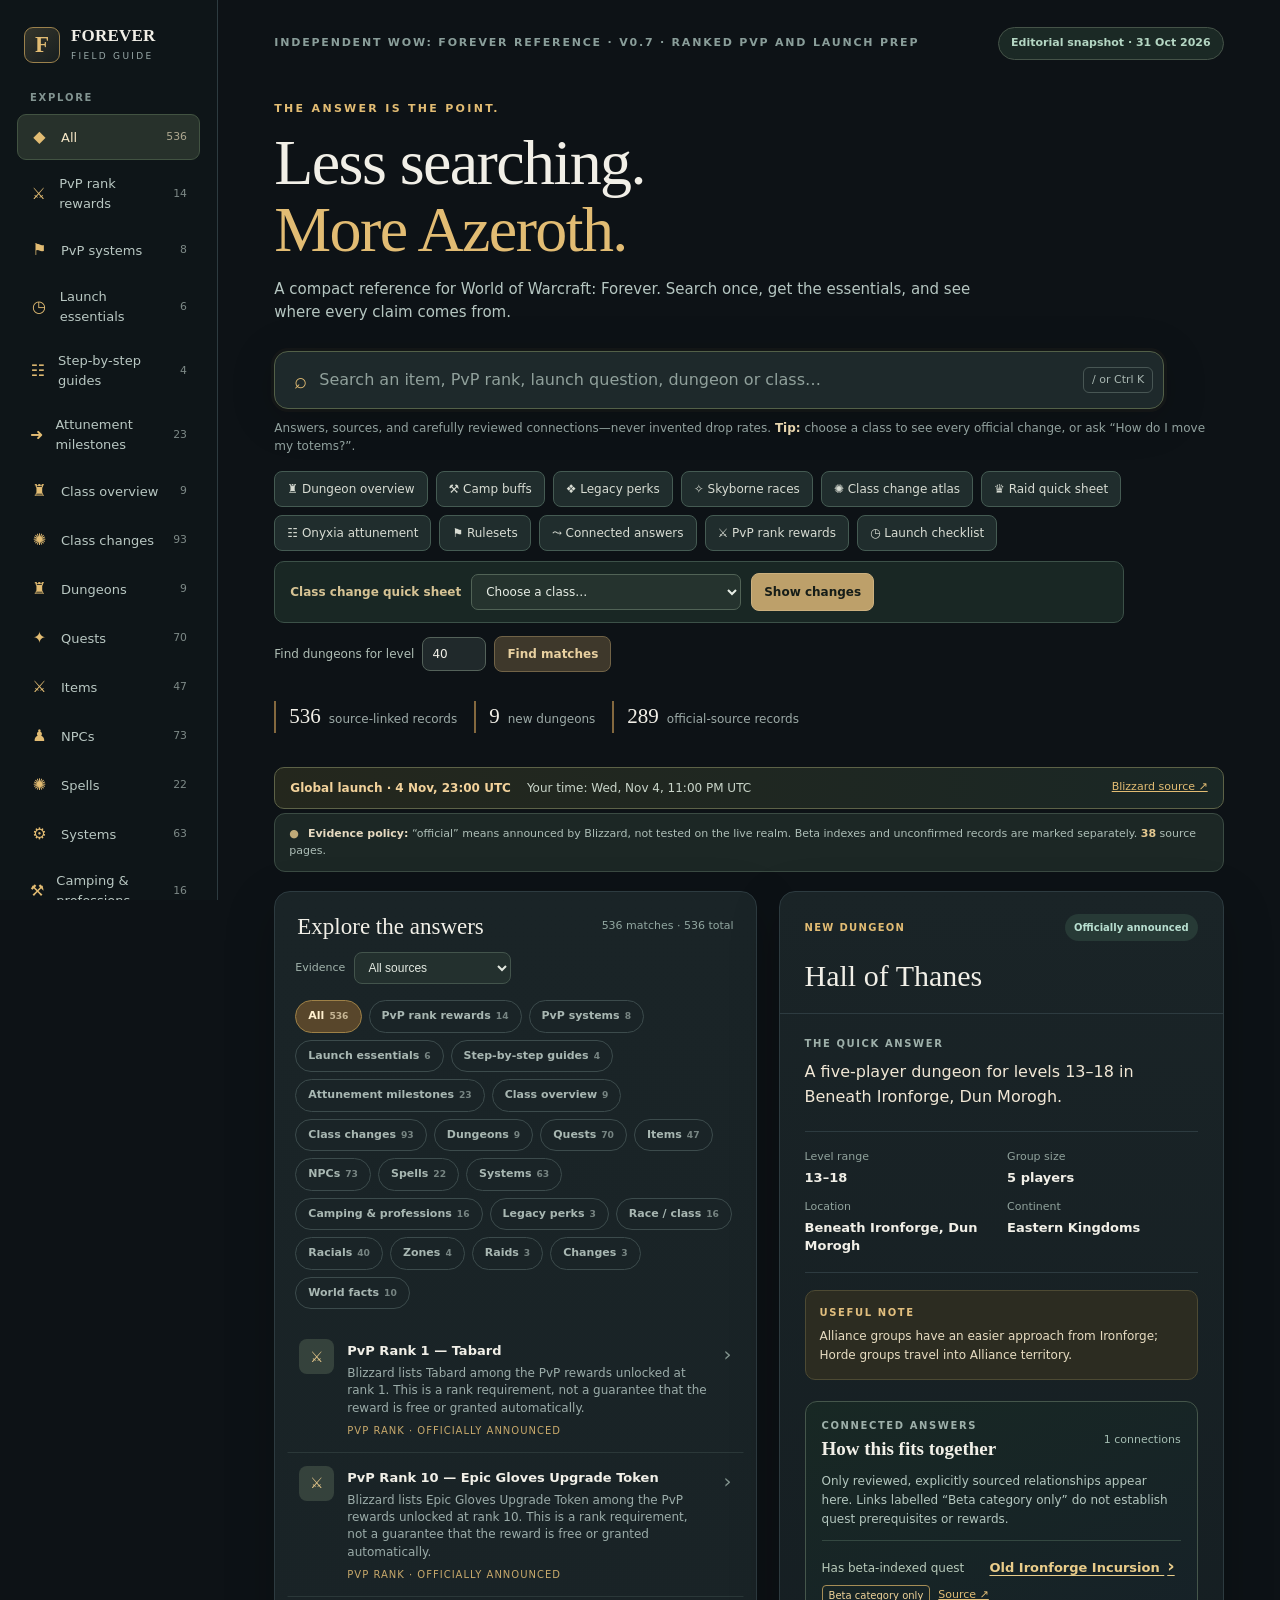
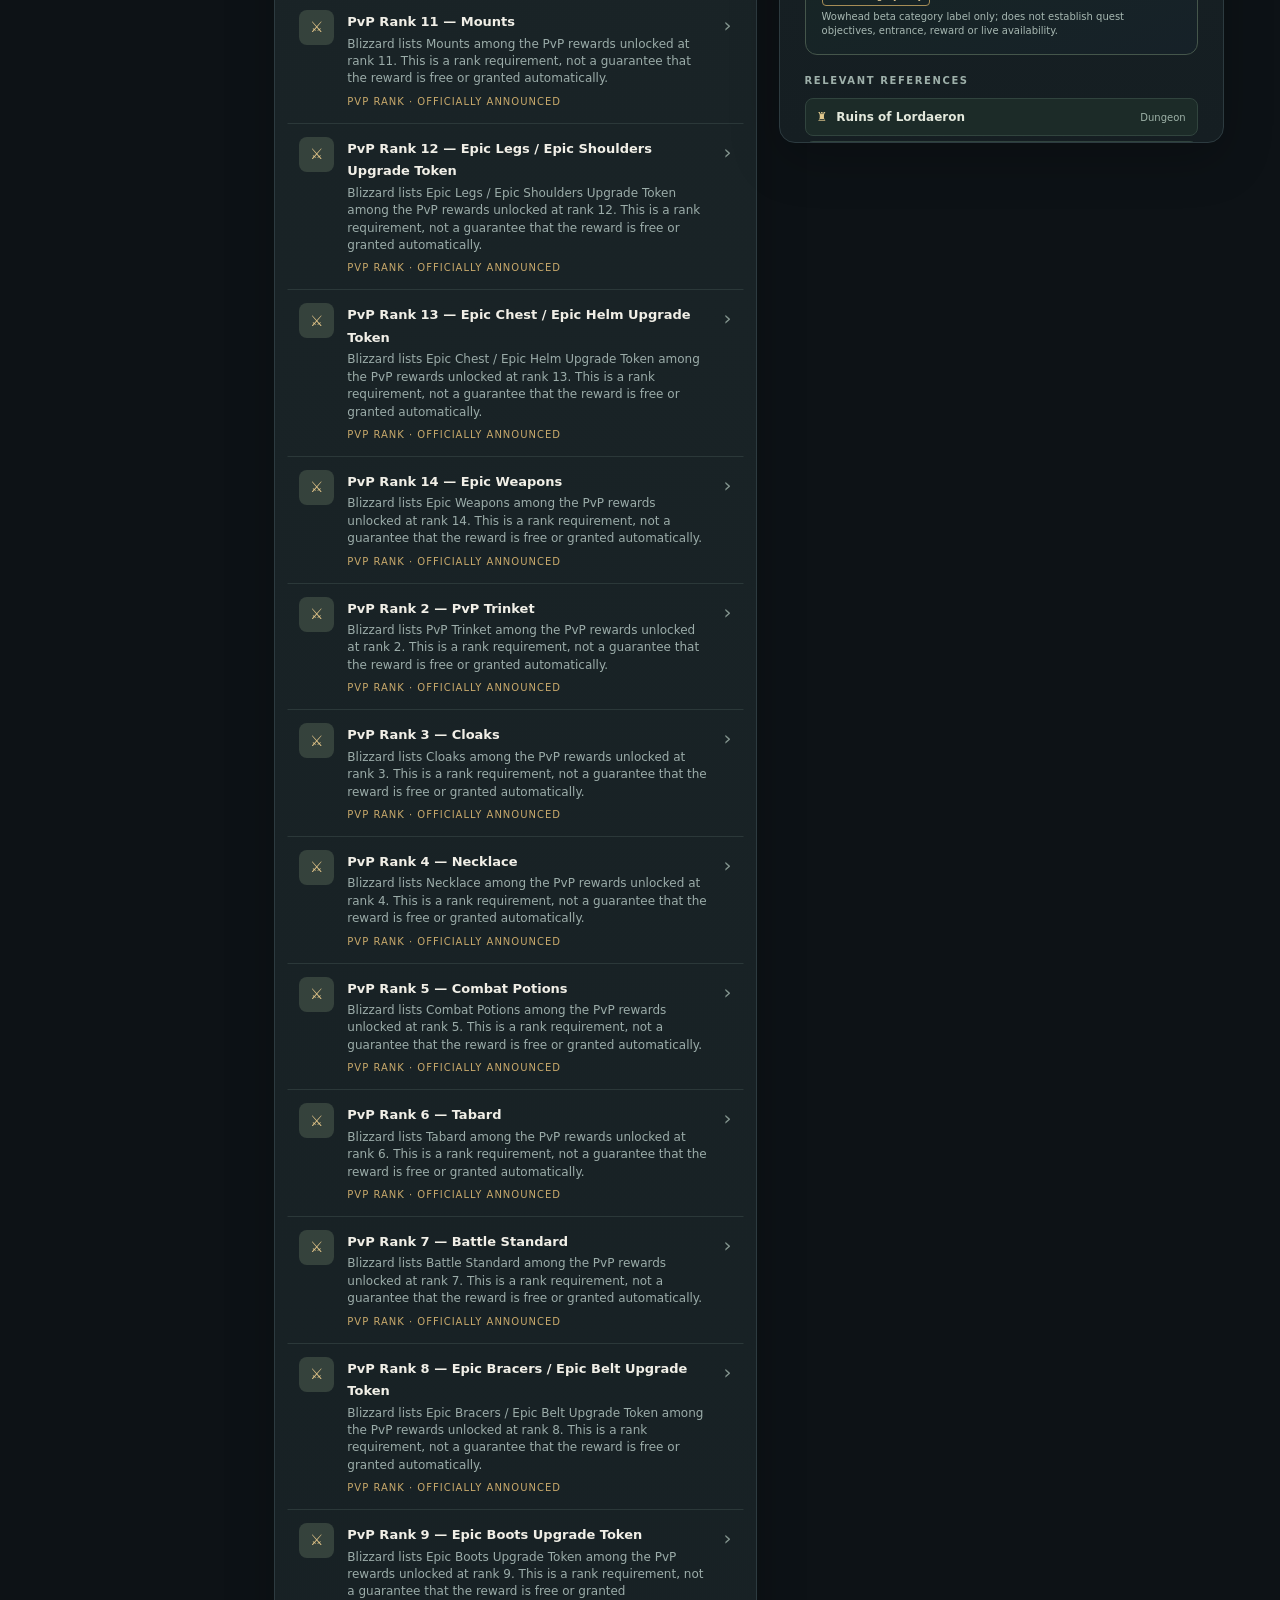
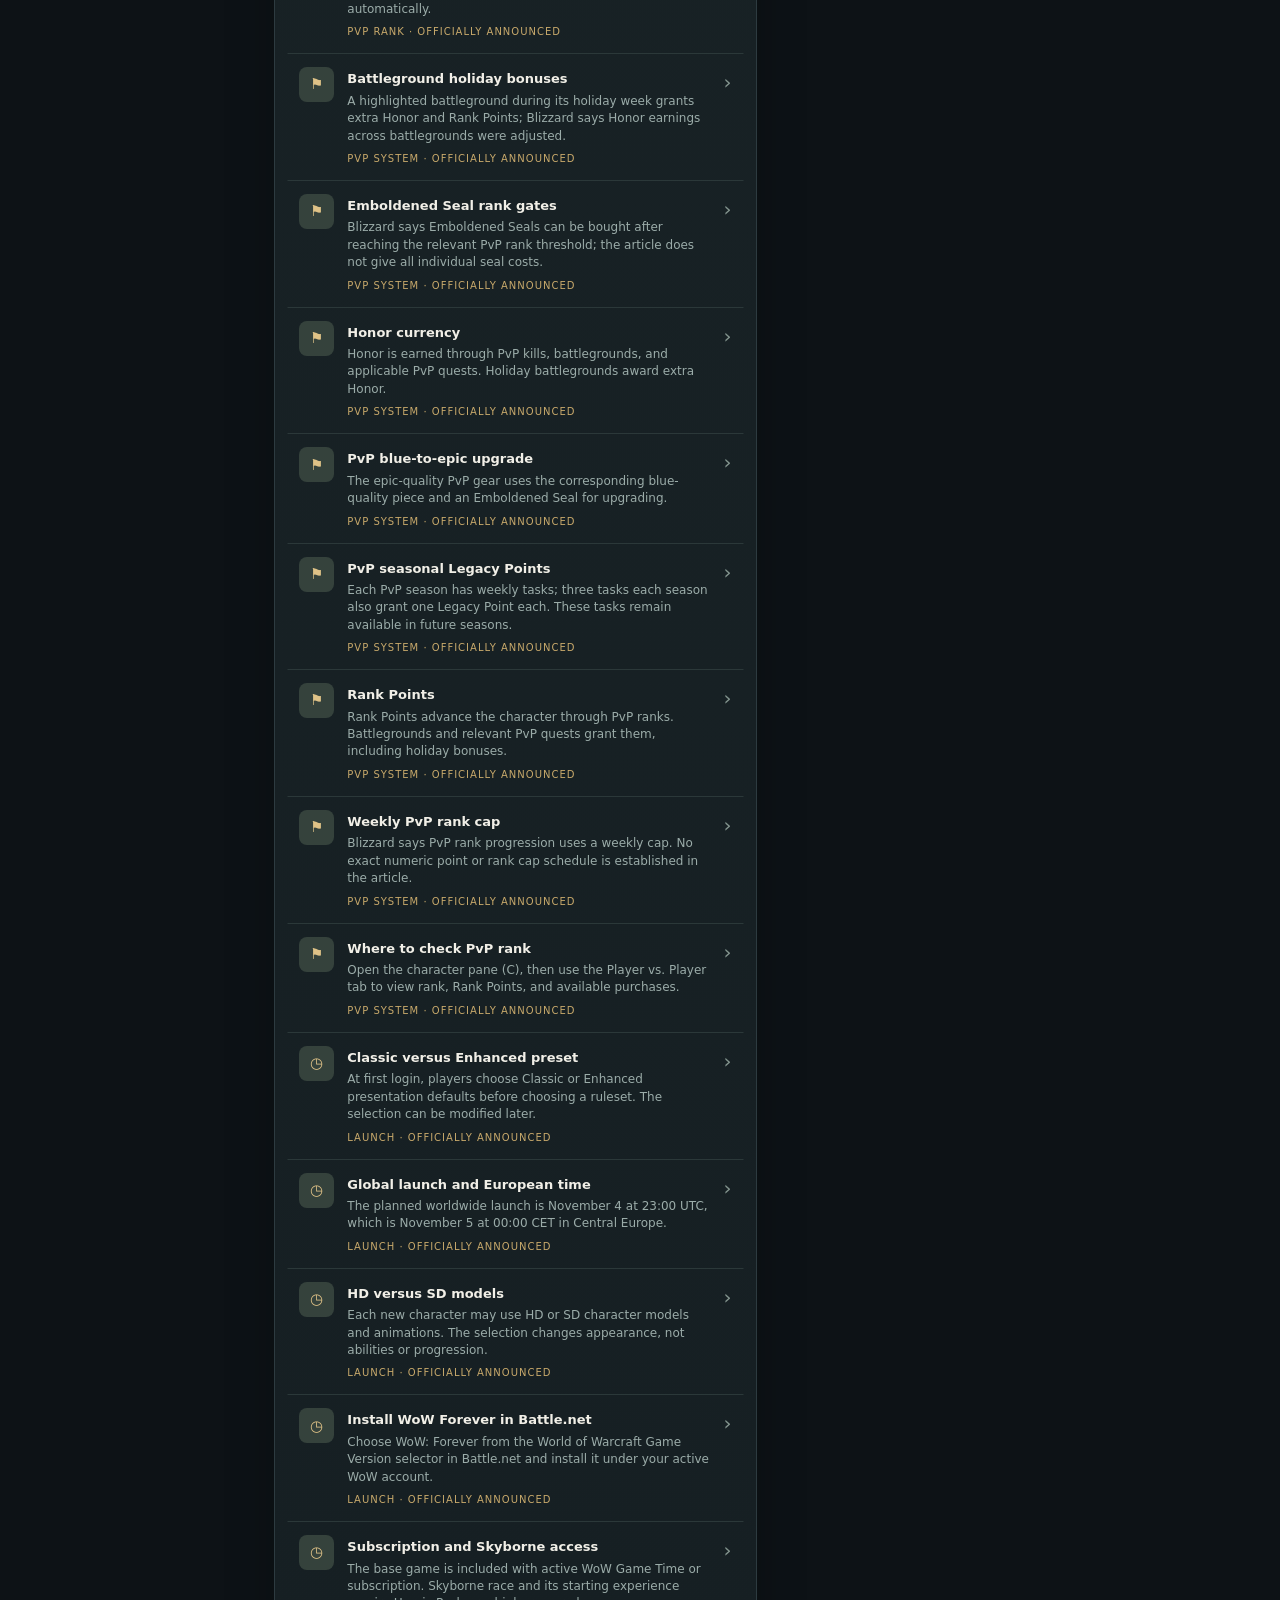
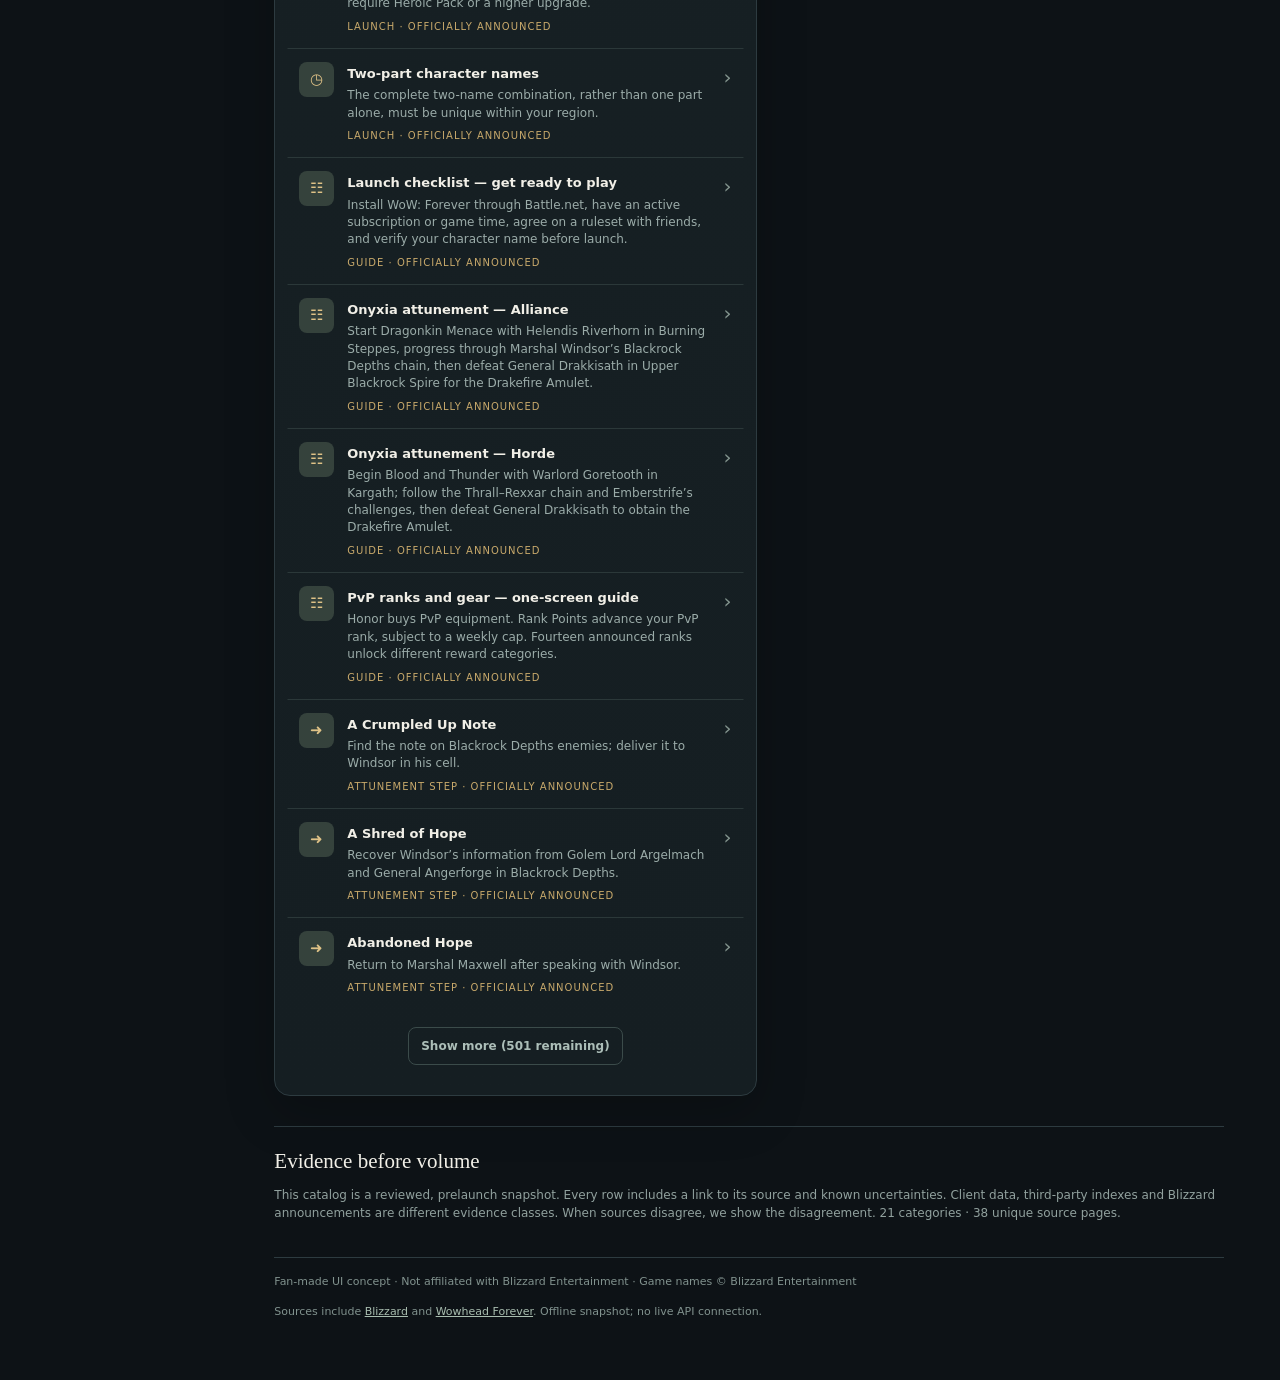
==== index.html @ b715f7c9 "Add files via upload" ====
<!doctype html>
<html lang="en">
<head>
<meta charset="utf-8">
<meta name="viewport" content="width=device-width, initial-scale=1">
<meta name="color-scheme" content="dark">
<title>Forever Field Guide V0.7 — PvP rank guide and launch preparation</title>
<meta name="description" content="Fast sourced World of Warcraft: Forever answers, dungeons, camping bonuses, Legacy perks, quests, items, spells and more.">
<style>
:root{--bg:#0d1216;--surface:#151c21;--panel:#192228;--border:#2d3b40;--muted:#99aaa9;--text:#f1efe7;--gold:#e2bc73;--gold2:#a57e40;--green:#96cdbb;--shadow:0 16px 50px rgba(0,0,0,.21)}
*{box-sizing:border-box}html{scroll-behavior:smooth}body{margin:0;background:radial-gradient(ellipse 850px 570px at 76% -13%,rgba(133,109,62,.16),transparent 75%),var(--bg);color:var(--text);font:15px/1.5 system-ui,-apple-system,Segoe UI,Roboto,Arial,sans-serif}button,input{font:inherit}button{cursor:pointer}a{color:var(--gold)}a:hover{color:#ffe3ad}button:focus-visible,a:focus-visible,input:focus-visible{outline:2px solid var(--gold);outline-offset:3px}::selection{background:#a67a32;color:#fff}
.app{min-height:100vh;display:grid;grid-template-columns:218px minmax(0,1fr)}
.sidebar{border-right:1px solid var(--border);padding:27px 17px;display:flex;flex-direction:column;gap:27px;position:sticky;top:0;height:100vh;background:#10171ab8}
.brand{display:flex;gap:11px;align-items:center;padding:0 7px}.brand-mark{width:36px;height:36px;display:grid;place-items:center;border:1px solid #9b814c;border-radius:9px;color:var(--gold);font:bold 23px Georgia,serif;background:linear-gradient(140deg,#34352b,#171e20)}.brand-title{font-family:Georgia,serif;font-size:17px;font-weight:bold;line-height:1.05;letter-spacing:.2px}.brand-sub{font-size:9px;letter-spacing:2.3px;color:var(--muted);margin-top:5px;text-transform:uppercase}
.navtitle{text-transform:uppercase;letter-spacing:1.75px;color:#829491;font-size:10px;font-weight:800;padding:0 13px;margin-bottom:9px}.navgroup{display:grid;gap:3px}.navbutton{width:100%;display:flex;align-items:center;gap:12px;border:1px solid transparent;border-radius:9px;color:#b9c8c3;background:transparent;padding:10px 12px;text-align:left;font-size:13px}.navbutton:hover,.navbutton.active{background:#27312b;color:#f6e7c6;border-color:#425342}.navbutton .navicon{font-size:16px;color:var(--gold);width:19px;text-align:center}.navbutton small{margin-left:auto;opacity:.65}.side-bottom{margin-top:auto;padding:13px;background:#1c2528;border:1px solid var(--border);border-radius:12px}.side-bottom strong{display:block;color:#d4e8df;font-size:12px;margin-bottom:5px}.side-bottom p{font-size:11px;line-height:1.55;color:var(--muted);margin:0}
.main{min-width:0;padding:27px clamp(20px,4.4vw,66px) 60px}.topline{display:flex;align-items:center;justify-content:space-between;gap:16px;flex-wrap:wrap;max-width:1240px;margin:0 auto 41px}.toptext{color:#8a9e9a;font-size:11px;letter-spacing:1.8px;text-transform:uppercase;font-weight:800}.small-pill{border:1px solid #455348;border-radius:100px;background:#1b2925;color:#b4d6c3;font-weight:650;font-size:11px;padding:7px 12px}
.content{max-width:1240px;margin:0 auto}.hero{position:relative;margin-bottom:27px}.eyebrow{color:var(--gold);font-size:11px;letter-spacing:2.3px;font-weight:800;text-transform:uppercase}.hero h1{font:normal clamp(36px,5vw,66px)/1.04 Georgia,Times,serif;letter-spacing:-1.6px;max-width:900px;margin:13px 0 15px}.hero h1 em{font-style:normal;color:var(--gold)}.lead{font-size:15px;color:#b6c7c2;max-width:700px;margin:0}
.searchbox{display:flex;align-items:center;gap:12px;max-width:890px;background:#1e292b;border:1px solid #536048;border-radius:14px;padding:7px 10px 7px 19px;margin-top:28px;box-shadow:0 8px 45px #0003,0 0 0 3px #d9b36d0a}.searchbox:focus-within{border-color:var(--gold)}.search-icon{font-size:22px;color:var(--gold)}.searchbox input{flex:1;min-width:0;border:0;outline:0;background:none;color:var(--text);font-size:16px;padding:9px 0}.searchbox input::placeholder{color:#90a09b}.shortcut{border:1px solid #485654;color:#a8b6b1;border-radius:6px;padding:4px 8px;font-size:11px;white-space:nowrap}.helper{color:#91a19e;font-size:12px;margin-top:10px}.helper strong{color:#e7d4ad}
.stats{display:flex;flex-wrap:wrap;gap:17px;margin:29px 0 34px}.stat{border-left:2px solid #83683e;padding-left:13px}.stat strong{font-family:Georgia,serif;font-size:21px;font-weight:normal}.stat span{margin-left:8px;color:#9daba8;font-size:12px}
.content-grid{display:grid;grid-template-columns:minmax(0,1.04fr) minmax(360px,.96fr);gap:22px;align-items:start}.panel{background:linear-gradient(180deg,#1a2427,#151e22);border:1px solid var(--border);border-radius:16px;box-shadow:var(--shadow);overflow:hidden}.panel-head{display:flex;align-items:center;justify-content:space-between;gap:9px;padding:21px 22px 12px}.section-title{font:normal 23px/1.2 Georgia,serif;margin:0}.count{font-size:11px;color:#91a6a0}.chips{display:flex;flex-wrap:wrap;gap:7px;padding:2px 20px 16px}.chip{border:1px solid #3c4b4c;border-radius:100px;color:#a8b7b2;padding:7px 12px;background:#1a2427;font-size:11px;font-weight:680}.chip:hover{border-color:#c0a268;color:var(--text)}.chip.active{background:#58462b;border-color:#9e8147;color:#fff0ce}
.results{padding:0 12px 12px}.result{display:flex;align-items:flex-start;gap:13px;width:100%;border:1px solid transparent;background:transparent;text-align:left;border-radius:10px;padding:13px 11px;color:var(--text)}.result+.result{border-top:1px solid #2b3839;border-radius:0}.result:hover,.result.active{background:#2b3533;border-color:#4b5d50;border-radius:10px}.result-icon{width:35px;min-width:35px;height:35px;border-radius:8px;background:#35423c;color:#dfc287;display:grid;place-items:center;font-size:15px;font-family:Georgia,serif}.result-main{min-width:0;flex:1}.result-title{font-weight:730;font-size:13px}.result-desc{margin-top:3px;font-size:12px;color:#9baca9;line-height:1.45}.result-meta{font-size:10px;text-transform:uppercase;letter-spacing:1px;color:#c8a96b;margin-top:6px}.arrow{color:#84958f;font-size:20px}.empty{padding:24px;color:#a6b5b0;font-size:13px}
.detail{position:sticky;top:24px}.detail-top{padding:22px 25px 20px;border-bottom:1px solid var(--border)}.detail-kicker{display:flex;justify-content:space-between;gap:12px;align-items:center;text-transform:uppercase;letter-spacing:1.3px;font-size:10px;color:var(--gold);font-weight:800}.status{border-radius:100px;background:#273a36;color:#b8dfd0;padding:6px 9px;font-size:10px;text-transform:none;letter-spacing:0;font-weight:700;white-space:nowrap}.detail h2{font:normal 30px/1.13 Georgia,serif;margin:18px 0 0}.detail-content{padding:22px 25px 25px}.label{font-size:10px;letter-spacing:1.6px;text-transform:uppercase;color:#9eb0aa;font-weight:800}.answer{font-size:16px;line-height:1.6;margin:8px 0 21px;color:#f1e7d5}.factgrid{display:grid;grid-template-columns:1fr 1fr;gap:12px;border-top:1px solid var(--border);border-bottom:1px solid var(--border);padding:17px 0}.fact span{display:block;color:#90a29c;font-size:11px;margin-bottom:4px}.fact strong{font-size:13px;line-height:1.35;font-weight:650;display:block}.callout{margin-top:17px;border:1px solid #4d4a33;border-radius:10px;background:#2c2c21;padding:14px}.callout .label{color:#e2bf7e}.callout p{font-size:12px;line-height:1.6;margin:7px 0 0;color:#e7dcc1}.unknown{margin-top:22px}.unknown ul{margin:9px 0 0;padding-left:17px;color:#b2c0bc;font-size:12px;line-height:1.9}.unknown li::marker{color:#b48c4b}.sourcebox{margin-top:20px;background:#121c1f;border-radius:10px;border:1px solid #374743;padding:13px}.sourcebox p{font-size:11px;color:#a3b5ae;line-height:1.5;margin:7px 0}.sourcebox a{font-size:12px;font-weight:700;text-decoration:none}.sourcebox .fine{color:#80948b;font-size:10px}.detail-actions{display:flex;gap:9px;margin-top:17px;flex-wrap:wrap}.action{border:1px solid #6f6448;background:#3a3427;color:#eed6a6;border-radius:8px;padding:9px 12px;font-size:12px;font-weight:700}.action:hover{background:#54452d}.action.secondary{background:transparent;border-color:#3b4b4a;color:#acbeb8}
.templates{margin-top:30px;border-top:1px solid var(--border);padding-top:22px}.templates h3{font:normal 21px Georgia,serif;margin:0 0 12px}.template-list{display:flex;flex-wrap:wrap;gap:8px}.template-btn{border:1px solid #465653;color:#c9d6cc;background:#1b2427;padding:10px 12px;border-radius:9px;font-size:12px}.template-btn:hover{border-color:var(--gold);color:var(--gold)}.foot{color:#81928e;display:flex;justify-content:space-between;gap:13px;flex-wrap:wrap;font-size:11px;margin-top:35px;padding-top:16px;border-top:1px solid var(--border)}.foot a{color:#a8bdaf}.mobile-brand{display:none}
@media(max-width:1120px){.app{grid-template-columns:190px minmax(0,1fr)}.sidebar{padding:24px 10px}.main{padding:25px 25px 50px}.content-grid{grid-template-columns:minmax(0,1fr)}.detail{position:static}}
@media(max-width:700px){.app{display:block}.sidebar{display:none}.mobile-brand{display:flex;align-items:center;gap:9px;margin:0 0 20px}.topline{margin-bottom:28px}.toptext{display:none}.main{padding:20px 17px 42px}.hero h1{font-size:42px;letter-spacing:-1px}.searchbox{margin-top:22px}.stats{gap:13px 19px}.stat strong{font-size:18px}.stat span{font-size:11px}.panel-head{padding:18px 16px 10px}.chips{padding-left:14px;padding-right:14px}.detail-top,.detail-content{padding:19px}.factgrid{grid-template-columns:1fr 1fr}.shortcut{display:none}.small-pill{margin-left:auto}.topline{justify-content:flex-end}}
@media(prefers-reduced-motion:reduce){html{scroll-behavior:auto}}

/* V0.3 improvements: high-density, action-first controls */
.chip small{margin-left:5px;opacity:.66}
.quickrow{display:flex;flex-wrap:wrap;gap:8px;margin:16px 0 10px}
.quickrow button{border:1px solid #455b53;border-radius:8px;background:#202d2d;color:#d8dcd3;font-size:12px;padding:8px 12px}
.quickrow button:hover,.levelbar button:hover{border-color:var(--gold);color:#f5d395}
.levelbar{display:flex;gap:8px;align-items:center;flex-wrap:wrap;margin-top:12px;color:#aebdb4;font-size:12px}
.levelbar input{width:64px;background:#20292b;color:var(--text);border:1px solid #54625a;border-radius:8px;padding:7px 9px}
.levelbar button{border:1px solid #716347;background:#3e382b;border-radius:8px;color:#e8d0a0;font-weight:650;font-size:12px;padding:8px 12px}
.levelbar button.filter-clear{background:#1c2c28;color:#c7dccf;border-color:#3e574f}
.trust-note{border:1px solid #3b4b43;background:#1c2725;border-radius:11px;margin:-13px 0 19px;padding:11px 14px;font-size:11px;line-height:1.6;color:#adbeb7}
.trust-note>span:first-child{color:#c0aa78;margin-right:9px}
.trust-note strong{color:#e6d9c0}
.trust-note #sourceCount{font-weight:bold;color:#e5c990}
.toolstrip{display:flex;align-items:center;gap:9px;padding:0 20px 14px;color:#a2b4ac;font-size:11px}
.toolstrip select{border:1px solid #43544c;border-radius:8px;color:#e3e9e1;background:#23302e;padding:7px 9px;max-width:180px;font-size:12px}
.tiny-faction{display:inline-block;border:1px solid #49594f;border-radius:4px;padding:1px 5px;font-size:9px;margin-left:7px;color:#c1d9c9;vertical-align:1px}
.result-desc{display:block}.result-meta{display:block}
.matrix{margin:0 12px 17px;border:1px solid #3b4f4a;border-radius:11px;overflow:hidden;background:#172422}
.matrix[hidden]{display:none}
.matrix-head{display:flex;justify-content:space-between;gap:12px;align-items:center;padding:12px;font-size:12px;color:#e2d8c8}
.matrix-head span{color:#8fa69e;font-size:10px}
.table-scroll{overflow-x:auto}table{border-collapse:collapse;width:100%;font-size:11px}th,td{text-align:left;padding:9px 12px;border-top:1px solid #30423c;vertical-align:top}th{color:#9aada6;white-space:nowrap;text-transform:uppercase;letter-spacing:1px;font-size:9px}td{color:#c6d4cb}.table-link{border:0;background:none;color:#e2c281;text-align:left;font-size:11px;padding:0;font-weight:650}.table-link:hover{text-decoration:underline}.table-sub{font-size:10px;color:#829f95;margin-top:3px}.matrix .table-scroll{max-height:380px;overflow:auto}.matrix td:last-child{min-width:170px}
.related{margin-top:18px}.rel-list{display:grid;gap:5px;margin-top:10px}.related-link{border:1px solid #31443e;border-radius:8px;text-align:left;background:#1c2b28;color:#dfc78d;padding:9px 11px;font-size:12px;display:flex;gap:9px;align-items:center}.related-link strong{color:#e3e8dc;font-weight:650}.related-link span{margin-left:auto;color:#9db1a7;font-size:10px}.related-link:hover{border-color:#b8a477}
.unknown{border-top:1px solid #344640;padding-top:14px;margin-top:18px}.unknown summary{font-size:12px;color:#c0cfc4;cursor:pointer;font-weight:650}.unknown ul{margin-top:9px}
.status.beta{background:#483a28;color:#f1cf90}.showMore{display:flex;justify-content:center;padding:18px}
.callout.conflict{border-color:#a56d44;background:#302721}.callout.conflict .label{color:#ffcf93}.callout.conflict a{color:#f6d6a1}
.detail-content .fact strong{overflow-wrap:anywhere}
.sidebar{overflow-y:auto;scrollbar-width:thin}
@media(min-width:1200px){.detail{max-height:calc(100vh - 48px);overflow-y:auto;scrollbar-width:thin}}
@media(max-width:700px){.hero h1{font-size:37px}.trust-note{margin:-5px 0 17px}.levelbar{align-items:flex-start}.stat span{margin-left:5px}.matrix-head{flex-direction:column;align-items:flex-start}.quickrow button{font-size:11px}}
.classbar{display:flex;align-items:center;gap:10px;flex-wrap:wrap;margin:0 0 13px;padding:11px 15px;background:#192724;border:1px solid #3c5148;border-radius:10px;max-width:850px}
.classbar label{font-weight:700;font-size:12px;color:#d6c394}.classbar select{flex:1;min-width:165px;max-width:270px;color:#e7ede5;background:#25332e;border:1px solid #516356;border-radius:7px;padding:9px 10px;font:inherit;font-size:12px}
.classbar button{background:#bda06a;border:1px solid #cbb07e;color:#161d18;font-size:12px;font-weight:800;padding:9px 12px;border-radius:8px}
.classbar button.filter-clear{background:#243630;color:#dddfd0;border-color:#486254}
.class-matrix-tag{display:inline-block;font-size:10px;color:#a8c5b3;letter-spacing:.3px}
.class-stat{color:#c9b881;font-size:11px;font-weight:700;margin-top:6px}
@media(max-width:700px){.classbar{padding:10px}.classbar label{width:100%}.classbar select{max-width:none;min-width:120px}.classbar button{flex-shrink:0}}
.steps-panel{border:1px solid #55604a;background:#1c2926;border-radius:12px;margin:22px 0;padding:15px 16px}.step-heading{display:flex;justify-content:space-between;align-items:center;gap:8px}.step-heading h3{color:#efe0bd;font-size:19px;margin:5px 0}.step-heading #stepProgress{font-size:11px;border:1px solid #63725d;border-radius:18px;padding:5px 9px;color:#e2cc9b;white-space:nowrap}.step-hint{font-size:11px;color:#a8bbae;line-height:1.55}.step-list{list-style:none;counter-reset:step;padding:0;margin:13px 0}.step-row{border-top:1px solid #3b4a41;counter-increment:step}.step-row label{display:flex;gap:10px;align-items:flex-start;padding:12px 3px;cursor:pointer}.step-row input{flex-shrink:0;margin:3px 2px;width:17px;height:17px;accent-color:#cdb17c}.step-text{display:block;line-height:1.4}.step-text strong{display:block;font-size:13px;color:#f0e6d2}.step-text small{display:block;font-size:12px;color:#bbcac0;margin-top:4px}.step-row.done .step-text{opacity:.58}.step-row.done .step-text strong{text-decoration:line-through}.steps-panel .detail-actions{margin-top:10px}button:focus-visible,input:focus-visible,select:focus-visible{outline:2px solid #e8c78b;outline-offset:3px}

.graph-panel{margin-top:21px;border:1px solid #45564b;background:linear-gradient(155deg,#182824,#162128);border-radius:12px;padding:16px 16px 6px}
.graph-head{display:flex;justify-content:space-between;gap:12px;align-items:center}.graph-head h3{font-family:Georgia,serif;font-size:19px;margin:2px 0 0}.graph-head>span{font-size:11px;color:#a4bdb2;white-space:nowrap}.graph-disclaimer{font-size:12px;color:#b4c7bf;margin:9px 0 12px;line-height:1.55}
.graph-edge{border-top:1px solid #344841;padding:10px 0}.graph-edge-main{display:flex;align-items:baseline;gap:10px;justify-content:space-between}.graph-predicate{font-size:12px;color:#b7c9b9;min-width:105px}.graph-target{border:0;background:none;color:#e9cc8a;text-decoration:underline;text-underline-offset:3px;text-align:right;font-size:13px;font-weight:650}.graph-target span{font-size:18px;margin-left:3px}.graph-meta{display:flex;align-items:center;flex-wrap:wrap;column-gap:8px;row-gap:4px;margin-top:5px}.graph-evidence{font-size:10px;border-radius:4px;padding:2px 6px;border:1px solid #58725e;color:#addfc4}.graph-evidence.beta{border-color:#a68d56;color:#f0d49a}.graph-meta>a{font-size:11px;color:#e0bc76}.graph-note{font-size:10px;color:#a7b8b2;line-height:1.4}.graph-more{padding:10px 0;border-top:1px solid #344841}.graph-more>summary{cursor:pointer;color:#ead6ab;font-size:12px;font-weight:600}.step-open{margin:3px 0 9px 37px;border:1px solid #3b5551;border-radius:5px;color:#e8cb8d;background:#192827;padding:5px 9px;font-size:11px;cursor:pointer}
@media(max-width:560px){.graph-edge-main{flex-direction:column;align-items:flex-start;gap:3px}.graph-target{text-align:left}.graph-head h3{font-size:17px}}


.launch-status{display:flex;align-items:center;flex-wrap:wrap;gap:10px 16px;padding:11px 15px;border:1px solid #5d6247;border-radius:10px;background:linear-gradient(90deg,#24271d,#1a2725);margin:0 0 17px;font-size:12px;color:#c9d5c9}.launch-status strong{color:#f2d29b}.launch-status a{margin-left:auto;font-size:11px}.launch-status span{font-variant-numeric:tabular-nums}.step-source{display:inline-block;margin:0 0 10px 34px;font-size:11px;color:#d7bc89}.matrix td:first-child{min-width:132px}@media(max-width:700px){.launch-status a{margin-left:0}}
</style>
</head>
<body>
<div class="app">
<aside class="sidebar" aria-label="Site sections">
  <div class="brand"><div class="brand-mark">F</div><div><div class="brand-title">FOREVER</div><div class="brand-sub">Field Guide</div></div></div>
  <div><div class="navtitle">Explore</div><div class="navgroup" id="primaryNav"></div></div>

  <div class="side-bottom"><strong>Our data promise</strong><p>Official announcements are not the same as in-game verification. Every answer shows the distinction.</p></div>
</aside>
<main class="main">
  <div class="mobile-brand"><div class="brand-mark">F</div><div><div class="brand-title">FOREVER</div><div class="brand-sub">Field Guide</div></div></div>
  <div class="topline"><div class="toptext">Independent WoW: Forever reference · V0.7 · Ranked PvP and launch prep</div><div class="small-pill">Editorial snapshot · 31 Oct 2026</div></div>
  <div class="content">
    <section class="hero" aria-labelledby="mainHeading">
      <div class="eyebrow">The answer is the point.</div>
      <h1 id="mainHeading">Less searching.<br><em>More Azeroth.</em></h1>
      <p class="lead">A compact reference for World of Warcraft: Forever. Search once, get the essentials, and see where every claim comes from.</p>
      <div class="searchbox"><span class="search-icon" aria-hidden="true">⌕</span><input id="search" aria-label="Search Forever information" autocomplete="off" placeholder="Search an item, PvP rank, launch question, dungeon or class…"><span class="shortcut">/ or Ctrl K</span></div>
      <div class="helper">Answers, sources, and carefully reviewed connections—never invented drop rates. <strong>Tip:</strong> choose a class to see every official change, or ask “How do I move my totems?”.</div>
      <div class="quickrow" aria-label="Popular reference shortcuts"><button data-preset="dungeons">♜ Dungeon overview</button><button data-preset="camp">⚒ Camp buffs</button><button data-preset="legacy">❖ Legacy perks</button><button data-preset="skyborne">✧ Skyborne races</button><button data-preset="class">✺ Class change atlas</button><button data-preset="raids">♛ Raid quick sheet</button><button data-preset="attune">☷ Onyxia attunement</button><button data-preset="rulesets">⚑ Rulesets</button><button data-preset="connections">⤳ Connected answers</button><button data-preset="pvp">⚔ PvP rank rewards</button><button data-preset="launch">◷ Launch checklist</button></div>
      <div class="classbar"><label for="classSelect">Class change quick sheet</label><select id="classSelect" aria-label="Choose class"><option value="">Choose a class…</option><option>Hunter</option><option>Druid</option><option>Priest</option><option>Warrior</option><option>Mage</option><option>Shaman</option><option>Rogue</option><option>Warlock</option><option>Paladin</option></select><button id="classButton">Show changes</button><button id="clearClass" class="filter-clear" hidden>Clear class ×</button></div>
      <div class="levelbar"><label for="levelInput">Find dungeons for level</label><input id="levelInput" aria-label="Character level" type="number" min="1" max="60" value="40"><button id="levelButton">Find matches</button><button id="activeQuery" class="filter-clear" hidden></button></div>
      <div class="stats"><div class="stat"><strong id="totalCount">0</strong><span>source-linked records</span></div><div class="stat"><strong id="dungeonCount">0</strong><span>new dungeons</span></div><div class="stat"><strong id="officialCount">0</strong><span>official-source records</span></div></div>
    </section>
    <div class="launch-status" id="launchStatus" role="status"><strong>Global launch · 4 Nov, 23:00 UTC</strong><span id="launchLocal">Local time: calculating…</span><a href="https://worldofwarcraft.blizzard.com/en-us/news/24315820" target="_blank" rel="noopener noreferrer">Blizzard source ↗</a></div>
    <div class="trust-note"><span>●</span><strong>Evidence policy:</strong> “official” means announced by Blizzard, not tested on the live realm. Beta indexes and unconfirmed records are marked separately. <span id="sourceCount"></span> source pages.</div>
    <div class="content-grid">
      <section class="panel" aria-labelledby="browseTitle"><div class="panel-head"><h2 class="section-title" id="browseTitle">Explore the answers</h2><span class="count" id="count"></span></div><div class="toolstrip"><label for="sourceFilter">Evidence</label><select id="sourceFilter" aria-label="Filter by evidence"><option value="all">All sources</option><option value="official">Blizzard only</option><option value="beta">Third-party beta</option><option value="unconfirmed">Explicitly unconfirmed</option></select></div><div id="dungeonMatrix" class="matrix" hidden></div>
        <div class="chips" id="filters" aria-label="Filter results"></div><div id="results" class="results" aria-live="polite"></div>
      </section>
      <section class="panel detail" aria-label="Selected answer" id="detailPanel"><div id="detail"></div></section>
    </div>
    <section class="templates" aria-labelledby="methodTitle"><h3 id="methodTitle">Evidence before volume</h3><p class="helper">This catalog is a reviewed, prelaunch snapshot. Every row includes a link to its source and known uncertainties. Client data, third-party indexes and Blizzard announcements are different evidence classes. When sources disagree, we show the disagreement. <span id="coverage"></span>.</p></section>
    <footer class="foot"><span>Fan-made UI concept · Not affiliated with Blizzard Entertainment · Game names © Blizzard Entertainment</span><span>Sources include <a href="https://worldofwarcraft.blizzard.com/en-us/" target="_blank" rel="noopener">Blizzard</a> and <a href="https://www.wowhead.com/forever" target="_blank" rel="noopener">Wowhead Forever</a>. Offline snapshot; no live API connection.</span></footer>
  </div>
</main>
</div>
<script>
'use strict';
const payload = {"product":"Forever Field Guide","version":"0.7.0","snapshot":"2026-10-31","notice":"Editorial prelaunch snapshot; official announcements are NOT live-server verification. PvP rank rewards are unlock categories, not item grants.","records":[{"id":"dungeon:hall-of-thanes","type":"Dungeon","name":"Hall of Thanes","eyebrow":"NEW DUNGEON","summary":"A five-player dungeon for levels 13–18 in Beneath Ironforge, Dun Morogh.","attributes":[{"name":"Level range","value":"13–18"},{"name":"Group size","value":"5 players"},{"name":"Location","value":"Beneath Ironforge, Dun Morogh"},{"name":"Continent","value":"Eastern Kingdoms"}],"access_note":"Alliance groups have an easier approach from Ironforge; Horde groups travel into Alliance territory.","pending":["Boss list","Confirmed loot tables","Observed drop rates","Dungeon quest rewards"],"source":{"url":"https://worldofwarcraft.blizzard.com/en-us/news/24301455","publisher":"Blizzard Entertainment","published":"2026-10-20","title":"Explore the New Dungeons of World of Warcraft: Forever","evidence_type":"official_announcement","gameplay_verified":false},"status":"official_announced","search_terms":"Hall of Thanes Beneath Ironforge, Dun Morogh Eastern Kingdoms level 13 18","related":["dungeon:ruins-of-lordaeron","dungeon:excavation-site"]},{"id":"dungeon:ruins-of-lordaeron","type":"Dungeon","name":"Ruins of Lordaeron","eyebrow":"NEW DUNGEON","summary":"A five-player dungeon for levels 15–20 in Ruins above the Undercity, Tirisfal Glades.","attributes":[{"name":"Level range","value":"15–20"},{"name":"Group size","value":"5 players"},{"name":"Location","value":"Ruins above the Undercity, Tirisfal Glades"},{"name":"Continent","value":"Eastern Kingdoms"}],"access_note":"Horde groups have easier access from Undercity; Alliance groups travel into Horde territory.","pending":["Boss list","Confirmed loot tables","Observed drop rates","Dungeon quest rewards"],"source":{"url":"https://worldofwarcraft.blizzard.com/en-us/news/24301455","publisher":"Blizzard Entertainment","published":"2026-10-20","title":"Explore the New Dungeons of World of Warcraft: Forever","evidence_type":"official_announcement","gameplay_verified":false},"status":"official_announced","search_terms":"Ruins of Lordaeron Ruins above the Undercity, Tirisfal Glades Eastern Kingdoms level 15 20","conflicts":[{"field":"Level range","value":"16–22","source_url":"https://www.wowhead.com/forever/guide/overview-features-zones-raids","publisher":"Wowhead (guide revised 2026-10-20)","note":"Blizzard announced a different range; values may refer to different builds or guidance."}],"related":["dungeon:hall-of-thanes","dungeon:excavation-site"]},{"id":"dungeon:excavation-site","type":"Dungeon","name":"Excavation Site","eyebrow":"NEW DUNGEON","summary":"A five-player dungeon for levels 24–29 in Above Whelgar’s Excavation, Wetlands.","attributes":[{"name":"Level range","value":"24–29"},{"name":"Group size","value":"5 players"},{"name":"Location","value":"Above Whelgar’s Excavation, Wetlands"},{"name":"Continent","value":"Eastern Kingdoms"}],"access_note":"Near Thelgen Rock and Dun Algaz.","pending":["Boss list","Confirmed loot tables","Observed drop rates","Dungeon quest rewards"],"source":{"url":"https://worldofwarcraft.blizzard.com/en-us/news/24301455","publisher":"Blizzard Entertainment","published":"2026-10-20","title":"Explore the New Dungeons of World of Warcraft: Forever","evidence_type":"official_announcement","gameplay_verified":false},"status":"official_announced","search_terms":"Excavation Site Above Whelgar’s Excavation, Wetlands Eastern Kingdoms level 24 29","conflicts":[{"field":"Level range","value":"26–32","source_url":"https://www.wowhead.com/forever/guide/overview-features-zones-raids","publisher":"Wowhead (guide revised 2026-10-20)","note":"Blizzard announced a different range; values may refer to different builds or guidance."}],"related":["dungeon:city-of-dalaran","dungeon:ruins-of-lordaeron"]},{"id":"dungeon:city-of-dalaran","type":"Dungeon","name":"City of Dalaran","eyebrow":"NEW DUNGEON","summary":"A five-player dungeon for levels 28–33 in Alterac Mountains.","attributes":[{"name":"Level range","value":"28–33"},{"name":"Group size","value":"5 players"},{"name":"Location","value":"Alterac Mountains"},{"name":"Continent","value":"Eastern Kingdoms"}],"access_note":"Attunement required. Alliance begins “An Alarming Request” with Emissary Jacques in Southshore; Horde begins “Key to the City” and “Prison Break-In” with Magus Wordeen Voidglare in Tarren Mill.","pending":["Boss list","Confirmed loot tables","Observed drop rates","Dungeon quest rewards"],"source":{"url":"https://worldofwarcraft.blizzard.com/en-us/news/24301455","publisher":"Blizzard Entertainment","published":"2026-10-20","title":"Explore the New Dungeons of World of Warcraft: Forever","evidence_type":"official_announcement","gameplay_verified":false},"status":"official_announced","search_terms":"City of Dalaran Alterac Mountains Eastern Kingdoms level 28 33","conflicts":[{"field":"Level range","value":"28–34","source_url":"https://www.wowhead.com/forever/guide/overview-features-zones-raids","publisher":"Wowhead (guide revised 2026-10-20)","note":"Blizzard announced a different range; values may refer to different builds or guidance."}],"related":["dungeon:excavation-site","dungeon:the-drowned-city"]},{"id":"dungeon:the-drowned-city","type":"Dungeon","name":"The Drowned City","eyebrow":"NEW DUNGEON","summary":"A five-player dungeon for levels 35–40 in Off the coast of Stranglethorn Vale.","attributes":[{"name":"Level range","value":"35–40"},{"name":"Group size","value":"5 players"},{"name":"Location","value":"Off the coast of Stranglethorn Vale"},{"name":"Continent","value":"Eastern Kingdoms"}],"access_note":"Entrance is underwater, west of Grom’gol.","pending":["Boss list","Confirmed loot tables","Observed drop rates","Dungeon quest rewards"],"source":{"url":"https://worldofwarcraft.blizzard.com/en-us/news/24301455","publisher":"Blizzard Entertainment","published":"2026-10-20","title":"Explore the New Dungeons of World of Warcraft: Forever","evidence_type":"official_announcement","gameplay_verified":false},"status":"official_announced","search_terms":"The Drowned City Off the coast of Stranglethorn Vale Eastern Kingdoms level 35 40","related":["dungeon:kroldok-stronghold","dungeon:city-of-dalaran"]},{"id":"dungeon:kroldok-stronghold","type":"Dungeon","name":"Krol’dok Stronghold","eyebrow":"NEW DUNGEON","summary":"A five-player dungeon for levels 40–45 in Riverglades.","attributes":[{"name":"Level range","value":"40–45"},{"name":"Group size","value":"5 players"},{"name":"Location","value":"Riverglades"},{"name":"Continent","value":"Eastern Kingdoms"}],"access_note":null,"pending":["Boss list","Confirmed loot tables","Observed drop rates","Dungeon quest rewards"],"source":{"url":"https://worldofwarcraft.blizzard.com/en-us/news/24301455","publisher":"Blizzard Entertainment","published":"2026-10-20","title":"Explore the New Dungeons of World of Warcraft: Forever","evidence_type":"official_announcement","gameplay_verified":false},"status":"official_announced","search_terms":"Krol’dok Stronghold Riverglades Eastern Kingdoms level 40 45","related":["dungeon:the-drowned-city","dungeon:alcaz-prison"]},{"id":"dungeon:alcaz-prison","type":"Dungeon","name":"Alcaz Prison","eyebrow":"NEW DUNGEON","summary":"A five-player dungeon for levels 48–53 in Alcaz Island, Dustwallow Marsh.","attributes":[{"name":"Level range","value":"48–53"},{"name":"Group size","value":"5 players"},{"name":"Location","value":"Alcaz Island, Dustwallow Marsh"},{"name":"Continent","value":"Kalimdor"}],"access_note":null,"pending":["Boss list","Confirmed loot tables","Observed drop rates","Dungeon quest rewards"],"source":{"url":"https://worldofwarcraft.blizzard.com/en-us/news/24301455","publisher":"Blizzard Entertainment","published":"2026-10-20","title":"Explore the New Dungeons of World of Warcraft: Forever","evidence_type":"official_announcement","gameplay_verified":false},"status":"official_announced","search_terms":"Alcaz Prison Alcaz Island, Dustwallow Marsh Kalimdor level 48 53 Alcaz Island Prison","related":["dungeon:blackmaw-hold","dungeon:kroldok-stronghold"]},{"id":"dungeon:blackmaw-hold","type":"Dungeon","name":"Blackmaw Hold","eyebrow":"NEW DUNGEON","summary":"A five-player dungeon for levels 55–60 in Azshara.","attributes":[{"name":"Level range","value":"55–60"},{"name":"Group size","value":"5 players"},{"name":"Location","value":"Azshara"},{"name":"Continent","value":"Kalimdor"}],"access_note":null,"pending":["Boss list","Confirmed loot tables","Observed drop rates","Dungeon quest rewards"],"source":{"url":"https://worldofwarcraft.blizzard.com/en-us/news/24301455","publisher":"Blizzard Entertainment","published":"2026-10-20","title":"Explore the New Dungeons of World of Warcraft: Forever","evidence_type":"official_announcement","gameplay_verified":false},"status":"official_announced","search_terms":"Blackmaw Hold Azshara Kalimdor level 55 60","related":["dungeon:shapers-terrace","dungeon:alcaz-prison"]},{"id":"dungeon:shapers-terrace","type":"Dungeon","name":"Shaper’s Terrace","eyebrow":"NEW DUNGEON","summary":"A five-player dungeon for levels 58–60 in Northern hills of Un’Goro Crater.","attributes":[{"name":"Level range","value":"58–60"},{"name":"Group size","value":"5 players"},{"name":"Location","value":"Northern hills of Un’Goro Crater"},{"name":"Continent","value":"Kalimdor"}],"access_note":"Bring power crystals found around Un’Goro; Blizzard says they can be used at consoles inside.","pending":["Boss list","Confirmed loot tables","Observed drop rates","Dungeon quest rewards"],"source":{"url":"https://worldofwarcraft.blizzard.com/en-us/news/24301455","publisher":"Blizzard Entertainment","published":"2026-10-20","title":"Explore the New Dungeons of World of Warcraft: Forever","evidence_type":"official_announcement","gameplay_verified":false},"status":"official_announced","search_terms":"Shaper’s Terrace Northern hills of Un’Goro Crater Kalimdor level 58 60","related":["dungeon:blackmaw-hold","dungeon:alcaz-prison"]},{"id":"class:human-hunter","type":"Class combo","name":"Human Hunter","eyebrow":"NEW RACE / CLASS","summary":"Human Hunter is one of the six new race/class combinations announced for WoW Forever.","attributes":[{"name":"Faction","value":"Alliance"},{"name":"Availability","value":"Announced for Forever"}],"access_note":"This is an official feature announcement, not an in-game character-creation test.","pending":["Final launch availability independently checked in game","Complete racial abilities and talent choices"],"source":{"url":"https://worldofwarcraft.blizzard.com/en-us/news/24303313","publisher":"Blizzard Entertainment","published":"2026-09-13","title":"World of Warcraft: Forever Deep Dive Panel Recap","evidence_type":"official_announcement","gameplay_verified":false},"status":"official_announced","search_terms":"Human Hunter Alliance","related":[]},{"id":"class:dwarf-shaman","type":"Class combo","name":"Dwarf Shaman","eyebrow":"NEW RACE / CLASS","summary":"Dwarf Shaman is one of the six new race/class combinations announced for WoW Forever.","attributes":[{"name":"Faction","value":"Alliance"},{"name":"Availability","value":"Announced for Forever"}],"access_note":"This is an official feature announcement, not an in-game character-creation test.","pending":["Final launch availability independently checked in game","Complete racial abilities and talent choices"],"source":{"url":"https://worldofwarcraft.blizzard.com/en-us/news/24303313","publisher":"Blizzard Entertainment","published":"2026-09-13","title":"World of Warcraft: Forever Deep Dive Panel Recap","evidence_type":"official_announcement","gameplay_verified":false},"status":"official_announced","search_terms":"Dwarf Shaman Alliance","related":[]},{"id":"class:gnome-priest","type":"Class combo","name":"Gnome Priest","eyebrow":"NEW RACE / CLASS","summary":"Gnome Priest is one of the six new race/class combinations announced for WoW Forever.","attributes":[{"name":"Faction","value":"Alliance"},{"name":"Availability","value":"Announced for Forever"}],"access_note":"This is an official feature announcement, not an in-game character-creation test.","pending":["Final launch availability independently checked in game","Complete racial abilities and talent choices"],"source":{"url":"https://worldofwarcraft.blizzard.com/en-us/news/24303313","publisher":"Blizzard Entertainment","published":"2026-09-13","title":"World of Warcraft: Forever Deep Dive Panel Recap","evidence_type":"official_announcement","gameplay_verified":false},"status":"official_announced","search_terms":"Gnome Priest Alliance","related":[]},{"id":"class:orc-mage","type":"Class combo","name":"Orc Mage","eyebrow":"NEW RACE / CLASS","summary":"Orc Mage is one of the six new race/class combinations announced for WoW Forever.","attributes":[{"name":"Faction","value":"Horde"},{"name":"Availability","value":"Announced for Forever"}],"access_note":"This is an official feature announcement, not an in-game character-creation test.","pending":["Final launch availability independently checked in game","Complete racial abilities and talent choices"],"source":{"url":"https://worldofwarcraft.blizzard.com/en-us/news/24303313","publisher":"Blizzard Entertainment","published":"2026-09-13","title":"World of Warcraft: Forever Deep Dive Panel Recap","evidence_type":"official_announcement","gameplay_verified":false},"status":"official_announced","search_terms":"Orc Mage Horde","related":[]},{"id":"class:troll-warlock","type":"Class combo","name":"Troll Warlock","eyebrow":"NEW RACE / CLASS","summary":"Troll Warlock is one of the six new race/class combinations announced for WoW Forever.","attributes":[{"name":"Faction","value":"Horde"},{"name":"Availability","value":"Announced for Forever"}],"access_note":"This is an official feature announcement, not an in-game character-creation test.","pending":["Final launch availability independently checked in game","Complete racial abilities and talent choices"],"source":{"url":"https://worldofwarcraft.blizzard.com/en-us/news/24303313","publisher":"Blizzard Entertainment","published":"2026-09-13","title":"World of Warcraft: Forever Deep Dive Panel Recap","evidence_type":"official_announcement","gameplay_verified":false},"status":"official_announced","search_terms":"Troll Warlock Horde","related":[]},{"id":"class:undead-paladin","type":"Class combo","name":"Undead Paladin","eyebrow":"NEW RACE / CLASS","summary":"Undead Paladin is one of the six new race/class combinations announced for WoW Forever.","attributes":[{"name":"Faction","value":"Horde"},{"name":"Availability","value":"Announced for Forever"}],"access_note":"This is an official feature announcement, not an in-game character-creation test.","pending":["Final launch availability independently checked in game","Complete racial abilities and talent choices"],"source":{"url":"https://worldofwarcraft.blizzard.com/en-us/news/24303313","publisher":"Blizzard Entertainment","published":"2026-09-13","title":"World of Warcraft: Forever Deep Dive Panel Recap","evidence_type":"official_announcement","gameplay_verified":false},"status":"official_announced","search_terms":"Undead Paladin Horde","related":[]},{"id":"world:launch","type":"World","name":"Global launch","eyebrow":"OFFICIAL GAME INFO","summary":"Blizzard lists November 4, 2026 at 3:00 p.m. Pacific Standard Time for the global launch.","attributes":[{"name":"Date","value":"4 November 2026"},{"name":"Time","value":"3:00 p.m. PST"}],"access_note":null,"pending":["Independent live-build confirmation after launch"],"source":{"url":"https://worldofwarcraft.blizzard.com/en-us/news/24303862/world-of-warcraft-forever-whats-next","publisher":"Blizzard Entertainment","published":"2026-09-12","title":"World of Warcraft: Forever What’s Next Panel Recap","evidence_type":"official_announcement","gameplay_verified":false},"status":"official_announced","search_terms":"Global launch Blizzard lists November 4, 2026 at 3:00 p.m. Pacific Standard Time for the global launch.","related":[]},{"id":"world:level-cap","type":"World","name":"Level cap","eyebrow":"OFFICIAL GAME INFO","summary":"The starting adventure runs from level 1 to level 60.","attributes":[{"name":"Level range","value":"1–60"}],"access_note":null,"pending":["Independent live-build confirmation after launch"],"source":{"url":"https://worldofwarcraft.blizzard.com/en-us/news/24315643/vuelve-a-azeroth-con-world-of-warcraft-forever","publisher":"Blizzard Entertainment","published":"2026-10-29","title":"Return to Azeroth in World of Warcraft: Forever","evidence_type":"official_announcement","gameplay_verified":false},"status":"official_announced","search_terms":"Level cap The starting adventure runs from level 1 to level 60.","related":[]},{"id":"world:new-quests","type":"World","name":"More than 1,000 new quests","eyebrow":"OFFICIAL GAME INFO","summary":"Blizzard announces more than 1,000 new quests throughout the level 1–60 journey.","attributes":[{"name":"Scope","value":"1–60 journey"},{"name":"Quantity","value":"1,000+ new quests"}],"access_note":null,"pending":["Independent live-build confirmation after launch"],"source":{"url":"https://worldofwarcraft.blizzard.com/en-us/news/24315643/vuelve-a-azeroth-con-world-of-warcraft-forever","publisher":"Blizzard Entertainment","published":"2026-10-29","title":"Return to Azeroth in World of Warcraft: Forever","evidence_type":"official_announcement","gameplay_verified":false},"status":"official_announced","search_terms":"More than 1,000 new quests Blizzard announces more than 1,000 new quests throughout the level 1–60 journey.","related":[]},{"id":"world:new-zones","type":"World","name":"New and reimagined zones","eyebrow":"OFFICIAL GAME INFO","summary":"Destinations include Mount Hyjal, Shen’dralas, the Riverglades, and Zephras Isle.","attributes":[{"name":"Named destinations","value":"Mount Hyjal · Shen’dralas · Riverglades · Zephras Isle"}],"access_note":null,"pending":["Independent live-build confirmation after launch"],"source":{"url":"https://worldofwarcraft.blizzard.com/en-us/news/24315643/vuelve-a-azeroth-con-world-of-warcraft-forever","publisher":"Blizzard Entertainment","published":"2026-10-29","title":"Return to Azeroth in World of Warcraft: Forever","evidence_type":"official_announcement","gameplay_verified":false},"status":"official_announced","search_terms":"New and reimagined zones Destinations include Mount Hyjal, Shen’dralas, the Riverglades, and Zephras Isle.","related":[]},{"id":"world:raid-release","type":"World","name":"Raid release schedule","eyebrow":"OFFICIAL GAME INFO","summary":"Blizzard says new raids unlock on December 9, 2026.","attributes":[{"name":"Date","value":"9 December 2026"},{"name":"Status","value":"Planned release"}],"access_note":null,"pending":["Independent live-build confirmation after launch"],"source":{"url":"https://worldofwarcraft.blizzard.com/en-us/news/24303862/world-of-warcraft-forever-whats-next","publisher":"Blizzard Entertainment","published":"2026-09-12","title":"World of Warcraft: Forever What’s Next Panel Recap","evidence_type":"official_announcement","gameplay_verified":false},"status":"official_announced","search_terms":"Raid release schedule Blizzard says new raids unlock on December 9, 2026.","related":[]},{"id":"changes:combined-hit-crit","type":"Changes","name":"Combined hit and critical strike stats","eyebrow":"WHAT CHANGED","summary":"Spell, melee, and ranged hit are unified, as are their critical strike chance bonuses.","attributes":[{"name":"Category","value":"Itemization"},{"name":"Comparison","value":"Changed from Classic"}],"access_note":null,"pending":["Independent live-build confirmation after launch"],"source":{"url":"https://worldofwarcraft.blizzard.com/en-us/news/24303313","publisher":"Blizzard Entertainment","published":"2026-09-13","title":"World of Warcraft: Forever Deep Dive Panel Recap","evidence_type":"official_announcement","gameplay_verified":false},"status":"official_announced","search_terms":"Combined hit and critical strike stats Spell, melee, and ranged hit are unified, as are their critical strike chance bonuses.","related":[]},{"id":"changes:healing-damage","type":"Changes","name":"Bonus healing also grants damage","eyebrow":"WHAT CHANGED","summary":"Bonus healing contributes one-third as much bonus damage.","attributes":[{"name":"Category","value":"Itemization"},{"name":"Ratio","value":"One-third as much bonus damage"}],"access_note":null,"pending":["Independent live-build confirmation after launch"],"source":{"url":"https://worldofwarcraft.blizzard.com/en-us/news/24303313","publisher":"Blizzard Entertainment","published":"2026-09-13","title":"World of Warcraft: Forever Deep Dive Panel Recap","evidence_type":"official_announcement","gameplay_verified":false},"status":"official_announced","search_terms":"Bonus healing also grants damage Bonus healing contributes one-third as much bonus damage.","related":[]},{"id":"changes:talent-milestone","type":"Changes","name":"New 16-point talent milestone","eyebrow":"WHAT CHANGED","summary":"Blizzard describes a new 16-point milestone alongside 11-, 21-, and 31-point milestones.","attributes":[{"name":"Category","value":"Talents"},{"name":"New milestone","value":"16 points"}],"access_note":null,"pending":["Independent live-build confirmation after launch"],"source":{"url":"https://worldofwarcraft.blizzard.com/en-gb/news/24301515","publisher":"Blizzard Entertainment","published":"2026-09-30","title":"World of Warcraft: Forever Class Deep Dives — Hunter and Druid","evidence_type":"official_announcement","gameplay_verified":false},"status":"official_announced","search_terms":"New 16-point talent milestone Blizzard describes a new 16-point milestone alongside 11-, 21-, and 31-point milestones.","related":[]},{"id":"quest:old-ironforge-incursion-the-hall-of-thanes","type":"Quest","name":"Old Ironforge Incursion","eyebrow":"QUEST REFERENCE","summary":"New in the Forever beta quest index: level 16, minimum level 9, listed under The Hall of Thanes.","attributes":[{"name":"Quest level","value":"16"},{"name":"Minimum level","value":"9"},{"name":"Category / zone","value":"The Hall of Thanes"},{"name":"Wowhead index label","value":"New"}],"access_note":null,"pending":["Quest giver, objectives and exact rewards not independently established","Beta listing is not proof of live availability"],"source":{"url":"https://www.wowhead.com/forever/quests","publisher":"Wowhead","published":"2026-10-31 (reviewed)","title":"Forever Quests — database list","evidence_type":"third_party_beta_index","gameplay_verified":false,"game_build":"1.60.1 (beta listing; exact client build not established)"},"status":"beta_indexed","search_terms":"Old Ironforge Incursion The Hall of Thanes level 16 required 9 New in the Forever beta quest index: level 16, minimum level 9, listed under The Hall of Thanes.","related":[]},{"id":"quest:stepping-stones-the-barrens","type":"Quest","name":"Stepping Stones","eyebrow":"QUEST REFERENCE","summary":"Updated in the Forever beta quest index: level 24, minimum level 14, listed under The Barrens.","attributes":[{"name":"Quest level","value":"24"},{"name":"Minimum level","value":"14"},{"name":"Category / zone","value":"The Barrens"},{"name":"Wowhead index label","value":"Updated"}],"access_note":null,"pending":["Quest giver, objectives and exact rewards not independently established","Beta listing is not proof of live availability"],"source":{"url":"https://www.wowhead.com/forever/quests","publisher":"Wowhead","published":"2026-10-31 (reviewed)","title":"Forever Quests — database list","evidence_type":"third_party_beta_index","gameplay_verified":false,"game_build":"1.60.1 (beta listing; exact client build not established)"},"status":"beta_indexed","search_terms":"Stepping Stones The Barrens level 24 required 14 Updated in the Forever beta quest index: level 24, minimum level 14, listed under The Barrens.","related":[]},{"id":"quest:and-that-note-you-found-westfall","type":"Quest","name":"... and that note you found","eyebrow":"QUEST REFERENCE","summary":"Updated in the Forever beta quest index: level 22, minimum level 14, listed under Westfall.","attributes":[{"name":"Quest level","value":"22"},{"name":"Minimum level","value":"14"},{"name":"Category / zone","value":"Westfall"},{"name":"Wowhead index label","value":"Updated"}],"access_note":null,"pending":["Quest giver, objectives and exact rewards not independently established","Beta listing is not proof of live availability"],"source":{"url":"https://www.wowhead.com/forever/quests","publisher":"Wowhead","published":"2026-10-31 (reviewed)","title":"Forever Quests — database list","evidence_type":"third_party_beta_index","gameplay_verified":false,"game_build":"1.60.1 (beta listing; exact client build not established)"},"status":"beta_indexed","search_terms":"... and that note you found Westfall level 22 required 14 Updated in the Forever beta quest index: level 22, minimum level 14, listed under Westfall.","related":[]},{"id":"quest:and-that-note-you-found-the-barrens","type":"Quest","name":"... and that note you found","eyebrow":"QUEST REFERENCE","summary":"Updated in the Forever beta quest index: level 22, minimum level 14, listed under The Barrens.","attributes":[{"name":"Quest level","value":"22"},{"name":"Minimum level","value":"14"},{"name":"Category / zone","value":"The Barrens"},{"name":"Wowhead index label","value":"Updated"}],"access_note":null,"pending":["Quest giver, objectives and exact rewards not independently established","Beta listing is not proof of live availability"],"source":{"url":"https://www.wowhead.com/forever/quests","publisher":"Wowhead","published":"2026-10-31 (reviewed)","title":"Forever Quests — database list","evidence_type":"third_party_beta_index","gameplay_verified":false,"game_build":"1.60.1 (beta listing; exact client build not established)"},"status":"beta_indexed","search_terms":"... and that note you found The Barrens level 22 required 14 Updated in the Forever beta quest index: level 22, minimum level 14, listed under The Barrens.","related":[]},{"id":"quest:this-must-be-the-place-thoradin-s-wall","type":"Quest","name":"This Must Be The Place","eyebrow":"QUEST REFERENCE","summary":"Updated in the Forever beta quest index: level 32, minimum level 14, listed under Thoradin's Wall.","attributes":[{"name":"Quest level","value":"32"},{"name":"Minimum level","value":"14"},{"name":"Category / zone","value":"Thoradin's Wall"},{"name":"Wowhead index label","value":"Updated"}],"access_note":null,"pending":["Quest giver, objectives and exact rewards not independently established","Beta listing is not proof of live availability"],"source":{"url":"https://www.wowhead.com/forever/quests","publisher":"Wowhead","published":"2026-10-31 (reviewed)","title":"Forever Quests — database list","evidence_type":"third_party_beta_index","gameplay_verified":false,"game_build":"1.60.1 (beta listing; exact client build not established)"},"status":"beta_indexed","search_terms":"This Must Be The Place Thoradin's Wall level 32 required 14 Updated in the Forever beta quest index: level 32, minimum level 14, listed under Thoradin's Wall.","related":[]},{"id":"quest:leaders-of-the-fang-wailing-caverns","type":"Quest","name":"Leaders of the Fang","eyebrow":"QUEST REFERENCE","summary":"Updated in the Forever beta quest index: level 22, minimum level 10, listed under Wailing Caverns.","attributes":[{"name":"Quest level","value":"22"},{"name":"Minimum level","value":"10"},{"name":"Category / zone","value":"Wailing Caverns"},{"name":"Wowhead index label","value":"Updated"}],"access_note":null,"pending":["Quest giver, objectives and exact rewards not independently established","Beta listing is not proof of live availability"],"source":{"url":"https://www.wowhead.com/forever/quests","publisher":"Wowhead","published":"2026-10-31 (reviewed)","title":"Forever Quests — database list","evidence_type":"third_party_beta_index","gameplay_verified":false,"game_build":"1.60.1 (beta listing; exact client build not established)"},"status":"beta_indexed","search_terms":"Leaders of the Fang Wailing Caverns level 22 required 10 Updated in the Forever beta quest index: level 22, minimum level 10, listed under Wailing Caverns.","related":[]},{"id":"quest:underground-map-dun-morogh","type":"Quest","name":"Underground Map","eyebrow":"QUEST REFERENCE","summary":"New in the Forever beta quest index: level 15, minimum level 9, listed under Dun Morogh.","attributes":[{"name":"Quest level","value":"15"},{"name":"Minimum level","value":"9"},{"name":"Category / zone","value":"Dun Morogh"},{"name":"Wowhead index label","value":"New"}],"access_note":null,"pending":["Quest giver, objectives and exact rewards not independently established","Beta listing is not proof of live availability"],"source":{"url":"https://www.wowhead.com/forever/quests","publisher":"Wowhead","published":"2026-10-31 (reviewed)","title":"Forever Quests — database list","evidence_type":"third_party_beta_index","gameplay_verified":false,"game_build":"1.60.1 (beta listing; exact client build not established)"},"status":"beta_indexed","search_terms":"Underground Map Dun Morogh level 15 required 9 New in the Forever beta quest index: level 15, minimum level 9, listed under Dun Morogh.","related":[]},{"id":"quest:the-wrath-of-rath-mael-ruins-of-lordaeron","type":"Quest","name":"The Wrath of Rath'mael","eyebrow":"QUEST REFERENCE","summary":"New in the Forever beta quest index: level 22, minimum level 15, listed under Ruins of Lordaeron.","attributes":[{"name":"Quest level","value":"22"},{"name":"Minimum level","value":"15"},{"name":"Category / zone","value":"Ruins of Lordaeron"},{"name":"Wowhead index label","value":"New"}],"access_note":null,"pending":["Quest giver, objectives and exact rewards not independently established","Beta listing is not proof of live availability"],"source":{"url":"https://www.wowhead.com/forever/quests","publisher":"Wowhead","published":"2026-10-31 (reviewed)","title":"Forever Quests — database list","evidence_type":"third_party_beta_index","gameplay_verified":false,"game_build":"1.60.1 (beta listing; exact client build not established)"},"status":"beta_indexed","search_terms":"The Wrath of Rath'mael Ruins of Lordaeron level 22 required 15 New in the Forever beta quest index: level 22, minimum level 15, listed under Ruins of Lordaeron.","related":[]},{"id":"quest:eagle-s-fist-stonewrought-dam","type":"Quest","name":"Eagle's Fist","eyebrow":"QUEST REFERENCE","summary":"Updated in the Forever beta quest index: level 32, minimum level 14, listed under Stonewrought Dam.","attributes":[{"name":"Quest level","value":"32"},{"name":"Minimum level","value":"14"},{"name":"Category / zone","value":"Stonewrought Dam"},{"name":"Wowhead index label","value":"Updated"}],"access_note":null,"pending":["Quest giver, objectives and exact rewards not independently established","Beta listing is not proof of live availability"],"source":{"url":"https://www.wowhead.com/forever/quests","publisher":"Wowhead","published":"2026-10-31 (reviewed)","title":"Forever Quests — database list","evidence_type":"third_party_beta_index","gameplay_verified":false,"game_build":"1.60.1 (beta listing; exact client build not established)"},"status":"beta_indexed","search_terms":"Eagle's Fist Stonewrought Dam level 32 required 14 Updated in the Forever beta quest index: level 32, minimum level 14, listed under Stonewrought Dam.","related":[]},{"id":"quest:the-defias-brotherhood-the-deadmines","type":"Quest","name":"The Defias Brotherhood","eyebrow":"QUEST REFERENCE","summary":"Unchanged in the Forever beta quest index: level 22, minimum level 14, listed under The Deadmines.","attributes":[{"name":"Quest level","value":"22"},{"name":"Minimum level","value":"14"},{"name":"Category / zone","value":"The Deadmines"},{"name":"Wowhead index label","value":"Unchanged"}],"access_note":null,"pending":["Quest giver, objectives and exact rewards not independently established","Beta listing is not proof of live availability"],"source":{"url":"https://www.wowhead.com/forever/quests","publisher":"Wowhead","published":"2026-10-31 (reviewed)","title":"Forever Quests — database list","evidence_type":"third_party_beta_index","gameplay_verified":false,"game_build":"1.60.1 (beta listing; exact client build not established)"},"status":"beta_indexed","search_terms":"The Defias Brotherhood The Deadmines level 22 required 14 Unchanged in the Forever beta quest index: level 22, minimum level 14, listed under The Deadmines.","related":[]},{"id":"quest:friend-of-the-library-special","type":"Quest","name":"Friend of the Library","eyebrow":"QUEST REFERENCE","summary":"Updated in the Forever beta quest index: level 20, minimum level 1, listed under Special.","attributes":[{"name":"Quest level","value":"20"},{"name":"Minimum level","value":"1"},{"name":"Category / zone","value":"Special"},{"name":"Wowhead index label","value":"Updated"}],"access_note":null,"pending":["Quest giver, objectives and exact rewards not independently established","Beta listing is not proof of live availability"],"source":{"url":"https://www.wowhead.com/forever/quests","publisher":"Wowhead","published":"2026-10-31 (reviewed)","title":"Forever Quests — database list","evidence_type":"third_party_beta_index","gameplay_verified":false,"game_build":"1.60.1 (beta listing; exact client build not established)"},"status":"beta_indexed","search_terms":"Friend of the Library Special level 20 required 1 Updated in the Forever beta quest index: level 20, minimum level 1, listed under Special.","related":[]},{"id":"quest:a-moon-kissed-blade-paladin","type":"Quest","name":"A Moon-Kissed Blade","eyebrow":"QUEST REFERENCE","summary":"New in the Forever beta quest index: level 25, minimum level 20, listed under Paladin.","attributes":[{"name":"Quest level","value":"25"},{"name":"Minimum level","value":"20"},{"name":"Category / zone","value":"Paladin"},{"name":"Wowhead index label","value":"New"}],"access_note":null,"pending":["Quest giver, objectives and exact rewards not independently established","Beta listing is not proof of live availability"],"source":{"url":"https://www.wowhead.com/forever/quests","publisher":"Wowhead","published":"2026-10-31 (reviewed)","title":"Forever Quests — database list","evidence_type":"third_party_beta_index","gameplay_verified":false,"game_build":"1.60.1 (beta listing; exact client build not established)"},"status":"beta_indexed","search_terms":"A Moon-Kissed Blade Paladin level 25 required 20 New in the Forever beta quest index: level 25, minimum level 20, listed under Paladin.","related":[]},{"id":"quest:earthen-echo-excavation-site-wetlands","type":"Quest","name":"Earthen Echo","eyebrow":"QUEST REFERENCE","summary":"New in the Forever beta quest index: level 31, minimum level 24, listed under Excavation Site: Wetlands.","attributes":[{"name":"Quest level","value":"31"},{"name":"Minimum level","value":"24"},{"name":"Category / zone","value":"Excavation Site: Wetlands"},{"name":"Wowhead index label","value":"New"}],"access_note":null,"pending":["Quest giver, objectives and exact rewards not independently established","Beta listing is not proof of live availability"],"source":{"url":"https://www.wowhead.com/forever/quests","publisher":"Wowhead","published":"2026-10-31 (reviewed)","title":"Forever Quests — database list","evidence_type":"third_party_beta_index","gameplay_verified":false,"game_build":"1.60.1 (beta listing; exact client build not established)"},"status":"beta_indexed","search_terms":"Earthen Echo Excavation Site: Wetlands level 31 required 24 New in the Forever beta quest index: level 31, minimum level 24, listed under Excavation Site: Wetlands.","related":[]},{"id":"quest:friend-of-the-kirin-tor-alterac-mountains","type":"Quest","name":"Friend of the Kirin Tor","eyebrow":"QUEST REFERENCE","summary":"New in the Forever beta quest index: level 33, minimum level 24, listed under Alterac Mountains.","attributes":[{"name":"Quest level","value":"33"},{"name":"Minimum level","value":"24"},{"name":"Category / zone","value":"Alterac Mountains"},{"name":"Wowhead index label","value":"New"}],"access_note":null,"pending":["Quest giver, objectives and exact rewards not independently established","Beta listing is not proof of live availability"],"source":{"url":"https://www.wowhead.com/forever/quests","publisher":"Wowhead","published":"2026-10-31 (reviewed)","title":"Forever Quests — database list","evidence_type":"third_party_beta_index","gameplay_verified":false,"game_build":"1.60.1 (beta listing; exact client build not established)"},"status":"beta_indexed","search_terms":"Friend of the Kirin Tor Alterac Mountains level 33 required 24 New in the Forever beta quest index: level 33, minimum level 24, listed under Alterac Mountains.","related":[]},{"id":"quest:heart-of-disruption-city-of-dalaran","type":"Quest","name":"Heart of Disruption","eyebrow":"QUEST REFERENCE","summary":"New in the Forever beta quest index: level 33, minimum level 24, listed under City of Dalaran.","attributes":[{"name":"Quest level","value":"33"},{"name":"Minimum level","value":"24"},{"name":"Category / zone","value":"City of Dalaran"},{"name":"Wowhead index label","value":"New"}],"access_note":null,"pending":["Quest giver, objectives and exact rewards not independently established","Beta listing is not proof of live availability"],"source":{"url":"https://www.wowhead.com/forever/quests","publisher":"Wowhead","published":"2026-10-31 (reviewed)","title":"Forever Quests — database list","evidence_type":"third_party_beta_index","gameplay_verified":false,"game_build":"1.60.1 (beta listing; exact client build not established)"},"status":"beta_indexed","search_terms":"Heart of Disruption City of Dalaran level 33 required 24 New in the Forever beta quest index: level 33, minimum level 24, listed under City of Dalaran.","related":[]},{"id":"quest:abominable-creatures-ruins-of-lordaeron","type":"Quest","name":"Abominable Creatures","eyebrow":"QUEST REFERENCE","summary":"New in the Forever beta quest index: level 21, minimum level 16, listed under Ruins of Lordaeron.","attributes":[{"name":"Quest level","value":"21"},{"name":"Minimum level","value":"16"},{"name":"Category / zone","value":"Ruins of Lordaeron"},{"name":"Wowhead index label","value":"New"}],"access_note":null,"pending":["Quest giver, objectives and exact rewards not independently established","Beta listing is not proof of live availability"],"source":{"url":"https://www.wowhead.com/forever/quests","publisher":"Wowhead","published":"2026-10-31 (reviewed)","title":"Forever Quests — database list","evidence_type":"third_party_beta_index","gameplay_verified":false,"game_build":"1.60.1 (beta listing; exact client build not established)"},"status":"beta_indexed","search_terms":"Abominable Creatures Ruins of Lordaeron level 21 required 16 New in the Forever beta quest index: level 21, minimum level 16, listed under Ruins of Lordaeron.","related":[]},{"id":"quest:remember-that-i-love-you-ruins-of-lordaeron","type":"Quest","name":"Remember That I Love You","eyebrow":"QUEST REFERENCE","summary":"New in the Forever beta quest index: level 22, minimum level 15, listed under Ruins of Lordaeron.","attributes":[{"name":"Quest level","value":"22"},{"name":"Minimum level","value":"15"},{"name":"Category / zone","value":"Ruins of Lordaeron"},{"name":"Wowhead index label","value":"New"}],"access_note":null,"pending":["Quest giver, objectives and exact rewards not independently established","Beta listing is not proof of live availability"],"source":{"url":"https://www.wowhead.com/forever/quests","publisher":"Wowhead","published":"2026-10-31 (reviewed)","title":"Forever Quests — database list","evidence_type":"third_party_beta_index","gameplay_verified":false,"game_build":"1.60.1 (beta listing; exact client build not established)"},"status":"beta_indexed","search_terms":"Remember That I Love You Ruins of Lordaeron level 22 required 15 New in the Forever beta quest index: level 22, minimum level 15, listed under Ruins of Lordaeron.","related":[]},{"id":"quest:wet-job-stonetalon-mountains","type":"Quest","name":"Wet Job","eyebrow":"QUEST REFERENCE","summary":"Updated in the Forever beta quest index: level 32, minimum level 14, listed under Stonetalon Mountains.","attributes":[{"name":"Quest level","value":"32"},{"name":"Minimum level","value":"14"},{"name":"Category / zone","value":"Stonetalon Mountains"},{"name":"Wowhead index label","value":"Updated"}],"access_note":null,"pending":["Quest giver, objectives and exact rewards not independently established","Beta listing is not proof of live availability"],"source":{"url":"https://www.wowhead.com/forever/quests","publisher":"Wowhead","published":"2026-10-31 (reviewed)","title":"Forever Quests — database list","evidence_type":"third_party_beta_index","gameplay_verified":false,"game_build":"1.60.1 (beta listing; exact client build not established)"},"status":"beta_indexed","search_terms":"Wet Job Stonetalon Mountains level 32 required 14 Updated in the Forever beta quest index: level 32, minimum level 14, listed under Stonetalon Mountains.","related":[]},{"id":"quest:a-frightened-request-ruins-of-lordaeron","type":"Quest","name":"A Frightened Request","eyebrow":"QUEST REFERENCE","summary":"New in the Forever beta quest index: level 22, minimum level 15, listed under Ruins of Lordaeron.","attributes":[{"name":"Quest level","value":"22"},{"name":"Minimum level","value":"15"},{"name":"Category / zone","value":"Ruins of Lordaeron"},{"name":"Wowhead index label","value":"New"}],"access_note":null,"pending":["Quest giver, objectives and exact rewards not independently established","Beta listing is not proof of live availability"],"source":{"url":"https://www.wowhead.com/forever/quests","publisher":"Wowhead","published":"2026-10-31 (reviewed)","title":"Forever Quests — database list","evidence_type":"third_party_beta_index","gameplay_verified":false,"game_build":"1.60.1 (beta listing; exact client build not established)"},"status":"beta_indexed","search_terms":"A Frightened Request Ruins of Lordaeron level 22 required 15 New in the Forever beta quest index: level 22, minimum level 15, listed under Ruins of Lordaeron.","related":[]},{"id":"quest:prehistoric-prism-excavation-site-wetlands","type":"Quest","name":"Prehistoric Prism","eyebrow":"QUEST REFERENCE","summary":"New in the Forever beta quest index: level 31, minimum level 24, listed under Excavation Site: Wetlands.","attributes":[{"name":"Quest level","value":"31"},{"name":"Minimum level","value":"24"},{"name":"Category / zone","value":"Excavation Site: Wetlands"},{"name":"Wowhead index label","value":"New"}],"access_note":null,"pending":["Quest giver, objectives and exact rewards not independently established","Beta listing is not proof of live availability"],"source":{"url":"https://www.wowhead.com/forever/quests","publisher":"Wowhead","published":"2026-10-31 (reviewed)","title":"Forever Quests — database list","evidence_type":"third_party_beta_index","gameplay_verified":false,"game_build":"1.60.1 (beta listing; exact client build not established)"},"status":"beta_indexed","search_terms":"Prehistoric Prism Excavation Site: Wetlands level 31 required 24 New in the Forever beta quest index: level 31, minimum level 24, listed under Excavation Site: Wetlands.","related":[]},{"id":"quest:greater-friend-of-the-library-special","type":"Quest","name":"Greater Friend of the Library","eyebrow":"QUEST REFERENCE","summary":"Updated in the Forever beta quest index: level 35, minimum level 20, listed under Special.","attributes":[{"name":"Quest level","value":"35"},{"name":"Minimum level","value":"20"},{"name":"Category / zone","value":"Special"},{"name":"Wowhead index label","value":"Updated"}],"access_note":null,"pending":["Quest giver, objectives and exact rewards not independently established","Beta listing is not proof of live availability"],"source":{"url":"https://www.wowhead.com/forever/quests","publisher":"Wowhead","published":"2026-10-31 (reviewed)","title":"Forever Quests — database list","evidence_type":"third_party_beta_index","gameplay_verified":false,"game_build":"1.60.1 (beta listing; exact client build not established)"},"status":"beta_indexed","search_terms":"Greater Friend of the Library Special level 35 required 20 Updated in the Forever beta quest index: level 35, minimum level 20, listed under Special.","related":[]},{"id":"quest:destruction-in-deadmines-the-deadmines","type":"Quest","name":"Destruction in Deadmines","eyebrow":"QUEST REFERENCE","summary":"New in the Forever beta quest index: level 18, minimum level 9, listed under The Deadmines.","attributes":[{"name":"Quest level","value":"18"},{"name":"Minimum level","value":"9"},{"name":"Category / zone","value":"The Deadmines"},{"name":"Wowhead index label","value":"New"}],"access_note":null,"pending":["Quest giver, objectives and exact rewards not independently established","Beta listing is not proof of live availability"],"source":{"url":"https://www.wowhead.com/forever/quests","publisher":"Wowhead","published":"2026-10-31 (reviewed)","title":"Forever Quests — database list","evidence_type":"third_party_beta_index","gameplay_verified":false,"game_build":"1.60.1 (beta listing; exact client build not established)"},"status":"beta_indexed","search_terms":"Destruction in Deadmines The Deadmines level 18 required 9 New in the Forever beta quest index: level 18, minimum level 9, listed under The Deadmines.","related":[]},{"id":"quest:the-test-of-righteousness-paladin","type":"Quest","name":"The Test of Righteousness","eyebrow":"QUEST REFERENCE","summary":"Unchanged in the Forever beta quest index: level 22, minimum level 20, listed under Paladin.","attributes":[{"name":"Quest level","value":"22"},{"name":"Minimum level","value":"20"},{"name":"Category / zone","value":"Paladin"},{"name":"Wowhead index label","value":"Unchanged"}],"access_note":null,"pending":["Quest giver, objectives and exact rewards not independently established","Beta listing is not proof of live availability"],"source":{"url":"https://www.wowhead.com/forever/quests","publisher":"Wowhead","published":"2026-10-31 (reviewed)","title":"Forever Quests — database list","evidence_type":"third_party_beta_index","gameplay_verified":false,"game_build":"1.60.1 (beta listing; exact client build not established)"},"status":"beta_indexed","search_terms":"The Test of Righteousness Paladin level 22 required 20 Unchanged in the Forever beta quest index: level 22, minimum level 20, listed under Paladin.","related":[]},{"id":"quest:the-tempest-s-weapons-shaman","type":"Quest","name":"The Tempest's Weapons","eyebrow":"QUEST REFERENCE","summary":"Updated in the Forever beta quest index: level 40, minimum level 30, listed under Shaman.","attributes":[{"name":"Quest level","value":"40"},{"name":"Minimum level","value":"30"},{"name":"Category / zone","value":"Shaman"},{"name":"Wowhead index label","value":"Updated"}],"access_note":null,"pending":["Quest giver, objectives and exact rewards not independently established","Beta listing is not proof of live availability"],"source":{"url":"https://www.wowhead.com/forever/quests","publisher":"Wowhead","published":"2026-10-31 (reviewed)","title":"Forever Quests — database list","evidence_type":"third_party_beta_index","gameplay_verified":false,"game_build":"1.60.1 (beta listing; exact client build not established)"},"status":"beta_indexed","search_terms":"The Tempest's Weapons Shaman level 40 required 30 Updated in the Forever beta quest index: level 40, minimum level 30, listed under Shaman.","related":[]},{"id":"quest:stopping-the-cycle-wetlands","type":"Quest","name":"Stopping the Cycle","eyebrow":"QUEST REFERENCE","summary":"New in the Forever beta quest index: level 34, minimum level 24, listed under Wetlands.","attributes":[{"name":"Quest level","value":"34"},{"name":"Minimum level","value":"24"},{"name":"Category / zone","value":"Wetlands"},{"name":"Wowhead index label","value":"New"}],"access_note":null,"pending":["Quest giver, objectives and exact rewards not independently established","Beta listing is not proof of live availability"],"source":{"url":"https://www.wowhead.com/forever/quests","publisher":"Wowhead","published":"2026-10-31 (reviewed)","title":"Forever Quests — database list","evidence_type":"third_party_beta_index","gameplay_verified":false,"game_build":"1.60.1 (beta listing; exact client build not established)"},"status":"beta_indexed","search_terms":"Stopping the Cycle Wetlands level 34 required 24 New in the Forever beta quest index: level 34, minimum level 24, listed under Wetlands.","related":[]},{"id":"quest:bloodied-insignia-ruins-of-lordaeron","type":"Quest","name":"Bloodied Insignia","eyebrow":"QUEST REFERENCE","summary":"New in the Forever beta quest index: level 22, minimum level 16, listed under Ruins of Lordaeron.","attributes":[{"name":"Quest level","value":"22"},{"name":"Minimum level","value":"16"},{"name":"Category / zone","value":"Ruins of Lordaeron"},{"name":"Wowhead index label","value":"New"}],"access_note":null,"pending":["Quest giver, objectives and exact rewards not independently established","Beta listing is not proof of live availability"],"source":{"url":"https://www.wowhead.com/forever/quests","publisher":"Wowhead","published":"2026-10-31 (reviewed)","title":"Forever Quests — database list","evidence_type":"third_party_beta_index","gameplay_verified":false,"game_build":"1.60.1 (beta listing; exact client build not established)"},"status":"beta_indexed","search_terms":"Bloodied Insignia Ruins of Lordaeron level 22 required 16 New in the Forever beta quest index: level 22, minimum level 16, listed under Ruins of Lordaeron.","related":[]},{"id":"quest:lost-relic-carry-excavation-site-wetlands","type":"Quest","name":"Lost Relic Carry","eyebrow":"QUEST REFERENCE","summary":"New in the Forever beta quest index: level 31, minimum level 24, listed under Excavation Site: Wetlands.","attributes":[{"name":"Quest level","value":"31"},{"name":"Minimum level","value":"24"},{"name":"Category / zone","value":"Excavation Site: Wetlands"},{"name":"Wowhead index label","value":"New"}],"access_note":null,"pending":["Quest giver, objectives and exact rewards not independently established","Beta listing is not proof of live availability"],"source":{"url":"https://www.wowhead.com/forever/quests","publisher":"Wowhead","published":"2026-10-31 (reviewed)","title":"Forever Quests — database list","evidence_type":"third_party_beta_index","gameplay_verified":false,"game_build":"1.60.1 (beta listing; exact client build not established)"},"status":"beta_indexed","search_terms":"Lost Relic Carry Excavation Site: Wetlands level 31 required 24 New in the Forever beta quest index: level 31, minimum level 24, listed under Excavation Site: Wetlands.","related":[]},{"id":"quest:changing-tastes-excavation-site-wetlands","type":"Quest","name":"Changing Tastes","eyebrow":"QUEST REFERENCE","summary":"New in the Forever beta quest index: level 31, minimum level 24, listed under Excavation Site: Wetlands.","attributes":[{"name":"Quest level","value":"31"},{"name":"Minimum level","value":"24"},{"name":"Category / zone","value":"Excavation Site: Wetlands"},{"name":"Wowhead index label","value":"New"}],"access_note":null,"pending":["Quest giver, objectives and exact rewards not independently established","Beta listing is not proof of live availability"],"source":{"url":"https://www.wowhead.com/forever/quests","publisher":"Wowhead","published":"2026-10-31 (reviewed)","title":"Forever Quests — database list","evidence_type":"third_party_beta_index","gameplay_verified":false,"game_build":"1.60.1 (beta listing; exact client build not established)"},"status":"beta_indexed","search_terms":"Changing Tastes Excavation Site: Wetlands level 31 required 24 New in the Forever beta quest index: level 31, minimum level 24, listed under Excavation Site: Wetlands.","related":[]},{"id":"quest:the-fury-runs-deep-the-stockade","type":"Quest","name":"The Fury Runs Deep","eyebrow":"QUEST REFERENCE","summary":"Updated in the Forever beta quest index: level 27, minimum level 22, listed under The Stockade.","attributes":[{"name":"Quest level","value":"27"},{"name":"Minimum level","value":"22"},{"name":"Category / zone","value":"The Stockade"},{"name":"Wowhead index label","value":"Updated"}],"access_note":null,"pending":["Quest giver, objectives and exact rewards not independently established","Beta listing is not proof of live availability"],"source":{"url":"https://www.wowhead.com/forever/quests","publisher":"Wowhead","published":"2026-10-31 (reviewed)","title":"Forever Quests — database list","evidence_type":"third_party_beta_index","gameplay_verified":false,"game_build":"1.60.1 (beta listing; exact client build not established)"},"status":"beta_indexed","search_terms":"The Fury Runs Deep The Stockade level 27 required 22 Updated in the Forever beta quest index: level 27, minimum level 22, listed under The Stockade.","related":[]},{"id":"quest:blackfathom-villainy-blackfathom-deeps","type":"Quest","name":"Blackfathom Villainy","eyebrow":"QUEST REFERENCE","summary":"Updated in the Forever beta quest index: level 27, minimum level 18, listed under Blackfathom Deeps.","attributes":[{"name":"Quest level","value":"27"},{"name":"Minimum level","value":"18"},{"name":"Category / zone","value":"Blackfathom Deeps"},{"name":"Wowhead index label","value":"Updated"}],"access_note":null,"pending":["Quest giver, objectives and exact rewards not independently established","Beta listing is not proof of live availability"],"source":{"url":"https://www.wowhead.com/forever/quests","publisher":"Wowhead","published":"2026-10-31 (reviewed)","title":"Forever Quests — database list","evidence_type":"third_party_beta_index","gameplay_verified":false,"game_build":"1.60.1 (beta listing; exact client build not established)"},"status":"beta_indexed","search_terms":"Blackfathom Villainy Blackfathom Deeps level 27 required 18 Updated in the Forever beta quest index: level 27, minimum level 18, listed under Blackfathom Deeps.","related":[]},{"id":"quest:rare-books-elwynn-forest","type":"Quest","name":"Rare Books","eyebrow":"QUEST REFERENCE","summary":"New in the Forever beta quest index: level 7, minimum level 1, listed under Elwynn Forest.","attributes":[{"name":"Quest level","value":"7"},{"name":"Minimum level","value":"1"},{"name":"Category / zone","value":"Elwynn Forest"},{"name":"Wowhead index label","value":"New"}],"access_note":null,"pending":["Quest giver, objectives and exact rewards not independently established","Beta listing is not proof of live availability"],"source":{"url":"https://www.wowhead.com/forever/quests","publisher":"Wowhead","published":"2026-10-31 (reviewed)","title":"Forever Quests — database list","evidence_type":"third_party_beta_index","gameplay_verified":false,"game_build":"1.60.1 (beta listing; exact client build not established)"},"status":"beta_indexed","search_terms":"Rare Books Elwynn Forest level 7 required 1 New in the Forever beta quest index: level 7, minimum level 1, listed under Elwynn Forest.","related":[]},{"id":"quest:stronger-than-steel-mulgore","type":"Quest","name":"Stronger than Steel","eyebrow":"QUEST REFERENCE","summary":"New in the Forever beta quest index: level 29, minimum level 23, listed under Mulgore.","attributes":[{"name":"Quest level","value":"29"},{"name":"Minimum level","value":"23"},{"name":"Category / zone","value":"Mulgore"},{"name":"Wowhead index label","value":"New"}],"access_note":null,"pending":["Quest giver, objectives and exact rewards not independently established","Beta listing is not proof of live availability"],"source":{"url":"https://www.wowhead.com/forever/quests","publisher":"Wowhead","published":"2026-10-31 (reviewed)","title":"Forever Quests — database list","evidence_type":"third_party_beta_index","gameplay_verified":false,"game_build":"1.60.1 (beta listing; exact client build not established)"},"status":"beta_indexed","search_terms":"Stronger than Steel Mulgore level 29 required 23 New in the Forever beta quest index: level 29, minimum level 23, listed under Mulgore.","related":[]},{"id":"quest:elder-knowledge-excavation-site-wetlands","type":"Quest","name":"Elder Knowledge","eyebrow":"QUEST REFERENCE","summary":"New in the Forever beta quest index: level 31, minimum level 24, listed under Excavation Site: Wetlands.","attributes":[{"name":"Quest level","value":"31"},{"name":"Minimum level","value":"24"},{"name":"Category / zone","value":"Excavation Site: Wetlands"},{"name":"Wowhead index label","value":"New"}],"access_note":null,"pending":["Quest giver, objectives and exact rewards not independently established","Beta listing is not proof of live availability"],"source":{"url":"https://www.wowhead.com/forever/quests","publisher":"Wowhead","published":"2026-10-31 (reviewed)","title":"Forever Quests — database list","evidence_type":"third_party_beta_index","gameplay_verified":false,"game_build":"1.60.1 (beta listing; exact client build not established)"},"status":"beta_indexed","search_terms":"Elder Knowledge Excavation Site: Wetlands level 31 required 24 New in the Forever beta quest index: level 31, minimum level 24, listed under Excavation Site: Wetlands.","related":[]},{"id":"quest:khan-jehn-desolace","type":"Quest","name":"Khan Jehn","eyebrow":"QUEST REFERENCE","summary":"New in the Forever beta quest index: level 42, minimum level 35, listed under Desolace.","attributes":[{"name":"Quest level","value":"42"},{"name":"Minimum level","value":"35"},{"name":"Category / zone","value":"Desolace"},{"name":"Wowhead index label","value":"New"}],"access_note":null,"pending":["Quest giver, objectives and exact rewards not independently established","Beta listing is not proof of live availability"],"source":{"url":"https://www.wowhead.com/forever/quests","publisher":"Wowhead","published":"2026-10-31 (reviewed)","title":"Forever Quests — database list","evidence_type":"third_party_beta_index","gameplay_verified":false,"game_build":"1.60.1 (beta listing; exact client build not established)"},"status":"beta_indexed","search_terms":"Khan Jehn Desolace level 42 required 35 New in the Forever beta quest index: level 42, minimum level 35, listed under Desolace.","related":[]},{"id":"quest:lost-in-the-thicket-things-excavation-site-wetlands","type":"Quest","name":"Lost in the Thicket Things","eyebrow":"QUEST REFERENCE","summary":"New in the Forever beta quest index: level 31, minimum level 24, listed under Excavation Site: Wetlands.","attributes":[{"name":"Quest level","value":"31"},{"name":"Minimum level","value":"24"},{"name":"Category / zone","value":"Excavation Site: Wetlands"},{"name":"Wowhead index label","value":"New"}],"access_note":null,"pending":["Quest giver, objectives and exact rewards not independently established","Beta listing is not proof of live availability"],"source":{"url":"https://www.wowhead.com/forever/quests","publisher":"Wowhead","published":"2026-10-31 (reviewed)","title":"Forever Quests — database list","evidence_type":"third_party_beta_index","gameplay_verified":false,"game_build":"1.60.1 (beta listing; exact client build not established)"},"status":"beta_indexed","search_terms":"Lost in the Thicket Things Excavation Site: Wetlands level 31 required 24 New in the Forever beta quest index: level 31, minimum level 24, listed under Excavation Site: Wetlands.","related":[]},{"id":"quest:horrors-in-the-highland-excavation-site-wetlands","type":"Quest","name":"Horrors in the Highland","eyebrow":"QUEST REFERENCE","summary":"New in the Forever beta quest index: level 31, minimum level 24, listed under Excavation Site: Wetlands.","attributes":[{"name":"Quest level","value":"31"},{"name":"Minimum level","value":"24"},{"name":"Category / zone","value":"Excavation Site: Wetlands"},{"name":"Wowhead index label","value":"New"}],"access_note":null,"pending":["Quest giver, objectives and exact rewards not independently established","Beta listing is not proof of live availability"],"source":{"url":"https://www.wowhead.com/forever/quests","publisher":"Wowhead","published":"2026-10-31 (reviewed)","title":"Forever Quests — database list","evidence_type":"third_party_beta_index","gameplay_verified":false,"game_build":"1.60.1 (beta listing; exact client build not established)"},"status":"beta_indexed","search_terms":"Horrors in the Highland Excavation Site: Wetlands level 31 required 24 New in the Forever beta quest index: level 31, minimum level 24, listed under Excavation Site: Wetlands.","related":[]},{"id":"quest:light-s-justice-ruins-of-lordaeron","type":"Quest","name":"Light's Justice","eyebrow":"QUEST REFERENCE","summary":"New in the Forever beta quest index: level 22, minimum level 15, listed under Ruins of Lordaeron.","attributes":[{"name":"Quest level","value":"22"},{"name":"Minimum level","value":"15"},{"name":"Category / zone","value":"Ruins of Lordaeron"},{"name":"Wowhead index label","value":"New"}],"access_note":null,"pending":["Quest giver, objectives and exact rewards not independently established","Beta listing is not proof of live availability"],"source":{"url":"https://www.wowhead.com/forever/quests","publisher":"Wowhead","published":"2026-10-31 (reviewed)","title":"Forever Quests — database list","evidence_type":"third_party_beta_index","gameplay_verified":false,"game_build":"1.60.1 (beta listing; exact client build not established)"},"status":"beta_indexed","search_terms":"Light's Justice Ruins of Lordaeron level 22 required 15 New in the Forever beta quest index: level 22, minimum level 15, listed under Ruins of Lordaeron.","related":[]},{"id":"quest:a-sealed-crate-uncategorized","type":"Quest","name":"A Sealed Crate","eyebrow":"QUEST REFERENCE","summary":"New in the Forever beta quest index: level 60, minimum level 1, listed under Uncategorized.","attributes":[{"name":"Quest level","value":"60"},{"name":"Minimum level","value":"1"},{"name":"Category / zone","value":"Uncategorized"},{"name":"Wowhead index label","value":"New"}],"access_note":null,"pending":["Quest giver, objectives and exact rewards not independently established","Beta listing is not proof of live availability"],"source":{"url":"https://www.wowhead.com/forever/quests","publisher":"Wowhead","published":"2026-10-31 (reviewed)","title":"Forever Quests — database list","evidence_type":"third_party_beta_index","gameplay_verified":false,"game_build":"1.60.1 (beta listing; exact client build not established)"},"status":"beta_indexed","search_terms":"A Sealed Crate Uncategorized level 60 required 1 New in the Forever beta quest index: level 60, minimum level 1, listed under Uncategorized.","related":[]},{"id":"quest:the-orb-of-soran-ruk-warlock","type":"Quest","name":"The Orb of Soran'ruk","eyebrow":"QUEST REFERENCE","summary":"Unchanged in the Forever beta quest index: level 25, minimum level 20, listed under Warlock.","attributes":[{"name":"Quest level","value":"25"},{"name":"Minimum level","value":"20"},{"name":"Category / zone","value":"Warlock"},{"name":"Wowhead index label","value":"Unchanged"}],"access_note":null,"pending":["Quest giver, objectives and exact rewards not independently established","Beta listing is not proof of live availability"],"source":{"url":"https://www.wowhead.com/forever/quests","publisher":"Wowhead","published":"2026-10-31 (reviewed)","title":"Forever Quests — database list","evidence_type":"third_party_beta_index","gameplay_verified":false,"game_build":"1.60.1 (beta listing; exact client build not established)"},"status":"beta_indexed","search_terms":"The Orb of Soran'ruk Warlock level 25 required 20 Unchanged in the Forever beta quest index: level 25, minimum level 20, listed under Warlock.","related":[]},{"id":"quest:the-glowing-shard-wailing-caverns","type":"Quest","name":"The Glowing Shard","eyebrow":"QUEST REFERENCE","summary":"Unchanged in the Forever beta quest index: level 26, minimum level 15, listed under Wailing Caverns.","attributes":[{"name":"Quest level","value":"26"},{"name":"Minimum level","value":"15"},{"name":"Category / zone","value":"Wailing Caverns"},{"name":"Wowhead index label","value":"Unchanged"}],"access_note":null,"pending":["Quest giver, objectives and exact rewards not independently established","Beta listing is not proof of live availability"],"source":{"url":"https://www.wowhead.com/forever/quests","publisher":"Wowhead","published":"2026-10-31 (reviewed)","title":"Forever Quests — database list","evidence_type":"third_party_beta_index","gameplay_verified":false,"game_build":"1.60.1 (beta listing; exact client build not established)"},"status":"beta_indexed","search_terms":"The Glowing Shard Wailing Caverns level 26 required 15 Unchanged in the Forever beta quest index: level 26, minimum level 15, listed under Wailing Caverns.","related":[]},{"id":"quest:unwelcome-guests-the-barrens","type":"Quest","name":"Unwelcome Guests","eyebrow":"QUEST REFERENCE","summary":"New in the Forever beta quest index: level 18, minimum level 14, listed under The Barrens.","attributes":[{"name":"Quest level","value":"18"},{"name":"Minimum level","value":"14"},{"name":"Category / zone","value":"The Barrens"},{"name":"Wowhead index label","value":"New"}],"access_note":null,"pending":["Quest giver, objectives and exact rewards not independently established","Beta listing is not proof of live availability"],"source":{"url":"https://www.wowhead.com/forever/quests","publisher":"Wowhead","published":"2026-10-31 (reviewed)","title":"Forever Quests — database list","evidence_type":"third_party_beta_index","gameplay_verified":false,"game_build":"1.60.1 (beta listing; exact client build not established)"},"status":"beta_indexed","search_terms":"Unwelcome Guests The Barrens level 18 required 14 New in the Forever beta quest index: level 18, minimum level 14, listed under The Barrens.","related":[]},{"id":"quest:in-the-name-of-the-light-scarlet-monastery","type":"Quest","name":"In the Name of the Light","eyebrow":"QUEST REFERENCE","summary":"Updated in the Forever beta quest index: level 40, minimum level 34, listed under Scarlet Monastery.","attributes":[{"name":"Quest level","value":"40"},{"name":"Minimum level","value":"34"},{"name":"Category / zone","value":"Scarlet Monastery"},{"name":"Wowhead index label","value":"Updated"}],"access_note":null,"pending":["Quest giver, objectives and exact rewards not independently established","Beta listing is not proof of live availability"],"source":{"url":"https://www.wowhead.com/forever/quests","publisher":"Wowhead","published":"2026-10-31 (reviewed)","title":"Forever Quests — database list","evidence_type":"third_party_beta_index","gameplay_verified":false,"game_build":"1.60.1 (beta listing; exact client build not established)"},"status":"beta_indexed","search_terms":"In the Name of the Light Scarlet Monastery level 40 required 34 Updated in the Forever beta quest index: level 40, minimum level 34, listed under Scarlet Monastery.","related":[]},{"id":"quest:red-silk-bandanas-the-deadmines","type":"Quest","name":"Red Silk Bandanas","eyebrow":"QUEST REFERENCE","summary":"Updated in the Forever beta quest index: level 17, minimum level 14, listed under The Deadmines.","attributes":[{"name":"Quest level","value":"17"},{"name":"Minimum level","value":"14"},{"name":"Category / zone","value":"The Deadmines"},{"name":"Wowhead index label","value":"Updated"}],"access_note":null,"pending":["Quest giver, objectives and exact rewards not independently established","Beta listing is not proof of live availability"],"source":{"url":"https://www.wowhead.com/forever/quests","publisher":"Wowhead","published":"2026-10-31 (reviewed)","title":"Forever Quests — database list","evidence_type":"third_party_beta_index","gameplay_verified":false,"game_build":"1.60.1 (beta listing; exact client build not established)"},"status":"beta_indexed","search_terms":"Red Silk Bandanas The Deadmines level 17 required 14 Updated in the Forever beta quest index: level 17, minimum level 14, listed under The Deadmines.","related":[]},{"id":"quest:songblade-search-excavation-site-wetlands","type":"Quest","name":"Songblade Search","eyebrow":"QUEST REFERENCE","summary":"New in the Forever beta quest index: level 31, minimum level 24, listed under Excavation Site: Wetlands.","attributes":[{"name":"Quest level","value":"31"},{"name":"Minimum level","value":"24"},{"name":"Category / zone","value":"Excavation Site: Wetlands"},{"name":"Wowhead index label","value":"New"}],"access_note":null,"pending":["Quest giver, objectives and exact rewards not independently established","Beta listing is not proof of live availability"],"source":{"url":"https://www.wowhead.com/forever/quests","publisher":"Wowhead","published":"2026-10-31 (reviewed)","title":"Forever Quests — database list","evidence_type":"third_party_beta_index","gameplay_verified":false,"game_build":"1.60.1 (beta listing; exact client build not established)"},"status":"beta_indexed","search_terms":"Songblade Search Excavation Site: Wetlands level 31 required 24 New in the Forever beta quest index: level 31, minimum level 24, listed under Excavation Site: Wetlands.","related":[]},{"id":"quest:the-new-plague-ruins-of-lordaeron","type":"Quest","name":"The New Plague","eyebrow":"QUEST REFERENCE","summary":"New in the Forever beta quest index: level 22, minimum level 16, listed under Ruins of Lordaeron.","attributes":[{"name":"Quest level","value":"22"},{"name":"Minimum level","value":"16"},{"name":"Category / zone","value":"Ruins of Lordaeron"},{"name":"Wowhead index label","value":"New"}],"access_note":null,"pending":["Quest giver, objectives and exact rewards not independently established","Beta listing is not proof of live availability"],"source":{"url":"https://www.wowhead.com/forever/quests","publisher":"Wowhead","published":"2026-10-31 (reviewed)","title":"Forever Quests — database list","evidence_type":"third_party_beta_index","gameplay_verified":false,"game_build":"1.60.1 (beta listing; exact client build not established)"},"status":"beta_indexed","search_terms":"The New Plague Ruins of Lordaeron level 22 required 16 New in the Forever beta quest index: level 22, minimum level 16, listed under Ruins of Lordaeron.","related":[]},{"id":"quest:highland-hides-excavation-site-wetlands","type":"Quest","name":"Highland Hides","eyebrow":"QUEST REFERENCE","summary":"New in the Forever beta quest index: level 28, minimum level 24, listed under Excavation Site: Wetlands.","attributes":[{"name":"Quest level","value":"28"},{"name":"Minimum level","value":"24"},{"name":"Category / zone","value":"Excavation Site: Wetlands"},{"name":"Wowhead index label","value":"New"}],"access_note":null,"pending":["Quest giver, objectives and exact rewards not independently established","Beta listing is not proof of live availability"],"source":{"url":"https://www.wowhead.com/forever/quests","publisher":"Wowhead","published":"2026-10-31 (reviewed)","title":"Forever Quests — database list","evidence_type":"third_party_beta_index","gameplay_verified":false,"game_build":"1.60.1 (beta listing; exact client build not established)"},"status":"beta_indexed","search_terms":"Highland Hides Excavation Site: Wetlands level 28 required 24 New in the Forever beta quest index: level 28, minimum level 24, listed under Excavation Site: Wetlands.","related":[]},{"id":"quest:a-green-sample-city-of-dalaran","type":"Quest","name":"A Green Sample","eyebrow":"QUEST REFERENCE","summary":"New in the Forever beta quest index: level 33, minimum level 24, listed under City of Dalaran.","attributes":[{"name":"Quest level","value":"33"},{"name":"Minimum level","value":"24"},{"name":"Category / zone","value":"City of Dalaran"},{"name":"Wowhead index label","value":"New"}],"access_note":null,"pending":["Quest giver, objectives and exact rewards not independently established","Beta listing is not proof of live availability"],"source":{"url":"https://www.wowhead.com/forever/quests","publisher":"Wowhead","published":"2026-10-31 (reviewed)","title":"Forever Quests — database list","evidence_type":"third_party_beta_index","gameplay_verified":false,"game_build":"1.60.1 (beta listing; exact client build not established)"},"status":"beta_indexed","search_terms":"A Green Sample City of Dalaran level 33 required 24 New in the Forever beta quest index: level 33, minimum level 24, listed under City of Dalaran.","related":[]},{"id":"quest:deviate-eradication-wailing-caverns","type":"Quest","name":"Deviate Eradication","eyebrow":"QUEST REFERENCE","summary":"Unchanged in the Forever beta quest index: level 21, minimum level 15, listed under Wailing Caverns.","attributes":[{"name":"Quest level","value":"21"},{"name":"Minimum level","value":"15"},{"name":"Category / zone","value":"Wailing Caverns"},{"name":"Wowhead index label","value":"Unchanged"}],"access_note":null,"pending":["Quest giver, objectives and exact rewards not independently established","Beta listing is not proof of live availability"],"source":{"url":"https://www.wowhead.com/forever/quests","publisher":"Wowhead","published":"2026-10-31 (reviewed)","title":"Forever Quests — database list","evidence_type":"third_party_beta_index","gameplay_verified":false,"game_build":"1.60.1 (beta listing; exact client build not established)"},"status":"beta_indexed","search_terms":"Deviate Eradication Wailing Caverns level 21 required 15 Unchanged in the Forever beta quest index: level 21, minimum level 15, listed under Wailing Caverns.","related":[]},{"id":"quest:collecting-memories-the-deadmines","type":"Quest","name":"Collecting Memories","eyebrow":"QUEST REFERENCE","summary":"Updated in the Forever beta quest index: level 18, minimum level 14, listed under The Deadmines.","attributes":[{"name":"Quest level","value":"18"},{"name":"Minimum level","value":"14"},{"name":"Category / zone","value":"The Deadmines"},{"name":"Wowhead index label","value":"Updated"}],"access_note":null,"pending":["Quest giver, objectives and exact rewards not independently established","Beta listing is not proof of live availability"],"source":{"url":"https://www.wowhead.com/forever/quests","publisher":"Wowhead","published":"2026-10-31 (reviewed)","title":"Forever Quests — database list","evidence_type":"third_party_beta_index","gameplay_verified":false,"game_build":"1.60.1 (beta listing; exact client build not established)"},"status":"beta_indexed","search_terms":"Collecting Memories The Deadmines level 18 required 14 Updated in the Forever beta quest index: level 18, minimum level 14, listed under The Deadmines.","related":[]},{"id":"quest:the-eye-of-bhossca-rogue","type":"Quest","name":"The Eye of Bhossca","eyebrow":"QUEST REFERENCE","summary":"Updated in the Forever beta quest index: level 35, minimum level 25, listed under Rogue.","attributes":[{"name":"Quest level","value":"35"},{"name":"Minimum level","value":"25"},{"name":"Category / zone","value":"Rogue"},{"name":"Wowhead index label","value":"Updated"}],"access_note":null,"pending":["Quest giver, objectives and exact rewards not independently established","Beta listing is not proof of live availability"],"source":{"url":"https://www.wowhead.com/forever/quests","publisher":"Wowhead","published":"2026-10-31 (reviewed)","title":"Forever Quests — database list","evidence_type":"third_party_beta_index","gameplay_verified":false,"game_build":"1.60.1 (beta listing; exact client build not established)"},"status":"beta_indexed","search_terms":"The Eye of Bhossca Rogue level 35 required 25 Updated in the Forever beta quest index: level 35, minimum level 25, listed under Rogue.","related":[]},{"id":"quest:the-moonsilver-blade-paladin","type":"Quest","name":"The Moonsilver Blade","eyebrow":"QUEST REFERENCE","summary":"New in the Forever beta quest index: level 25, minimum level 20, listed under Paladin.","attributes":[{"name":"Quest level","value":"25"},{"name":"Minimum level","value":"20"},{"name":"Category / zone","value":"Paladin"},{"name":"Wowhead index label","value":"New"}],"access_note":null,"pending":["Quest giver, objectives and exact rewards not independently established","Beta listing is not proof of live availability"],"source":{"url":"https://www.wowhead.com/forever/quests","publisher":"Wowhead","published":"2026-10-31 (reviewed)","title":"Forever Quests — database list","evidence_type":"third_party_beta_index","gameplay_verified":false,"game_build":"1.60.1 (beta listing; exact client build not established)"},"status":"beta_indexed","search_terms":"The Moonsilver Blade Paladin level 25 required 20 New in the Forever beta quest index: level 25, minimum level 20, listed under Paladin.","related":[]},{"id":"quest:book-return-elwynn-forest","type":"Quest","name":"Book Return","eyebrow":"QUEST REFERENCE","summary":"New in the Forever beta quest index: level 6, minimum level 1, listed under Elwynn Forest.","attributes":[{"name":"Quest level","value":"6"},{"name":"Minimum level","value":"1"},{"name":"Category / zone","value":"Elwynn Forest"},{"name":"Wowhead index label","value":"New"}],"access_note":null,"pending":["Quest giver, objectives and exact rewards not independently established","Beta listing is not proof of live availability"],"source":{"url":"https://www.wowhead.com/forever/quests","publisher":"Wowhead","published":"2026-10-31 (reviewed)","title":"Forever Quests — database list","evidence_type":"third_party_beta_index","gameplay_verified":false,"game_build":"1.60.1 (beta listing; exact client build not established)"},"status":"beta_indexed","search_terms":"Book Return Elwynn Forest level 6 required 1 New in the Forever beta quest index: level 6, minimum level 1, listed under Elwynn Forest.","related":[]},{"id":"quest:open-the-maw-excavation-site-wetlands","type":"Quest","name":"Open the Maw","eyebrow":"QUEST REFERENCE","summary":"New in the Forever beta quest index: level 31, minimum level 24, listed under Excavation Site: Wetlands.","attributes":[{"name":"Quest level","value":"31"},{"name":"Minimum level","value":"24"},{"name":"Category / zone","value":"Excavation Site: Wetlands"},{"name":"Wowhead index label","value":"New"}],"access_note":null,"pending":["Quest giver, objectives and exact rewards not independently established","Beta listing is not proof of live availability"],"source":{"url":"https://www.wowhead.com/forever/quests","publisher":"Wowhead","published":"2026-10-31 (reviewed)","title":"Forever Quests — database list","evidence_type":"third_party_beta_index","gameplay_verified":false,"game_build":"1.60.1 (beta listing; exact client build not established)"},"status":"beta_indexed","search_terms":"Open the Maw Excavation Site: Wetlands level 31 required 24 New in the Forever beta quest index: level 31, minimum level 24, listed under Excavation Site: Wetlands.","related":[]},{"id":"quest:underground-assault-the-deadmines","type":"Quest","name":"Underground Assault","eyebrow":"QUEST REFERENCE","summary":"Updated in the Forever beta quest index: level 20, minimum level 15, listed under The Deadmines.","attributes":[{"name":"Quest level","value":"20"},{"name":"Minimum level","value":"15"},{"name":"Category / zone","value":"The Deadmines"},{"name":"Wowhead index label","value":"Updated"}],"access_note":null,"pending":["Quest giver, objectives and exact rewards not independently established","Beta listing is not proof of live availability"],"source":{"url":"https://www.wowhead.com/forever/quests","publisher":"Wowhead","published":"2026-10-31 (reviewed)","title":"Forever Quests — database list","evidence_type":"third_party_beta_index","gameplay_verified":false,"game_build":"1.60.1 (beta listing; exact client build not established)"},"status":"beta_indexed","search_terms":"Underground Assault The Deadmines level 20 required 15 Updated in the Forever beta quest index: level 20, minimum level 15, listed under The Deadmines.","related":[]},{"id":"quest:starving-arcane-city-of-dalaran","type":"Quest","name":"Starving Arcane","eyebrow":"QUEST REFERENCE","summary":"New in the Forever beta quest index: level 33, minimum level 24, listed under City of Dalaran.","attributes":[{"name":"Quest level","value":"33"},{"name":"Minimum level","value":"24"},{"name":"Category / zone","value":"City of Dalaran"},{"name":"Wowhead index label","value":"New"}],"access_note":null,"pending":["Quest giver, objectives and exact rewards not independently established","Beta listing is not proof of live availability"],"source":{"url":"https://www.wowhead.com/forever/quests","publisher":"Wowhead","published":"2026-10-31 (reviewed)","title":"Forever Quests — database list","evidence_type":"third_party_beta_index","gameplay_verified":false,"game_build":"1.60.1 (beta listing; exact client build not established)"},"status":"beta_indexed","search_terms":"Starving Arcane City of Dalaran level 33 required 24 New in the Forever beta quest index: level 33, minimum level 24, listed under City of Dalaran.","related":[]},{"id":"quest:searching-for-the-lost-satchel-ragefire-chasm","type":"Quest","name":"Searching for the Lost Satchel","eyebrow":"QUEST REFERENCE","summary":"Unchanged in the Forever beta quest index: level 16, minimum level 9, listed under Ragefire Chasm.","attributes":[{"name":"Quest level","value":"16"},{"name":"Minimum level","value":"9"},{"name":"Category / zone","value":"Ragefire Chasm"},{"name":"Wowhead index label","value":"Unchanged"}],"access_note":null,"pending":["Quest giver, objectives and exact rewards not independently established","Beta listing is not proof of live availability"],"source":{"url":"https://www.wowhead.com/forever/quests","publisher":"Wowhead","published":"2026-10-31 (reviewed)","title":"Forever Quests — database list","evidence_type":"third_party_beta_index","gameplay_verified":false,"game_build":"1.60.1 (beta listing; exact client build not established)"},"status":"beta_indexed","search_terms":"Searching for the Lost Satchel Ragefire Chasm level 16 required 9 Unchanged in the Forever beta quest index: level 16, minimum level 9, listed under Ragefire Chasm.","related":[]},{"id":"quest:in-search-of-thaelrid-blackfathom-deeps","type":"Quest","name":"In Search of Thaelrid","eyebrow":"QUEST REFERENCE","summary":"Unchanged in the Forever beta quest index: level 24, minimum level 18, listed under Blackfathom Deeps.","attributes":[{"name":"Quest level","value":"24"},{"name":"Minimum level","value":"18"},{"name":"Category / zone","value":"Blackfathom Deeps"},{"name":"Wowhead index label","value":"Unchanged"}],"access_note":null,"pending":["Quest giver, objectives and exact rewards not independently established","Beta listing is not proof of live availability"],"source":{"url":"https://www.wowhead.com/forever/quests","publisher":"Wowhead","published":"2026-10-31 (reviewed)","title":"Forever Quests — database list","evidence_type":"third_party_beta_index","gameplay_verified":false,"game_build":"1.60.1 (beta listing; exact client build not established)"},"status":"beta_indexed","search_terms":"In Search of Thaelrid Blackfathom Deeps level 24 required 18 Unchanged in the Forever beta quest index: level 24, minimum level 18, listed under Blackfathom Deeps.","related":[]},{"id":"quest:testing-the-wells-westfall","type":"Quest","name":"Testing the Wells","eyebrow":"QUEST REFERENCE","summary":"New in the Forever beta quest index: level 12, minimum level 9, listed under Westfall.","attributes":[{"name":"Quest level","value":"12"},{"name":"Minimum level","value":"9"},{"name":"Category / zone","value":"Westfall"},{"name":"Wowhead index label","value":"New"}],"access_note":null,"pending":["Quest giver, objectives and exact rewards not independently established","Beta listing is not proof of live availability"],"source":{"url":"https://www.wowhead.com/forever/quests","publisher":"Wowhead","published":"2026-10-31 (reviewed)","title":"Forever Quests — database list","evidence_type":"third_party_beta_index","gameplay_verified":false,"game_build":"1.60.1 (beta listing; exact client build not established)"},"status":"beta_indexed","search_terms":"Testing the Wells Westfall level 12 required 9 New in the Forever beta quest index: level 12, minimum level 9, listed under Westfall.","related":[]},{"id":"quest:destruction-in-deadmines-westfall","type":"Quest","name":"Destruction in Deadmines","eyebrow":"QUEST REFERENCE","summary":"New in the Forever beta quest index: level 18, minimum level 9, listed under Westfall.","attributes":[{"name":"Quest level","value":"18"},{"name":"Minimum level","value":"9"},{"name":"Category / zone","value":"Westfall"},{"name":"Wowhead index label","value":"New"}],"access_note":null,"pending":["Quest giver, objectives and exact rewards not independently established","Beta listing is not proof of live availability"],"source":{"url":"https://www.wowhead.com/forever/quests","publisher":"Wowhead","published":"2026-10-31 (reviewed)","title":"Forever Quests — database list","evidence_type":"third_party_beta_index","gameplay_verified":false,"game_build":"1.60.1 (beta listing; exact client build not established)"},"status":"beta_indexed","search_terms":"Destruction in Deadmines Westfall level 18 required 9 New in the Forever beta quest index: level 18, minimum level 9, listed under Westfall.","related":[]},{"id":"quest:shipping-label-the-barrens","type":"Quest","name":"Shipping Label","eyebrow":"QUEST REFERENCE","summary":"New in the Forever beta quest index: level 60, minimum level 10, listed under The Barrens.","attributes":[{"name":"Quest level","value":"60"},{"name":"Minimum level","value":"10"},{"name":"Category / zone","value":"The Barrens"},{"name":"Wowhead index label","value":"New"}],"access_note":null,"pending":["Quest giver, objectives and exact rewards not independently established","Beta listing is not proof of live availability"],"source":{"url":"https://www.wowhead.com/forever/quests","publisher":"Wowhead","published":"2026-10-31 (reviewed)","title":"Forever Quests — database list","evidence_type":"third_party_beta_index","gameplay_verified":false,"game_build":"1.60.1 (beta listing; exact client build not established)"},"status":"beta_indexed","search_terms":"Shipping Label The Barrens level 60 required 10 New in the Forever beta quest index: level 60, minimum level 10, listed under The Barrens.","related":[]},{"id":"quest:trouble-at-the-docks-wailing-caverns","type":"Quest","name":"Trouble at the Docks","eyebrow":"QUEST REFERENCE","summary":"Unchanged in the Forever beta quest index: level 18, minimum level 14, listed under Wailing Caverns.","attributes":[{"name":"Quest level","value":"18"},{"name":"Minimum level","value":"14"},{"name":"Category / zone","value":"Wailing Caverns"},{"name":"Wowhead index label","value":"Unchanged"}],"access_note":null,"pending":["Quest giver, objectives and exact rewards not independently established","Beta listing is not proof of live availability"],"source":{"url":"https://www.wowhead.com/forever/quests","publisher":"Wowhead","published":"2026-10-31 (reviewed)","title":"Forever Quests — database list","evidence_type":"third_party_beta_index","gameplay_verified":false,"game_build":"1.60.1 (beta listing; exact client build not established)"},"status":"beta_indexed","search_terms":"Trouble at the Docks Wailing Caverns level 18 required 14 Unchanged in the Forever beta quest index: level 18, minimum level 14, listed under Wailing Caverns.","related":[]},{"id":"quest:oh-brother-the-deadmines","type":"Quest","name":"Oh Brother...","eyebrow":"QUEST REFERENCE","summary":"Updated in the Forever beta quest index: level 20, minimum level 15, listed under The Deadmines.","attributes":[{"name":"Quest level","value":"20"},{"name":"Minimum level","value":"15"},{"name":"Category / zone","value":"The Deadmines"},{"name":"Wowhead index label","value":"Updated"}],"access_note":null,"pending":["Quest giver, objectives and exact rewards not independently established","Beta listing is not proof of live availability"],"source":{"url":"https://www.wowhead.com/forever/quests","publisher":"Wowhead","published":"2026-10-31 (reviewed)","title":"Forever Quests — database list","evidence_type":"third_party_beta_index","gameplay_verified":false,"game_build":"1.60.1 (beta listing; exact client build not established)"},"status":"beta_indexed","search_terms":"Oh Brother... The Deadmines level 20 required 15 Updated in the Forever beta quest index: level 20, minimum level 15, listed under The Deadmines.","related":[]},{"id":"quest:big-game-hunter-stranglethorn-vale","type":"Quest","name":"Big Game Hunter","eyebrow":"QUEST REFERENCE","summary":"Updated in the Forever beta quest index: level 43, minimum level 28, listed under Stranglethorn Vale.","attributes":[{"name":"Quest level","value":"43"},{"name":"Minimum level","value":"28"},{"name":"Category / zone","value":"Stranglethorn Vale"},{"name":"Wowhead index label","value":"Updated"}],"access_note":null,"pending":["Quest giver, objectives and exact rewards not independently established","Beta listing is not proof of live availability"],"source":{"url":"https://www.wowhead.com/forever/quests","publisher":"Wowhead","published":"2026-10-31 (reviewed)","title":"Forever Quests — database list","evidence_type":"third_party_beta_index","gameplay_verified":false,"game_build":"1.60.1 (beta listing; exact client build not established)"},"status":"beta_indexed","search_terms":"Big Game Hunter Stranglethorn Vale level 43 required 28 Updated in the Forever beta quest index: level 43, minimum level 28, listed under Stranglethorn Vale.","related":[]},{"id":"quest:knowledge-in-the-deeps-blackfathom-deeps","type":"Quest","name":"Knowledge in the Deeps","eyebrow":"QUEST REFERENCE","summary":"Updated in the Forever beta quest index: level 23, minimum level 18, listed under Blackfathom Deeps.","attributes":[{"name":"Quest level","value":"23"},{"name":"Minimum level","value":"18"},{"name":"Category / zone","value":"Blackfathom Deeps"},{"name":"Wowhead index label","value":"Updated"}],"access_note":null,"pending":["Quest giver, objectives and exact rewards not independently established","Beta listing is not proof of live availability"],"source":{"url":"https://www.wowhead.com/forever/quests","publisher":"Wowhead","published":"2026-10-31 (reviewed)","title":"Forever Quests — database list","evidence_type":"third_party_beta_index","gameplay_verified":false,"game_build":"1.60.1 (beta listing; exact client build not established)"},"status":"beta_indexed","search_terms":"Knowledge in the Deeps Blackfathom Deeps level 23 required 18 Updated in the Forever beta quest index: level 23, minimum level 18, listed under Blackfathom Deeps.","related":[]},{"id":"quest:nibbled-on-book-elwynn-forest","type":"Quest","name":"Nibbled-On Book","eyebrow":"QUEST REFERENCE","summary":"New in the Forever beta quest index: level 2, minimum level 1, listed under Elwynn Forest.","attributes":[{"name":"Quest level","value":"2"},{"name":"Minimum level","value":"1"},{"name":"Category / zone","value":"Elwynn Forest"},{"name":"Wowhead index label","value":"New"}],"access_note":null,"pending":["Quest giver, objectives and exact rewards not independently established","Beta listing is not proof of live availability"],"source":{"url":"https://www.wowhead.com/forever/quests","publisher":"Wowhead","published":"2026-10-31 (reviewed)","title":"Forever Quests — database list","evidence_type":"third_party_beta_index","gameplay_verified":false,"game_build":"1.60.1 (beta listing; exact client build not established)"},"status":"beta_indexed","search_terms":"Nibbled-On Book Elwynn Forest level 2 required 1 New in the Forever beta quest index: level 2, minimum level 1, listed under Elwynn Forest.","related":[]},{"id":"quest:the-grave-knight-city-of-dalaran","type":"Quest","name":"The Grave Knight","eyebrow":"QUEST REFERENCE","summary":"New in the Forever beta quest index: level 33, minimum level 24, listed under City of Dalaran.","attributes":[{"name":"Quest level","value":"33"},{"name":"Minimum level","value":"24"},{"name":"Category / zone","value":"City of Dalaran"},{"name":"Wowhead index label","value":"New"}],"access_note":null,"pending":["Quest giver, objectives and exact rewards not independently established","Beta listing is not proof of live availability"],"source":{"url":"https://www.wowhead.com/forever/quests","publisher":"Wowhead","published":"2026-10-31 (reviewed)","title":"Forever Quests — database list","evidence_type":"third_party_beta_index","gameplay_verified":false,"game_build":"1.60.1 (beta listing; exact client build not established)"},"status":"beta_indexed","search_terms":"The Grave Knight City of Dalaran level 33 required 24 New in the Forever beta quest index: level 33, minimum level 24, listed under City of Dalaran.","related":[]},{"id":"quest:into-the-scarlet-monastery-scarlet-monastery","type":"Quest","name":"Into The Scarlet Monastery","eyebrow":"QUEST REFERENCE","summary":"Updated in the Forever beta quest index: level 42, minimum level 33, listed under Scarlet Monastery.","attributes":[{"name":"Quest level","value":"42"},{"name":"Minimum level","value":"33"},{"name":"Category / zone","value":"Scarlet Monastery"},{"name":"Wowhead index label","value":"Updated"}],"access_note":null,"pending":["Quest giver, objectives and exact rewards not independently established","Beta listing is not proof of live availability"],"source":{"url":"https://www.wowhead.com/forever/quests","publisher":"Wowhead","published":"2026-10-31 (reviewed)","title":"Forever Quests — database list","evidence_type":"third_party_beta_index","gameplay_verified":false,"game_build":"1.60.1 (beta listing; exact client build not established)"},"status":"beta_indexed","search_terms":"Into The Scarlet Monastery Scarlet Monastery level 42 required 33 Updated in the Forever beta quest index: level 42, minimum level 33, listed under Scarlet Monastery.","related":[]},{"id":"quest:the-crone-of-the-kraul-razorfen-kraul","type":"Quest","name":"The Crone of the Kraul","eyebrow":"QUEST REFERENCE","summary":"Updated in the Forever beta quest index: level 34, minimum level 29, listed under Razorfen Kraul.","attributes":[{"name":"Quest level","value":"34"},{"name":"Minimum level","value":"29"},{"name":"Category / zone","value":"Razorfen Kraul"},{"name":"Wowhead index label","value":"Updated"}],"access_note":null,"pending":["Quest giver, objectives and exact rewards not independently established","Beta listing is not proof of live availability"],"source":{"url":"https://www.wowhead.com/forever/quests","publisher":"Wowhead","published":"2026-10-31 (reviewed)","title":"Forever Quests — database list","evidence_type":"third_party_beta_index","gameplay_verified":false,"game_build":"1.60.1 (beta listing; exact client build not established)"},"status":"beta_indexed","search_terms":"The Crone of the Kraul Razorfen Kraul level 34 required 29 Updated in the Forever beta quest index: level 34, minimum level 29, listed under Razorfen Kraul.","related":[]},{"id":"quest:whirlwind-weapon-warrior","type":"Quest","name":"Whirlwind Weapon","eyebrow":"QUEST REFERENCE","summary":"Unchanged in the Forever beta quest index: level 40, minimum level 30, listed under Warrior.","attributes":[{"name":"Quest level","value":"40"},{"name":"Minimum level","value":"30"},{"name":"Category / zone","value":"Warrior"},{"name":"Wowhead index label","value":"Unchanged"}],"access_note":null,"pending":["Quest giver, objectives and exact rewards not independently established","Beta listing is not proof of live availability"],"source":{"url":"https://www.wowhead.com/forever/quests","publisher":"Wowhead","published":"2026-10-31 (reviewed)","title":"Forever Quests — database list","evidence_type":"third_party_beta_index","gameplay_verified":false,"game_build":"1.60.1 (beta listing; exact client build not established)"},"status":"beta_indexed","search_terms":"Whirlwind Weapon Warrior level 40 required 30 Unchanged in the Forever beta quest index: level 40, minimum level 30, listed under Warrior.","related":[]},{"id":"quest:the-stockade-riots-the-stockade","type":"Quest","name":"The Stockade Riots","eyebrow":"QUEST REFERENCE","summary":"Unchanged in the Forever beta quest index: level 29, minimum level 16, listed under The Stockade.","attributes":[{"name":"Quest level","value":"29"},{"name":"Minimum level","value":"16"},{"name":"Category / zone","value":"The Stockade"},{"name":"Wowhead index label","value":"Unchanged"}],"access_note":null,"pending":["Quest giver, objectives and exact rewards not independently established","Beta listing is not proof of live availability"],"source":{"url":"https://www.wowhead.com/forever/quests","publisher":"Wowhead","published":"2026-10-31 (reviewed)","title":"Forever Quests — database list","evidence_type":"third_party_beta_index","gameplay_verified":false,"game_build":"1.60.1 (beta listing; exact client build not established)"},"status":"beta_indexed","search_terms":"The Stockade Riots The Stockade level 29 required 16 Unchanged in the Forever beta quest index: level 29, minimum level 16, listed under The Stockade.","related":[]},{"id":"npc:pix-xizzix","type":"NPC","name":"Pix Xizzix","eyebrow":"NPC REFERENCE","summary":"Pix Xizzix is indexed as a humanoid in Stranglethorn Vale; level/rank: 60.","attributes":[{"name":"Level / rank","value":"60"},{"name":"Listed location","value":"Stranglethorn Vale"},{"name":"Creature type","value":"Humanoid"},{"name":"Index label","value":"Updated"}],"access_note":null,"pending":["Exact coordinates, loot and quests not established","Record may reflect beta-client data, not the live realm"],"source":{"url":"https://www.wowhead.com/forever/npcs","publisher":"Wowhead","published":"2026-10-31 (reviewed)","title":"Forever NPCs — database list","evidence_type":"third_party_beta_index","gameplay_verified":false,"game_build":"1.60.1 (beta listing; exact client build not established)"},"status":"beta_indexed","search_terms":"Pix Xizzix Stranglethorn Vale Updated Pix Xizzix is indexed as a humanoid in Stranglethorn Vale; level/rank: 60.","related":[]},{"id":"npc:mystmane","type":"NPC","name":"Mystmane","eyebrow":"NPC REFERENCE","summary":"Mystmane is indexed as a beast in Zephras Isle; level/rank: 13 Rare.","attributes":[{"name":"Level / rank","value":"13 Rare"},{"name":"Listed location","value":"Zephras Isle"},{"name":"Creature type","value":"Beast"},{"name":"Index label","value":"New"}],"access_note":null,"pending":["Exact coordinates, loot and quests not established","Record may reflect beta-client data, not the live realm"],"source":{"url":"https://www.wowhead.com/forever/npcs","publisher":"Wowhead","published":"2026-10-31 (reviewed)","title":"Forever NPCs — database list","evidence_type":"third_party_beta_index","gameplay_verified":false,"game_build":"1.60.1 (beta listing; exact client build not established)"},"status":"beta_indexed","search_terms":"Mystmane Zephras Isle New Mystmane is indexed as a beast in Zephras Isle; level/rank: 13 Rare.","related":[]},{"id":"npc:coldrasp","type":"NPC","name":"Coldrasp","eyebrow":"NPC REFERENCE","summary":"Coldrasp is indexed as a beast in Tirisfal Glades; level/rank: 12 Rare.","attributes":[{"name":"Level / rank","value":"12 Rare"},{"name":"Listed location","value":"Tirisfal Glades"},{"name":"Creature type","value":"Beast"},{"name":"Index label","value":"New"}],"access_note":null,"pending":["Exact coordinates, loot and quests not established","Record may reflect beta-client data, not the live realm"],"source":{"url":"https://www.wowhead.com/forever/npcs","publisher":"Wowhead","published":"2026-10-31 (reviewed)","title":"Forever NPCs — database list","evidence_type":"third_party_beta_index","gameplay_verified":false,"game_build":"1.60.1 (beta listing; exact client build not established)"},"status":"beta_indexed","search_terms":"Coldrasp Tirisfal Glades New Coldrasp is indexed as a beast in Tirisfal Glades; level/rank: 12 Rare.","related":[]},{"id":"npc:the-rake","type":"NPC","name":"The Rake","eyebrow":"NPC REFERENCE","summary":"The Rake is indexed as a beast in Mulgore; level/rank: 10 Rare.","attributes":[{"name":"Level / rank","value":"10 Rare"},{"name":"Listed location","value":"Mulgore"},{"name":"Creature type","value":"Beast"},{"name":"Index label","value":"Unchanged"}],"access_note":null,"pending":["Exact coordinates, loot and quests not established","Record may reflect beta-client data, not the live realm"],"source":{"url":"https://www.wowhead.com/forever/npcs","publisher":"Wowhead","published":"2026-10-31 (reviewed)","title":"Forever NPCs — database list","evidence_type":"third_party_beta_index","gameplay_verified":false,"game_build":"1.60.1 (beta listing; exact client build not established)"},"status":"beta_indexed","search_terms":"The Rake Mulgore Unchanged The Rake is indexed as a beast in Mulgore; level/rank: 10 Rare.","related":[]},{"id":"npc:ghostfang","type":"NPC","name":"Ghostfang","eyebrow":"NPC REFERENCE","summary":"Ghostfang is indexed as a beast in Dun Morogh; level/rank: 10 Rare.","attributes":[{"name":"Level / rank","value":"10 Rare"},{"name":"Listed location","value":"Dun Morogh"},{"name":"Creature type","value":"Beast"},{"name":"Index label","value":"New"}],"access_note":null,"pending":["Exact coordinates, loot and quests not established","Record may reflect beta-client data, not the live realm"],"source":{"url":"https://www.wowhead.com/forever/npcs","publisher":"Wowhead","published":"2026-10-31 (reviewed)","title":"Forever NPCs — database list","evidence_type":"third_party_beta_index","gameplay_verified":false,"game_build":"1.60.1 (beta listing; exact client build not established)"},"status":"beta_indexed","search_terms":"Ghostfang Dun Morogh New Ghostfang is indexed as a beast in Dun Morogh; level/rank: 10 Rare.","related":[]},{"id":"npc:humar-the-pridelord","type":"NPC","name":"Humar the Pridelord","eyebrow":"NPC REFERENCE","summary":"Humar the Pridelord is indexed as a beast in The Barrens; level/rank: 23 Rare Elite.","attributes":[{"name":"Level / rank","value":"23 Rare Elite"},{"name":"Listed location","value":"The Barrens"},{"name":"Creature type","value":"Beast"},{"name":"Index label","value":"Unchanged"}],"access_note":null,"pending":["Exact coordinates, loot and quests not established","Record may reflect beta-client data, not the live realm"],"source":{"url":"https://www.wowhead.com/forever/npcs","publisher":"Wowhead","published":"2026-10-31 (reviewed)","title":"Forever NPCs — database list","evidence_type":"third_party_beta_index","gameplay_verified":false,"game_build":"1.60.1 (beta listing; exact client build not established)"},"status":"beta_indexed","search_terms":"Humar the Pridelord The Barrens Unchanged Humar the Pridelord is indexed as a beast in The Barrens; level/rank: 23 Rare Elite.","related":[]},{"id":"npc:broken-tooth","type":"NPC","name":"Broken Tooth","eyebrow":"NPC REFERENCE","summary":"Broken Tooth is indexed as a beast in Badlands; level/rank: 37 Rare.","attributes":[{"name":"Level / rank","value":"37 Rare"},{"name":"Listed location","value":"Badlands"},{"name":"Creature type","value":"Beast"},{"name":"Index label","value":"Unchanged"}],"access_note":null,"pending":["Exact coordinates, loot and quests not established","Record may reflect beta-client data, not the live realm"],"source":{"url":"https://www.wowhead.com/forever/npcs","publisher":"Wowhead","published":"2026-10-31 (reviewed)","title":"Forever NPCs — database list","evidence_type":"third_party_beta_index","gameplay_verified":false,"game_build":"1.60.1 (beta listing; exact client build not established)"},"status":"beta_indexed","search_terms":"Broken Tooth Badlands Unchanged Broken Tooth is indexed as a beast in Badlands; level/rank: 37 Rare.","related":[]},{"id":"npc:gelihast","type":"NPC","name":"Gelihast","eyebrow":"NPC REFERENCE","summary":"Gelihast is indexed as a humanoid in Blackfathom Deeps; level/rank: 26 Elite.","attributes":[{"name":"Level / rank","value":"26 Elite"},{"name":"Listed location","value":"Blackfathom Deeps"},{"name":"Creature type","value":"Humanoid"},{"name":"Index label","value":"Unchanged"}],"access_note":null,"pending":["Exact coordinates, loot and quests not established","Record may reflect beta-client data, not the live realm"],"source":{"url":"https://www.wowhead.com/forever/npcs","publisher":"Wowhead","published":"2026-10-31 (reviewed)","title":"Forever NPCs — database list","evidence_type":"third_party_beta_index","gameplay_verified":false,"game_build":"1.60.1 (beta listing; exact client build not established)"},"status":"beta_indexed","search_terms":"Gelihast Blackfathom Deeps Unchanged Gelihast is indexed as a humanoid in Blackfathom Deeps; level/rank: 26 Elite.","related":[]},{"id":"npc:lyn-the-ignored","type":"NPC","name":"Lyn the Ignored","eyebrow":"NPC REFERENCE","summary":"Lyn the Ignored is indexed as a humanoid in Alterac Mountains; level/rank: Rare Elite.","attributes":[{"name":"Level / rank","value":"Rare Elite"},{"name":"Listed location","value":"Alterac Mountains"},{"name":"Creature type","value":"Humanoid"},{"name":"Index label","value":"New"}],"access_note":null,"pending":["Exact coordinates, loot and quests not established","Record may reflect beta-client data, not the live realm"],"source":{"url":"https://www.wowhead.com/forever/npcs","publisher":"Wowhead","published":"2026-10-31 (reviewed)","title":"Forever NPCs — database list","evidence_type":"third_party_beta_index","gameplay_verified":false,"game_build":"1.60.1 (beta listing; exact client build not established)"},"status":"beta_indexed","search_terms":"Lyn the Ignored Alterac Mountains New Lyn the Ignored is indexed as a humanoid in Alterac Mountains; level/rank: Rare Elite.","related":[]},{"id":"npc:rath-mael","type":"NPC","name":"Rath'mael","eyebrow":"NPC REFERENCE","summary":"Rath'mael is indexed as a undead in Ruins of Lordaeron; level/rank: Elite.","attributes":[{"name":"Level / rank","value":"Elite"},{"name":"Listed location","value":"Ruins of Lordaeron"},{"name":"Creature type","value":"Undead"},{"name":"Index label","value":"New"}],"access_note":null,"pending":["Exact coordinates, loot and quests not established","Record may reflect beta-client data, not the live realm"],"source":{"url":"https://www.wowhead.com/forever/npcs","publisher":"Wowhead","published":"2026-10-31 (reviewed)","title":"Forever NPCs — database list","evidence_type":"third_party_beta_index","gameplay_verified":false,"game_build":"1.60.1 (beta listing; exact client build not established)"},"status":"beta_indexed","search_terms":"Rath'mael Ruins of Lordaeron New Rath'mael is indexed as a undead in Ruins of Lordaeron; level/rank: Elite.","related":[]},{"id":"npc:vayn-moongaze","type":"NPC","name":"Vayn Moongaze","eyebrow":"NPC REFERENCE","summary":"Vayn Moongaze is indexed as a humanoid in Zephras Isle; level/rank: 10.","attributes":[{"name":"Level / rank","value":"10"},{"name":"Listed location","value":"Zephras Isle"},{"name":"Creature type","value":"Humanoid"},{"name":"Index label","value":"New"}],"access_note":null,"pending":["Exact coordinates, loot and quests not established","Record may reflect beta-client data, not the live realm"],"source":{"url":"https://www.wowhead.com/forever/npcs","publisher":"Wowhead","published":"2026-10-31 (reviewed)","title":"Forever NPCs — database list","evidence_type":"third_party_beta_index","gameplay_verified":false,"game_build":"1.60.1 (beta listing; exact client build not established)"},"status":"beta_indexed","search_terms":"Vayn Moongaze Zephras Isle New Vayn Moongaze is indexed as a humanoid in Zephras Isle; level/rank: 10.","related":[]},{"id":"npc:earthseer-farsen","type":"NPC","name":"Earthseer Farsen","eyebrow":"NPC REFERENCE","summary":"Earthseer Farsen is indexed as a humanoid in Dun Morogh; level/rank: 13.","attributes":[{"name":"Level / rank","value":"13"},{"name":"Listed location","value":"Dun Morogh"},{"name":"Creature type","value":"Humanoid"},{"name":"Index label","value":"New"}],"access_note":null,"pending":["Exact coordinates, loot and quests not established","Record may reflect beta-client data, not the live realm"],"source":{"url":"https://www.wowhead.com/forever/npcs","publisher":"Wowhead","published":"2026-10-31 (reviewed)","title":"Forever NPCs — database list","evidence_type":"third_party_beta_index","gameplay_verified":false,"game_build":"1.60.1 (beta listing; exact client build not established)"},"status":"beta_indexed","search_terms":"Earthseer Farsen Dun Morogh New Earthseer Farsen is indexed as a humanoid in Dun Morogh; level/rank: 13.","related":[]},{"id":"npc:gina-macgregor","type":"NPC","name":"Gina MacGregor","eyebrow":"NPC REFERENCE","summary":"Gina MacGregor is indexed as a humanoid in Westfall; level/rank: 15.","attributes":[{"name":"Level / rank","value":"15"},{"name":"Listed location","value":"Westfall"},{"name":"Creature type","value":"Humanoid"},{"name":"Index label","value":"Unchanged"}],"access_note":null,"pending":["Exact coordinates, loot and quests not established","Record may reflect beta-client data, not the live realm"],"source":{"url":"https://www.wowhead.com/forever/npcs","publisher":"Wowhead","published":"2026-10-31 (reviewed)","title":"Forever NPCs — database list","evidence_type":"third_party_beta_index","gameplay_verified":false,"game_build":"1.60.1 (beta listing; exact client build not established)"},"status":"beta_indexed","search_terms":"Gina MacGregor Westfall Unchanged Gina MacGregor is indexed as a humanoid in Westfall; level/rank: 15.","related":[]},{"id":"npc:aisarra-nightmeadow","type":"NPC","name":"Aisarra Nightmeadow","eyebrow":"NPC REFERENCE","summary":"Aisarra Nightmeadow is indexed as a humanoid in Mount Hyjal; level/rank: 63 Elite.","attributes":[{"name":"Level / rank","value":"63 Elite"},{"name":"Listed location","value":"Mount Hyjal"},{"name":"Creature type","value":"Humanoid"},{"name":"Index label","value":"New"}],"access_note":null,"pending":["Exact coordinates, loot and quests not established","Record may reflect beta-client data, not the live realm"],"source":{"url":"https://www.wowhead.com/forever/npcs","publisher":"Wowhead","published":"2026-10-31 (reviewed)","title":"Forever NPCs — database list","evidence_type":"third_party_beta_index","gameplay_verified":false,"game_build":"1.60.1 (beta listing; exact client build not established)"},"status":"beta_indexed","search_terms":"Aisarra Nightmeadow Mount Hyjal New Aisarra Nightmeadow is indexed as a humanoid in Mount Hyjal; level/rank: 63 Elite.","related":[]},{"id":"npc:happy-camper","type":"NPC","name":"Happy Camper","eyebrow":"NPC REFERENCE","summary":"Happy Camper is indexed as a humanoid in Dun Morogh, Durotar; level/rank: 60.","attributes":[{"name":"Level / rank","value":"60"},{"name":"Listed location","value":"Dun Morogh, Durotar"},{"name":"Creature type","value":"Humanoid"},{"name":"Index label","value":"New"}],"access_note":null,"pending":["Exact coordinates, loot and quests not established","Record may reflect beta-client data, not the live realm"],"source":{"url":"https://www.wowhead.com/forever/npcs","publisher":"Wowhead","published":"2026-10-31 (reviewed)","title":"Forever NPCs — database list","evidence_type":"third_party_beta_index","gameplay_verified":false,"game_build":"1.60.1 (beta listing; exact client build not established)"},"status":"beta_indexed","search_terms":"Happy Camper Dun Morogh, Durotar New Happy Camper is indexed as a humanoid in Dun Morogh, Durotar; level/rank: 60.","related":[]},{"id":"npc:shal-ma","type":"NPC","name":"Shal'ma","eyebrow":"NPC REFERENCE","summary":"Shal'ma is indexed as a beast in Durotar; level/rank: 9 Rare.","attributes":[{"name":"Level / rank","value":"9 Rare"},{"name":"Listed location","value":"Durotar"},{"name":"Creature type","value":"Beast"},{"name":"Index label","value":"New"}],"access_note":null,"pending":["Exact coordinates, loot and quests not established","Record may reflect beta-client data, not the live realm"],"source":{"url":"https://www.wowhead.com/forever/npcs","publisher":"Wowhead","published":"2026-10-31 (reviewed)","title":"Forever NPCs — database list","evidence_type":"third_party_beta_index","gameplay_verified":false,"game_build":"1.60.1 (beta listing; exact client build not established)"},"status":"beta_indexed","search_terms":"Shal'ma Durotar New Shal'ma is indexed as a beast in Durotar; level/rank: 9 Rare.","related":[]},{"id":"npc:relic-guardian","type":"NPC","name":"Relic Guardian","eyebrow":"NPC REFERENCE","summary":"Relic Guardian is indexed as a elemental in Excavation Site: Wetlands; level/rank: Elite.","attributes":[{"name":"Level / rank","value":"Elite"},{"name":"Listed location","value":"Excavation Site: Wetlands"},{"name":"Creature type","value":"Elemental"},{"name":"Index label","value":"New"}],"access_note":null,"pending":["Exact coordinates, loot and quests not established","Record may reflect beta-client data, not the live realm"],"source":{"url":"https://www.wowhead.com/forever/npcs","publisher":"Wowhead","published":"2026-10-31 (reviewed)","title":"Forever NPCs — database list","evidence_type":"third_party_beta_index","gameplay_verified":false,"game_build":"1.60.1 (beta listing; exact client build not established)"},"status":"beta_indexed","search_terms":"Relic Guardian Excavation Site: Wetlands New Relic Guardian is indexed as a elemental in Excavation Site: Wetlands; level/rank: Elite.","related":[]},{"id":"npc:eldrin","type":"NPC","name":"Eldrin","eyebrow":"NPC REFERENCE","summary":"Eldrin is indexed as a humanoid in Elwynn Forest; level/rank: 22.","attributes":[{"name":"Level / rank","value":"22"},{"name":"Listed location","value":"Elwynn Forest"},{"name":"Creature type","value":"Humanoid"},{"name":"Index label","value":"Unchanged"}],"access_note":null,"pending":["Exact coordinates, loot and quests not established","Record may reflect beta-client data, not the live realm"],"source":{"url":"https://www.wowhead.com/forever/npcs","publisher":"Wowhead","published":"2026-10-31 (reviewed)","title":"Forever NPCs — database list","evidence_type":"third_party_beta_index","gameplay_verified":false,"game_build":"1.60.1 (beta listing; exact client build not established)"},"status":"beta_indexed","search_terms":"Eldrin Elwynn Forest Unchanged Eldrin is indexed as a humanoid in Elwynn Forest; level/rank: 22.","related":[]},{"id":"npc:illiyana-moonblaze","type":"NPC","name":"Illiyana Moonblaze","eyebrow":"NPC REFERENCE","summary":"Illiyana Moonblaze is indexed as a humanoid in Ashenvale; level/rank: 55 Elite.","attributes":[{"name":"Level / rank","value":"55 Elite"},{"name":"Listed location","value":"Ashenvale"},{"name":"Creature type","value":"Humanoid"},{"name":"Index label","value":"Unchanged"}],"access_note":null,"pending":["Exact coordinates, loot and quests not established","Record may reflect beta-client data, not the live realm"],"source":{"url":"https://www.wowhead.com/forever/npcs","publisher":"Wowhead","published":"2026-10-31 (reviewed)","title":"Forever NPCs — database list","evidence_type":"third_party_beta_index","gameplay_verified":false,"game_build":"1.60.1 (beta listing; exact client build not established)"},"status":"beta_indexed","search_terms":"Illiyana Moonblaze Ashenvale Unchanged Illiyana Moonblaze is indexed as a humanoid in Ashenvale; level/rank: 55 Elite.","related":[]},{"id":"npc:vance-undergloom","type":"NPC","name":"Vance Undergloom","eyebrow":"NPC REFERENCE","summary":"Vance Undergloom is indexed as a humanoid in Tirisfal Glades; level/rank: 31.","attributes":[{"name":"Level / rank","value":"31"},{"name":"Listed location","value":"Tirisfal Glades"},{"name":"Creature type","value":"Humanoid"},{"name":"Index label","value":"Updated"}],"access_note":null,"pending":["Exact coordinates, loot and quests not established","Record may reflect beta-client data, not the live realm"],"source":{"url":"https://www.wowhead.com/forever/npcs","publisher":"Wowhead","published":"2026-10-31 (reviewed)","title":"Forever NPCs — database list","evidence_type":"third_party_beta_index","gameplay_verified":false,"game_build":"1.60.1 (beta listing; exact client build not established)"},"status":"beta_indexed","search_terms":"Vance Undergloom Tirisfal Glades Updated Vance Undergloom is indexed as a humanoid in Tirisfal Glades; level/rank: 31.","related":[]},{"id":"npc:gorhak","type":"NPC","name":"Gorhak","eyebrow":"NPC REFERENCE","summary":"Gorhak is indexed as a humanoid in Desolace; level/rank: 40.","attributes":[{"name":"Level / rank","value":"40"},{"name":"Listed location","value":"Desolace"},{"name":"Creature type","value":"Humanoid"},{"name":"Index label","value":"New"}],"access_note":null,"pending":["Exact coordinates, loot and quests not established","Record may reflect beta-client data, not the live realm"],"source":{"url":"https://www.wowhead.com/forever/npcs","publisher":"Wowhead","published":"2026-10-31 (reviewed)","title":"Forever NPCs — database list","evidence_type":"third_party_beta_index","gameplay_verified":false,"game_build":"1.60.1 (beta listing; exact client build not established)"},"status":"beta_indexed","search_terms":"Gorhak Desolace New Gorhak is indexed as a humanoid in Desolace; level/rank: 40.","related":[]},{"id":"npc:durgen-dirgehammer","type":"NPC","name":"Durgen Dirgehammer","eyebrow":"NPC REFERENCE","summary":"Durgen Dirgehammer is indexed as a humanoid in The Hall of Thanes; level/rank: Elite.","attributes":[{"name":"Level / rank","value":"Elite"},{"name":"Listed location","value":"The Hall of Thanes"},{"name":"Creature type","value":"Humanoid"},{"name":"Index label","value":"New"}],"access_note":null,"pending":["Exact coordinates, loot and quests not established","Record may reflect beta-client data, not the live realm"],"source":{"url":"https://www.wowhead.com/forever/npcs","publisher":"Wowhead","published":"2026-10-31 (reviewed)","title":"Forever NPCs — database list","evidence_type":"third_party_beta_index","gameplay_verified":false,"game_build":"1.60.1 (beta listing; exact client build not established)"},"status":"beta_indexed","search_terms":"Durgen Dirgehammer The Hall of Thanes New Durgen Dirgehammer is indexed as a humanoid in The Hall of Thanes; level/rank: Elite.","related":[]},{"id":"npc:andrew-hilbert","type":"NPC","name":"Andrew Hilbert","eyebrow":"NPC REFERENCE","summary":"Andrew Hilbert is indexed as a humanoid in Silverpine Forest; level/rank: 18–20.","attributes":[{"name":"Level / rank","value":"18–20"},{"name":"Listed location","value":"Silverpine Forest"},{"name":"Creature type","value":"Humanoid"},{"name":"Index label","value":"Unchanged"}],"access_note":null,"pending":["Exact coordinates, loot and quests not established","Record may reflect beta-client data, not the live realm"],"source":{"url":"https://www.wowhead.com/forever/npcs","publisher":"Wowhead","published":"2026-10-31 (reviewed)","title":"Forever NPCs — database list","evidence_type":"third_party_beta_index","gameplay_verified":false,"game_build":"1.60.1 (beta listing; exact client build not established)"},"status":"beta_indexed","search_terms":"Andrew Hilbert Silverpine Forest Unchanged Andrew Hilbert is indexed as a humanoid in Silverpine Forest; level/rank: 18–20.","related":[]},{"id":"npc:edwin-vancleef","type":"NPC","name":"Edwin VanCleef","eyebrow":"NPC REFERENCE","summary":"Edwin VanCleef is indexed as a humanoid in The Deadmines; level/rank: 21 Elite.","attributes":[{"name":"Level / rank","value":"21 Elite"},{"name":"Listed location","value":"The Deadmines"},{"name":"Creature type","value":"Humanoid"},{"name":"Index label","value":"Updated"}],"access_note":null,"pending":["Exact coordinates, loot and quests not established","Record may reflect beta-client data, not the live realm"],"source":{"url":"https://www.wowhead.com/forever/npcs","publisher":"Wowhead","published":"2026-10-31 (reviewed)","title":"Forever NPCs — database list","evidence_type":"third_party_beta_index","gameplay_verified":false,"game_build":"1.60.1 (beta listing; exact client build not established)"},"status":"beta_indexed","search_terms":"Edwin VanCleef The Deadmines Updated Edwin VanCleef is indexed as a humanoid in The Deadmines; level/rank: 21 Elite.","related":[]},{"id":"npc:dala-fairmaw","type":"NPC","name":"Dala Fairmaw","eyebrow":"NPC REFERENCE","summary":"Dala Fairmaw is indexed as a humanoid in Mount Hyjal; level/rank: Not listed.","attributes":[{"name":"Level / rank","value":"Not listed"},{"name":"Listed location","value":"Mount Hyjal"},{"name":"Creature type","value":"Humanoid"},{"name":"Index label","value":"New"}],"access_note":null,"pending":["Exact coordinates, loot and quests not established","Record may reflect beta-client data, not the live realm"],"source":{"url":"https://www.wowhead.com/forever/npcs","publisher":"Wowhead","published":"2026-10-31 (reviewed)","title":"Forever NPCs — database list","evidence_type":"third_party_beta_index","gameplay_verified":false,"game_build":"1.60.1 (beta listing; exact client build not established)"},"status":"beta_indexed","search_terms":"Dala Fairmaw Mount Hyjal New Dala Fairmaw is indexed as a humanoid in Mount Hyjal; level/rank: Not listed.","related":[]},{"id":"npc:vulgara-the-insatiable","type":"NPC","name":"Vulgara the Insatiable","eyebrow":"NPC REFERENCE","summary":"Vulgara the Insatiable is indexed as a beast in Zephras Isle; level/rank: 8 Elite.","attributes":[{"name":"Level / rank","value":"8 Elite"},{"name":"Listed location","value":"Zephras Isle"},{"name":"Creature type","value":"Beast"},{"name":"Index label","value":"New"}],"access_note":null,"pending":["Exact coordinates, loot and quests not established","Record may reflect beta-client data, not the live realm"],"source":{"url":"https://www.wowhead.com/forever/npcs","publisher":"Wowhead","published":"2026-10-31 (reviewed)","title":"Forever NPCs — database list","evidence_type":"third_party_beta_index","gameplay_verified":false,"game_build":"1.60.1 (beta listing; exact client build not established)"},"status":"beta_indexed","search_terms":"Vulgara the Insatiable Zephras Isle New Vulgara the Insatiable is indexed as a beast in Zephras Isle; level/rank: 8 Elite.","related":[]},{"id":"npc:the-baron","type":"NPC","name":"The Baron","eyebrow":"NPC REFERENCE","summary":"The Baron is indexed as a undead in Ruins of Lordaeron; level/rank: Elite.","attributes":[{"name":"Level / rank","value":"Elite"},{"name":"Listed location","value":"Ruins of Lordaeron"},{"name":"Creature type","value":"Undead"},{"name":"Index label","value":"New"}],"access_note":null,"pending":["Exact coordinates, loot and quests not established","Record may reflect beta-client data, not the live realm"],"source":{"url":"https://www.wowhead.com/forever/npcs","publisher":"Wowhead","published":"2026-10-31 (reviewed)","title":"Forever NPCs — database list","evidence_type":"third_party_beta_index","gameplay_verified":false,"game_build":"1.60.1 (beta listing; exact client build not established)"},"status":"beta_indexed","search_terms":"The Baron Ruins of Lordaeron New The Baron is indexed as a undead in Ruins of Lordaeron; level/rank: Elite.","related":[]},{"id":"npc:nightscreech","type":"NPC","name":"Nightscreech","eyebrow":"NPC REFERENCE","summary":"Nightscreech is indexed as a beast in Teldrassil; level/rank: 10 Rare.","attributes":[{"name":"Level / rank","value":"10 Rare"},{"name":"Listed location","value":"Teldrassil"},{"name":"Creature type","value":"Beast"},{"name":"Index label","value":"New"}],"access_note":null,"pending":["Exact coordinates, loot and quests not established","Record may reflect beta-client data, not the live realm"],"source":{"url":"https://www.wowhead.com/forever/npcs","publisher":"Wowhead","published":"2026-10-31 (reviewed)","title":"Forever NPCs — database list","evidence_type":"third_party_beta_index","gameplay_verified":false,"game_build":"1.60.1 (beta listing; exact client build not established)"},"status":"beta_indexed","search_terms":"Nightscreech Teldrassil New Nightscreech is indexed as a beast in Teldrassil; level/rank: 10 Rare.","related":[]},{"id":"npc:slydris","type":"NPC","name":"Slydris","eyebrow":"NPC REFERENCE","summary":"Slydris is indexed as a beast in Zephras Isle; level/rank: 6 Rare Elite.","attributes":[{"name":"Level / rank","value":"6 Rare Elite"},{"name":"Listed location","value":"Zephras Isle"},{"name":"Creature type","value":"Beast"},{"name":"Index label","value":"New"}],"access_note":null,"pending":["Exact coordinates, loot and quests not established","Record may reflect beta-client data, not the live realm"],"source":{"url":"https://www.wowhead.com/forever/npcs","publisher":"Wowhead","published":"2026-10-31 (reviewed)","title":"Forever NPCs — database list","evidence_type":"third_party_beta_index","gameplay_verified":false,"game_build":"1.60.1 (beta listing; exact client build not established)"},"status":"beta_indexed","search_terms":"Slydris Zephras Isle New Slydris is indexed as a beast in Zephras Isle; level/rank: 6 Rare Elite.","related":[]},{"id":"npc:dark-iron-spy","type":"NPC","name":"Dark Iron Spy","eyebrow":"NPC REFERENCE","summary":"Dark Iron Spy is indexed as a humanoid in Dun Morogh; level/rank: 9–11.","attributes":[{"name":"Level / rank","value":"9–11"},{"name":"Listed location","value":"Dun Morogh"},{"name":"Creature type","value":"Humanoid"},{"name":"Index label","value":"Updated"}],"access_note":null,"pending":["Exact coordinates, loot and quests not established","Record may reflect beta-client data, not the live realm"],"source":{"url":"https://www.wowhead.com/forever/npcs","publisher":"Wowhead","published":"2026-10-31 (reviewed)","title":"Forever NPCs — database list","evidence_type":"third_party_beta_index","gameplay_verified":false,"game_build":"1.60.1 (beta listing; exact client build not established)"},"status":"beta_indexed","search_terms":"Dark Iron Spy Dun Morogh Updated Dark Iron Spy is indexed as a humanoid in Dun Morogh; level/rank: 9–11.","related":[]},{"id":"npc:pawani","type":"NPC","name":"Pawani","eyebrow":"NPC REFERENCE","summary":"Pawani is indexed as a humanoid in The Barrens; level/rank: 60.","attributes":[{"name":"Level / rank","value":"60"},{"name":"Listed location","value":"The Barrens"},{"name":"Creature type","value":"Humanoid"},{"name":"Index label","value":"New"}],"access_note":null,"pending":["Exact coordinates, loot and quests not established","Record may reflect beta-client data, not the live realm"],"source":{"url":"https://www.wowhead.com/forever/npcs","publisher":"Wowhead","published":"2026-10-31 (reviewed)","title":"Forever NPCs — database list","evidence_type":"third_party_beta_index","gameplay_verified":false,"game_build":"1.60.1 (beta listing; exact client build not established)"},"status":"beta_indexed","search_terms":"Pawani The Barrens New Pawani is indexed as a humanoid in The Barrens; level/rank: 60.","related":[]},{"id":"npc:bryanna-embreeze","type":"NPC","name":"Bryanna Embreeze","eyebrow":"NPC REFERENCE","summary":"Bryanna Embreeze is indexed as a humanoid in The Barrens; level/rank: 55 Elite.","attributes":[{"name":"Level / rank","value":"55 Elite"},{"name":"Listed location","value":"The Barrens"},{"name":"Creature type","value":"Humanoid"},{"name":"Index label","value":"New"}],"access_note":null,"pending":["Exact coordinates, loot and quests not established","Record may reflect beta-client data, not the live realm"],"source":{"url":"https://www.wowhead.com/forever/npcs","publisher":"Wowhead","published":"2026-10-31 (reviewed)","title":"Forever NPCs — database list","evidence_type":"third_party_beta_index","gameplay_verified":false,"game_build":"1.60.1 (beta listing; exact client build not established)"},"status":"beta_indexed","search_terms":"Bryanna Embreeze The Barrens New Bryanna Embreeze is indexed as a humanoid in The Barrens; level/rank: 55 Elite.","related":[]},{"id":"npc:gezzy-gunkgear","type":"NPC","name":"Gezzy Gunkgear","eyebrow":"NPC REFERENCE","summary":"Gezzy Gunkgear is indexed as a humanoid in Stranglethorn Vale; level/rank: 36.","attributes":[{"name":"Level / rank","value":"36"},{"name":"Listed location","value":"Stranglethorn Vale"},{"name":"Creature type","value":"Humanoid"},{"name":"Index label","value":"New"}],"access_note":null,"pending":["Exact coordinates, loot and quests not established","Record may reflect beta-client data, not the live realm"],"source":{"url":"https://www.wowhead.com/forever/npcs","publisher":"Wowhead","published":"2026-10-31 (reviewed)","title":"Forever NPCs — database list","evidence_type":"third_party_beta_index","gameplay_verified":false,"game_build":"1.60.1 (beta listing; exact client build not established)"},"status":"beta_indexed","search_terms":"Gezzy Gunkgear Stranglethorn Vale New Gezzy Gunkgear is indexed as a humanoid in Stranglethorn Vale; level/rank: 36.","related":[]},{"id":"npc:shadetooth","type":"NPC","name":"Shadetooth","eyebrow":"NPC REFERENCE","summary":"Shadetooth is indexed as a beast in Excavation Site: Wetlands; level/rank: Elite.","attributes":[{"name":"Level / rank","value":"Elite"},{"name":"Listed location","value":"Excavation Site: Wetlands"},{"name":"Creature type","value":"Beast"},{"name":"Index label","value":"New"}],"access_note":null,"pending":["Exact coordinates, loot and quests not established","Record may reflect beta-client data, not the live realm"],"source":{"url":"https://www.wowhead.com/forever/npcs","publisher":"Wowhead","published":"2026-10-31 (reviewed)","title":"Forever NPCs — database list","evidence_type":"third_party_beta_index","gameplay_verified":false,"game_build":"1.60.1 (beta listing; exact client build not established)"},"status":"beta_indexed","search_terms":"Shadetooth Excavation Site: Wetlands New Shadetooth is indexed as a beast in Excavation Site: Wetlands; level/rank: Elite.","related":[]},{"id":"npc:brighid-stormflayer","type":"NPC","name":"Brighid Stormflayer","eyebrow":"NPC REFERENCE","summary":"Brighid Stormflayer is indexed as a humanoid in Dun Morogh; level/rank: 5.","attributes":[{"name":"Level / rank","value":"5"},{"name":"Listed location","value":"Dun Morogh"},{"name":"Creature type","value":"Humanoid"},{"name":"Index label","value":"New"}],"access_note":null,"pending":["Exact coordinates, loot and quests not established","Record may reflect beta-client data, not the live realm"],"source":{"url":"https://www.wowhead.com/forever/npcs","publisher":"Wowhead","published":"2026-10-31 (reviewed)","title":"Forever NPCs — database list","evidence_type":"third_party_beta_index","gameplay_verified":false,"game_build":"1.60.1 (beta listing; exact client build not established)"},"status":"beta_indexed","search_terms":"Brighid Stormflayer Dun Morogh New Brighid Stormflayer is indexed as a humanoid in Dun Morogh; level/rank: 5.","related":[]},{"id":"npc:molkar","type":"NPC","name":"Molkar","eyebrow":"NPC REFERENCE","summary":"Molkar is indexed as a humanoid in Desolace; level/rank: 40.","attributes":[{"name":"Level / rank","value":"40"},{"name":"Listed location","value":"Desolace"},{"name":"Creature type","value":"Humanoid"},{"name":"Index label","value":"New"}],"access_note":null,"pending":["Exact coordinates, loot and quests not established","Record may reflect beta-client data, not the live realm"],"source":{"url":"https://www.wowhead.com/forever/npcs","publisher":"Wowhead","published":"2026-10-31 (reviewed)","title":"Forever NPCs — database list","evidence_type":"third_party_beta_index","gameplay_verified":false,"game_build":"1.60.1 (beta listing; exact client build not established)"},"status":"beta_indexed","search_terms":"Molkar Desolace New Molkar is indexed as a humanoid in Desolace; level/rank: 40.","related":[]},{"id":"npc:image-of-archmage-modera","type":"NPC","name":"Image of Archmage Modera","eyebrow":"NPC REFERENCE","summary":"Image of Archmage Modera is indexed as a humanoid in Silverpine Forest; level/rank: 60.","attributes":[{"name":"Level / rank","value":"60"},{"name":"Listed location","value":"Silverpine Forest"},{"name":"Creature type","value":"Humanoid"},{"name":"Index label","value":"New"}],"access_note":null,"pending":["Exact coordinates, loot and quests not established","Record may reflect beta-client data, not the live realm"],"source":{"url":"https://www.wowhead.com/forever/npcs","publisher":"Wowhead","published":"2026-10-31 (reviewed)","title":"Forever NPCs — database list","evidence_type":"third_party_beta_index","gameplay_verified":false,"game_build":"1.60.1 (beta listing; exact client build not established)"},"status":"beta_indexed","search_terms":"Image of Archmage Modera Silverpine Forest New Image of Archmage Modera is indexed as a humanoid in Silverpine Forest; level/rank: 60.","related":[]},{"id":"npc:prideclaw","type":"NPC","name":"Prideclaw","eyebrow":"NPC REFERENCE","summary":"Prideclaw is indexed as a beast in Zephras Isle; level/rank: 5–6.","attributes":[{"name":"Level / rank","value":"5–6"},{"name":"Listed location","value":"Zephras Isle"},{"name":"Creature type","value":"Beast"},{"name":"Index label","value":"New"}],"access_note":null,"pending":["Exact coordinates, loot and quests not established","Record may reflect beta-client data, not the live realm"],"source":{"url":"https://www.wowhead.com/forever/npcs","publisher":"Wowhead","published":"2026-10-31 (reviewed)","title":"Forever NPCs — database list","evidence_type":"third_party_beta_index","gameplay_verified":false,"game_build":"1.60.1 (beta listing; exact client build not established)"},"status":"beta_indexed","search_terms":"Prideclaw Zephras Isle New Prideclaw is indexed as a beast in Zephras Isle; level/rank: 5–6.","related":[]},{"id":"npc:shade-of-the-archmage","type":"NPC","name":"Shade of the Archmage","eyebrow":"NPC REFERENCE","summary":"Shade of the Archmage is indexed as a elemental in Alterac Mountains; level/rank: Elite.","attributes":[{"name":"Level / rank","value":"Elite"},{"name":"Listed location","value":"Alterac Mountains"},{"name":"Creature type","value":"Elemental"},{"name":"Index label","value":"New"}],"access_note":null,"pending":["Exact coordinates, loot and quests not established","Record may reflect beta-client data, not the live realm"],"source":{"url":"https://www.wowhead.com/forever/npcs","publisher":"Wowhead","published":"2026-10-31 (reviewed)","title":"Forever NPCs — database list","evidence_type":"third_party_beta_index","gameplay_verified":false,"game_build":"1.60.1 (beta listing; exact client build not established)"},"status":"beta_indexed","search_terms":"Shade of the Archmage Alterac Mountains New Shade of the Archmage is indexed as a elemental in Alterac Mountains; level/rank: Elite.","related":[]},{"id":"npc:danitha-morr","type":"NPC","name":"Danitha Morr","eyebrow":"NPC REFERENCE","summary":"Danitha Morr is indexed as a humanoid in Tirisfal Glades; level/rank: 61 Elite.","attributes":[{"name":"Level / rank","value":"61 Elite"},{"name":"Listed location","value":"Tirisfal Glades"},{"name":"Creature type","value":"Humanoid"},{"name":"Index label","value":"New"}],"access_note":null,"pending":["Exact coordinates, loot and quests not established","Record may reflect beta-client data, not the live realm"],"source":{"url":"https://www.wowhead.com/forever/npcs","publisher":"Wowhead","published":"2026-10-31 (reviewed)","title":"Forever NPCs — database list","evidence_type":"third_party_beta_index","gameplay_verified":false,"game_build":"1.60.1 (beta listing; exact client build not established)"},"status":"beta_indexed","search_terms":"Danitha Morr Tirisfal Glades New Danitha Morr is indexed as a humanoid in Tirisfal Glades; level/rank: 61 Elite.","related":[]},{"id":"npc:beneris","type":"NPC","name":"Beneris","eyebrow":"NPC REFERENCE","summary":"Beneris is indexed as a humanoid in The Barrens; level/rank: 60.","attributes":[{"name":"Level / rank","value":"60"},{"name":"Listed location","value":"The Barrens"},{"name":"Creature type","value":"Humanoid"},{"name":"Index label","value":"New"}],"access_note":null,"pending":["Exact coordinates, loot and quests not established","Record may reflect beta-client data, not the live realm"],"source":{"url":"https://www.wowhead.com/forever/npcs","publisher":"Wowhead","published":"2026-10-31 (reviewed)","title":"Forever NPCs — database list","evidence_type":"third_party_beta_index","gameplay_verified":false,"game_build":"1.60.1 (beta listing; exact client build not established)"},"status":"beta_indexed","search_terms":"Beneris The Barrens New Beneris is indexed as a humanoid in The Barrens; level/rank: 60.","related":[]},{"id":"npc:brother-zendraas","type":"NPC","name":"Brother Zendraas","eyebrow":"NPC REFERENCE","summary":"Brother Zendraas is indexed as a humanoid in Zephras Isle; level/rank: 10.","attributes":[{"name":"Level / rank","value":"10"},{"name":"Listed location","value":"Zephras Isle"},{"name":"Creature type","value":"Humanoid"},{"name":"Index label","value":"New"}],"access_note":null,"pending":["Exact coordinates, loot and quests not established","Record may reflect beta-client data, not the live realm"],"source":{"url":"https://www.wowhead.com/forever/npcs","publisher":"Wowhead","published":"2026-10-31 (reviewed)","title":"Forever NPCs — database list","evidence_type":"third_party_beta_index","gameplay_verified":false,"game_build":"1.60.1 (beta listing; exact client build not established)"},"status":"beta_indexed","search_terms":"Brother Zendraas Zephras Isle New Brother Zendraas is indexed as a humanoid in Zephras Isle; level/rank: 10.","related":[]},{"id":"npc:fernfeather","type":"NPC","name":"Fernfeather","eyebrow":"NPC REFERENCE","summary":"Fernfeather is indexed as a beast in Zephras Isle; level/rank: 10 Rare.","attributes":[{"name":"Level / rank","value":"10 Rare"},{"name":"Listed location","value":"Zephras Isle"},{"name":"Creature type","value":"Beast"},{"name":"Index label","value":"New"}],"access_note":null,"pending":["Exact coordinates, loot and quests not established","Record may reflect beta-client data, not the live realm"],"source":{"url":"https://www.wowhead.com/forever/npcs","publisher":"Wowhead","published":"2026-10-31 (reviewed)","title":"Forever NPCs — database list","evidence_type":"third_party_beta_index","gameplay_verified":false,"game_build":"1.60.1 (beta listing; exact client build not established)"},"status":"beta_indexed","search_terms":"Fernfeather Zephras Isle New Fernfeather is indexed as a beast in Zephras Isle; level/rank: 10 Rare.","related":[]},{"id":"npc:herod","type":"NPC","name":"Herod","eyebrow":"NPC REFERENCE","summary":"Herod is indexed as a humanoid in Scarlet Monastery; level/rank: 40 Elite.","attributes":[{"name":"Level / rank","value":"40 Elite"},{"name":"Listed location","value":"Scarlet Monastery"},{"name":"Creature type","value":"Humanoid"},{"name":"Index label","value":"Unchanged"}],"access_note":null,"pending":["Exact coordinates, loot and quests not established","Record may reflect beta-client data, not the live realm"],"source":{"url":"https://www.wowhead.com/forever/npcs","publisher":"Wowhead","published":"2026-10-31 (reviewed)","title":"Forever NPCs — database list","evidence_type":"third_party_beta_index","gameplay_verified":false,"game_build":"1.60.1 (beta listing; exact client build not established)"},"status":"beta_indexed","search_terms":"Herod Scarlet Monastery Unchanged Herod is indexed as a humanoid in Scarlet Monastery; level/rank: 40 Elite.","related":[]},{"id":"npc:kagil","type":"NPC","name":"Kagil","eyebrow":"NPC REFERENCE","summary":"Kagil is indexed as a humanoid in Durotar; level/rank: 10.","attributes":[{"name":"Level / rank","value":"10"},{"name":"Listed location","value":"Durotar"},{"name":"Creature type","value":"Humanoid"},{"name":"Index label","value":"New"}],"access_note":null,"pending":["Exact coordinates, loot and quests not established","Record may reflect beta-client data, not the live realm"],"source":{"url":"https://www.wowhead.com/forever/npcs","publisher":"Wowhead","published":"2026-10-31 (reviewed)","title":"Forever NPCs — database list","evidence_type":"third_party_beta_index","gameplay_verified":false,"game_build":"1.60.1 (beta listing; exact client build not established)"},"status":"beta_indexed","search_terms":"Kagil Durotar New Kagil is indexed as a humanoid in Durotar; level/rank: 10.","related":[]},{"id":"npc:muln-earthfury","type":"NPC","name":"Muln Earthfury","eyebrow":"NPC REFERENCE","summary":"Muln Earthfury is indexed as a humanoid in Mulgore; level/rank: Not listed.","attributes":[{"name":"Level / rank","value":"Not listed"},{"name":"Listed location","value":"Mulgore"},{"name":"Creature type","value":"Humanoid"},{"name":"Index label","value":"New"}],"access_note":null,"pending":["Exact coordinates, loot and quests not established","Record may reflect beta-client data, not the live realm"],"source":{"url":"https://www.wowhead.com/forever/npcs","publisher":"Wowhead","published":"2026-10-31 (reviewed)","title":"Forever NPCs — database list","evidence_type":"third_party_beta_index","gameplay_verified":false,"game_build":"1.60.1 (beta listing; exact client build not established)"},"status":"beta_indexed","search_terms":"Muln Earthfury Mulgore New Muln Earthfury is indexed as a humanoid in Mulgore; level/rank: Not listed.","related":[]},{"id":"npc:faldrim-anvilmar","type":"NPC","name":"Faldrim Anvilmar","eyebrow":"NPC REFERENCE","summary":"Faldrim Anvilmar is indexed as a undead in The Hall of Thanes; level/rank: Elite.","attributes":[{"name":"Level / rank","value":"Elite"},{"name":"Listed location","value":"The Hall of Thanes"},{"name":"Creature type","value":"Undead"},{"name":"Index label","value":"New"}],"access_note":null,"pending":["Exact coordinates, loot and quests not established","Record may reflect beta-client data, not the live realm"],"source":{"url":"https://www.wowhead.com/forever/npcs","publisher":"Wowhead","published":"2026-10-31 (reviewed)","title":"Forever NPCs — database list","evidence_type":"third_party_beta_index","gameplay_verified":false,"game_build":"1.60.1 (beta listing; exact client build not established)"},"status":"beta_indexed","search_terms":"Faldrim Anvilmar The Hall of Thanes New Faldrim Anvilmar is indexed as a undead in The Hall of Thanes; level/rank: Elite.","related":[]},{"id":"npc:pa-zula","type":"NPC","name":"Pa'zula","eyebrow":"NPC REFERENCE","summary":"Pa'zula is indexed as a humanoid in Durotar; level/rank: 25.","attributes":[{"name":"Level / rank","value":"25"},{"name":"Listed location","value":"Durotar"},{"name":"Creature type","value":"Humanoid"},{"name":"Index label","value":"New"}],"access_note":null,"pending":["Exact coordinates, loot and quests not established","Record may reflect beta-client data, not the live realm"],"source":{"url":"https://www.wowhead.com/forever/npcs","publisher":"Wowhead","published":"2026-10-31 (reviewed)","title":"Forever NPCs — database list","evidence_type":"third_party_beta_index","gameplay_verified":false,"game_build":"1.60.1 (beta listing; exact client build not established)"},"status":"beta_indexed","search_terms":"Pa'zula Durotar New Pa'zula is indexed as a humanoid in Durotar; level/rank: 25.","related":[]},{"id":"npc:gor-mak","type":"NPC","name":"Gor'mak","eyebrow":"NPC REFERENCE","summary":"Gor'mak is indexed as a humanoid in The Barrens; level/rank: 60.","attributes":[{"name":"Level / rank","value":"60"},{"name":"Listed location","value":"The Barrens"},{"name":"Creature type","value":"Humanoid"},{"name":"Index label","value":"New"}],"access_note":null,"pending":["Exact coordinates, loot and quests not established","Record may reflect beta-client data, not the live realm"],"source":{"url":"https://www.wowhead.com/forever/npcs","publisher":"Wowhead","published":"2026-10-31 (reviewed)","title":"Forever NPCs — database list","evidence_type":"third_party_beta_index","gameplay_verified":false,"game_build":"1.60.1 (beta listing; exact client build not established)"},"status":"beta_indexed","search_terms":"Gor'mak The Barrens New Gor'mak is indexed as a humanoid in The Barrens; level/rank: 60.","related":[]},{"id":"npc:elmpaw","type":"NPC","name":"Elmpaw","eyebrow":"NPC REFERENCE","summary":"Elmpaw is indexed as a beast in Elwynn Forest; level/rank: 12 Elite.","attributes":[{"name":"Level / rank","value":"12 Elite"},{"name":"Listed location","value":"Elwynn Forest"},{"name":"Creature type","value":"Beast"},{"name":"Index label","value":"New"}],"access_note":null,"pending":["Exact coordinates, loot and quests not established","Record may reflect beta-client data, not the live realm"],"source":{"url":"https://www.wowhead.com/forever/npcs","publisher":"Wowhead","published":"2026-10-31 (reviewed)","title":"Forever NPCs — database list","evidence_type":"third_party_beta_index","gameplay_verified":false,"game_build":"1.60.1 (beta listing; exact client build not established)"},"status":"beta_indexed","search_terms":"Elmpaw Elwynn Forest New Elmpaw is indexed as a beast in Elwynn Forest; level/rank: 12 Elite.","related":[]},{"id":"npc:genn-fairweather","type":"NPC","name":"Genn Fairweather","eyebrow":"NPC REFERENCE","summary":"Genn Fairweather is indexed as a humanoid in Zephras Isle; level/rank: 20.","attributes":[{"name":"Level / rank","value":"20"},{"name":"Listed location","value":"Zephras Isle"},{"name":"Creature type","value":"Humanoid"},{"name":"Index label","value":"New"}],"access_note":null,"pending":["Exact coordinates, loot and quests not established","Record may reflect beta-client data, not the live realm"],"source":{"url":"https://www.wowhead.com/forever/npcs","publisher":"Wowhead","published":"2026-10-31 (reviewed)","title":"Forever NPCs — database list","evidence_type":"third_party_beta_index","gameplay_verified":false,"game_build":"1.60.1 (beta listing; exact client build not established)"},"status":"beta_indexed","search_terms":"Genn Fairweather Zephras Isle New Genn Fairweather is indexed as a humanoid in Zephras Isle; level/rank: 20.","related":[]},{"id":"npc:creeg-bothunk","type":"NPC","name":"Creeg Bothunk","eyebrow":"NPC REFERENCE","summary":"Creeg Bothunk is indexed as a humanoid in The Barrens; level/rank: 55 Elite.","attributes":[{"name":"Level / rank","value":"55 Elite"},{"name":"Listed location","value":"The Barrens"},{"name":"Creature type","value":"Humanoid"},{"name":"Index label","value":"New"}],"access_note":null,"pending":["Exact coordinates, loot and quests not established","Record may reflect beta-client data, not the live realm"],"source":{"url":"https://www.wowhead.com/forever/npcs","publisher":"Wowhead","published":"2026-10-31 (reviewed)","title":"Forever NPCs — database list","evidence_type":"third_party_beta_index","gameplay_verified":false,"game_build":"1.60.1 (beta listing; exact client build not established)"},"status":"beta_indexed","search_terms":"Creeg Bothunk The Barrens New Creeg Bothunk is indexed as a humanoid in The Barrens; level/rank: 55 Elite.","related":[]},{"id":"npc:afadra-dunwall","type":"NPC","name":"Afadra Dunwall","eyebrow":"NPC REFERENCE","summary":"Afadra Dunwall is indexed as a humanoid in Ironforge; level/rank: 13.","attributes":[{"name":"Level / rank","value":"13"},{"name":"Listed location","value":"Ironforge"},{"name":"Creature type","value":"Humanoid"},{"name":"Index label","value":"New"}],"access_note":null,"pending":["Exact coordinates, loot and quests not established","Record may reflect beta-client data, not the live realm"],"source":{"url":"https://www.wowhead.com/forever/npcs","publisher":"Wowhead","published":"2026-10-31 (reviewed)","title":"Forever NPCs — database list","evidence_type":"third_party_beta_index","gameplay_verified":false,"game_build":"1.60.1 (beta listing; exact client build not established)"},"status":"beta_indexed","search_terms":"Afadra Dunwall Ironforge New Afadra Dunwall is indexed as a humanoid in Ironforge; level/rank: 13.","related":[]},{"id":"npc:galestrider","type":"NPC","name":"Galestrider","eyebrow":"NPC REFERENCE","summary":"Galestrider is indexed as a beast in Zephras Isle; level/rank: 5–6.","attributes":[{"name":"Level / rank","value":"5–6"},{"name":"Listed location","value":"Zephras Isle"},{"name":"Creature type","value":"Beast"},{"name":"Index label","value":"New"}],"access_note":null,"pending":["Exact coordinates, loot and quests not established","Record may reflect beta-client data, not the live realm"],"source":{"url":"https://www.wowhead.com/forever/npcs","publisher":"Wowhead","published":"2026-10-31 (reviewed)","title":"Forever NPCs — database list","evidence_type":"third_party_beta_index","gameplay_verified":false,"game_build":"1.60.1 (beta listing; exact client build not established)"},"status":"beta_indexed","search_terms":"Galestrider Zephras Isle New Galestrider is indexed as a beast in Zephras Isle; level/rank: 5–6.","related":[]},{"id":"npc:daniel-stitchsong","type":"NPC","name":"Daniel Stitchsong","eyebrow":"NPC REFERENCE","summary":"Daniel Stitchsong is indexed as a humanoid in Redridge Mountains; level/rank: 60.","attributes":[{"name":"Level / rank","value":"60"},{"name":"Listed location","value":"Redridge Mountains"},{"name":"Creature type","value":"Humanoid"},{"name":"Index label","value":"New"}],"access_note":null,"pending":["Exact coordinates, loot and quests not established","Record may reflect beta-client data, not the live realm"],"source":{"url":"https://www.wowhead.com/forever/npcs","publisher":"Wowhead","published":"2026-10-31 (reviewed)","title":"Forever NPCs — database list","evidence_type":"third_party_beta_index","gameplay_verified":false,"game_build":"1.60.1 (beta listing; exact client build not established)"},"status":"beta_indexed","search_terms":"Daniel Stitchsong Redridge Mountains New Daniel Stitchsong is indexed as a humanoid in Redridge Mountains; level/rank: 60.","related":[]},{"id":"npc:terunne-bearshaper","type":"NPC","name":"Terunne Bearshaper","eyebrow":"NPC REFERENCE","summary":"Terunne Bearshaper is indexed as a humanoid in Teldrassil; level/rank: 11.","attributes":[{"name":"Level / rank","value":"11"},{"name":"Listed location","value":"Teldrassil"},{"name":"Creature type","value":"Humanoid"},{"name":"Index label","value":"New"}],"access_note":null,"pending":["Exact coordinates, loot and quests not established","Record may reflect beta-client data, not the live realm"],"source":{"url":"https://www.wowhead.com/forever/npcs","publisher":"Wowhead","published":"2026-10-31 (reviewed)","title":"Forever NPCs — database list","evidence_type":"third_party_beta_index","gameplay_verified":false,"game_build":"1.60.1 (beta listing; exact client build not established)"},"status":"beta_indexed","search_terms":"Terunne Bearshaper Teldrassil New Terunne Bearshaper is indexed as a humanoid in Teldrassil; level/rank: 11.","related":[]},{"id":"npc:daggerfang","type":"NPC","name":"Daggerfang","eyebrow":"NPC REFERENCE","summary":"Daggerfang is indexed as a beast in Loch Modan; level/rank: 15.","attributes":[{"name":"Level / rank","value":"15"},{"name":"Listed location","value":"Loch Modan"},{"name":"Creature type","value":"Beast"},{"name":"Index label","value":"New"}],"access_note":null,"pending":["Exact coordinates, loot and quests not established","Record may reflect beta-client data, not the live realm"],"source":{"url":"https://www.wowhead.com/forever/npcs","publisher":"Wowhead","published":"2026-10-31 (reviewed)","title":"Forever NPCs — database list","evidence_type":"third_party_beta_index","gameplay_verified":false,"game_build":"1.60.1 (beta listing; exact client build not established)"},"status":"beta_indexed","search_terms":"Daggerfang Loch Modan New Daggerfang is indexed as a beast in Loch Modan; level/rank: 15.","related":[]},{"id":"npc:thom-filch","type":"NPC","name":"Thom Filch","eyebrow":"NPC REFERENCE","summary":"Thom Filch is indexed as a humanoid in Ironforge; level/rank: 13.","attributes":[{"name":"Level / rank","value":"13"},{"name":"Listed location","value":"Ironforge"},{"name":"Creature type","value":"Humanoid"},{"name":"Index label","value":"New"}],"access_note":null,"pending":["Exact coordinates, loot and quests not established","Record may reflect beta-client data, not the live realm"],"source":{"url":"https://www.wowhead.com/forever/npcs","publisher":"Wowhead","published":"2026-10-31 (reviewed)","title":"Forever NPCs — database list","evidence_type":"third_party_beta_index","gameplay_verified":false,"game_build":"1.60.1 (beta listing; exact client build not established)"},"status":"beta_indexed","search_terms":"Thom Filch Ironforge New Thom Filch is indexed as a humanoid in Ironforge; level/rank: 13.","related":[]},{"id":"npc:mister-graphed","type":"NPC","name":"Mister Graphed","eyebrow":"NPC REFERENCE","summary":"Mister Graphed is indexed as a humanoid in Riverglades; level/rank: 60.","attributes":[{"name":"Level / rank","value":"60"},{"name":"Listed location","value":"Riverglades"},{"name":"Creature type","value":"Humanoid"},{"name":"Index label","value":"New"}],"access_note":null,"pending":["Exact coordinates, loot and quests not established","Record may reflect beta-client data, not the live realm"],"source":{"url":"https://www.wowhead.com/forever/npcs","publisher":"Wowhead","published":"2026-10-31 (reviewed)","title":"Forever NPCs — database list","evidence_type":"third_party_beta_index","gameplay_verified":false,"game_build":"1.60.1 (beta listing; exact client build not established)"},"status":"beta_indexed","search_terms":"Mister Graphed Riverglades New Mister Graphed is indexed as a humanoid in Riverglades; level/rank: 60.","related":[]},{"id":"npc:odd-child","type":"NPC","name":"Odd Child","eyebrow":"NPC REFERENCE","summary":"Odd Child is indexed as a humanoid in Eastern Kingdoms; level/rank: 1.","attributes":[{"name":"Level / rank","value":"1"},{"name":"Listed location","value":"Eastern Kingdoms"},{"name":"Creature type","value":"Humanoid"},{"name":"Index label","value":"New"}],"access_note":null,"pending":["Exact coordinates, loot and quests not established","Record may reflect beta-client data, not the live realm"],"source":{"url":"https://www.wowhead.com/forever/npcs","publisher":"Wowhead","published":"2026-10-31 (reviewed)","title":"Forever NPCs — database list","evidence_type":"third_party_beta_index","gameplay_verified":false,"game_build":"1.60.1 (beta listing; exact client build not established)"},"status":"beta_indexed","search_terms":"Odd Child Eastern Kingdoms New Odd Child is indexed as a humanoid in Eastern Kingdoms; level/rank: 1.","related":[]},{"id":"npc:apothecary-durelle","type":"NPC","name":"Apothecary Durelle","eyebrow":"NPC REFERENCE","summary":"Apothecary Durelle is indexed as a humanoid in The Barrens; level/rank: 60.","attributes":[{"name":"Level / rank","value":"60"},{"name":"Listed location","value":"The Barrens"},{"name":"Creature type","value":"Humanoid"},{"name":"Index label","value":"New"}],"access_note":null,"pending":["Exact coordinates, loot and quests not established","Record may reflect beta-client data, not the live realm"],"source":{"url":"https://www.wowhead.com/forever/npcs","publisher":"Wowhead","published":"2026-10-31 (reviewed)","title":"Forever NPCs — database list","evidence_type":"third_party_beta_index","gameplay_verified":false,"game_build":"1.60.1 (beta listing; exact client build not established)"},"status":"beta_indexed","search_terms":"Apothecary Durelle The Barrens New Apothecary Durelle is indexed as a humanoid in The Barrens; level/rank: 60.","related":[]},{"id":"npc:deathguard-kristof","type":"NPC","name":"Deathguard Kristof","eyebrow":"NPC REFERENCE","summary":"Deathguard Kristof is indexed as a humanoid in Tirisfal Glades; level/rank: 55.","attributes":[{"name":"Level / rank","value":"55"},{"name":"Listed location","value":"Tirisfal Glades"},{"name":"Creature type","value":"Humanoid"},{"name":"Index label","value":"New"}],"access_note":null,"pending":["Exact coordinates, loot and quests not established","Record may reflect beta-client data, not the live realm"],"source":{"url":"https://www.wowhead.com/forever/npcs","publisher":"Wowhead","published":"2026-10-31 (reviewed)","title":"Forever NPCs — database list","evidence_type":"third_party_beta_index","gameplay_verified":false,"game_build":"1.60.1 (beta listing; exact client build not established)"},"status":"beta_indexed","search_terms":"Deathguard Kristof Tirisfal Glades New Deathguard Kristof is indexed as a humanoid in Tirisfal Glades; level/rank: 55.","related":[]},{"id":"item:black-dragonscale-helm","type":"Item","name":"Black Dragonscale Helm","eyebrow":"ITEM REFERENCE","summary":"Black Dragonscale Helm: item level 61, mail head; listed source: Leatherworking.","attributes":[{"name":"Item level","value":"61"},{"name":"Requires level","value":"56"},{"name":"Equipment / category","value":"Mail head"},{"name":"Listed source","value":"Leatherworking"},{"name":"Wowhead index","value":"New"}],"access_note":null,"pending":["Exact item stats and required materials not checked","Drop rates and live obtainability not established"],"source":{"url":"https://www.wowhead.com/forever/items/armor/group-by%3Aslot","publisher":"Wowhead","published":"2026-10-31 (reviewed)","title":"Forever item listing — items/armor/group-by%3Aslot","evidence_type":"third_party_beta_index","gameplay_verified":false,"game_build":"1.60.1 (beta listing; exact client build not established)"},"status":"beta_indexed","search_terms":"Black Dragonscale Helm Mail head Leatherworking Black Dragonscale Helm: item level 61, mail head; listed source: Leatherworking.","related":[]},{"id":"item:lionheart-helm","type":"Item","name":"Lionheart Helm","eyebrow":"ITEM REFERENCE","summary":"Lionheart Helm: item level 61, plate head; listed source: Blacksmithing.","attributes":[{"name":"Item level","value":"61"},{"name":"Requires level","value":"56"},{"name":"Equipment / category","value":"Plate head"},{"name":"Listed source","value":"Blacksmithing"},{"name":"Wowhead index","value":"Updated"}],"access_note":null,"pending":["Exact item stats and required materials not checked","Drop rates and live obtainability not established"],"source":{"url":"https://www.wowhead.com/forever/items/armor/group-by%3Aslot","publisher":"Wowhead","published":"2026-10-31 (reviewed)","title":"Forever item listing — items/armor/group-by%3Aslot","evidence_type":"third_party_beta_index","gameplay_verified":false,"game_build":"1.60.1 (beta listing; exact client build not established)"},"status":"beta_indexed","search_terms":"Lionheart Helm Plate head Blacksmithing Lionheart Helm: item level 61, plate head; listed source: Blacksmithing.","related":[]},{"id":"item:stalwart-helm","type":"Item","name":"Stalwart Helm","eyebrow":"ITEM REFERENCE","summary":"Stalwart Helm: item level 61, plate head; listed source: Blacksmithing.","attributes":[{"name":"Item level","value":"61"},{"name":"Requires level","value":"56"},{"name":"Equipment / category","value":"Plate head"},{"name":"Listed source","value":"Blacksmithing"},{"name":"Wowhead index","value":"New"}],"access_note":null,"pending":["Exact item stats and required materials not checked","Drop rates and live obtainability not established"],"source":{"url":"https://www.wowhead.com/forever/items/armor/group-by%3Aslot","publisher":"Wowhead","published":"2026-10-31 (reviewed)","title":"Forever item listing — items/armor/group-by%3Aslot","evidence_type":"third_party_beta_index","gameplay_verified":false,"game_build":"1.60.1 (beta listing; exact client build not established)"},"status":"beta_indexed","search_terms":"Stalwart Helm Plate head Blacksmithing Stalwart Helm: item level 61, plate head; listed source: Blacksmithing.","related":[]},{"id":"item:brawler-s-leather-hood","type":"Item","name":"Brawler's Leather Hood","eyebrow":"ITEM REFERENCE","summary":"Brawler's Leather Hood: item level 25, leather head; listed source: Leatherworking.","attributes":[{"name":"Item level","value":"25"},{"name":"Requires level","value":"20"},{"name":"Equipment / category","value":"Leather head"},{"name":"Listed source","value":"Leatherworking"},{"name":"Wowhead index","value":"New"}],"access_note":null,"pending":["Exact item stats and required materials not checked","Drop rates and live obtainability not established"],"source":{"url":"https://www.wowhead.com/forever/items/armor/group-by%3Aslot","publisher":"Wowhead","published":"2026-10-31 (reviewed)","title":"Forever item listing — items/armor/group-by%3Aslot","evidence_type":"third_party_beta_index","gameplay_verified":false,"game_build":"1.60.1 (beta listing; exact client build not established)"},"status":"beta_indexed","search_terms":"Brawler's Leather Hood Leather head Leatherworking Brawler's Leather Hood: item level 25, leather head; listed source: Leatherworking.","related":[]},{"id":"item:horned-viking-helmet","type":"Item","name":"Horned Viking Helmet","eyebrow":"ITEM REFERENCE","summary":"Horned Viking Helmet: item level 42, plate head; listed source: Eric \"The Swift\", Uldaman.","attributes":[{"name":"Item level","value":"42"},{"name":"Requires level","value":"40"},{"name":"Equipment / category","value":"Plate head"},{"name":"Listed source","value":"Eric \"The Swift\", Uldaman"},{"name":"Wowhead index","value":"Unchanged"}],"access_note":null,"pending":["Exact item stats and required materials not checked","Drop rates and live obtainability not established"],"source":{"url":"https://www.wowhead.com/forever/items/armor/group-by%3Aslot","publisher":"Wowhead","published":"2026-10-31 (reviewed)","title":"Forever item listing — items/armor/group-by%3Aslot","evidence_type":"third_party_beta_index","gameplay_verified":false,"game_build":"1.60.1 (beta listing; exact client build not established)"},"status":"beta_indexed","search_terms":"Horned Viking Helmet Plate head Eric \"The Swift\", Uldaman Horned Viking Helmet: item level 42, plate head; listed source: Eric \"The Swift\", Uldaman.","related":[]},{"id":"item:outlaw-s-collar","type":"Item","name":"Outlaw's Collar","eyebrow":"ITEM REFERENCE","summary":"Outlaw's Collar: item level 65, leather head; listed source: Leatherworking.","attributes":[{"name":"Item level","value":"65"},{"name":"Requires level","value":"60"},{"name":"Equipment / category","value":"Leather head"},{"name":"Listed source","value":"Leatherworking"},{"name":"Wowhead index","value":"New"}],"access_note":null,"pending":["Exact item stats and required materials not checked","Drop rates and live obtainability not established"],"source":{"url":"https://www.wowhead.com/forever/items/armor/group-by%3Aslot","publisher":"Wowhead","published":"2026-10-31 (reviewed)","title":"Forever item listing — items/armor/group-by%3Aslot","evidence_type":"third_party_beta_index","gameplay_verified":false,"game_build":"1.60.1 (beta listing; exact client build not established)"},"status":"beta_indexed","search_terms":"Outlaw's Collar Leather head Leatherworking Outlaw's Collar: item level 65, leather head; listed source: Leatherworking.","related":[]},{"id":"item:wolfshead-helm","type":"Item","name":"Wolfshead Helm","eyebrow":"ITEM REFERENCE","summary":"Wolfshead Helm: item level 45, leather head; listed source: Leatherworking.","attributes":[{"name":"Item level","value":"45"},{"name":"Requires level","value":"40"},{"name":"Equipment / category","value":"Leather head"},{"name":"Listed source","value":"Leatherworking"},{"name":"Wowhead index","value":"Updated"}],"access_note":null,"pending":["Exact item stats and required materials not checked","Drop rates and live obtainability not established"],"source":{"url":"https://www.wowhead.com/forever/items/armor/min-level%3A2/max-level%3A100/min-req-level%3A15/max-req-level%3A49/slot%3A1","publisher":"Wowhead","published":"2026-10-31 (reviewed)","title":"Forever item listing — items/armor/min-level%3A2/max-level%3A100/min-req-level%3A15/max-req-level%3A49/slot%3A1","evidence_type":"third_party_beta_index","gameplay_verified":false,"game_build":"1.60.1 (beta listing; exact client build not established)"},"status":"beta_indexed","search_terms":"Wolfshead Helm Leather head Leatherworking Wolfshead Helm: item level 45, leather head; listed source: Leatherworking.","related":[]},{"id":"item:brawler-s-leather-helm","type":"Item","name":"Brawler's Leather Helm","eyebrow":"ITEM REFERENCE","summary":"Brawler's Leather Helm: item level 30, leather head; listed source: Crafted or drop.","attributes":[{"name":"Item level","value":"30"},{"name":"Requires level","value":"25"},{"name":"Equipment / category","value":"Leather head"},{"name":"Listed source","value":"Crafted or drop"},{"name":"Wowhead index","value":"New"}],"access_note":null,"pending":["Exact item stats and required materials not checked","Drop rates and live obtainability not established"],"source":{"url":"https://www.wowhead.com/forever/items/armor/min-level%3A2/max-level%3A100/min-req-level%3A15/max-req-level%3A49/slot%3A1","publisher":"Wowhead","published":"2026-10-31 (reviewed)","title":"Forever item listing — items/armor/min-level%3A2/max-level%3A100/min-req-level%3A15/max-req-level%3A49/slot%3A1","evidence_type":"third_party_beta_index","gameplay_verified":false,"game_build":"1.60.1 (beta listing; exact client build not established)"},"status":"beta_indexed","search_terms":"Brawler's Leather Helm Leather head Crafted or drop Brawler's Leather Helm: item level 30, leather head; listed source: Crafted or drop.","related":[]},{"id":"item:veteran-s-silvered-chain-helm","type":"Item","name":"Veteran's Silvered Chain Helm","eyebrow":"ITEM REFERENCE","summary":"Veteran's Silvered Chain Helm: item level 25, mail head; listed source: Blacksmithing.","attributes":[{"name":"Item level","value":"25"},{"name":"Requires level","value":"20"},{"name":"Equipment / category","value":"Mail head"},{"name":"Listed source","value":"Blacksmithing"},{"name":"Wowhead index","value":"New"}],"access_note":null,"pending":["Exact item stats and required materials not checked","Drop rates and live obtainability not established"],"source":{"url":"https://www.wowhead.com/forever/items/armor/min-level%3A2/max-level%3A100/min-req-level%3A15/max-req-level%3A49/slot%3A1","publisher":"Wowhead","published":"2026-10-31 (reviewed)","title":"Forever item listing — items/armor/min-level%3A2/max-level%3A100/min-req-level%3A15/max-req-level%3A49/slot%3A1","evidence_type":"third_party_beta_index","gameplay_verified":false,"game_build":"1.60.1 (beta listing; exact client build not established)"},"status":"beta_indexed","search_terms":"Veteran's Silvered Chain Helm Mail head Blacksmithing Veteran's Silvered Chain Helm: item level 25, mail head; listed source: Blacksmithing.","related":[]},{"id":"item:dawn-armor","type":"Item","name":"Dawn Armor","eyebrow":"ITEM REFERENCE","summary":"Dawn Armor: item level 61, leather chest; listed source: Leatherworking.","attributes":[{"name":"Item level","value":"61"},{"name":"Requires level","value":"56"},{"name":"Equipment / category","value":"Leather chest"},{"name":"Listed source","value":"Leatherworking"},{"name":"Wowhead index","value":"New"}],"access_note":null,"pending":["Exact item stats and required materials not checked","Drop rates and live obtainability not established"],"source":{"url":"https://www.wowhead.com/forever/items/armor/quality%3A3%3A4/slot%3A5","publisher":"Wowhead","published":"2026-10-31 (reviewed)","title":"Forever item listing — items/armor/quality%3A3%3A4/slot%3A5","evidence_type":"third_party_beta_index","gameplay_verified":false,"game_build":"1.60.1 (beta listing; exact client build not established)"},"status":"beta_indexed","search_terms":"Dawn Armor Leather chest Leatherworking Dawn Armor: item level 61, leather chest; listed source: Leatherworking.","related":[]},{"id":"item:timbermaw-tunic","type":"Item","name":"Timbermaw Tunic","eyebrow":"ITEM REFERENCE","summary":"Timbermaw Tunic: item level 61, leather chest; listed source: Leatherworking.","attributes":[{"name":"Item level","value":"61"},{"name":"Requires level","value":"56"},{"name":"Equipment / category","value":"Leather chest"},{"name":"Listed source","value":"Leatherworking"},{"name":"Wowhead index","value":"New"}],"access_note":null,"pending":["Exact item stats and required materials not checked","Drop rates and live obtainability not established"],"source":{"url":"https://www.wowhead.com/forever/items/armor/quality%3A3%3A4/slot%3A5","publisher":"Wowhead","published":"2026-10-31 (reviewed)","title":"Forever item listing — items/armor/quality%3A3%3A4/slot%3A5","evidence_type":"third_party_beta_index","gameplay_verified":false,"game_build":"1.60.1 (beta listing; exact client build not established)"},"status":"beta_indexed","search_terms":"Timbermaw Tunic Leather chest Leatherworking Timbermaw Tunic: item level 61, leather chest; listed source: Leatherworking.","related":[]},{"id":"item:robe-of-the-void","type":"Item","name":"Robe of the Void","eyebrow":"ITEM REFERENCE","summary":"Robe of the Void: item level 62, cloth chest; listed source: Tailoring.","attributes":[{"name":"Item level","value":"62"},{"name":"Requires level","value":"57"},{"name":"Equipment / category","value":"Cloth chest"},{"name":"Listed source","value":"Tailoring"},{"name":"Wowhead index","value":"Updated"}],"access_note":null,"pending":["Exact item stats and required materials not checked","Drop rates and live obtainability not established"],"source":{"url":"https://www.wowhead.com/forever/items/armor/quality%3A3%3A4/slot%3A5","publisher":"Wowhead","published":"2026-10-31 (reviewed)","title":"Forever item listing — items/armor/quality%3A3%3A4/slot%3A5","evidence_type":"third_party_beta_index","gameplay_verified":false,"game_build":"1.60.1 (beta listing; exact client build not established)"},"status":"beta_indexed","search_terms":"Robe of the Void Cloth chest Tailoring Robe of the Void: item level 62, cloth chest; listed source: Tailoring.","related":[]},{"id":"item:robe-of-the-archmage","type":"Item","name":"Robe of the Archmage","eyebrow":"ITEM REFERENCE","summary":"Robe of the Archmage: item level 62, cloth chest; listed source: Tailoring.","attributes":[{"name":"Item level","value":"62"},{"name":"Requires level","value":"57"},{"name":"Equipment / category","value":"Cloth chest"},{"name":"Listed source","value":"Tailoring"},{"name":"Wowhead index","value":"Updated"}],"access_note":null,"pending":["Exact item stats and required materials not checked","Drop rates and live obtainability not established"],"source":{"url":"https://www.wowhead.com/forever/items/armor/quality%3A3%3A4/slot%3A5","publisher":"Wowhead","published":"2026-10-31 (reviewed)","title":"Forever item listing — items/armor/quality%3A3%3A4/slot%3A5","evidence_type":"third_party_beta_index","gameplay_verified":false,"game_build":"1.60.1 (beta listing; exact client build not established)"},"status":"beta_indexed","search_terms":"Robe of the Archmage Cloth chest Tailoring Robe of the Archmage: item level 62, cloth chest; listed source: Tailoring.","related":[]},{"id":"item:armor-of-the-fang","type":"Item","name":"Armor of the Fang","eyebrow":"ITEM REFERENCE","summary":"Armor of the Fang: item level 23, leather chest; listed source: Lord Pythas, Wailing Caverns.","attributes":[{"name":"Item level","value":"23"},{"name":"Requires level","value":"18"},{"name":"Equipment / category","value":"Leather chest"},{"name":"Listed source","value":"Lord Pythas, Wailing Caverns"},{"name":"Wowhead index","value":"Updated"}],"access_note":null,"pending":["Exact item stats and required materials not checked","Drop rates and live obtainability not established"],"source":{"url":"https://www.wowhead.com/forever/items/armor/quality%3A3%3A4/slot%3A5","publisher":"Wowhead","published":"2026-10-31 (reviewed)","title":"Forever item listing — items/armor/quality%3A3%3A4/slot%3A5","evidence_type":"third_party_beta_index","gameplay_verified":false,"game_build":"1.60.1 (beta listing; exact client build not established)"},"status":"beta_indexed","search_terms":"Armor of the Fang Leather chest Lord Pythas, Wailing Caverns Armor of the Fang: item level 23, leather chest; listed source: Lord Pythas, Wailing Caverns.","related":[]},{"id":"item:rotmender-s-garb","type":"Item","name":"Rotmender's Garb","eyebrow":"ITEM REFERENCE","summary":"Rotmender's Garb: item level 23, cloth chest; listed source: Zone drop, Ruins of Lordaeron.","attributes":[{"name":"Item level","value":"23"},{"name":"Requires level","value":"18"},{"name":"Equipment / category","value":"Cloth chest"},{"name":"Listed source","value":"Zone drop, Ruins of Lordaeron"},{"name":"Wowhead index","value":"New"}],"access_note":null,"pending":["Exact item stats and required materials not checked","Drop rates and live obtainability not established"],"source":{"url":"https://www.wowhead.com/forever/items/armor/quality%3A3%3A4/slot%3A5","publisher":"Wowhead","published":"2026-10-31 (reviewed)","title":"Forever item listing — items/armor/quality%3A3%3A4/slot%3A5","evidence_type":"third_party_beta_index","gameplay_verified":false,"game_build":"1.60.1 (beta listing; exact client build not established)"},"status":"beta_indexed","search_terms":"Rotmender's Garb Cloth chest Zone drop, Ruins of Lordaeron Rotmender's Garb: item level 23, cloth chest; listed source: Zone drop, Ruins of Lordaeron.","related":[]},{"id":"item:pendulum-of-doom","type":"Item","name":"Pendulum of Doom","eyebrow":"ITEM REFERENCE","summary":"Pendulum of Doom: item level 44, two-handed axe; listed source: Zone drop, Uldaman.","attributes":[{"name":"Item level","value":"44"},{"name":"Requires level","value":"39"},{"name":"Equipment / category","value":"Two-handed axe"},{"name":"Listed source","value":"Zone drop, Uldaman"},{"name":"Wowhead index","value":"Unconfirmed"}],"access_note":null,"pending":["Exact item stats and required materials not checked","Drop rates and live obtainability not established"],"source":{"url":"https://www.wowhead.com/forever/items/weapons/type%3A6%3A10%3A1%3A5%3A8","publisher":"Wowhead","published":"2026-10-31 (reviewed)","title":"Forever item listing — items/weapons/type%3A6%3A10%3A1%3A5%3A8","evidence_type":"third_party_beta_index","gameplay_verified":false,"game_build":"1.60.1 (beta listing; exact client build not established)"},"status":"beta_unconfirmed","search_terms":"Pendulum of Doom Two-handed axe Zone drop, Uldaman Pendulum of Doom: item level 44, two-handed axe; listed source: Zone drop, Uldaman.","related":[]},{"id":"item:axe-of-inevitable-ruin","type":"Item","name":"Axe of Inevitable Ruin","eyebrow":"ITEM REFERENCE","summary":"Axe of Inevitable Ruin: item level 42, two-handed axe; acquisition not established.","attributes":[{"name":"Item level","value":"42"},{"name":"Requires level","value":"37"},{"name":"Equipment / category","value":"Two-handed axe"},{"name":"Listed source","value":"Not listed"},{"name":"Wowhead index","value":"Not specified"}],"access_note":null,"pending":["Exact item stats and required materials not checked","Drop rates and live obtainability not established"],"source":{"url":"https://www.wowhead.com/forever/items/weapons/type%3A6%3A10%3A1%3A5%3A8","publisher":"Wowhead","published":"2026-10-31 (reviewed)","title":"Forever item listing — items/weapons/type%3A6%3A10%3A1%3A5%3A8","evidence_type":"third_party_beta_index","gameplay_verified":false,"game_build":"1.60.1 (beta listing; exact client build not established)"},"status":"beta_indexed","search_terms":"Axe of Inevitable Ruin Two-handed axe Not listed Axe of Inevitable Ruin: item level 42, two-handed axe; acquisition not established.","related":[]},{"id":"item:rage-of-the-storm","type":"Item","name":"Rage of the Storm","eyebrow":"ITEM REFERENCE","summary":"Rage of the Storm: item level 40, two-handed mace; listed source: Quest rewards.","attributes":[{"name":"Item level","value":"40"},{"name":"Requires level","value":"30"},{"name":"Equipment / category","value":"Two-handed mace"},{"name":"Listed source","value":"Quest rewards"},{"name":"Wowhead index","value":"New"}],"access_note":null,"pending":["Exact item stats and required materials not checked","Drop rates and live obtainability not established"],"source":{"url":"https://www.wowhead.com/forever/items/weapons/type%3A6%3A10%3A1%3A5%3A8","publisher":"Wowhead","published":"2026-10-31 (reviewed)","title":"Forever item listing — items/weapons/type%3A6%3A10%3A1%3A5%3A8","evidence_type":"third_party_beta_index","gameplay_verified":false,"game_build":"1.60.1 (beta listing; exact client build not established)"},"status":"beta_indexed","search_terms":"Rage of the Storm Two-handed mace Quest rewards Rage of the Storm: item level 40, two-handed mace; listed source: Quest rewards.","related":[]},{"id":"item:blade-of-hanna","type":"Item","name":"Blade of Hanna","eyebrow":"ITEM REFERENCE","summary":"Blade of Hanna: item level 64, two-handed sword; listed source: Drop, not confirmed.","attributes":[{"name":"Item level","value":"64"},{"name":"Requires level","value":"59"},{"name":"Equipment / category","value":"Two-handed sword"},{"name":"Listed source","value":"Drop, not confirmed"},{"name":"Wowhead index","value":"Unconfirmed"}],"access_note":null,"pending":["Exact item stats and required materials not checked","Drop rates and live obtainability not established"],"source":{"url":"https://www.wowhead.com/forever/items/weapons/type%3A6%3A10%3A1%3A5%3A8","publisher":"Wowhead","published":"2026-10-31 (reviewed)","title":"Forever item listing — items/weapons/type%3A6%3A10%3A1%3A5%3A8","evidence_type":"third_party_beta_index","gameplay_verified":false,"game_build":"1.60.1 (beta listing; exact client build not established)"},"status":"beta_unconfirmed","search_terms":"Blade of Hanna Two-handed sword Drop, not confirmed Blade of Hanna: item level 64, two-handed sword; listed source: Drop, not confirmed.","related":[]},{"id":"item:wolfsbane","type":"Item","name":"Wolfsbane","eyebrow":"ITEM REFERENCE","summary":"Wolfsbane: item level 31, two-handed sword; listed source: Old Fire-Eye, Paladin.","attributes":[{"name":"Item level","value":"31"},{"name":"Requires level","value":"20"},{"name":"Equipment / category","value":"Two-handed sword"},{"name":"Listed source","value":"Old Fire-Eye, Paladin"},{"name":"Wowhead index","value":"New"}],"access_note":null,"pending":["Exact item stats and required materials not checked","Drop rates and live obtainability not established"],"source":{"url":"https://www.wowhead.com/forever/items/weapons/type%3A6%3A10%3A1%3A5%3A8","publisher":"Wowhead","published":"2026-10-31 (reviewed)","title":"Forever item listing — items/weapons/type%3A6%3A10%3A1%3A5%3A8","evidence_type":"third_party_beta_index","gameplay_verified":false,"game_build":"1.60.1 (beta listing; exact client build not established)"},"status":"beta_indexed","search_terms":"Wolfsbane Two-handed sword Old Fire-Eye, Paladin Wolfsbane: item level 31, two-handed sword; listed source: Old Fire-Eye, Paladin.","related":[]},{"id":"item:polished-driftwood-icon","type":"Item","name":"Polished Driftwood Icon","eyebrow":"ITEM REFERENCE","summary":"Polished Driftwood Icon: item level 25, shaman totem; listed source: Enchanting.","attributes":[{"name":"Item level","value":"25"},{"name":"Requires level","value":"20"},{"name":"Equipment / category","value":"Shaman totem"},{"name":"Listed source","value":"Enchanting"},{"name":"Wowhead index","value":"New"}],"access_note":null,"pending":["Exact item stats and required materials not checked","Drop rates and live obtainability not established"],"source":{"url":"https://www.wowhead.com/forever/items/min-level%3A1/max-level%3A35/quality%3A3","publisher":"Wowhead","published":"2026-10-31 (reviewed)","title":"Forever item listing — items/min-level%3A1/max-level%3A35/quality%3A3","evidence_type":"third_party_beta_index","gameplay_verified":false,"game_build":"1.60.1 (beta listing; exact client build not established)"},"status":"beta_indexed","search_terms":"Polished Driftwood Icon Shaman totem Enchanting Polished Driftwood Icon: item level 25, shaman totem; listed source: Enchanting.","related":[]},{"id":"item:coldflame-saber","type":"Item","name":"Coldflame Saber","eyebrow":"ITEM REFERENCE","summary":"Coldflame Saber: item level 29, one-handed sword; acquisition not established.","attributes":[{"name":"Item level","value":"29"},{"name":"Requires level","value":"21"},{"name":"Equipment / category","value":"One-handed sword"},{"name":"Listed source","value":"Not listed"},{"name":"Wowhead index","value":"New"}],"access_note":null,"pending":["Exact item stats and required materials not checked","Drop rates and live obtainability not established"],"source":{"url":"https://www.wowhead.com/forever/items/min-level%3A1/max-level%3A35/quality%3A3","publisher":"Wowhead","published":"2026-10-31 (reviewed)","title":"Forever item listing — items/min-level%3A1/max-level%3A35/quality%3A3","evidence_type":"third_party_beta_index","gameplay_verified":false,"game_build":"1.60.1 (beta listing; exact client build not established)"},"status":"beta_indexed","search_terms":"Coldflame Saber One-handed sword Not listed Coldflame Saber: item level 29, one-handed sword; acquisition not established.","related":[]},{"id":"item:ruby-adorned-blade","type":"Item","name":"Ruby-Adorned Blade","eyebrow":"ITEM REFERENCE","summary":"Ruby-Adorned Blade: item level 36, one-handed sword; listed source: The Eye of Bhossca, Rogue quest.","attributes":[{"name":"Item level","value":"36"},{"name":"Requires level","value":"25"},{"name":"Equipment / category","value":"One-handed sword"},{"name":"Listed source","value":"The Eye of Bhossca, Rogue quest"},{"name":"Wowhead index","value":"New"}],"access_note":null,"pending":["Exact item stats and required materials not checked","Drop rates and live obtainability not established"],"source":{"url":"https://www.wowhead.com/forever/items?filter=18%3B1%3B0","publisher":"Wowhead","published":"2026-10-31 (reviewed)","title":"Forever item listing — items?filter=18%3B1%3B0","evidence_type":"third_party_beta_index","gameplay_verified":false,"game_build":"1.60.1 (beta listing; exact client build not established)"},"status":"beta_indexed","search_terms":"Ruby-Adorned Blade One-handed sword The Eye of Bhossca, Rogue quest Ruby-Adorned Blade: item level 36, one-handed sword; listed source: The Eye of Bhossca, Rogue quest.","related":[]},{"id":"item:satchel-of-potions","type":"Item","name":"Satchel of Potions","eyebrow":"ITEM REFERENCE","summary":"Satchel of Potions: item level 33, trinket; listed source: Quest, Excavation Site: Wetlands.","attributes":[{"name":"Item level","value":"33"},{"name":"Requires level","value":"Not listed"},{"name":"Equipment / category","value":"Trinket"},{"name":"Listed source","value":"Quest, Excavation Site: Wetlands"},{"name":"Wowhead index","value":"New"}],"access_note":null,"pending":["Exact item stats and required materials not checked","Drop rates and live obtainability not established"],"source":{"url":"https://www.wowhead.com/forever/items?filter=18%3B1%3B0","publisher":"Wowhead","published":"2026-10-31 (reviewed)","title":"Forever item listing — items?filter=18%3B1%3B0","evidence_type":"third_party_beta_index","gameplay_verified":false,"game_build":"1.60.1 (beta listing; exact client build not established)"},"status":"beta_indexed","search_terms":"Satchel of Potions Trinket Quest, Excavation Site: Wetlands Satchel of Potions: item level 33, trinket; listed source: Quest, Excavation Site: Wetlands.","related":[]},{"id":"item:elementalist-s-guard","type":"Item","name":"Elementalist's Guard","eyebrow":"ITEM REFERENCE","summary":"Elementalist's Guard: item level 40, shield; listed source: The Tempest's Weapons, Shaman quest.","attributes":[{"name":"Item level","value":"40"},{"name":"Requires level","value":"30"},{"name":"Equipment / category","value":"Shield"},{"name":"Listed source","value":"The Tempest's Weapons, Shaman quest"},{"name":"Wowhead index","value":"New"}],"access_note":null,"pending":["Exact item stats and required materials not checked","Drop rates and live obtainability not established"],"source":{"url":"https://www.wowhead.com/forever/items/armor/min-level%3A40/max-level%3A40","publisher":"Wowhead","published":"2026-10-31 (reviewed)","title":"Forever item listing — items/armor/min-level%3A40/max-level%3A40","evidence_type":"third_party_beta_index","gameplay_verified":false,"game_build":"1.60.1 (beta listing; exact client build not established)"},"status":"beta_indexed","search_terms":"Elementalist's Guard Shield The Tempest's Weapons, Shaman quest Elementalist's Guard: item level 40, shield; listed source: The Tempest's Weapons, Shaman quest.","related":[]},{"id":"item:mirage-mirror","type":"Item","name":"Mirage Mirror","eyebrow":"ITEM REFERENCE","summary":"Mirage Mirror: item level 40, trinket; acquisition not established.","attributes":[{"name":"Item level","value":"40"},{"name":"Requires level","value":"35"},{"name":"Equipment / category","value":"Trinket"},{"name":"Listed source","value":"Not listed"},{"name":"Wowhead index","value":"New"}],"access_note":null,"pending":["Exact item stats and required materials not checked","Drop rates and live obtainability not established"],"source":{"url":"https://www.wowhead.com/forever/items/armor/min-level%3A40/max-level%3A40","publisher":"Wowhead","published":"2026-10-31 (reviewed)","title":"Forever item listing — items/armor/min-level%3A40/max-level%3A40","evidence_type":"third_party_beta_index","gameplay_verified":false,"game_build":"1.60.1 (beta listing; exact client build not established)"},"status":"beta_indexed","search_terms":"Mirage Mirror Trinket Not listed Mirage Mirror: item level 40, trinket; acquisition not established.","related":[]},{"id":"item:emergency-field-cloak","type":"Item","name":"Emergency Field Cloak","eyebrow":"ITEM REFERENCE","summary":"Emergency Field Cloak: item level 40, trinket; listed source: Engineering.","attributes":[{"name":"Item level","value":"40"},{"name":"Requires level","value":"Not listed"},{"name":"Equipment / category","value":"Trinket"},{"name":"Listed source","value":"Engineering"},{"name":"Wowhead index","value":"New"}],"access_note":null,"pending":["Exact item stats and required materials not checked","Drop rates and live obtainability not established"],"source":{"url":"https://www.wowhead.com/forever/items/armor/min-level%3A40/max-level%3A40","publisher":"Wowhead","published":"2026-10-31 (reviewed)","title":"Forever item listing — items/armor/min-level%3A40/max-level%3A40","evidence_type":"third_party_beta_index","gameplay_verified":false,"game_build":"1.60.1 (beta listing; exact client build not established)"},"status":"beta_indexed","search_terms":"Emergency Field Cloak Trinket Engineering Emergency Field Cloak: item level 40, trinket; listed source: Engineering.","related":[]},{"id":"item:blueprint-tanning-rack","type":"Item","name":"Blueprint: Tanning Rack","eyebrow":"ITEM REFERENCE","summary":"Blueprint: Tanning Rack: item level 25, leatherworking pattern; listed source: Razorclaw the Butcher, Shadowfang Keep.","attributes":[{"name":"Item level","value":"25"},{"name":"Requires level","value":"Not listed"},{"name":"Equipment / category","value":"Leatherworking pattern"},{"name":"Listed source","value":"Razorclaw the Butcher, Shadowfang Keep"},{"name":"Wowhead index","value":"New"}],"access_note":null,"pending":["Exact item stats and required materials not checked","Drop rates and live obtainability not established"],"source":{"url":"https://www.wowhead.com/forever/items/recipes","publisher":"Wowhead","published":"2026-10-31 (reviewed)","title":"Forever item listing — items/recipes","evidence_type":"third_party_beta_index","gameplay_verified":false,"game_build":"1.60.1 (beta listing; exact client build not established)"},"status":"beta_indexed","search_terms":"Blueprint: Tanning Rack Leatherworking pattern Razorclaw the Butcher, Shadowfang Keep Blueprint: Tanning Rack: item level 25, leatherworking pattern; listed source: Razorclaw the Butcher, Shadowfang Keep.","related":[]},{"id":"item:blueprint-spinning-wheel","type":"Item","name":"Blueprint: Spinning Wheel","eyebrow":"ITEM REFERENCE","summary":"Blueprint: Spinning Wheel: item level 25, tailoring pattern; listed source: Unstable Sentinel, Alterac Mountains.","attributes":[{"name":"Item level","value":"25"},{"name":"Requires level","value":"Not listed"},{"name":"Equipment / category","value":"Tailoring pattern"},{"name":"Listed source","value":"Unstable Sentinel, Alterac Mountains"},{"name":"Wowhead index","value":"New"}],"access_note":null,"pending":["Exact item stats and required materials not checked","Drop rates and live obtainability not established"],"source":{"url":"https://www.wowhead.com/forever/items/recipes","publisher":"Wowhead","published":"2026-10-31 (reviewed)","title":"Forever item listing — items/recipes","evidence_type":"third_party_beta_index","gameplay_verified":false,"game_build":"1.60.1 (beta listing; exact client build not established)"},"status":"beta_indexed","search_terms":"Blueprint: Spinning Wheel Tailoring pattern Unstable Sentinel, Alterac Mountains Blueprint: Spinning Wheel: item level 25, tailoring pattern; listed source: Unstable Sentinel, Alterac Mountains.","related":[]},{"id":"item:black-tome","type":"Item","name":"Black Tome","eyebrow":"ITEM REFERENCE","summary":"Black Tome: item level 1, quest item; acquisition not established.","attributes":[{"name":"Item level","value":"1"},{"name":"Requires level","value":"Not listed"},{"name":"Equipment / category","value":"Quest item"},{"name":"Listed source","value":"Not listed"},{"name":"Wowhead index","value":"New"}],"access_note":null,"pending":["Exact item stats and required materials not checked","Drop rates and live obtainability not established"],"source":{"url":"https://www.wowhead.com/forever/items/quest","publisher":"Wowhead","published":"2026-10-31 (reviewed)","title":"Forever item listing — items/quest","evidence_type":"third_party_beta_index","gameplay_verified":false,"game_build":"1.60.1 (beta listing; exact client build not established)"},"status":"beta_indexed","search_terms":"Black Tome Quest item Not listed Black Tome: item level 1, quest item; acquisition not established.","related":[]},{"id":"item:titan-relic","type":"Item","name":"Titan Relic","eyebrow":"ITEM REFERENCE","summary":"Titan Relic: item level 1, quest item; listed source: Relic Guardian, Excavation Site: Wetlands.","attributes":[{"name":"Item level","value":"1"},{"name":"Requires level","value":"Not listed"},{"name":"Equipment / category","value":"Quest item"},{"name":"Listed source","value":"Relic Guardian, Excavation Site: Wetlands"},{"name":"Wowhead index","value":"New"}],"access_note":null,"pending":["Exact item stats and required materials not checked","Drop rates and live obtainability not established"],"source":{"url":"https://www.wowhead.com/forever/items/quest","publisher":"Wowhead","published":"2026-10-31 (reviewed)","title":"Forever item listing — items/quest","evidence_type":"third_party_beta_index","gameplay_verified":false,"game_build":"1.60.1 (beta listing; exact client build not established)"},"status":"beta_indexed","search_terms":"Titan Relic Quest item Relic Guardian, Excavation Site: Wetlands Titan Relic: item level 1, quest item; listed source: Relic Guardian, Excavation Site: Wetlands.","related":[]},{"id":"item:toxic-skullcap","type":"Item","name":"Toxic Skullcap","eyebrow":"ITEM REFERENCE","summary":"Toxic Skullcap: item level 1, quest item; listed source: Tawny Grisette, Undercity vendor.","attributes":[{"name":"Item level","value":"1"},{"name":"Requires level","value":"Not listed"},{"name":"Equipment / category","value":"Quest item"},{"name":"Listed source","value":"Tawny Grisette, Undercity vendor"},{"name":"Wowhead index","value":"New"}],"access_note":null,"pending":["Exact item stats and required materials not checked","Drop rates and live obtainability not established"],"source":{"url":"https://www.wowhead.com/forever/items/quest","publisher":"Wowhead","published":"2026-10-31 (reviewed)","title":"Forever item listing — items/quest","evidence_type":"third_party_beta_index","gameplay_verified":false,"game_build":"1.60.1 (beta listing; exact client build not established)"},"status":"beta_indexed","search_terms":"Toxic Skullcap Quest item Tawny Grisette, Undercity vendor Toxic Skullcap: item level 1, quest item; listed source: Tawny Grisette, Undercity vendor.","related":[]},{"id":"item:twisted-fire-totem","type":"Item","name":"Twisted Fire Totem","eyebrow":"ITEM REFERENCE","summary":"Twisted Fire Totem: item level 1, quest item; listed source: Badlands zone drop.","attributes":[{"name":"Item level","value":"1"},{"name":"Requires level","value":"Not listed"},{"name":"Equipment / category","value":"Quest item"},{"name":"Listed source","value":"Badlands zone drop"},{"name":"Wowhead index","value":"New"}],"access_note":null,"pending":["Exact item stats and required materials not checked","Drop rates and live obtainability not established"],"source":{"url":"https://www.wowhead.com/forever/items/quest","publisher":"Wowhead","published":"2026-10-31 (reviewed)","title":"Forever item listing — items/quest","evidence_type":"third_party_beta_index","gameplay_verified":false,"game_build":"1.60.1 (beta listing; exact client build not established)"},"status":"beta_indexed","search_terms":"Twisted Fire Totem Quest item Badlands zone drop Twisted Fire Totem: item level 1, quest item; listed source: Badlands zone drop.","related":[]},{"id":"item:cerulean-prideclaw","type":"Item","name":"Cerulean Prideclaw","eyebrow":"ITEM REFERENCE","summary":"Cerulean Prideclaw: item level 60, mount; acquisition not established.","attributes":[{"name":"Item level","value":"60"},{"name":"Requires level","value":"60"},{"name":"Equipment / category","value":"Mount"},{"name":"Listed source","value":"Not listed"},{"name":"Wowhead index","value":"New"}],"access_note":null,"pending":["Exact item stats and required materials not checked","Drop rates and live obtainability not established"],"source":{"url":"https://www.wowhead.com/forever/items/class%3A5/quality%3A4/type%3A-3%3A-2%3A-4/group-by","publisher":"Wowhead","published":"2026-10-31 (reviewed)","title":"Forever item listing — items/class%3A5/quality%3A4/type%3A-3%3A-2%3A-4/group-by","evidence_type":"third_party_beta_index","gameplay_verified":false,"game_build":"1.60.1 (beta listing; exact client build not established)"},"status":"beta_indexed","search_terms":"Cerulean Prideclaw Mount Not listed Cerulean Prideclaw: item level 60, mount; acquisition not established.","related":[]},{"id":"item:reins-of-the-spectral-bear","type":"Item","name":"Reins of the Spectral Bear","eyebrow":"ITEM REFERENCE","summary":"Reins of the Spectral Bear: item level 1, mount; acquisition not established.","attributes":[{"name":"Item level","value":"1"},{"name":"Requires level","value":"60"},{"name":"Equipment / category","value":"Mount"},{"name":"Listed source","value":"Not listed"},{"name":"Wowhead index","value":"New"}],"access_note":null,"pending":["Exact item stats and required materials not checked","Drop rates and live obtainability not established"],"source":{"url":"https://www.wowhead.com/forever/items/class%3A5/quality%3A4/type%3A-3%3A-2%3A-4/group-by","publisher":"Wowhead","published":"2026-10-31 (reviewed)","title":"Forever item listing — items/class%3A5/quality%3A4/type%3A-3%3A-2%3A-4/group-by","evidence_type":"third_party_beta_index","gameplay_verified":false,"game_build":"1.60.1 (beta listing; exact client build not established)"},"status":"beta_indexed","search_terms":"Reins of the Spectral Bear Mount Not listed Reins of the Spectral Bear: item level 1, mount; acquisition not established.","related":[]},{"id":"item:swift-empyrean-galestrider","type":"Item","name":"Swift Empyrean Galestrider","eyebrow":"ITEM REFERENCE","summary":"Swift Empyrean Galestrider: item level 60, mount; listed source: Genn Fairweather, Zephras Isle.","attributes":[{"name":"Item level","value":"60"},{"name":"Requires level","value":"60"},{"name":"Equipment / category","value":"Mount"},{"name":"Listed source","value":"Genn Fairweather, Zephras Isle"},{"name":"Wowhead index","value":"New"}],"access_note":null,"pending":["Exact item stats and required materials not checked","Drop rates and live obtainability not established"],"source":{"url":"https://www.wowhead.com/forever/items/class%3A5/quality%3A4/type%3A-3%3A-2%3A-4/group-by","publisher":"Wowhead","published":"2026-10-31 (reviewed)","title":"Forever item listing — items/class%3A5/quality%3A4/type%3A-3%3A-2%3A-4/group-by","evidence_type":"third_party_beta_index","gameplay_verified":false,"game_build":"1.60.1 (beta listing; exact client build not established)"},"status":"beta_indexed","search_terms":"Swift Empyrean Galestrider Mount Genn Fairweather, Zephras Isle Swift Empyrean Galestrider: item level 60, mount; listed source: Genn Fairweather, Zephras Isle.","related":[]},{"id":"item:reins-of-the-pack-kodo","type":"Item","name":"Reins of the Pack Kodo","eyebrow":"ITEM REFERENCE","summary":"Reins of the Pack Kodo: item level 1, mount; listed source: Vendors.","attributes":[{"name":"Item level","value":"1"},{"name":"Requires level","value":"60"},{"name":"Equipment / category","value":"Mount"},{"name":"Listed source","value":"Vendors"},{"name":"Wowhead index","value":"New"}],"access_note":null,"pending":["Exact item stats and required materials not checked","Drop rates and live obtainability not established"],"source":{"url":"https://www.wowhead.com/forever/items/class%3A5/quality%3A4/type%3A-3%3A-2%3A-4/group-by","publisher":"Wowhead","published":"2026-10-31 (reviewed)","title":"Forever item listing — items/class%3A5/quality%3A4/type%3A-3%3A-2%3A-4/group-by","evidence_type":"third_party_beta_index","gameplay_verified":false,"game_build":"1.60.1 (beta listing; exact client build not established)"},"status":"beta_indexed","search_terms":"Reins of the Pack Kodo Mount Vendors Reins of the Pack Kodo: item level 1, mount; listed source: Vendors.","related":[]},{"id":"item:adventurer-s-tent","type":"Item","name":"Adventurer's Tent","eyebrow":"ITEM REFERENCE","summary":"Adventurer's Tent: item level 1, miscellaneous item; acquisition not established.","attributes":[{"name":"Item level","value":"1"},{"name":"Requires level","value":"Not listed"},{"name":"Equipment / category","value":"Miscellaneous item"},{"name":"Listed source","value":"Not listed"},{"name":"Wowhead index","value":"New"}],"access_note":null,"pending":["Exact item stats and required materials not checked","Drop rates and live obtainability not established"],"source":{"url":"https://www.wowhead.com/forever/items/min-level%3A0/max-level%3A50/min-req-level%3A0/max-req-level%3A1","publisher":"Wowhead","published":"2026-10-31 (reviewed)","title":"Forever item listing — items/min-level%3A0/max-level%3A50/min-req-level%3A0/max-req-level%3A1","evidence_type":"third_party_beta_index","gameplay_verified":false,"game_build":"1.60.1 (beta listing; exact client build not established)"},"status":"beta_indexed","search_terms":"Adventurer's Tent Miscellaneous item Not listed Adventurer's Tent: item level 1, miscellaneous item; acquisition not established.","related":[]},{"id":"item:cerulean-dye","type":"Item","name":"Cerulean Dye","eyebrow":"ITEM REFERENCE","summary":"Cerulean Dye: item level 25, trade good; listed source: Alchemy.","attributes":[{"name":"Item level","value":"25"},{"name":"Requires level","value":"Not listed"},{"name":"Equipment / category","value":"Trade good"},{"name":"Listed source","value":"Alchemy"},{"name":"Wowhead index","value":"New"}],"access_note":null,"pending":["Exact item stats and required materials not checked","Drop rates and live obtainability not established"],"source":{"url":"https://www.wowhead.com/forever/items/min-level%3A0/max-level%3A50/min-req-level%3A0/max-req-level%3A1","publisher":"Wowhead","published":"2026-10-31 (reviewed)","title":"Forever item listing — items/min-level%3A0/max-level%3A50/min-req-level%3A0/max-req-level%3A1","evidence_type":"third_party_beta_index","gameplay_verified":false,"game_build":"1.60.1 (beta listing; exact client build not established)"},"status":"beta_indexed","search_terms":"Cerulean Dye Trade good Alchemy Cerulean Dye: item level 25, trade good; listed source: Alchemy.","related":[]},{"id":"item:pristine-leather","type":"Item","name":"Pristine Leather","eyebrow":"ITEM REFERENCE","summary":"Pristine Leather: item level 25, leather; listed source: Drop or skin.","attributes":[{"name":"Item level","value":"25"},{"name":"Requires level","value":"Not listed"},{"name":"Equipment / category","value":"Leather"},{"name":"Listed source","value":"Drop or skin"},{"name":"Wowhead index","value":"New"}],"access_note":null,"pending":["Exact item stats and required materials not checked","Drop rates and live obtainability not established"],"source":{"url":"https://www.wowhead.com/forever/items/min-level%3A0/max-level%3A50/min-req-level%3A0/max-req-level%3A1","publisher":"Wowhead","published":"2026-10-31 (reviewed)","title":"Forever item listing — items/min-level%3A0/max-level%3A50/min-req-level%3A0/max-req-level%3A1","evidence_type":"third_party_beta_index","gameplay_verified":false,"game_build":"1.60.1 (beta listing; exact client build not established)"},"status":"beta_indexed","search_terms":"Pristine Leather Leather Drop or skin Pristine Leather: item level 25, leather; listed source: Drop or skin.","related":[]},{"id":"item:camp-tent","type":"Item","name":"Camp Tent","eyebrow":"ITEM REFERENCE","summary":"Camp Tent: item level 4, consumable; listed source: Leatherworking.","attributes":[{"name":"Item level","value":"4"},{"name":"Requires level","value":"Not listed"},{"name":"Equipment / category","value":"Consumable"},{"name":"Listed source","value":"Leatherworking"},{"name":"Wowhead index","value":"New"}],"access_note":null,"pending":["Exact item stats and required materials not checked","Drop rates and live obtainability not established"],"source":{"url":"https://www.wowhead.com/forever/items/min-level%3A0/max-level%3A50/min-req-level%3A0/max-req-level%3A1","publisher":"Wowhead","published":"2026-10-31 (reviewed)","title":"Forever item listing — items/min-level%3A0/max-level%3A50/min-req-level%3A0/max-req-level%3A1","evidence_type":"third_party_beta_index","gameplay_verified":false,"game_build":"1.60.1 (beta listing; exact client build not established)"},"status":"beta_indexed","search_terms":"Camp Tent Consumable Leatherworking Camp Tent: item level 4, consumable; listed source: Leatherworking.","related":[]},{"id":"item:frilled-lichen","type":"Item","name":"Frilled Lichen","eyebrow":"ITEM REFERENCE","summary":"Frilled Lichen: item level 25, herb; listed source: Drop or gather.","attributes":[{"name":"Item level","value":"25"},{"name":"Requires level","value":"Not listed"},{"name":"Equipment / category","value":"Herb"},{"name":"Listed source","value":"Drop or gather"},{"name":"Wowhead index","value":"New"}],"access_note":null,"pending":["Exact item stats and required materials not checked","Drop rates and live obtainability not established"],"source":{"url":"https://www.wowhead.com/forever/items/min-level%3A0/max-level%3A50/min-req-level%3A0/max-req-level%3A1","publisher":"Wowhead","published":"2026-10-31 (reviewed)","title":"Forever item listing — items/min-level%3A0/max-level%3A50/min-req-level%3A0/max-req-level%3A1","evidence_type":"third_party_beta_index","gameplay_verified":false,"game_build":"1.60.1 (beta listing; exact client build not established)"},"status":"beta_indexed","search_terms":"Frilled Lichen Herb Drop or gather Frilled Lichen: item level 25, herb; listed source: Drop or gather.","related":[]},{"id":"spell:cat-form","type":"Spell","name":"Cat Form","eyebrow":"ABILITY REFERENCE","summary":"Updated in the Forever abilities index: Feral Combat ability, physical school, level 20.","attributes":[{"name":"Level","value":"20"},{"name":"School","value":"Physical"},{"name":"Skill tree","value":"Feral Combat"},{"name":"Index change","value":"Updated"}],"access_note":null,"pending":["Exact effect values, ranks and mechanics need source review","Beta listing is not confirmation of in-game training"],"source":{"url":"https://www.wowhead.com/forever/spells/abilities","publisher":"Wowhead","published":"2026-10-31 (reviewed)","title":"Forever Abilities — spell listing","evidence_type":"third_party_beta_index","gameplay_verified":false,"game_build":"1.60.1 (beta listing; exact client build not established)"},"status":"beta_indexed","search_terms":"Cat Form Feral Combat Updated Updated in the Forever abilities index: Feral Combat ability, physical school, level 20.","related":[]},{"id":"spell:feed-pet","type":"Spell","name":"Feed Pet","eyebrow":"ABILITY REFERENCE","summary":"Unchanged in the Forever abilities index: Beast Mastery ability, physical school, level 10.","attributes":[{"name":"Level","value":"10"},{"name":"School","value":"Physical"},{"name":"Skill tree","value":"Beast Mastery"},{"name":"Index change","value":"Unchanged"}],"access_note":null,"pending":["Exact effect values, ranks and mechanics need source review","Beta listing is not confirmation of in-game training"],"source":{"url":"https://www.wowhead.com/forever/spells/abilities","publisher":"Wowhead","published":"2026-10-31 (reviewed)","title":"Forever Abilities — spell listing","evidence_type":"third_party_beta_index","gameplay_verified":false,"game_build":"1.60.1 (beta listing; exact client build not established)"},"status":"beta_indexed","search_terms":"Feed Pet Beast Mastery Unchanged Unchanged in the Forever abilities index: Beast Mastery ability, physical school, level 10.","related":[]},{"id":"spell:ghost-wolf","type":"Spell","name":"Ghost Wolf","eyebrow":"ABILITY REFERENCE","summary":"Unchanged in the Forever abilities index: Enhancement ability, nature school, level 20.","attributes":[{"name":"Level","value":"20"},{"name":"School","value":"Nature"},{"name":"Skill tree","value":"Enhancement"},{"name":"Index change","value":"Unchanged"}],"access_note":null,"pending":["Exact effect values, ranks and mechanics need source review","Beta listing is not confirmation of in-game training"],"source":{"url":"https://www.wowhead.com/forever/spells/abilities","publisher":"Wowhead","published":"2026-10-31 (reviewed)","title":"Forever Abilities — spell listing","evidence_type":"third_party_beta_index","gameplay_verified":false,"game_build":"1.60.1 (beta listing; exact client build not established)"},"status":"beta_indexed","search_terms":"Ghost Wolf Enhancement Unchanged Unchanged in the Forever abilities index: Enhancement ability, nature school, level 20.","related":[]},{"id":"spell:bear-form","type":"Spell","name":"Bear Form","eyebrow":"ABILITY REFERENCE","summary":"Updated in the Forever abilities index: Feral Combat ability, physical school, level 10.","attributes":[{"name":"Level","value":"10"},{"name":"School","value":"Physical"},{"name":"Skill tree","value":"Feral Combat"},{"name":"Index change","value":"Updated"}],"access_note":null,"pending":["Exact effect values, ranks and mechanics need source review","Beta listing is not confirmation of in-game training"],"source":{"url":"https://www.wowhead.com/forever/spells/abilities","publisher":"Wowhead","published":"2026-10-31 (reviewed)","title":"Forever Abilities — spell listing","evidence_type":"third_party_beta_index","gameplay_verified":false,"game_build":"1.60.1 (beta listing; exact client build not established)"},"status":"beta_indexed","search_terms":"Bear Form Feral Combat Updated Updated in the Forever abilities index: Feral Combat ability, physical school, level 10.","related":[]},{"id":"spell:omen-of-clarity","type":"Spell","name":"Omen of Clarity","eyebrow":"ABILITY REFERENCE","summary":"Updated in the Forever abilities index: Balance ability, nature school, level 20.","attributes":[{"name":"Level","value":"20"},{"name":"School","value":"Nature"},{"name":"Skill tree","value":"Balance"},{"name":"Index change","value":"Updated"}],"access_note":null,"pending":["Exact effect values, ranks and mechanics need source review","Beta listing is not confirmation of in-game training"],"source":{"url":"https://www.wowhead.com/forever/spells/abilities","publisher":"Wowhead","published":"2026-10-31 (reviewed)","title":"Forever Abilities — spell listing","evidence_type":"third_party_beta_index","gameplay_verified":false,"game_build":"1.60.1 (beta listing; exact client build not established)"},"status":"beta_indexed","search_terms":"Omen of Clarity Balance Updated Updated in the Forever abilities index: Balance ability, nature school, level 20.","related":[]},{"id":"spell:summon-voidwalker","type":"Spell","name":"Summon Voidwalker","eyebrow":"ABILITY REFERENCE","summary":"Unchanged in the Forever abilities index: Demonology ability, shadow school, level 10.","attributes":[{"name":"Level","value":"10"},{"name":"School","value":"Shadow"},{"name":"Skill tree","value":"Demonology"},{"name":"Index change","value":"Unchanged"}],"access_note":null,"pending":["Exact effect values, ranks and mechanics need source review","Beta listing is not confirmation of in-game training"],"source":{"url":"https://www.wowhead.com/forever/spells/abilities","publisher":"Wowhead","published":"2026-10-31 (reviewed)","title":"Forever Abilities — spell listing","evidence_type":"third_party_beta_index","gameplay_verified":false,"game_build":"1.60.1 (beta listing; exact client build not established)"},"status":"beta_indexed","search_terms":"Summon Voidwalker Demonology Unchanged Unchanged in the Forever abilities index: Demonology ability, shadow school, level 10.","related":[]},{"id":"spell:victory-rush","type":"Spell","name":"Victory Rush","eyebrow":"ABILITY REFERENCE","summary":"Updated in the Forever abilities index: Arms ability, physical school, level 20.","attributes":[{"name":"Level","value":"20"},{"name":"School","value":"Physical"},{"name":"Skill tree","value":"Arms"},{"name":"Index change","value":"Updated"}],"access_note":null,"pending":["Exact effect values, ranks and mechanics need source review","Beta listing is not confirmation of in-game training"],"source":{"url":"https://www.wowhead.com/forever/spells/abilities","publisher":"Wowhead","published":"2026-10-31 (reviewed)","title":"Forever Abilities — spell listing","evidence_type":"third_party_beta_index","gameplay_verified":false,"game_build":"1.60.1 (beta listing; exact client build not established)"},"status":"beta_indexed","search_terms":"Victory Rush Arms Updated Updated in the Forever abilities index: Arms ability, physical school, level 20.","related":[]},{"id":"spell:ritual-of-summoning","type":"Spell","name":"Ritual of Summoning","eyebrow":"ABILITY REFERENCE","summary":"Unchanged in the Forever abilities index: Demonology ability, shadow school, level 20.","attributes":[{"name":"Level","value":"20"},{"name":"School","value":"Shadow"},{"name":"Skill tree","value":"Demonology"},{"name":"Index change","value":"Unchanged"}],"access_note":null,"pending":["Exact effect values, ranks and mechanics need source review","Beta listing is not confirmation of in-game training"],"source":{"url":"https://www.wowhead.com/forever/spells/abilities","publisher":"Wowhead","published":"2026-10-31 (reviewed)","title":"Forever Abilities — spell listing","evidence_type":"third_party_beta_index","gameplay_verified":false,"game_build":"1.60.1 (beta listing; exact client build not established)"},"status":"beta_indexed","search_terms":"Ritual of Summoning Demonology Unchanged Unchanged in the Forever abilities index: Demonology ability, shadow school, level 20.","related":[]},{"id":"spell:confounding-flash","type":"Spell","name":"Confounding Flash","eyebrow":"ABILITY REFERENCE","summary":"New in the Forever abilities index: Discipline ability, holy school, level 10.","attributes":[{"name":"Level","value":"10"},{"name":"School","value":"Holy"},{"name":"Skill tree","value":"Discipline"},{"name":"Index change","value":"New"}],"access_note":null,"pending":["Exact effect values, ranks and mechanics need source review","Beta listing is not confirmation of in-game training"],"source":{"url":"https://www.wowhead.com/forever/spells/abilities","publisher":"Wowhead","published":"2026-10-31 (reviewed)","title":"Forever Abilities — spell listing","evidence_type":"third_party_beta_index","gameplay_verified":false,"game_build":"1.60.1 (beta listing; exact client build not established)"},"status":"beta_indexed","search_terms":"Confounding Flash Discipline New New in the Forever abilities index: Discipline ability, holy school, level 10.","related":[]},{"id":"spell:summon-imp","type":"Spell","name":"Summon Imp","eyebrow":"ABILITY REFERENCE","summary":"Unchanged in the Forever abilities index: Demonology ability, shadow school, level 1.","attributes":[{"name":"Level","value":"1"},{"name":"School","value":"Shadow"},{"name":"Skill tree","value":"Demonology"},{"name":"Index change","value":"Unchanged"}],"access_note":null,"pending":["Exact effect values, ranks and mechanics need source review","Beta listing is not confirmation of in-game training"],"source":{"url":"https://www.wowhead.com/forever/spells/abilities","publisher":"Wowhead","published":"2026-10-31 (reviewed)","title":"Forever Abilities — spell listing","evidence_type":"third_party_beta_index","gameplay_verified":false,"game_build":"1.60.1 (beta listing; exact client build not established)"},"status":"beta_indexed","search_terms":"Summon Imp Demonology Unchanged Unchanged in the Forever abilities index: Demonology ability, shadow school, level 1.","related":[]},{"id":"spell:holy-strike-rank-2","type":"Spell","name":"Holy Strike (Rank 2)","eyebrow":"ABILITY REFERENCE","summary":"New in the Forever abilities index: Retribution ability, holy school, level 12.","attributes":[{"name":"Level","value":"12"},{"name":"School","value":"Holy"},{"name":"Skill tree","value":"Retribution"},{"name":"Index change","value":"New"}],"access_note":null,"pending":["Exact effect values, ranks and mechanics need source review","Beta listing is not confirmation of in-game training"],"source":{"url":"https://www.wowhead.com/forever/spells/abilities","publisher":"Wowhead","published":"2026-10-31 (reviewed)","title":"Forever Abilities — spell listing","evidence_type":"third_party_beta_index","gameplay_verified":false,"game_build":"1.60.1 (beta listing; exact client build not established)"},"status":"beta_indexed","search_terms":"Holy Strike (Rank 2) Retribution New New in the Forever abilities index: Retribution ability, holy school, level 12.","related":[]},{"id":"spell:blessing-of-kings","type":"Spell","name":"Blessing of Kings","eyebrow":"ABILITY REFERENCE","summary":"Updated in the Forever abilities index: Protection ability, holy school, level 20.","attributes":[{"name":"Level","value":"20"},{"name":"School","value":"Holy"},{"name":"Skill tree","value":"Protection"},{"name":"Index change","value":"Updated"}],"access_note":null,"pending":["Exact effect values, ranks and mechanics need source review","Beta listing is not confirmation of in-game training"],"source":{"url":"https://www.wowhead.com/forever/spells/abilities","publisher":"Wowhead","published":"2026-10-31 (reviewed)","title":"Forever Abilities — spell listing","evidence_type":"third_party_beta_index","gameplay_verified":false,"game_build":"1.60.1 (beta listing; exact client build not established)"},"status":"beta_indexed","search_terms":"Blessing of Kings Protection Updated Updated in the Forever abilities index: Protection ability, holy school, level 20.","related":[]},{"id":"spell:aquatic-form","type":"Spell","name":"Aquatic Form","eyebrow":"ABILITY REFERENCE","summary":"Updated in the Forever abilities index: Feral Combat ability, physical school, level 16.","attributes":[{"name":"Level","value":"16"},{"name":"School","value":"Physical"},{"name":"Skill tree","value":"Feral Combat"},{"name":"Index change","value":"Updated"}],"access_note":null,"pending":["Exact effect values, ranks and mechanics need source review","Beta listing is not confirmation of in-game training"],"source":{"url":"https://www.wowhead.com/forever/spells/abilities","publisher":"Wowhead","published":"2026-10-31 (reviewed)","title":"Forever Abilities — spell listing","evidence_type":"third_party_beta_index","gameplay_verified":false,"game_build":"1.60.1 (beta listing; exact client build not established)"},"status":"beta_indexed","search_terms":"Aquatic Form Feral Combat Updated Updated in the Forever abilities index: Feral Combat ability, physical school, level 16.","related":[]},{"id":"spell:contingency-plan-rank-1","type":"Spell","name":"Contingency Plan (Rank 1)","eyebrow":"ABILITY REFERENCE","summary":"New in the Forever abilities index: Discipline ability, holy school, level 20.","attributes":[{"name":"Level","value":"20"},{"name":"School","value":"Holy"},{"name":"Skill tree","value":"Discipline"},{"name":"Index change","value":"New"}],"access_note":null,"pending":["Exact effect values, ranks and mechanics need source review","Beta listing is not confirmation of in-game training"],"source":{"url":"https://www.wowhead.com/forever/spells/abilities","publisher":"Wowhead","published":"2026-10-31 (reviewed)","title":"Forever Abilities — spell listing","evidence_type":"third_party_beta_index","gameplay_verified":false,"game_build":"1.60.1 (beta listing; exact client build not established)"},"status":"beta_indexed","search_terms":"Contingency Plan (Rank 1) Discipline New New in the Forever abilities index: Discipline ability, holy school, level 20.","related":[]},{"id":"spell:dark-sacrifice-rank-1","type":"Spell","name":"Dark Sacrifice (Rank 1)","eyebrow":"ABILITY REFERENCE","summary":"New in the Forever abilities index: Shadow Magic ability, shadow school, level 20.","attributes":[{"name":"Level","value":"20"},{"name":"School","value":"Shadow"},{"name":"Skill tree","value":"Shadow Magic"},{"name":"Index change","value":"New"}],"access_note":null,"pending":["Exact effect values, ranks and mechanics need source review","Beta listing is not confirmation of in-game training"],"source":{"url":"https://www.wowhead.com/forever/spells/abilities","publisher":"Wowhead","published":"2026-10-31 (reviewed)","title":"Forever Abilities — spell listing","evidence_type":"third_party_beta_index","gameplay_verified":false,"game_build":"1.60.1 (beta listing; exact client build not established)"},"status":"beta_indexed","search_terms":"Dark Sacrifice (Rank 1) Shadow Magic New New in the Forever abilities index: Shadow Magic ability, shadow school, level 20.","related":[]},{"id":"spell:tame-beast","type":"Spell","name":"Tame Beast","eyebrow":"ABILITY REFERENCE","summary":"Unchanged in the Forever abilities index: Beast Mastery ability, nature school, level 10.","attributes":[{"name":"Level","value":"10"},{"name":"School","value":"Nature"},{"name":"Skill tree","value":"Beast Mastery"},{"name":"Index change","value":"Unchanged"}],"access_note":null,"pending":["Exact effect values, ranks and mechanics need source review","Beta listing is not confirmation of in-game training"],"source":{"url":"https://www.wowhead.com/forever/spells/abilities","publisher":"Wowhead","published":"2026-10-31 (reviewed)","title":"Forever Abilities — spell listing","evidence_type":"third_party_beta_index","gameplay_verified":false,"game_build":"1.60.1 (beta listing; exact client build not established)"},"status":"beta_indexed","search_terms":"Tame Beast Beast Mastery Unchanged Unchanged in the Forever abilities index: Beast Mastery ability, nature school, level 10.","related":[]},{"id":"spell:starshards-rank-1","type":"Spell","name":"Starshards (Rank 1)","eyebrow":"ABILITY REFERENCE","summary":"Updated in the Forever abilities index: Discipline ability, arcane school, level 10.","attributes":[{"name":"Level","value":"10"},{"name":"School","value":"Arcane"},{"name":"Skill tree","value":"Discipline"},{"name":"Index change","value":"Updated"}],"access_note":null,"pending":["Exact effect values, ranks and mechanics need source review","Beta listing is not confirmation of in-game training"],"source":{"url":"https://www.wowhead.com/forever/spells/abilities","publisher":"Wowhead","published":"2026-10-31 (reviewed)","title":"Forever Abilities — spell listing","evidence_type":"third_party_beta_index","gameplay_verified":false,"game_build":"1.60.1 (beta listing; exact client build not established)"},"status":"beta_indexed","search_terms":"Starshards (Rank 1) Discipline Updated Updated in the Forever abilities index: Discipline ability, arcane school, level 10.","related":[]},{"id":"spell:seal-of-fury-rank-1","type":"Spell","name":"Seal of Fury (Rank 1)","eyebrow":"ABILITY REFERENCE","summary":"New in the Forever abilities index: Protection ability, holy school, level 10.","attributes":[{"name":"Level","value":"10"},{"name":"School","value":"Holy"},{"name":"Skill tree","value":"Protection"},{"name":"Index change","value":"New"}],"access_note":null,"pending":["Exact effect values, ranks and mechanics need source review","Beta listing is not confirmation of in-game training"],"source":{"url":"https://www.wowhead.com/forever/spells/abilities","publisher":"Wowhead","published":"2026-10-31 (reviewed)","title":"Forever Abilities — spell listing","evidence_type":"third_party_beta_index","gameplay_verified":false,"game_build":"1.60.1 (beta listing; exact client build not established)"},"status":"beta_indexed","search_terms":"Seal of Fury (Rank 1) Protection New New in the Forever abilities index: Protection ability, holy school, level 10.","related":[]},{"id":"spell:tremor-totem","type":"Spell","name":"Tremor Totem","eyebrow":"ABILITY REFERENCE","summary":"Updated in the Forever abilities index: Restoration ability, nature school, level 18.","attributes":[{"name":"Level","value":"18"},{"name":"School","value":"Nature"},{"name":"Skill tree","value":"Restoration"},{"name":"Index change","value":"Updated"}],"access_note":null,"pending":["Exact effect values, ranks and mechanics need source review","Beta listing is not confirmation of in-game training"],"source":{"url":"https://www.wowhead.com/forever/spells/abilities","publisher":"Wowhead","published":"2026-10-31 (reviewed)","title":"Forever Abilities — spell listing","evidence_type":"third_party_beta_index","gameplay_verified":false,"game_build":"1.60.1 (beta listing; exact client build not established)"},"status":"beta_indexed","search_terms":"Tremor Totem Restoration Updated Updated in the Forever abilities index: Restoration ability, nature school, level 18.","related":[]},{"id":"spell:blink","type":"Spell","name":"Blink","eyebrow":"ABILITY REFERENCE","summary":"Updated in the Forever abilities index: Arcane ability, arcane school, level 20.","attributes":[{"name":"Level","value":"20"},{"name":"School","value":"Arcane"},{"name":"Skill tree","value":"Arcane"},{"name":"Index change","value":"Updated"}],"access_note":null,"pending":["Exact effect values, ranks and mechanics need source review","Beta listing is not confirmation of in-game training"],"source":{"url":"https://www.wowhead.com/forever/spells/abilities","publisher":"Wowhead","published":"2026-10-31 (reviewed)","title":"Forever Abilities — spell listing","evidence_type":"third_party_beta_index","gameplay_verified":false,"game_build":"1.60.1 (beta listing; exact client build not established)"},"status":"beta_indexed","search_terms":"Blink Arcane Updated Updated in the Forever abilities index: Arcane ability, arcane school, level 20.","related":[]},{"id":"spell:rend-rank-1","type":"Spell","name":"Rend (Rank 1)","eyebrow":"ABILITY REFERENCE","summary":"Unchanged in the Forever abilities index: Arms ability, physical school, level 4.","attributes":[{"name":"Level","value":"4"},{"name":"School","value":"Physical"},{"name":"Skill tree","value":"Arms"},{"name":"Index change","value":"Unchanged"}],"access_note":null,"pending":["Exact effect values, ranks and mechanics need source review","Beta listing is not confirmation of in-game training"],"source":{"url":"https://www.wowhead.com/forever/spells/abilities","publisher":"Wowhead","published":"2026-10-31 (reviewed)","title":"Forever Abilities — spell listing","evidence_type":"third_party_beta_index","gameplay_verified":false,"game_build":"1.60.1 (beta listing; exact client build not established)"},"status":"beta_indexed","search_terms":"Rend (Rank 1) Arms Unchanged Unchanged in the Forever abilities index: Arms ability, physical school, level 4.","related":[]},{"id":"spell:two-handed-axes-and-maces","type":"Spell","name":"Two-Handed Axes and Maces","eyebrow":"ABILITY REFERENCE","summary":"Removed in the Forever abilities index: Enhancement ability, physical school.","attributes":[{"name":"Level","value":"Not listed"},{"name":"School","value":"Physical"},{"name":"Skill tree","value":"Enhancement"},{"name":"Index change","value":"Removed"}],"access_note":null,"pending":["Exact effect values, ranks and mechanics need source review","Beta listing is not confirmation of in-game training"],"source":{"url":"https://www.wowhead.com/forever/spells/abilities","publisher":"Wowhead","published":"2026-10-31 (reviewed)","title":"Forever Abilities — spell listing","evidence_type":"third_party_beta_index","gameplay_verified":false,"game_build":"1.60.1 (beta listing; exact client build not established)"},"status":"beta_indexed","search_terms":"Two-Handed Axes and Maces Enhancement Removed Removed in the Forever abilities index: Enhancement ability, physical school.","related":[]},{"id":"zone:mount-hyjal","type":"Zone","name":"Mount Hyjal","eyebrow":"NEW ZONE","summary":"Mount Hyjal: Endgame outdoor zone reached through Darkwhisper Gorge.","attributes":[{"name":"Level guidance","value":"Level 60"},{"name":"Zone availability","value":"Announced for launch"}],"access_note":null,"pending":["Zone details and map coordinates not independently verified"],"source":{"url":"https://www.wowhead.com/forever/guide/overview-features-zones-raids","publisher":"Wowhead","published":"2026-10-20","title":"Forever overview","evidence_type":"third_party_guide","gameplay_verified":false,"game_build":"1.60.1 (beta listing; exact client build not established)"},"status":"guide_reported","search_terms":"Mount Hyjal new zone Mount Hyjal: Endgame outdoor zone reached through Darkwhisper Gorge.","related":[]},{"id":"zone:shen-dralas","type":"Zone","name":"Shen'Dralas","eyebrow":"NEW ZONE","summary":"Shen'Dralas: New area between Mulgore and Desolace, connected to Shen’dralar and Dire Maul lore.","attributes":[{"name":"Level guidance","value":"Not published"},{"name":"Zone availability","value":"Announced for launch"}],"access_note":null,"pending":["Zone details and map coordinates not independently verified"],"source":{"url":"https://www.wowhead.com/forever/guide/overview-features-zones-raids","publisher":"Wowhead","published":"2026-10-20","title":"Forever overview","evidence_type":"third_party_guide","gameplay_verified":false,"game_build":"1.60.1 (beta listing; exact client build not established)"},"status":"guide_reported","search_terms":"Shen'Dralas new zone Shen'Dralas: New area between Mulgore and Desolace, connected to Shen’dralar and Dire Maul lore.","related":[]},{"id":"zone:riverglades","type":"Zone","name":"Riverglades","eyebrow":"NEW ZONE","summary":"Riverglades: New zone with rivers, trade routes and frontier settlements.","attributes":[{"name":"Level guidance","value":"35–45"},{"name":"Zone availability","value":"Announced for launch"}],"access_note":null,"pending":["Zone details and map coordinates not independently verified"],"source":{"url":"https://www.wowhead.com/forever/guide/overview-features-zones-raids","publisher":"Wowhead","published":"2026-10-20","title":"Forever overview","evidence_type":"third_party_guide","gameplay_verified":false,"game_build":"1.60.1 (beta listing; exact client build not established)"},"status":"guide_reported","search_terms":"Riverglades new zone Riverglades: New zone with rivers, trade routes and frontier settlements.","related":[]},{"id":"zone:zephras-isle","type":"Zone","name":"Zephras Isle","eyebrow":"NEW ZONE","summary":"Zephras Isle: Skyborne starting zone.","attributes":[{"name":"Level guidance","value":"1–12"},{"name":"Zone availability","value":"Announced for launch"}],"access_note":null,"pending":["Zone details and map coordinates not independently verified"],"source":{"url":"https://worldofwarcraft.blizzard.com/en-us/news/24315643/vuelve-a-azeroth-con-world-of-warcraft-forever","publisher":"Blizzard Entertainment","published":"2026-10-29","title":"Return to Azeroth in World of Warcraft: Forever","evidence_type":"official_announcement","gameplay_verified":false,"game_build":"Announced before launch (not live verified)"},"status":"official_announced","search_terms":"Zephras Isle new zone Zephras Isle: Skyborne starting zone.","related":["system:skyborne-access","system:zephras-levels"]},{"id":"raid:the-barrow-deeps","type":"Raid","name":"The Barrow Deeps","eyebrow":"RAID · OFFICIAL ANNOUNCEMENT","summary":"Barrow Deeps: 10 players, level 60, eight announced bosses. Blizzard plans to open it 9 December 2026.","attributes":[{"name":"Players","value":"10"},{"name":"Required level","value":"60"},{"name":"Announced boss count","value":"8"},{"name":"Location","value":"Mount Hyjal; entrances also from Winterspring and Blackmaw Hold"},{"name":"Planned opening","value":"9 Dec 2026"}],"access_note":null,"pending":["Release date, boss encounters and loot not independently verified in live realms","Boss loot tables and drop rates unknown"],"source":{"url":"https://worldofwarcraft.blizzard.com/en-us/news/24303009","publisher":"Blizzard Entertainment","published":"2026-10-20","title":"World of Warcraft: Forever Raid Overview—Locations, Raid Sizes, and Attunement","evidence_type":"official_announcement","gameplay_verified":false,"game_build":"October 2026 announced rules (not live verified)"},"status":"official_announced","search_terms":"The Barrow Deeps Barrow Deeps: 10 players, level 60, eight announced bosses. Blizzard plans to open it 9 December 2026. raid December opening attunement","related":["system:barrow-deeps-size","dungeon:blackmaw-hold"]},{"id":"raid:hyjal-summit","type":"Raid","name":"Hyjal Summit","eyebrow":"RAID · OFFICIAL ANNOUNCEMENT","summary":"Hyjal Summit: 20 players, level 60, 13 announced bosses, on the summit of Mount Hyjal near Nordrassil. Planned opening: 9 December 2026.","attributes":[{"name":"Players","value":"20"},{"name":"Required level","value":"60"},{"name":"Announced boss count","value":"13"},{"name":"Location","value":"Summit of Mount Hyjal near Nordrassil"},{"name":"Planned opening","value":"9 Dec 2026"}],"access_note":null,"pending":["Release date, boss encounters and loot not independently verified in live realms","Boss loot tables and drop rates unknown"],"source":{"url":"https://worldofwarcraft.blizzard.com/en-us/news/24303009","publisher":"Blizzard Entertainment","published":"2026-10-20","title":"World of Warcraft: Forever Raid Overview—Locations, Raid Sizes, and Attunement","evidence_type":"official_announcement","gameplay_verified":false,"game_build":"October 2026 announced rules (not live verified)"},"status":"official_announced","search_terms":"Hyjal Summit Hyjal Summit: 20 players, level 60, 13 announced bosses, on the summit of Mount Hyjal near Nordrassil. Planned opening: 9 December 2026. raid December opening attunement","related":["system:hyjal-summit-size"]},{"id":"raid:onyxia-s-lair","type":"Raid","name":"Onyxia's Lair","eyebrow":"RAID · OFFICIAL ANNOUNCEMENT","summary":"Onyxia’s Lair: 40 players, level 60, in Dustwallow Marsh. Planned opening: 9 December 2026. Every raider needs the Drakefire Amulet in their inventory.","attributes":[{"name":"Players","value":"40"},{"name":"Required level","value":"60"},{"name":"Location","value":"Dustwallow Marsh"},{"name":"Planned opening","value":"9 Dec 2026"},{"name":"Entry requirement","value":"Drakefire Amulet in inventory; not equipped"},{"name":"Encounter phases","value":"3 announced"}],"access_note":null,"pending":["Release date, boss encounters and loot not independently verified in live realms","Boss loot tables and drop rates unknown"],"source":{"url":"https://worldofwarcraft.blizzard.com/en-us/news/24303009","publisher":"Blizzard Entertainment","published":"2026-10-20","title":"World of Warcraft: Forever Raid Overview—Locations, Raid Sizes, and Attunement","evidence_type":"official_announcement","gameplay_verified":false,"game_build":"October 2026 announced rules (not live verified)"},"status":"official_announced","search_terms":"Onyxia's Lair Onyxia’s Lair: 40 players, level 60, in Dustwallow Marsh. Planned opening: 9 December 2026. Every raider needs the Drakefire Amulet in their inventory. raid December opening attunement","related":["guide:onyxia-attunement-alliance","guide:onyxia-attunement-horde","item:drakefire-amulet"]},{"id":"class-combo:skyborne-warrior-alliance","type":"Class combo","name":"Skyborne Warrior","eyebrow":"REFERENCE","summary":"Alliance Skyborne can select Warrior according to the published Forever class overview.","attributes":[{"name":"Faction","value":"Alliance"},{"name":"Race","value":"Skyborne"},{"name":"Class","value":"Warrior"}],"access_note":"Skyborne characters require the Heroic Pack or a higher digital upgrade.","pending":["Character-creation availability not confirmed at live launch"],"source":{"url":"https://worldofwarcraft.blizzard.com/en-us/news/24315643/vuelve-a-azeroth-con-world-of-warcraft-forever","publisher":"Blizzard Entertainment","published":"2026-10-29","title":"Return to Azeroth in World of Warcraft: Forever","evidence_type":"official_announcement","gameplay_verified":false,"game_build":"Announced before launch (not live verified)"},"status":"official_announced","search_terms":"Skyborne Warrior Alliance Alliance Skyborne can select Warrior according to the published Forever class overview. heroic pack Skyborne","related":[]},{"id":"class-combo:skyborne-hunter-alliance","type":"Class combo","name":"Skyborne Hunter","eyebrow":"REFERENCE","summary":"Alliance Skyborne can select Hunter according to the published Forever class overview.","attributes":[{"name":"Faction","value":"Alliance"},{"name":"Race","value":"Skyborne"},{"name":"Class","value":"Hunter"}],"access_note":"Skyborne characters require the Heroic Pack or a higher digital upgrade.","pending":["Character-creation availability not confirmed at live launch"],"source":{"url":"https://worldofwarcraft.blizzard.com/en-us/news/24315643/vuelve-a-azeroth-con-world-of-warcraft-forever","publisher":"Blizzard Entertainment","published":"2026-10-29","title":"Return to Azeroth in World of Warcraft: Forever","evidence_type":"official_announcement","gameplay_verified":false,"game_build":"Announced before launch (not live verified)"},"status":"official_announced","search_terms":"Skyborne Hunter Alliance Alliance Skyborne can select Hunter according to the published Forever class overview. heroic pack Skyborne","related":[]},{"id":"class-combo:skyborne-rogue-alliance","type":"Class combo","name":"Skyborne Rogue","eyebrow":"REFERENCE","summary":"Alliance Skyborne can select Rogue according to the published Forever class overview.","attributes":[{"name":"Faction","value":"Alliance"},{"name":"Race","value":"Skyborne"},{"name":"Class","value":"Rogue"}],"access_note":"Skyborne characters require the Heroic Pack or a higher digital upgrade.","pending":["Character-creation availability not confirmed at live launch"],"source":{"url":"https://worldofwarcraft.blizzard.com/en-us/news/24315643/vuelve-a-azeroth-con-world-of-warcraft-forever","publisher":"Blizzard Entertainment","published":"2026-10-29","title":"Return to Azeroth in World of Warcraft: Forever","evidence_type":"official_announcement","gameplay_verified":false,"game_build":"Announced before launch (not live verified)"},"status":"official_announced","search_terms":"Skyborne Rogue Alliance Alliance Skyborne can select Rogue according to the published Forever class overview. heroic pack Skyborne","related":[]},{"id":"class-combo:skyborne-druid-alliance","type":"Class combo","name":"Skyborne Druid","eyebrow":"REFERENCE","summary":"Alliance Skyborne can select Druid according to the published Forever class overview.","attributes":[{"name":"Faction","value":"Alliance"},{"name":"Race","value":"Skyborne"},{"name":"Class","value":"Druid"}],"access_note":"Skyborne characters require the Heroic Pack or a higher digital upgrade.","pending":["Character-creation availability not confirmed at live launch"],"source":{"url":"https://worldofwarcraft.blizzard.com/en-us/news/24315643/vuelve-a-azeroth-con-world-of-warcraft-forever","publisher":"Blizzard Entertainment","published":"2026-10-29","title":"Return to Azeroth in World of Warcraft: Forever","evidence_type":"official_announcement","gameplay_verified":false,"game_build":"Announced before launch (not live verified)"},"status":"official_announced","search_terms":"Skyborne Druid Alliance Alliance Skyborne can select Druid according to the published Forever class overview. heroic pack Skyborne","related":[]},{"id":"class-combo:skyborne-mage-alliance","type":"Class combo","name":"Skyborne Mage","eyebrow":"REFERENCE","summary":"Alliance Skyborne can select Mage according to the published Forever class overview.","attributes":[{"name":"Faction","value":"Alliance"},{"name":"Race","value":"Skyborne"},{"name":"Class","value":"Mage"}],"access_note":"Skyborne characters require the Heroic Pack or a higher digital upgrade.","pending":["Character-creation availability not confirmed at live launch"],"source":{"url":"https://worldofwarcraft.blizzard.com/en-us/news/24315643/vuelve-a-azeroth-con-world-of-warcraft-forever","publisher":"Blizzard Entertainment","published":"2026-10-29","title":"Return to Azeroth in World of Warcraft: Forever","evidence_type":"official_announcement","gameplay_verified":false,"game_build":"Announced before launch (not live verified)"},"status":"official_announced","search_terms":"Skyborne Mage Alliance Alliance Skyborne can select Mage according to the published Forever class overview. heroic pack Skyborne","related":[]},{"id":"class-combo:skyborne-warrior-horde","type":"Class combo","name":"Skyborne Warrior","eyebrow":"REFERENCE","summary":"Horde Skyborne can select Warrior according to the published Forever class overview.","attributes":[{"name":"Faction","value":"Horde"},{"name":"Race","value":"Skyborne"},{"name":"Class","value":"Warrior"}],"access_note":"Skyborne characters require the Heroic Pack or a higher digital upgrade.","pending":["Character-creation availability not confirmed at live launch"],"source":{"url":"https://worldofwarcraft.blizzard.com/en-us/news/24315643/vuelve-a-azeroth-con-world-of-warcraft-forever","publisher":"Blizzard Entertainment","published":"2026-10-29","title":"Return to Azeroth in World of Warcraft: Forever","evidence_type":"official_announcement","gameplay_verified":false,"game_build":"Announced before launch (not live verified)"},"status":"official_announced","search_terms":"Skyborne Warrior Horde Horde Skyborne can select Warrior according to the published Forever class overview. heroic pack Skyborne","related":[]},{"id":"class-combo:skyborne-hunter-horde","type":"Class combo","name":"Skyborne Hunter","eyebrow":"REFERENCE","summary":"Horde Skyborne can select Hunter according to the published Forever class overview.","attributes":[{"name":"Faction","value":"Horde"},{"name":"Race","value":"Skyborne"},{"name":"Class","value":"Hunter"}],"access_note":"Skyborne characters require the Heroic Pack or a higher digital upgrade.","pending":["Character-creation availability not confirmed at live launch"],"source":{"url":"https://worldofwarcraft.blizzard.com/en-us/news/24315643/vuelve-a-azeroth-con-world-of-warcraft-forever","publisher":"Blizzard Entertainment","published":"2026-10-29","title":"Return to Azeroth in World of Warcraft: Forever","evidence_type":"official_announcement","gameplay_verified":false,"game_build":"Announced before launch (not live verified)"},"status":"official_announced","search_terms":"Skyborne Hunter Horde Horde Skyborne can select Hunter according to the published Forever class overview. heroic pack Skyborne","related":[]},{"id":"class-combo:skyborne-rogue-horde","type":"Class combo","name":"Skyborne Rogue","eyebrow":"REFERENCE","summary":"Horde Skyborne can select Rogue according to the published Forever class overview.","attributes":[{"name":"Faction","value":"Horde"},{"name":"Race","value":"Skyborne"},{"name":"Class","value":"Rogue"}],"access_note":"Skyborne characters require the Heroic Pack or a higher digital upgrade.","pending":["Character-creation availability not confirmed at live launch"],"source":{"url":"https://worldofwarcraft.blizzard.com/en-us/news/24315643/vuelve-a-azeroth-con-world-of-warcraft-forever","publisher":"Blizzard Entertainment","published":"2026-10-29","title":"Return to Azeroth in World of Warcraft: Forever","evidence_type":"official_announcement","gameplay_verified":false,"game_build":"Announced before launch (not live verified)"},"status":"official_announced","search_terms":"Skyborne Rogue Horde Horde Skyborne can select Rogue according to the published Forever class overview. heroic pack Skyborne","related":[]},{"id":"class-combo:skyborne-druid-horde","type":"Class combo","name":"Skyborne Druid","eyebrow":"REFERENCE","summary":"Horde Skyborne can select Druid according to the published Forever class overview.","attributes":[{"name":"Faction","value":"Horde"},{"name":"Race","value":"Skyborne"},{"name":"Class","value":"Druid"}],"access_note":"Skyborne characters require the Heroic Pack or a higher digital upgrade.","pending":["Character-creation availability not confirmed at live launch"],"source":{"url":"https://worldofwarcraft.blizzard.com/en-us/news/24315643/vuelve-a-azeroth-con-world-of-warcraft-forever","publisher":"Blizzard Entertainment","published":"2026-10-29","title":"Return to Azeroth in World of Warcraft: Forever","evidence_type":"official_announcement","gameplay_verified":false,"game_build":"Announced before launch (not live verified)"},"status":"official_announced","search_terms":"Skyborne Druid Horde Horde Skyborne can select Druid according to the published Forever class overview. heroic pack Skyborne","related":[]},{"id":"class-combo:skyborne-shaman-horde","type":"Class combo","name":"Skyborne Shaman","eyebrow":"REFERENCE","summary":"Horde Skyborne can select Shaman according to the published Forever class overview.","attributes":[{"name":"Faction","value":"Horde"},{"name":"Race","value":"Skyborne"},{"name":"Class","value":"Shaman"}],"access_note":"Skyborne characters require the Heroic Pack or a higher digital upgrade.","pending":["Character-creation availability not confirmed at live launch"],"source":{"url":"https://worldofwarcraft.blizzard.com/en-us/news/24315643/vuelve-a-azeroth-con-world-of-warcraft-forever","publisher":"Blizzard Entertainment","published":"2026-10-29","title":"Return to Azeroth in World of Warcraft: Forever","evidence_type":"official_announcement","gameplay_verified":false,"game_build":"Announced before launch (not live verified)"},"status":"official_announced","search_terms":"Skyborne Shaman Horde Horde Skyborne can select Shaman according to the published Forever class overview. heroic pack Skyborne","related":[]},{"id":"racial:walk-on-air-windshaper-skyborne","type":"Racial","name":"Walk on Air","eyebrow":"RACIAL ABILITY","summary":"Windshaper Skyborne: Glide downward for 10 seconds; 90-second cooldown.","attributes":[{"name":"Race / faction","value":"Windshaper Skyborne"},{"name":"Reported effect","value":"Glide downward for 10 seconds; 90-second cooldown"}],"access_note":null,"pending":["Beta tooltip and numerical values may change; verify against the live build"],"source":{"url":"https://www.wowhead.com/forever/guide/new-race-class-combinations","publisher":"Wowhead","published":"2026-10-16","title":"Forever racial abilities guide","evidence_type":"third_party_guide","gameplay_verified":false,"game_build":"1.60.1 (beta listing; exact client build not established)"},"status":"guide_reported","search_terms":"Walk on Air Windshaper Skyborne Windshaper Skyborne: Glide downward for 10 seconds; 90-second cooldown.","related":[]},{"id":"racial:skysight-windshaper-skyborne","type":"Racial","name":"Skysight","eyebrow":"RACIAL ABILITY","summary":"Windshaper Skyborne: Elemental blessing grants 10% movement speed.","attributes":[{"name":"Race / faction","value":"Windshaper Skyborne"},{"name":"Reported effect","value":"Elemental blessing grants 10% movement speed"}],"access_note":null,"pending":["Beta tooltip and numerical values may change; verify against the live build"],"source":{"url":"https://www.wowhead.com/forever/guide/new-race-class-combinations","publisher":"Wowhead","published":"2026-10-16","title":"Forever racial abilities guide","evidence_type":"third_party_guide","gameplay_verified":false,"game_build":"1.60.1 (beta listing; exact client build not established)"},"status":"guide_reported","search_terms":"Skysight Windshaper Skyborne Windshaper Skyborne: Elemental blessing grants 10% movement speed.","related":[]},{"id":"racial:wind-blessed-windshaper-skyborne","type":"Racial","name":"Wind Blessed","eyebrow":"RACIAL ABILITY","summary":"Windshaper Skyborne: 3% more melee, ranged and spellcasting haste (passive).","attributes":[{"name":"Race / faction","value":"Windshaper Skyborne"},{"name":"Reported effect","value":"3% more melee, ranged and spellcasting haste (passive)"}],"access_note":null,"pending":["Beta tooltip and numerical values may change; verify against the live build"],"source":{"url":"https://www.wowhead.com/forever/guide/new-race-class-combinations","publisher":"Wowhead","published":"2026-10-16","title":"Forever racial abilities guide","evidence_type":"third_party_guide","gameplay_verified":false,"game_build":"1.60.1 (beta listing; exact client build not established)"},"status":"guide_reported","search_terms":"Wind Blessed Windshaper Skyborne Windshaper Skyborne: 3% more melee, ranged and spellcasting haste (passive).","related":[]},{"id":"racial:elemental-insight-windshaper-skyborne","type":"Racial","name":"Elemental Insight","eyebrow":"RACIAL ABILITY","summary":"Windshaper Skyborne: 5% additional damage to elementals (passive).","attributes":[{"name":"Race / faction","value":"Windshaper Skyborne"},{"name":"Reported effect","value":"5% additional damage to elementals (passive)"}],"access_note":null,"pending":["Beta tooltip and numerical values may change; verify against the live build"],"source":{"url":"https://www.wowhead.com/forever/guide/new-race-class-combinations","publisher":"Wowhead","published":"2026-10-16","title":"Forever racial abilities guide","evidence_type":"third_party_guide","gameplay_verified":false,"game_build":"1.60.1 (beta listing; exact client build not established)"},"status":"guide_reported","search_terms":"Elemental Insight Windshaper Skyborne Windshaper Skyborne: 5% additional damage to elementals (passive).","related":[]},{"id":"racial:walk-on-air-high-order-skyborne","type":"Racial","name":"Walk on Air","eyebrow":"RACIAL ABILITY","summary":"High Order Skyborne: Glide downward for 10 seconds; 90-second cooldown.","attributes":[{"name":"Race / faction","value":"High Order Skyborne"},{"name":"Reported effect","value":"Glide downward for 10 seconds; 90-second cooldown"}],"access_note":null,"pending":["Beta tooltip and numerical values may change; verify against the live build"],"source":{"url":"https://www.wowhead.com/forever/guide/new-race-class-combinations","publisher":"Wowhead","published":"2026-10-16","title":"Forever racial abilities guide","evidence_type":"third_party_guide","gameplay_verified":false,"game_build":"1.60.1 (beta listing; exact client build not established)"},"status":"guide_reported","search_terms":"Walk on Air High Order Skyborne High Order Skyborne: Glide downward for 10 seconds; 90-second cooldown.","related":[]},{"id":"racial:read-ley-line-high-order-skyborne","type":"Racial","name":"Read Ley Line","eyebrow":"RACIAL ABILITY","summary":"High Order Skyborne: Use a ley line for 100% faster health and mana regeneration.","attributes":[{"name":"Race / faction","value":"High Order Skyborne"},{"name":"Reported effect","value":"Use a ley line for 100% faster health and mana regeneration"}],"access_note":null,"pending":["Beta tooltip and numerical values may change; verify against the live build"],"source":{"url":"https://www.wowhead.com/forever/guide/new-race-class-combinations","publisher":"Wowhead","published":"2026-10-16","title":"Forever racial abilities guide","evidence_type":"third_party_guide","gameplay_verified":false,"game_build":"1.60.1 (beta listing; exact client build not established)"},"status":"guide_reported","search_terms":"Read Ley Line High Order Skyborne High Order Skyborne: Use a ley line for 100% faster health and mana regeneration.","related":[]},{"id":"racial:wind-blessed-high-order-skyborne","type":"Racial","name":"Wind Blessed","eyebrow":"RACIAL ABILITY","summary":"High Order Skyborne: 3% more melee, ranged and spellcasting haste (passive).","attributes":[{"name":"Race / faction","value":"High Order Skyborne"},{"name":"Reported effect","value":"3% more melee, ranged and spellcasting haste (passive)"}],"access_note":null,"pending":["Beta tooltip and numerical values may change; verify against the live build"],"source":{"url":"https://www.wowhead.com/forever/guide/new-race-class-combinations","publisher":"Wowhead","published":"2026-10-16","title":"Forever racial abilities guide","evidence_type":"third_party_guide","gameplay_verified":false,"game_build":"1.60.1 (beta listing; exact client build not established)"},"status":"guide_reported","search_terms":"Wind Blessed High Order Skyborne High Order Skyborne: 3% more melee, ranged and spellcasting haste (passive).","related":[]},{"id":"racial:elemental-insight-high-order-skyborne","type":"Racial","name":"Elemental Insight","eyebrow":"RACIAL ABILITY","summary":"High Order Skyborne: 5% additional damage to elementals (passive).","attributes":[{"name":"Race / faction","value":"High Order Skyborne"},{"name":"Reported effect","value":"5% additional damage to elementals (passive)"}],"access_note":null,"pending":["Beta tooltip and numerical values may change; verify against the live build"],"source":{"url":"https://www.wowhead.com/forever/guide/new-race-class-combinations","publisher":"Wowhead","published":"2026-10-16","title":"Forever racial abilities guide","evidence_type":"third_party_guide","gameplay_verified":false,"game_build":"1.60.1 (beta listing; exact client build not established)"},"status":"guide_reported","search_terms":"Elemental Insight High Order Skyborne High Order Skyborne: 5% additional damage to elementals (passive).","related":[]},{"id":"racial:cannibalize-undead","type":"Racial","name":"Cannibalize","eyebrow":"RACIAL ABILITY","summary":"Undead: Recover 7% health and 7% mana every two seconds for 10 seconds near a usable corpse.","attributes":[{"name":"Race / faction","value":"Undead"},{"name":"Reported effect","value":"Recover 7% health and 7% mana every two seconds for 10 seconds near a usable corpse"}],"access_note":null,"pending":["Beta tooltip and numerical values may change; verify against the live build"],"source":{"url":"https://www.wowhead.com/forever/guide/new-race-class-combinations","publisher":"Wowhead","published":"2026-10-16","title":"Forever racial abilities guide","evidence_type":"third_party_guide","gameplay_verified":false,"game_build":"1.60.1 (beta listing; exact client build not established)"},"status":"guide_reported","search_terms":"Cannibalize Undead Undead: Recover 7% health and 7% mana every two seconds for 10 seconds near a usable corpse.","related":[]},{"id":"racial:touch-of-the-grave-undead","type":"Racial","name":"Touch of the Grave","eyebrow":"RACIAL ABILITY","summary":"Undead: Attacks and spells have a 20% proc chance to drain health, with a 5% max-health cap.","attributes":[{"name":"Race / faction","value":"Undead"},{"name":"Reported effect","value":"Attacks and spells have a 20% proc chance to drain health, with a 5% max-health cap"}],"access_note":null,"pending":["Beta tooltip and numerical values may change; verify against the live build"],"source":{"url":"https://www.wowhead.com/forever/guide/new-race-class-combinations","publisher":"Wowhead","published":"2026-10-16","title":"Forever racial abilities guide","evidence_type":"third_party_guide","gameplay_verified":false,"game_build":"1.60.1 (beta listing; exact client build not established)"},"status":"guide_reported","search_terms":"Touch of the Grave Undead Undead: Attacks and spells have a 20% proc chance to drain health, with a 5% max-health cap.","related":[]},{"id":"racial:underwater-breathing-undead","type":"Racial","name":"Underwater Breathing","eyebrow":"RACIAL ABILITY","summary":"Undead: Underwater breath lasts 300% longer.","attributes":[{"name":"Race / faction","value":"Undead"},{"name":"Reported effect","value":"Underwater breath lasts 300% longer"}],"access_note":null,"pending":["Beta tooltip and numerical values may change; verify against the live build"],"source":{"url":"https://www.wowhead.com/forever/guide/new-race-class-combinations","publisher":"Wowhead","published":"2026-10-16","title":"Forever racial abilities guide","evidence_type":"third_party_guide","gameplay_verified":false,"game_build":"1.60.1 (beta listing; exact client build not established)"},"status":"guide_reported","search_terms":"Underwater Breathing Undead Undead: Underwater breath lasts 300% longer.","related":[]},{"id":"racial:will-of-the-forsaken-undead","type":"Racial","name":"Will of the Forsaken","eyebrow":"RACIAL ABILITY","summary":"Undead: Remove charm, fear and sleep.","attributes":[{"name":"Race / faction","value":"Undead"},{"name":"Reported effect","value":"Remove charm, fear and sleep"}],"access_note":null,"pending":["Beta tooltip and numerical values may change; verify against the live build"],"source":{"url":"https://www.wowhead.com/forever/guide/new-race-class-combinations","publisher":"Wowhead","published":"2026-10-16","title":"Forever racial abilities guide","evidence_type":"third_party_guide","gameplay_verified":false,"game_build":"1.60.1 (beta listing; exact client build not established)"},"status":"guide_reported","search_terms":"Will of the Forsaken Undead Undead: Remove charm, fear and sleep.","related":[]},{"id":"racial:cultivation-tauren","type":"Racial","name":"Cultivation","eyebrow":"RACIAL ABILITY","summary":"Tauren: Grow additional collectible herbs.","attributes":[{"name":"Race / faction","value":"Tauren"},{"name":"Reported effect","value":"Grow additional collectible herbs"}],"access_note":null,"pending":["Beta tooltip and numerical values may change; verify against the live build"],"source":{"url":"https://www.wowhead.com/forever/guide/new-race-class-combinations","publisher":"Wowhead","published":"2026-10-16","title":"Forever racial abilities guide","evidence_type":"third_party_guide","gameplay_verified":false,"game_build":"1.60.1 (beta listing; exact client build not established)"},"status":"guide_reported","search_terms":"Cultivation Tauren Tauren: Grow additional collectible herbs.","related":[]},{"id":"racial:endurance-tauren","type":"Racial","name":"Endurance","eyebrow":"RACIAL ABILITY","summary":"Tauren: 5% additional health and 2% hit chance.","attributes":[{"name":"Race / faction","value":"Tauren"},{"name":"Reported effect","value":"5% additional health and 2% hit chance"}],"access_note":null,"pending":["Beta tooltip and numerical values may change; verify against the live build"],"source":{"url":"https://www.wowhead.com/forever/guide/new-race-class-combinations","publisher":"Wowhead","published":"2026-10-16","title":"Forever racial abilities guide","evidence_type":"third_party_guide","gameplay_verified":false,"game_build":"1.60.1 (beta listing; exact client build not established)"},"status":"guide_reported","search_terms":"Endurance Tauren Tauren: 5% additional health and 2% hit chance.","related":[]},{"id":"racial:plainsrunning-tauren","type":"Racial","name":"Plainsrunning","eyebrow":"RACIAL ABILITY","summary":"Tauren: Speed grows while moving; 3% faster mounted speed.","attributes":[{"name":"Race / faction","value":"Tauren"},{"name":"Reported effect","value":"Speed grows while moving; 3% faster mounted speed"}],"access_note":null,"pending":["Beta tooltip and numerical values may change; verify against the live build"],"source":{"url":"https://www.wowhead.com/forever/guide/new-race-class-combinations","publisher":"Wowhead","published":"2026-10-16","title":"Forever racial abilities guide","evidence_type":"third_party_guide","gameplay_verified":false,"game_build":"1.60.1 (beta listing; exact client build not established)"},"status":"guide_reported","search_terms":"Plainsrunning Tauren Tauren: Speed grows while moving; 3% faster mounted speed.","related":[]},{"id":"racial:war-stomp-tauren","type":"Racial","name":"War Stomp","eyebrow":"RACIAL ABILITY","summary":"Tauren: Two-second stun for up to five nearby enemies; 90-second cooldown.","attributes":[{"name":"Race / faction","value":"Tauren"},{"name":"Reported effect","value":"Two-second stun for up to five nearby enemies; 90-second cooldown"}],"access_note":null,"pending":["Beta tooltip and numerical values may change; verify against the live build"],"source":{"url":"https://www.wowhead.com/forever/guide/new-race-class-combinations","publisher":"Wowhead","published":"2026-10-16","title":"Forever racial abilities guide","evidence_type":"third_party_guide","gameplay_verified":false,"game_build":"1.60.1 (beta listing; exact client build not established)"},"status":"guide_reported","search_terms":"War Stomp Tauren Tauren: Two-second stun for up to five nearby enemies; 90-second cooldown.","related":[]},{"id":"racial:savage-orc","type":"Racial","name":"Savage","eyebrow":"RACIAL ABILITY","summary":"Orc: 1% additional critical chance for spells and abilities.","attributes":[{"name":"Race / faction","value":"Orc"},{"name":"Reported effect","value":"1% additional critical chance for spells and abilities"}],"access_note":null,"pending":["Beta tooltip and numerical values may change; verify against the live build"],"source":{"url":"https://www.wowhead.com/forever/guide/new-race-class-combinations","publisher":"Wowhead","published":"2026-10-16","title":"Forever racial abilities guide","evidence_type":"third_party_guide","gameplay_verified":false,"game_build":"1.60.1 (beta listing; exact client build not established)"},"status":"guide_reported","search_terms":"Savage Orc Orc: 1% additional critical chance for spells and abilities.","related":[]},{"id":"racial:blood-fury-orc","type":"Racial","name":"Blood Fury","eyebrow":"RACIAL ABILITY","summary":"Orc: 10% more attack and spell power for 15 seconds; two-minute cooldown.","attributes":[{"name":"Race / faction","value":"Orc"},{"name":"Reported effect","value":"10% more attack and spell power for 15 seconds; two-minute cooldown"}],"access_note":null,"pending":["Beta tooltip and numerical values may change; verify against the live build"],"source":{"url":"https://www.wowhead.com/forever/guide/new-race-class-combinations","publisher":"Wowhead","published":"2026-10-16","title":"Forever racial abilities guide","evidence_type":"third_party_guide","gameplay_verified":false,"game_build":"1.60.1 (beta listing; exact client build not established)"},"status":"guide_reported","search_terms":"Blood Fury Orc Orc: 10% more attack and spell power for 15 seconds; two-minute cooldown.","related":[]},{"id":"racial:shatter-curse-orc","type":"Racial","name":"Shatter Curse","eyebrow":"RACIAL ABILITY","summary":"Orc: Short curse/bane immunity and 5% reduction of magic damage taken for eight seconds.","attributes":[{"name":"Race / faction","value":"Orc"},{"name":"Reported effect","value":"Short curse/bane immunity and 5% reduction of magic damage taken for eight seconds"}],"access_note":null,"pending":["Beta tooltip and numerical values may change; verify against the live build"],"source":{"url":"https://www.wowhead.com/forever/guide/new-race-class-combinations","publisher":"Wowhead","published":"2026-10-16","title":"Forever racial abilities guide","evidence_type":"third_party_guide","gameplay_verified":false,"game_build":"1.60.1 (beta listing; exact client build not established)"},"status":"guide_reported","search_terms":"Shatter Curse Orc Orc: Short curse/bane immunity and 5% reduction of magic damage taken for eight seconds.","related":[]},{"id":"racial:hardiness-orc","type":"Racial","name":"Hardiness","eyebrow":"RACIAL ABILITY","summary":"Orc: 20% shorter stun duration.","attributes":[{"name":"Race / faction","value":"Orc"},{"name":"Reported effect","value":"20% shorter stun duration"}],"access_note":null,"pending":["Beta tooltip and numerical values may change; verify against the live build"],"source":{"url":"https://www.wowhead.com/forever/guide/new-race-class-combinations","publisher":"Wowhead","published":"2026-10-16","title":"Forever racial abilities guide","evidence_type":"third_party_guide","gameplay_verified":false,"game_build":"1.60.1 (beta listing; exact client build not established)"},"status":"guide_reported","search_terms":"Hardiness Orc Orc: 20% shorter stun duration.","related":[]},{"id":"racial:beast-slaying-troll","type":"Racial","name":"Beast Slaying","eyebrow":"RACIAL ABILITY","summary":"Troll: 5% more damage against beasts.","attributes":[{"name":"Race / faction","value":"Troll"},{"name":"Reported effect","value":"5% more damage against beasts"}],"access_note":null,"pending":["Beta tooltip and numerical values may change; verify against the live build"],"source":{"url":"https://www.wowhead.com/forever/guide/new-race-class-combinations","publisher":"Wowhead","published":"2026-10-16","title":"Forever racial abilities guide","evidence_type":"third_party_guide","gameplay_verified":false,"game_build":"1.60.1 (beta listing; exact client build not established)"},"status":"guide_reported","search_terms":"Beast Slaying Troll Troll: 5% more damage against beasts.","related":[]},{"id":"racial:berserking-troll","type":"Racial","name":"Berserking","eyebrow":"RACIAL ABILITY","summary":"Troll: 10% faster attacking and casting for ten seconds.","attributes":[{"name":"Race / faction","value":"Troll"},{"name":"Reported effect","value":"10% faster attacking and casting for ten seconds"}],"access_note":null,"pending":["Beta tooltip and numerical values may change; verify against the live build"],"source":{"url":"https://www.wowhead.com/forever/guide/new-race-class-combinations","publisher":"Wowhead","published":"2026-10-16","title":"Forever racial abilities guide","evidence_type":"third_party_guide","gameplay_verified":false,"game_build":"1.60.1 (beta listing; exact client build not established)"},"status":"guide_reported","search_terms":"Berserking Troll Troll: 10% faster attacking and casting for ten seconds.","related":[]},{"id":"racial:regeneration-troll","type":"Racial","name":"Regeneration","eyebrow":"RACIAL ABILITY","summary":"Troll: 20% greater health regeneration; some continues in combat.","attributes":[{"name":"Race / faction","value":"Troll"},{"name":"Reported effect","value":"20% greater health regeneration; some continues in combat"}],"access_note":null,"pending":["Beta tooltip and numerical values may change; verify against the live build"],"source":{"url":"https://www.wowhead.com/forever/guide/new-race-class-combinations","publisher":"Wowhead","published":"2026-10-16","title":"Forever racial abilities guide","evidence_type":"third_party_guide","gameplay_verified":false,"game_build":"1.60.1 (beta listing; exact client build not established)"},"status":"guide_reported","search_terms":"Regeneration Troll Troll: 20% greater health regeneration; some continues in combat.","related":[]},{"id":"racial:rapid-regeneration-troll","type":"Racial","name":"Rapid Regeneration","eyebrow":"RACIAL ABILITY","summary":"Troll: Restore up to half of maximum health over time.","attributes":[{"name":"Race / faction","value":"Troll"},{"name":"Reported effect","value":"Restore up to half of maximum health over time"}],"access_note":null,"pending":["Beta tooltip and numerical values may change; verify against the live build"],"source":{"url":"https://www.wowhead.com/forever/guide/new-race-class-combinations","publisher":"Wowhead","published":"2026-10-16","title":"Forever racial abilities guide","evidence_type":"third_party_guide","gameplay_verified":false,"game_build":"1.60.1 (beta listing; exact client build not established)"},"status":"guide_reported","search_terms":"Rapid Regeneration Troll Troll: Restore up to half of maximum health over time.","related":[]},{"id":"racial:find-treasure-dwarf","type":"Racial","name":"Find Treasure","eyebrow":"RACIAL ABILITY","summary":"Dwarf: Track treasure alongside other tracking skills.","attributes":[{"name":"Race / faction","value":"Dwarf"},{"name":"Reported effect","value":"Track treasure alongside other tracking skills"}],"access_note":null,"pending":["Beta tooltip and numerical values may change; verify against the live build"],"source":{"url":"https://www.wowhead.com/forever/guide/new-race-class-combinations","publisher":"Wowhead","published":"2026-10-16","title":"Forever racial abilities guide","evidence_type":"third_party_guide","gameplay_verified":false,"game_build":"1.60.1 (beta listing; exact client build not established)"},"status":"guide_reported","search_terms":"Find Treasure Dwarf Dwarf: Track treasure alongside other tracking skills.","related":[]},{"id":"racial:big-game-hunter-dwarf","type":"Racial","name":"Big Game Hunter","eyebrow":"RACIAL ABILITY","summary":"Dwarf: 5% additional damage against beasts.","attributes":[{"name":"Race / faction","value":"Dwarf"},{"name":"Reported effect","value":"5% additional damage against beasts"}],"access_note":null,"pending":["Beta tooltip and numerical values may change; verify against the live build"],"source":{"url":"https://www.wowhead.com/forever/guide/new-race-class-combinations","publisher":"Wowhead","published":"2026-10-16","title":"Forever racial abilities guide","evidence_type":"third_party_guide","gameplay_verified":false,"game_build":"1.60.1 (beta listing; exact client build not established)"},"status":"guide_reported","search_terms":"Big Game Hunter Dwarf Dwarf: 5% additional damage against beasts.","related":[]},{"id":"racial:earth-fury-dwarf","type":"Racial","name":"Earth Fury","eyebrow":"RACIAL ABILITY","summary":"Dwarf: 2% greater critical chance for attacks and spells.","attributes":[{"name":"Race / faction","value":"Dwarf"},{"name":"Reported effect","value":"2% greater critical chance for attacks and spells"}],"access_note":null,"pending":["Beta tooltip and numerical values may change; verify against the live build"],"source":{"url":"https://www.wowhead.com/forever/guide/new-race-class-combinations","publisher":"Wowhead","published":"2026-10-16","title":"Forever racial abilities guide","evidence_type":"third_party_guide","gameplay_verified":false,"game_build":"1.60.1 (beta listing; exact client build not established)"},"status":"guide_reported","search_terms":"Earth Fury Dwarf Dwarf: 2% greater critical chance for attacks and spells.","related":[]},{"id":"racial:stoneform-dwarf","type":"Racial","name":"Stoneform","eyebrow":"RACIAL ABILITY","summary":"Dwarf: Remove and resist bleed, poison and disease; 10% lower physical damage for eight seconds.","attributes":[{"name":"Race / faction","value":"Dwarf"},{"name":"Reported effect","value":"Remove and resist bleed, poison and disease; 10% lower physical damage for eight seconds"}],"access_note":null,"pending":["Beta tooltip and numerical values may change; verify against the live build"],"source":{"url":"https://www.wowhead.com/forever/guide/new-race-class-combinations","publisher":"Wowhead","published":"2026-10-16","title":"Forever racial abilities guide","evidence_type":"third_party_guide","gameplay_verified":false,"game_build":"1.60.1 (beta listing; exact client build not established)"},"status":"guide_reported","search_terms":"Stoneform Dwarf Dwarf: Remove and resist bleed, poison and disease; 10% lower physical damage for eight seconds.","related":[]},{"id":"racial:eureka-gnome","type":"Racial","name":"Eureka!","eyebrow":"RACIAL ABILITY","summary":"Gnome: Reduced cost and 10% higher damage for eight seconds; incomplete tooltip details.","attributes":[{"name":"Race / faction","value":"Gnome"},{"name":"Reported effect","value":"Reduced cost and 10% higher damage for eight seconds; incomplete tooltip details"}],"access_note":null,"pending":["Beta tooltip and numerical values may change; verify against the live build"],"source":{"url":"https://www.wowhead.com/forever/guide/new-race-class-combinations","publisher":"Wowhead","published":"2026-10-16","title":"Forever racial abilities guide","evidence_type":"third_party_guide","gameplay_verified":false,"game_build":"1.60.1 (beta listing; exact client build not established)"},"status":"guide_reported","search_terms":"Eureka! Gnome Gnome: Reduced cost and 10% higher damage for eight seconds; incomplete tooltip details.","related":[]},{"id":"racial:expansive-mind-gnome","type":"Racial","name":"Expansive Mind","eyebrow":"RACIAL ABILITY","summary":"Gnome: Increases maximum resource; exact amount not stated in guide.","attributes":[{"name":"Race / faction","value":"Gnome"},{"name":"Reported effect","value":"Increases maximum resource; exact amount not stated in guide"}],"access_note":null,"pending":["Beta tooltip and numerical values may change; verify against the live build"],"source":{"url":"https://www.wowhead.com/forever/guide/new-race-class-combinations","publisher":"Wowhead","published":"2026-10-16","title":"Forever racial abilities guide","evidence_type":"third_party_guide","gameplay_verified":false,"game_build":"1.60.1 (beta listing; exact client build not established)"},"status":"guide_reported","search_terms":"Expansive Mind Gnome Gnome: Increases maximum resource; exact amount not stated in guide.","related":[]},{"id":"racial:engineering-specialization-gnome","type":"Racial","name":"Engineering Specialization","eyebrow":"RACIAL ABILITY","summary":"Gnome: Increases engineering-device reliability.","attributes":[{"name":"Race / faction","value":"Gnome"},{"name":"Reported effect","value":"Increases engineering-device reliability"}],"access_note":null,"pending":["Beta tooltip and numerical values may change; verify against the live build"],"source":{"url":"https://www.wowhead.com/forever/guide/new-race-class-combinations","publisher":"Wowhead","published":"2026-10-16","title":"Forever racial abilities guide","evidence_type":"third_party_guide","gameplay_verified":false,"game_build":"1.60.1 (beta listing; exact client build not established)"},"status":"guide_reported","search_terms":"Engineering Specialization Gnome Gnome: Increases engineering-device reliability.","related":[]},{"id":"racial:escape-artist-gnome","type":"Racial","name":"Escape Artist","eyebrow":"RACIAL ABILITY","summary":"Gnome: Temporary root and snare immunity.","attributes":[{"name":"Race / faction","value":"Gnome"},{"name":"Reported effect","value":"Temporary root and snare immunity"}],"access_note":null,"pending":["Beta tooltip and numerical values may change; verify against the live build"],"source":{"url":"https://www.wowhead.com/forever/guide/new-race-class-combinations","publisher":"Wowhead","published":"2026-10-16","title":"Forever racial abilities guide","evidence_type":"third_party_guide","gameplay_verified":false,"game_build":"1.60.1 (beta listing; exact client build not established)"},"status":"guide_reported","search_terms":"Escape Artist Gnome Gnome: Temporary root and snare immunity.","related":[]},{"id":"racial:will-to-survive-human","type":"Racial","name":"Will to Survive","eyebrow":"RACIAL ABILITY","summary":"Human: Remove a stun; guide says tooltip incomplete.","attributes":[{"name":"Race / faction","value":"Human"},{"name":"Reported effect","value":"Remove a stun; guide says tooltip incomplete"}],"access_note":null,"pending":["Beta tooltip and numerical values may change; verify against the live build"],"source":{"url":"https://www.wowhead.com/forever/guide/new-race-class-combinations","publisher":"Wowhead","published":"2026-10-16","title":"Forever racial abilities guide","evidence_type":"third_party_guide","gameplay_verified":false,"game_build":"1.60.1 (beta listing; exact client build not established)"},"status":"guide_reported","search_terms":"Will to Survive Human Human: Remove a stun; guide says tooltip incomplete.","related":[]},{"id":"racial:perception-human","type":"Racial","name":"Perception","eyebrow":"RACIAL ABILITY","summary":"Human: Detect hidden enemies for 20 seconds.","attributes":[{"name":"Race / faction","value":"Human"},{"name":"Reported effect","value":"Detect hidden enemies for 20 seconds"}],"access_note":null,"pending":["Beta tooltip and numerical values may change; verify against the live build"],"source":{"url":"https://www.wowhead.com/forever/guide/new-race-class-combinations","publisher":"Wowhead","published":"2026-10-16","title":"Forever racial abilities guide","evidence_type":"third_party_guide","gameplay_verified":false,"game_build":"1.60.1 (beta listing; exact client build not established)"},"status":"guide_reported","search_terms":"Perception Human Human: Detect hidden enemies for 20 seconds.","related":[]},{"id":"racial:ruthless-human","type":"Racial","name":"Ruthless","eyebrow":"RACIAL ABILITY","summary":"Human: 2% higher spell and ability critical chance.","attributes":[{"name":"Race / faction","value":"Human"},{"name":"Reported effect","value":"2% higher spell and ability critical chance"}],"access_note":null,"pending":["Beta tooltip and numerical values may change; verify against the live build"],"source":{"url":"https://www.wowhead.com/forever/guide/new-race-class-combinations","publisher":"Wowhead","published":"2026-10-16","title":"Forever racial abilities guide","evidence_type":"third_party_guide","gameplay_verified":false,"game_build":"1.60.1 (beta listing; exact client build not established)"},"status":"guide_reported","search_terms":"Ruthless Human Human: 2% higher spell and ability critical chance.","related":[]},{"id":"racial:the-human-spirit-human","type":"Racial","name":"The Human Spirit","eyebrow":"RACIAL ABILITY","summary":"Human: 5% higher spirit.","attributes":[{"name":"Race / faction","value":"Human"},{"name":"Reported effect","value":"5% higher spirit"}],"access_note":null,"pending":["Beta tooltip and numerical values may change; verify against the live build"],"source":{"url":"https://www.wowhead.com/forever/guide/new-race-class-combinations","publisher":"Wowhead","published":"2026-10-16","title":"Forever racial abilities guide","evidence_type":"third_party_guide","gameplay_verified":false,"game_build":"1.60.1 (beta listing; exact client build not established)"},"status":"guide_reported","search_terms":"The Human Spirit Human Human: 5% higher spirit.","related":[]},{"id":"racial:elune-s-light-night-elf","type":"Racial","name":"Elune's Light","eyebrow":"RACIAL ABILITY","summary":"Night Elf: 10% higher critical chance for 15 seconds.","attributes":[{"name":"Race / faction","value":"Night Elf"},{"name":"Reported effect","value":"10% higher critical chance for 15 seconds"}],"access_note":null,"pending":["Beta tooltip and numerical values may change; verify against the live build"],"source":{"url":"https://www.wowhead.com/forever/guide/new-race-class-combinations","publisher":"Wowhead","published":"2026-10-16","title":"Forever racial abilities guide","evidence_type":"third_party_guide","gameplay_verified":false,"game_build":"1.60.1 (beta listing; exact client build not established)"},"status":"guide_reported","search_terms":"Elune's Light Night Elf Night Elf: 10% higher critical chance for 15 seconds.","related":[]},{"id":"racial:wisp-spirit-night-elf","type":"Racial","name":"Wisp Spirit","eyebrow":"RACIAL ABILITY","summary":"Night Elf: 75% faster movement while a wisp after death.","attributes":[{"name":"Race / faction","value":"Night Elf"},{"name":"Reported effect","value":"75% faster movement while a wisp after death"}],"access_note":null,"pending":["Beta tooltip and numerical values may change; verify against the live build"],"source":{"url":"https://www.wowhead.com/forever/guide/new-race-class-combinations","publisher":"Wowhead","published":"2026-10-16","title":"Forever racial abilities guide","evidence_type":"third_party_guide","gameplay_verified":false,"game_build":"1.60.1 (beta listing; exact client build not established)"},"status":"guide_reported","search_terms":"Wisp Spirit Night Elf Night Elf: 75% faster movement while a wisp after death.","related":[]},{"id":"racial:quickness-night-elf","type":"Racial","name":"Quickness","eyebrow":"RACIAL ABILITY","summary":"Night Elf: 1% more dodge and 2% higher movement speed.","attributes":[{"name":"Race / faction","value":"Night Elf"},{"name":"Reported effect","value":"1% more dodge and 2% higher movement speed"}],"access_note":null,"pending":["Beta tooltip and numerical values may change; verify against the live build"],"source":{"url":"https://www.wowhead.com/forever/guide/new-race-class-combinations","publisher":"Wowhead","published":"2026-10-16","title":"Forever racial abilities guide","evidence_type":"third_party_guide","gameplay_verified":false,"game_build":"1.60.1 (beta listing; exact client build not established)"},"status":"guide_reported","search_terms":"Quickness Night Elf Night Elf: 1% more dodge and 2% higher movement speed.","related":[]},{"id":"racial:shadowmeld-night-elf","type":"Racial","name":"Shadowmeld","eyebrow":"RACIAL ABILITY","summary":"Night Elf: Stealth when stationary.","attributes":[{"name":"Race / faction","value":"Night Elf"},{"name":"Reported effect","value":"Stealth when stationary"}],"access_note":null,"pending":["Beta tooltip and numerical values may change; verify against the live build"],"source":{"url":"https://www.wowhead.com/forever/guide/new-race-class-combinations","publisher":"Wowhead","published":"2026-10-16","title":"Forever racial abilities guide","evidence_type":"third_party_guide","gameplay_verified":false,"game_build":"1.60.1 (beta listing; exact client build not established)"},"status":"guide_reported","search_terms":"Shadowmeld Night Elf Night Elf: Stealth when stationary.","related":[]},{"id":"profession:mana-well","type":"Profession","name":"Mana Well","eyebrow":"CAMPING / PROFESSIONS","summary":"Mana Well (Alchemy, skill 20): Restores 10–29 mana per five seconds, depending on level.","attributes":[{"name":"Profession","value":"Alchemy"},{"name":"Required skill","value":"20"},{"name":"Benefit","value":"Restores 10–29 mana per five seconds, depending on level."},{"name":"Stacking / limit","value":"Exclusive with Blessing of Wisdom"},{"name":"Shared cooldown","value":"1 hour"}],"access_note":"Sit or craft at a campsite for at least 1 minute to benefit. A campfire is required.","pending":["Game-client values and actual live behavior require verification","Exact recipe materials and trainers not established"],"source":{"url":"https://worldofwarcraft.blizzard.com/en-us/news/24301516/gather-around-the-campfire-in-world-of-warcraft-forever","publisher":"Blizzard Entertainment","published":"2026-10-21","title":"Gather Around the Campfire in World of Warcraft: Forever","evidence_type":"official_announcement","gameplay_verified":false,"game_build":"Announced before launch (not live verified)"},"status":"official_announced","search_terms":"Mana Well camp camping Alchemy Alchemy campsite object: Mana regeneration, does not stack with equivalent class buff.","related":["system:camp-skill-20","system:camp-buff-activation"]},{"id":"profession:sharpening-wheel","type":"Profession","name":"Sharpening Wheel","eyebrow":"CAMPING / PROFESSIONS","summary":"Sharpening Wheel (Blacksmithing, skill 20): Grants 6–34 Strength, depending on level.","attributes":[{"name":"Profession","value":"Blacksmithing"},{"name":"Required skill","value":"20"},{"name":"Benefit","value":"Grants 6–34 Strength, depending on level."},{"name":"Stacking / limit","value":"Exclusive with Strength of Earth Totem"},{"name":"Shared cooldown","value":"1 hour"}],"access_note":"Sit or craft at a campsite for at least 1 minute to benefit. A campfire is required.","pending":["Game-client values and actual live behavior require verification","Exact recipe materials and trainers not established"],"source":{"url":"https://worldofwarcraft.blizzard.com/en-us/news/24301516/gather-around-the-campfire-in-world-of-warcraft-forever","publisher":"Blizzard Entertainment","published":"2026-10-21","title":"Gather Around the Campfire in World of Warcraft: Forever","evidence_type":"official_announcement","gameplay_verified":false,"game_build":"Announced before launch (not live verified)"},"status":"official_announced","search_terms":"Sharpening Wheel camp camping Blacksmithing Blacksmithing campsite object: Strength bonus, does not stack with Strength of Earth.","related":["system:camp-skill-20","system:camp-buff-activation"]},{"id":"profession:enchanted-lute","type":"Profession","name":"Enchanted Lute","eyebrow":"CAMPING / PROFESSIONS","summary":"Enchanted Lute (Enchanting, skill 20): Grants 28–260 Armor, 0–13 to stats, and 0–22 to resistances, depending on level.","attributes":[{"name":"Profession","value":"Enchanting"},{"name":"Required skill","value":"20"},{"name":"Benefit","value":"Grants 28–260 Armor, 0–13 to stats, and 0–22 to resistances, depending on level."},{"name":"Stacking / limit","value":"Exclusive with Mark of the Wild"},{"name":"Shared cooldown","value":"1 hour"}],"access_note":"Sit or craft at a campsite for at least 1 minute to benefit. A campfire is required.","pending":["Game-client values and actual live behavior require verification","Exact recipe materials and trainers not established"],"source":{"url":"https://worldofwarcraft.blizzard.com/en-us/news/24301516/gather-around-the-campfire-in-world-of-warcraft-forever","publisher":"Blizzard Entertainment","published":"2026-10-21","title":"Gather Around the Campfire in World of Warcraft: Forever","evidence_type":"official_announcement","gameplay_verified":false,"game_build":"Announced before launch (not live verified)"},"status":"official_announced","search_terms":"Enchanted Lute camp camping Enchanting Enchanting campsite object: Stats, armor and resistance bonuses, overlaps with Mark of the Wild.","related":["system:camp-skill-20","system:camp-buff-activation"]},{"id":"profession:reagent-bot","type":"Profession","name":"Reagent Bot","eyebrow":"CAMPING / PROFESSIONS","summary":"Reagent Bot (Engineering, skill 20): Lets nearby players purchase reagents.","attributes":[{"name":"Profession","value":"Engineering"},{"name":"Required skill","value":"20"},{"name":"Benefit","value":"Lets nearby players purchase reagents."},{"name":"Stacking / limit","value":"No combat bonus claimed"},{"name":"Shared cooldown","value":"1 hour"}],"access_note":"Sit or craft at a campsite for at least 1 minute to benefit. A campfire is required.","pending":["Game-client values and actual live behavior require verification","Exact recipe materials and trainers not established"],"source":{"url":"https://worldofwarcraft.blizzard.com/en-us/news/24301516/gather-around-the-campfire-in-world-of-warcraft-forever","publisher":"Blizzard Entertainment","published":"2026-10-21","title":"Gather Around the Campfire in World of Warcraft: Forever","evidence_type":"official_announcement","gameplay_verified":false,"game_build":"Announced before launch (not live verified)"},"status":"official_announced","search_terms":"Reagent Bot camp camping Engineering Engineering campsite object: Camp reagent vendor and bag-cleanout utility.","related":["system:camp-skill-20","system:camp-buff-activation"]},{"id":"profession:first-aid-kit","type":"Profession","name":"First Aid Kit","eyebrow":"CAMPING / PROFESSIONS","summary":"First Aid Kit (First Aid, skill 20): Grants 3–56 Stamina, depending on level.","attributes":[{"name":"Profession","value":"First Aid"},{"name":"Required skill","value":"20"},{"name":"Benefit","value":"Grants 3–56 Stamina, depending on level."},{"name":"Stacking / limit","value":"Exclusive with Power Word: Fortitude"},{"name":"Shared cooldown","value":"1 hour"}],"access_note":"Sit or craft at a campsite for at least 1 minute to benefit. A campfire is required.","pending":["Game-client values and actual live behavior require verification","Exact recipe materials and trainers not established"],"source":{"url":"https://worldofwarcraft.blizzard.com/en-us/news/24301516/gather-around-the-campfire-in-world-of-warcraft-forever","publisher":"Blizzard Entertainment","published":"2026-10-21","title":"Gather Around the Campfire in World of Warcraft: Forever","evidence_type":"official_announcement","gameplay_verified":false,"game_build":"Announced before launch (not live verified)"},"status":"official_announced","search_terms":"First Aid Kit camp camping First Aid First Aid campsite object: Stamina bonus, overlaps with Power Word: Fortitude.","related":["system:camp-skill-20","system:camp-buff-activation"]},{"id":"profession:fish-bowl","type":"Profession","name":"Fishing Bowl","eyebrow":"CAMPING / PROFESSIONS","summary":"Fishing Bowl (Fishing, skill 20): Grants 8% increased stats.","attributes":[{"name":"Profession","value":"Fishing"},{"name":"Required skill","value":"20"},{"name":"Benefit","value":"Grants 8% increased stats."},{"name":"Stacking / limit","value":"Exclusive with Blessing of Kings"},{"name":"Shared cooldown","value":"1 hour"}],"access_note":"Sit or craft at a campsite for at least 1 minute to benefit. A campfire is required.","pending":["Game-client values and actual live behavior require verification","Exact recipe materials and trainers not established"],"source":{"url":"https://worldofwarcraft.blizzard.com/en-us/news/24301516/gather-around-the-campfire-in-world-of-warcraft-forever","publisher":"Blizzard Entertainment","published":"2026-10-21","title":"Gather Around the Campfire in World of Warcraft: Forever","evidence_type":"official_announcement","gameplay_verified":false,"game_build":"Announced before launch (not live verified)"},"status":"official_announced","search_terms":"Fish Bowl camp camping Fishing Fishing campsite object: 8% increase to all stats, conflicts with Blessing of Kings. Fish Bowl","related":["system:camp-skill-20","system:camp-buff-activation"]},{"id":"profession:incense-candle","type":"Profession","name":"Incense Candle","eyebrow":"CAMPING / PROFESSIONS","summary":"Incense Candle (Herbalism, skill 20): Grants 2–25 Intellect, depending on level.","attributes":[{"name":"Profession","value":"Herbalism"},{"name":"Required skill","value":"20"},{"name":"Benefit","value":"Grants 2–25 Intellect, depending on level."},{"name":"Stacking / limit","value":"Exclusive with Arcane Intellect"},{"name":"Shared cooldown","value":"1 hour"}],"access_note":"Sit or craft at a campsite for at least 1 minute to benefit. A campfire is required.","pending":["Game-client values and actual live behavior require verification","Exact recipe materials and trainers not established"],"source":{"url":"https://worldofwarcraft.blizzard.com/en-us/news/24301516/gather-around-the-campfire-in-world-of-warcraft-forever","publisher":"Blizzard Entertainment","published":"2026-10-21","title":"Gather Around the Campfire in World of Warcraft: Forever","evidence_type":"official_announcement","gameplay_verified":false,"game_build":"Announced before launch (not live verified)"},"status":"official_announced","search_terms":"Incense Candle camp camping Herbalism Herbalism campsite object: Intellect increase, overlaps with Arcane Intellect.","related":["system:camp-skill-20","system:camp-buff-activation"]},{"id":"profession:camp-tent","type":"Profession","name":"Camp Tent","eyebrow":"CAMPING / PROFESSIONS","summary":"Camp Tent (Leatherworking, skill 20): Adds rested experience equal to 5% of a level unless the existing rested amount is already above that level.","attributes":[{"name":"Profession","value":"Leatherworking"},{"name":"Required skill","value":"20"},{"name":"Benefit","value":"Adds rested experience equal to 5% of a level unless the existing rested amount is already above that level."},{"name":"Stacking / limit","value":"Does not add rested experience if the threshold is already exceeded"},{"name":"Shared cooldown","value":"1 hour"}],"access_note":"Sit or craft at a campsite for at least 1 minute to benefit. A campfire is required.","pending":["Game-client values and actual live behavior require verification","Exact recipe materials and trainers not established"],"source":{"url":"https://worldofwarcraft.blizzard.com/en-us/news/24301516/gather-around-the-campfire-in-world-of-warcraft-forever","publisher":"Blizzard Entertainment","published":"2026-10-21","title":"Gather Around the Campfire in World of Warcraft: Forever","evidence_type":"official_announcement","gameplay_verified":false,"game_build":"Announced before launch (not live verified)"},"status":"official_announced","search_terms":"Camp Tent camp camping Leatherworking Leatherworking campsite object: Rested experience up to 5% of a level.","related":["system:camp-skill-20","system:camp-buff-activation"]},{"id":"profession:lodestone","type":"Profession","name":"Lodestone","eyebrow":"CAMPING / PROFESSIONS","summary":"Mining campsite object: Melee attack power increase, overlaps with Blessing of Might.","attributes":[{"name":"Profession","value":"Mining"},{"name":"Tier","value":"Tier 1"},{"name":"Effect / utility","value":"Melee attack power increase, overlaps with Blessing of Might"}],"access_note":null,"pending":["Confirm current object requirements and exact effects in game"],"source":{"url":"https://www.wowhead.com/forever/guide/wow-forever-profession-pairings-by-class-35082","publisher":"Wowhead","published":"2026-10-31 (reviewed)","title":"Professions, camping utilities and ranks in Forever","evidence_type":"third_party_guide","gameplay_verified":false,"game_build":"1.60.1 (beta listing; exact client build not established)"},"status":"guide_reported","search_terms":"Lodestone camp camping Mining Mining campsite object: Melee attack power increase, overlaps with Blessing of Might.","related":[]},{"id":"profession:camp-chair","type":"Profession","name":"Camp Chair","eyebrow":"CAMPING / PROFESSIONS","summary":"Camp Chair (Skinning, skill 20): Grants 2% critical strike chance for spells and attacks.","attributes":[{"name":"Profession","value":"Skinning"},{"name":"Required skill","value":"20"},{"name":"Benefit","value":"Grants 2% critical strike chance for spells and attacks."},{"name":"Stacking / limit","value":"Exclusive with Moonkin Aura"},{"name":"Shared cooldown","value":"1 hour"}],"access_note":"Sit or craft at a campsite for at least 1 minute to benefit. A campfire is required.","pending":["Game-client values and actual live behavior require verification","Exact recipe materials and trainers not established"],"source":{"url":"https://worldofwarcraft.blizzard.com/en-us/news/24301516/gather-around-the-campfire-in-world-of-warcraft-forever","publisher":"Blizzard Entertainment","published":"2026-10-21","title":"Gather Around the Campfire in World of Warcraft: Forever","evidence_type":"official_announcement","gameplay_verified":false,"game_build":"Announced before launch (not live verified)"},"status":"official_announced","search_terms":"Camp Chair camp camping Skinning Skinning campsite object: Critical strike chance buff, overlaps with class aura buffs.","related":["system:camp-skill-20","system:camp-buff-activation"]},{"id":"profession:faction-banner","type":"Profession","name":"Faction Banner","eyebrow":"CAMPING / PROFESSIONS","summary":"Faction Banner (Tailoring, skill 20): Grants 14–32 Spirit, depending on level, to nearby players of your faction.","attributes":[{"name":"Profession","value":"Tailoring"},{"name":"Required skill","value":"20"},{"name":"Benefit","value":"Grants 14–32 Spirit, depending on level, to nearby players of your faction."},{"name":"Stacking / limit","value":"Exclusive with Divine Spirit"},{"name":"Shared cooldown","value":"1 hour"}],"access_note":"Sit or craft at a campsite for at least 1 minute to benefit. A campfire is required.","pending":["Game-client values and actual live behavior require verification","Exact recipe materials and trainers not established"],"source":{"url":"https://worldofwarcraft.blizzard.com/en-us/news/24301516/gather-around-the-campfire-in-world-of-warcraft-forever","publisher":"Blizzard Entertainment","published":"2026-10-21","title":"Gather Around the Campfire in World of Warcraft: Forever","evidence_type":"official_announcement","gameplay_verified":false,"game_build":"Announced before launch (not live verified)"},"status":"official_announced","search_terms":"Faction Banner camp camping Tailoring Tailoring campsite object: Spirit increase, overlaps with Divine Spirit.","related":["system:camp-skill-20","system:camp-buff-activation"]},{"id":"profession:basic-campfire","type":"Profession","name":"Basic Campfire","eyebrow":"CAMPING / PROFESSIONS","summary":"Basic Campfire (Cooking, skill 1): Places a shared campfire, enabling cooking and up to three camp features.","attributes":[{"name":"Profession","value":"Cooking"},{"name":"Required skill","value":"1"},{"name":"Benefit","value":"Places a shared campfire, enabling cooking and up to three camp features."},{"name":"Stacking / limit","value":"Allows up to three nearby placed features"},{"name":"Shared cooldown","value":"1 hour"}],"access_note":"Sit or craft at a campsite for at least 1 minute to benefit. A campfire is required.","pending":["Game-client values and actual live behavior require verification","Exact recipe materials and trainers not established"],"source":{"url":"https://worldofwarcraft.blizzard.com/en-us/news/24301516/gather-around-the-campfire-in-world-of-warcraft-forever","publisher":"Blizzard Entertainment","published":"2026-10-21","title":"Gather Around the Campfire in World of Warcraft: Forever","evidence_type":"official_announcement","gameplay_verified":false,"game_build":"Announced before launch (not live verified)"},"status":"official_announced","search_terms":"Basic Campfire camp camping Cooking Cooking campsite object: Room for three objects at tier 1, five at tier 2 and ten at tier 3.","related":["system:camp-skill-20","system:camp-buff-activation"]},{"id":"profession:apprentice-profession-rank","type":"Profession","name":"Apprentice profession rank","eyebrow":"CAMPING / PROFESSIONS","summary":"Apprentice profession training is listed at character level 5, with a 75 skill cap.","attributes":[{"name":"Character level","value":"5"},{"name":"Required prior skill","value":"—"},{"name":"New skill cap","value":"75"}],"access_note":null,"pending":["Specific profession and trainer requirements may differ"],"source":{"url":"https://www.wowhead.com/forever/guide/wow-forever-profession-pairings-by-class-35082","publisher":"Wowhead","published":"2026-10-31 (reviewed)","title":"Professions, camping utilities and ranks in Forever","evidence_type":"third_party_guide","gameplay_verified":false,"game_build":"1.60.1 (beta listing; exact client build not established)"},"status":"guide_reported","search_terms":"Apprentice profession rank training ranks skills Apprentice profession training is listed at character level 5, with a 75 skill cap.","related":[]},{"id":"profession:journeyman-profession-rank","type":"Profession","name":"Journeyman profession rank","eyebrow":"CAMPING / PROFESSIONS","summary":"Journeyman profession training is listed at character level 10, with a 150 skill cap.","attributes":[{"name":"Character level","value":"10"},{"name":"Required prior skill","value":"50"},{"name":"New skill cap","value":"150"}],"access_note":null,"pending":["Specific profession and trainer requirements may differ"],"source":{"url":"https://www.wowhead.com/forever/guide/wow-forever-profession-pairings-by-class-35082","publisher":"Wowhead","published":"2026-10-31 (reviewed)","title":"Professions, camping utilities and ranks in Forever","evidence_type":"third_party_guide","gameplay_verified":false,"game_build":"1.60.1 (beta listing; exact client build not established)"},"status":"guide_reported","search_terms":"Journeyman profession rank training ranks skills Journeyman profession training is listed at character level 10, with a 150 skill cap.","related":[]},{"id":"profession:expert-profession-rank","type":"Profession","name":"Expert profession rank","eyebrow":"CAMPING / PROFESSIONS","summary":"Expert profession training is listed at character level 20, with a 225 skill cap.","attributes":[{"name":"Character level","value":"20"},{"name":"Required prior skill","value":"125"},{"name":"New skill cap","value":"225"}],"access_note":null,"pending":["Specific profession and trainer requirements may differ"],"source":{"url":"https://www.wowhead.com/forever/guide/wow-forever-profession-pairings-by-class-35082","publisher":"Wowhead","published":"2026-10-31 (reviewed)","title":"Professions, camping utilities and ranks in Forever","evidence_type":"third_party_guide","gameplay_verified":false,"game_build":"1.60.1 (beta listing; exact client build not established)"},"status":"guide_reported","search_terms":"Expert profession rank training ranks skills Expert profession training is listed at character level 20, with a 225 skill cap.","related":[]},{"id":"profession:artisan-profession-rank","type":"Profession","name":"Artisan profession rank","eyebrow":"CAMPING / PROFESSIONS","summary":"Artisan profession training is listed at character level 35, with a 300 skill cap.","attributes":[{"name":"Character level","value":"35"},{"name":"Required prior skill","value":"200"},{"name":"New skill cap","value":"300"}],"access_note":null,"pending":["Specific profession and trainer requirements may differ"],"source":{"url":"https://www.wowhead.com/forever/guide/wow-forever-profession-pairings-by-class-35082","publisher":"Wowhead","published":"2026-10-31 (reviewed)","title":"Professions, camping utilities and ranks in Forever","evidence_type":"third_party_guide","gameplay_verified":false,"game_build":"1.60.1 (beta listing; exact client build not established)"},"status":"guide_reported","search_terms":"Artisan profession rank training ranks skills Artisan profession training is listed at character level 35, with a 300 skill cap.","related":[]},{"id":"world:camping-system","type":"World","name":"Camping system","eyebrow":"REFERENCE","summary":"Crafting a campfire creates a shared campsite where profession objects can offer buffs, services and stations.","attributes":[{"name":"Access","value":"Available during leveling"},{"name":"Buff overlap","value":"Equivalent class buffs do not stack"}],"access_note":null,"pending":["Live launch behavior not verified"],"source":{"url":"https://www.wowhead.com/forever/guide/overview-features-zones-raids","publisher":"Wowhead","published":"2026-10-20","title":"Forever overview","evidence_type":"third_party_guide","gameplay_verified":false,"game_build":"1.60.1 (beta listing; exact client build not established)"},"status":"guide_reported","search_terms":"Camping system  Crafting a campfire creates a shared campsite where profession objects can offer buffs, services and stations.","related":[]},{"id":"world:legacy-system","type":"World","name":"Legacy system","eyebrow":"REFERENCE","summary":"Completing account-wide challenges earns shared Legacy Points; each character spends points independently in three trees. Announced launch cap: 16 spent per character, 65 earnable.","attributes":[{"name":"Trees","value":"Adventure, Professions, Resourcefulness"},{"name":"Initial earning cap","value":"65 points"},{"name":"Spend cap per character","value":"16 points"}],"access_note":null,"pending":["Live launch behavior not verified"],"source":{"url":"https://worldofwarcraft.blizzard.com/en-us/news/24303313","publisher":"Blizzard Entertainment","published":"2026-09-13","title":"World of Warcraft: Forever Deep Dive Panel Recap","evidence_type":"official_announcement","gameplay_verified":false,"game_build":"Announced before launch (not live verified)"},"status":"official_announced","search_terms":"Legacy system  Account-wide challenges award points for utility perks and cosmetic rewards; not intended as a direct combat-power ladder.","related":["system:legacy-trees","system:legacy-shared","system:legacy-spend-cap","system:legacy-earn-cap"]},{"id":"world:optional-transmog","type":"World","name":"Optional transmog","eyebrow":"REFERENCE","summary":"A character can disable displayed transmog appearances and see baseline equipped gear models.","attributes":[{"name":"System","value":"Cosmetic"},{"name":"Opt-out","value":"Available"}],"access_note":null,"pending":["Live launch behavior not verified"],"source":{"url":"https://worldofwarcraft.blizzard.com/en-us/news/24303862/world-of-warcraft-forever-whats-next","publisher":"Blizzard Entertainment","published":"2026-09-12","title":"World of Warcraft: Forever What’s Next Panel Recap","evidence_type":"official_announcement","gameplay_verified":false,"game_build":"Announced before launch (not live verified)"},"status":"official_announced","search_terms":"Optional transmog  A character can disable displayed transmog appearances and see baseline equipped gear models.","related":[]},{"id":"world:darkspear-islands-battleground","type":"World","name":"Darkspear Islands battleground","eyebrow":"REFERENCE","summary":"New 15-versus-15 battleground built around interacting with capture objectives.","attributes":[{"name":"Players","value":"15 vs 15"},{"name":"Category","value":"PvP"}],"access_note":null,"pending":["Live launch behavior not verified"],"source":{"url":"https://www.wowhead.com/forever/guide/overview-features-zones-raids","publisher":"Wowhead","published":"2026-10-20","title":"Forever overview","evidence_type":"third_party_guide","gameplay_verified":false,"game_build":"1.60.1 (beta listing; exact client build not established)"},"status":"guide_reported","search_terms":"Darkspear Islands battleground  New 15-versus-15 battleground built around interacting with capture objectives.","related":[]},{"id":"world:professions-and-legacy","type":"World","name":"Professions and Legacy","eyebrow":"REFERENCE","summary":"Each tradeskill first reaching 150, 225 and 300 awards a Legacy point according to the reviewed professions guide.","attributes":[{"name":"Milestones","value":"150 / 225 / 300 skill"},{"name":"Progression","value":"Account-wide Legacy"}],"access_note":null,"pending":["Live launch behavior not verified"],"source":{"url":"https://www.wowhead.com/classic/news/changes-and-additions-to-professions-in-world-of-warcraft-forever-382924","publisher":"Wowhead","published":"2026-09-18","title":"Changes to professions in Forever","evidence_type":"third_party_guide","gameplay_verified":false,"game_build":"1.60.1 (beta listing; exact client build not established)"},"status":"guide_reported","search_terms":"Professions and Legacy  Each tradeskill first reaching 150, 225 and 300 awards a Legacy point according to the reviewed professions guide.","related":[]},{"id":"system:no-flying","type":"System","name":"No flying mounts","eyebrow":"OFFICIAL MECHANICS","summary":"Forever keeps ground-based world travel; flying mounts are not part of the announced experience.","attributes":[{"name":"System","value":"Travel"},{"name":"Rule","value":"No flying mounts"}],"access_note":null,"pending":["Behavior on the public live realm has not been independently verified"],"source":{"url":"https://worldofwarcraft.blizzard.com/en-us/news/24303862/world-of-warcraft-forever-whats-next","publisher":"Blizzard Entertainment","published":"2026-09-12","title":"World of Warcraft: Forever What’s Next Panel Recap","evidence_type":"official_announcement","gameplay_verified":false,"game_build":"Announced before launch (not live verified)"},"status":"official_announced","search_terms":"No flying mounts Forever keeps ground-based world travel; flying mounts are not part of the announced experience. System=Travel Rule=No flying mounts","related":[]},{"id":"system:no-level-scaling","type":"System","name":"No level scaling","eyebrow":"OFFICIAL MECHANICS","summary":"Blizzard says Forever will not use level scaling; regions retain their intended difficulty.","attributes":[{"name":"System","value":"World progression"},{"name":"Rule","value":"No level scaling"}],"access_note":null,"pending":["Behavior on the public live realm has not been independently verified"],"source":{"url":"https://worldofwarcraft.blizzard.com/en-us/news/24303862/world-of-warcraft-forever-whats-next","publisher":"Blizzard Entertainment","published":"2026-09-12","title":"World of Warcraft: Forever What’s Next Panel Recap","evidence_type":"official_announcement","gameplay_verified":false,"game_build":"Announced before launch (not live verified)"},"status":"official_announced","search_terms":"No level scaling Blizzard says Forever will not use level scaling; regions retain their intended difficulty. System=World progression Rule=No level scaling","related":[]},{"id":"system:character-models","type":"System","name":"HD and SD character models","eyebrow":"OFFICIAL MECHANICS","summary":"Characters can use high-definition or standard-definition appearances; the selection is cosmetic and can be changed later.","attributes":[{"name":"Options","value":"Character creation, options menu, or Barbershop"},{"name":"Gameplay effect","value":"Appearance only"}],"access_note":null,"pending":["Behavior on the public live realm has not been independently verified"],"source":{"url":"https://worldofwarcraft.blizzard.com/en-us/news/24315280/einsteigerleitfaden-f%C3%BCr-neue-spieler-willkommen-bei-world-of-warcraft","publisher":"Blizzard Entertainment","published":"2026-10-28","title":"New Player’s Starter Guide: Welcome to World of Warcraft: Forever","evidence_type":"official_announcement","gameplay_verified":false,"game_build":"Announced before launch (not live verified)"},"status":"official_announced","search_terms":"HD and SD character models Characters can use high-definition or standard-definition appearances; the selection is cosmetic and can be changed later. Options=Character creation, options menu, or Barbershop Gameplay effect=Appearance only","related":[]},{"id":"system:classic-animations","type":"System","name":"Classic animations on HD models","eyebrow":"OFFICIAL MECHANICS","summary":"Blizzard announced restored Classic animations as an option with HD character models.","attributes":[{"name":"Category","value":"Visual customization"},{"name":"Status","value":"Announced option"}],"access_note":null,"pending":["Behavior on the public live realm has not been independently verified"],"source":{"url":"https://worldofwarcraft.blizzard.com/en-us/news/24303862/world-of-warcraft-forever-whats-next","publisher":"Blizzard Entertainment","published":"2026-09-12","title":"World of Warcraft: Forever What’s Next Panel Recap","evidence_type":"official_announcement","gameplay_verified":false,"game_build":"Announced before launch (not live verified)"},"status":"official_announced","search_terms":"Classic animations on HD models Blizzard announced restored Classic animations as an option with HD character models. Category=Visual customization Status=Announced option","related":[]},{"id":"system:controller-support","type":"System","name":"Official gamepad support","eyebrow":"OFFICIAL MECHANICS","summary":"Forever includes official controller support for players who prefer a gamepad.","attributes":[{"name":"Category","value":"Controls"},{"name":"Availability","value":"Announced"}],"access_note":null,"pending":["Behavior on the public live realm has not been independently verified"],"source":{"url":"https://worldofwarcraft.blizzard.com/en-us/news/24303862/world-of-warcraft-forever-whats-next","publisher":"Blizzard Entertainment","published":"2026-09-12","title":"World of Warcraft: Forever What’s Next Panel Recap","evidence_type":"official_announcement","gameplay_verified":false,"game_build":"Announced before launch (not live verified)"},"status":"official_announced","search_terms":"Official gamepad support Forever includes official controller support for players who prefer a gamepad. Category=Controls Availability=Announced","related":[]},{"id":"system:two-part-names","type":"System","name":"Two-part character names","eyebrow":"OFFICIAL MECHANICS","summary":"Characters use a main and secondary name; their combined name must be unique within a region.","attributes":[{"name":"Rule","value":"Unique combined name per region"},{"name":"Visibility","value":"Secondary name can be hidden on nameplates but stays in chat"}],"access_note":null,"pending":["Behavior on the public live realm has not been independently verified"],"source":{"url":"https://worldofwarcraft.blizzard.com/en-us/news/24315280/einsteigerleitfaden-f%C3%BCr-neue-spieler-willkommen-bei-world-of-warcraft","publisher":"Blizzard Entertainment","published":"2026-10-28","title":"New Player’s Starter Guide: Welcome to World of Warcraft: Forever","evidence_type":"official_announcement","gameplay_verified":false,"game_build":"Announced before launch (not live verified)"},"status":"official_announced","search_terms":"Two-part character names Characters use a main and secondary name; their combined name must be unique within a region. Rule=Unique combined name per region Visibility=Secondary name can be hidden on nameplates but stays in chat","related":[]},{"id":"system:ruleset-grouping","type":"System","name":"Grouping and faction restrictions","eyebrow":"OFFICIAL MECHANICS","summary":"Guilds, dungeons, groups, and raids require characters in the same ruleset and the same faction.","attributes":[{"name":"Requires","value":"Same ruleset and same faction"},{"name":"Applies to","value":"Groups, guilds, dungeons, raids"}],"access_note":null,"pending":["Behavior on the public live realm has not been independently verified"],"source":{"url":"https://worldofwarcraft.blizzard.com/en-us/news/24315280/einsteigerleitfaden-f%C3%BCr-neue-spieler-willkommen-bei-world-of-warcraft","publisher":"Blizzard Entertainment","published":"2026-10-28","title":"New Player’s Starter Guide: Welcome to World of Warcraft: Forever","evidence_type":"official_announcement","gameplay_verified":false,"game_build":"Announced before launch (not live verified)"},"status":"official_announced","search_terms":"Grouping and faction restrictions Guilds, dungeons, groups, and raids require characters in the same ruleset and the same faction. Requires=Same ruleset and same faction Applies to=Groups, guilds, dungeons, raids","related":[]},{"id":"system:hardcore-future","type":"System","name":"Hardcore ruleset timing","eyebrow":"OFFICIAL MECHANICS","summary":"Hardcore is announced for a later release; Blizzard has not provided its start date here.","attributes":[{"name":"Status","value":"Coming later"},{"name":"Release date","value":"Not announced"}],"access_note":null,"pending":["Behavior on the public live realm has not been independently verified"],"source":{"url":"https://worldofwarcraft.blizzard.com/en-us/news/24315280/einsteigerleitfaden-f%C3%BCr-neue-spieler-willkommen-bei-world-of-warcraft","publisher":"Blizzard Entertainment","published":"2026-10-28","title":"New Player’s Starter Guide: Welcome to World of Warcraft: Forever","evidence_type":"official_announcement","gameplay_verified":false,"game_build":"Announced before launch (not live verified)"},"status":"official_announced","search_terms":"Hardcore ruleset timing Hardcore is announced for a later release; Blizzard has not provided its start date here. Status=Coming later Release date=Not announced","related":[]},{"id":"system:profession-limits","type":"System","name":"Primary and secondary profession limits","eyebrow":"OFFICIAL MECHANICS","summary":"A character can learn two primary professions plus all three secondaries: Cooking, Fishing, and First Aid.","attributes":[{"name":"Primary maximum","value":"2"},{"name":"Secondary professions","value":"Cooking, Fishing, First Aid"}],"access_note":null,"pending":["Behavior on the public live realm has not been independently verified"],"source":{"url":"https://worldofwarcraft.blizzard.com/en-us/news/24301516/gather-around-the-campfire-in-world-of-warcraft-forever","publisher":"Blizzard Entertainment","published":"2026-10-21","title":"Gather Around the Campfire in World of Warcraft: Forever","evidence_type":"official_announcement","gameplay_verified":false,"game_build":"Announced before launch (not live verified)"},"status":"official_announced","search_terms":"Primary and secondary profession limits A character can learn two primary professions plus all three secondaries: Cooking, Fishing, and First Aid. Primary maximum=2 Secondary professions=Cooking, Fishing, First Aid","related":[]},{"id":"system:profession-categories","type":"System","name":"Gathering and crafting professions","eyebrow":"OFFICIAL MECHANICS","summary":"Gathering professions are Herbalism, Mining, and Skinning; crafting includes Alchemy, Blacksmithing, Enchanting, Engineering, Leatherworking, and Tailoring.","attributes":[{"name":"Gathering","value":"Herbalism, Mining, Skinning"},{"name":"Crafting","value":"Alchemy, Blacksmithing, Enchanting, Engineering, Leatherworking, Tailoring"}],"access_note":null,"pending":["Behavior on the public live realm has not been independently verified"],"source":{"url":"https://worldofwarcraft.blizzard.com/en-us/news/24301516/gather-around-the-campfire-in-world-of-warcraft-forever","publisher":"Blizzard Entertainment","published":"2026-10-21","title":"Gather Around the Campfire in World of Warcraft: Forever","evidence_type":"official_announcement","gameplay_verified":false,"game_build":"Announced before launch (not live verified)"},"status":"official_announced","search_terms":"Gathering and crafting professions Gathering professions are Herbalism, Mining, and Skinning; crafting includes Alchemy, Blacksmithing, Enchanting, Engineering, Leatherworking, and Tailoring. Gathering=Herbalism, Mining, Skinning Crafting=Alchemy, Blacksmithing, Enchanting, Engineering, Leatherworking, Tailoring","related":[]},{"id":"system:profession-trainers","type":"System","name":"Profession trainers and the K key","eyebrow":"OFFICIAL MECHANICS","summary":"Players learn and advance professions through trainers, while the default K key opens profession recipes and materials.","attributes":[{"name":"Trainer","value":"Starting areas and major cities"},{"name":"Interface","value":"K"}],"access_note":null,"pending":["Behavior on the public live realm has not been independently verified"],"source":{"url":"https://worldofwarcraft.blizzard.com/en-us/news/24315280/einsteigerleitfaden-f%C3%BCr-neue-spieler-willkommen-bei-world-of-warcraft","publisher":"Blizzard Entertainment","published":"2026-10-28","title":"New Player’s Starter Guide: Welcome to World of Warcraft: Forever","evidence_type":"official_announcement","gameplay_verified":false,"game_build":"Announced before launch (not live verified)"},"status":"official_announced","search_terms":"Profession trainers and the K key Players learn and advance professions through trainers, while the default K key opens profession recipes and materials. Trainer=Starting areas and major cities Interface=K","related":[]},{"id":"system:camp-quest","type":"System","name":"Camping introduction","eyebrow":"OFFICIAL MECHANICS","summary":"An early quest introduces the camping system; individual quest IDs and NPCs require game evidence.","attributes":[{"name":"How to start","value":"Early introductory quest"},{"name":"Quest ID","value":"Not established"}],"access_note":null,"pending":["Behavior on the public live realm has not been independently verified"],"source":{"url":"https://worldofwarcraft.blizzard.com/en-us/news/24301516/gather-around-the-campfire-in-world-of-warcraft-forever","publisher":"Blizzard Entertainment","published":"2026-10-21","title":"Gather Around the Campfire in World of Warcraft: Forever","evidence_type":"official_announcement","gameplay_verified":false,"game_build":"Announced before launch (not live verified)"},"status":"official_announced","search_terms":"Camping introduction An early quest introduces the camping system; individual quest IDs and NPCs require game evidence. How to start=Early introductory quest Quest ID=Not established","related":[]},{"id":"system:camp-skill-20","type":"System","name":"First campsite crafting threshold","eyebrow":"OFFICIAL MECHANICS","summary":"First profession camp objects become available at profession skill 20 through starter-zone quests or trainers.","attributes":[{"name":"Profession skill","value":"20"},{"name":"Source","value":"Starter-zone quest or trainer"}],"access_note":null,"pending":["Behavior on the public live realm has not been independently verified"],"source":{"url":"https://worldofwarcraft.blizzard.com/en-us/news/24301516/gather-around-the-campfire-in-world-of-warcraft-forever","publisher":"Blizzard Entertainment","published":"2026-10-21","title":"Gather Around the Campfire in World of Warcraft: Forever","evidence_type":"official_announcement","gameplay_verified":false,"game_build":"Announced before launch (not live verified)"},"status":"official_announced","search_terms":"First campsite crafting threshold First profession camp objects become available at profession skill 20 through starter-zone quests or trainers. Profession skill=20 Source=Starter-zone quest or trainer","related":[]},{"id":"system:camp-blueprints","type":"System","name":"Advanced campsite blueprints","eyebrow":"OFFICIAL MECHANICS","summary":"Camp item recipes requiring profession skill 140 or higher are obtained through dungeon and raid drops, according to Blizzard.","attributes":[{"name":"Required skill","value":"140+"},{"name":"Source","value":"Dungeon and raid drops"},{"name":"Specific bosses","value":"Not listed here"}],"access_note":null,"pending":["Behavior on the public live realm has not been independently verified"],"source":{"url":"https://worldofwarcraft.blizzard.com/en-us/news/24301516/gather-around-the-campfire-in-world-of-warcraft-forever","publisher":"Blizzard Entertainment","published":"2026-10-21","title":"Gather Around the Campfire in World of Warcraft: Forever","evidence_type":"official_announcement","gameplay_verified":false,"game_build":"Announced before launch (not live verified)"},"status":"official_announced","search_terms":"Advanced campsite blueprints Camp item recipes requiring profession skill 140 or higher are obtained through dungeon and raid drops, according to Blizzard. Required skill=140+ Source=Dungeon and raid drops Specific bosses=Not listed here","related":[]},{"id":"system:camp-three-slots","type":"System","name":"Basic camp capacity","eyebrow":"OFFICIAL MECHANICS","summary":"A Basic Campfire has room for three crafted features, and each nearby player can place one of them.","attributes":[{"name":"Slots","value":"3"},{"name":"Contributions per player","value":"1"}],"access_note":null,"pending":["Behavior on the public live realm has not been independently verified"],"source":{"url":"https://worldofwarcraft.blizzard.com/en-us/news/24301516/gather-around-the-campfire-in-world-of-warcraft-forever","publisher":"Blizzard Entertainment","published":"2026-10-21","title":"Gather Around the Campfire in World of Warcraft: Forever","evidence_type":"official_announcement","gameplay_verified":false,"game_build":"Announced before launch (not live verified)"},"status":"official_announced","search_terms":"Basic camp capacity A Basic Campfire has room for three crafted features, and each nearby player can place one of them. Slots=3 Contributions per player=1","related":["profession:basic-campfire"]},{"id":"system:camp-buff-activation","type":"System","name":"How to receive campsite buffs","eyebrow":"OFFICIAL MECHANICS","summary":"Sit or craft at a campsite for at least one minute to receive benefits from other camp features.","attributes":[{"name":"Wait","value":"At least 1 minute"},{"name":"Activity","value":"Sit or craft"}],"access_note":null,"pending":["Behavior on the public live realm has not been independently verified"],"source":{"url":"https://worldofwarcraft.blizzard.com/en-us/news/24301516/gather-around-the-campfire-in-world-of-warcraft-forever","publisher":"Blizzard Entertainment","published":"2026-10-21","title":"Gather Around the Campfire in World of Warcraft: Forever","evidence_type":"official_announcement","gameplay_verified":false,"game_build":"Announced before launch (not live verified)"},"status":"official_announced","search_terms":"How to receive campsite buffs Sit or craft at a campsite for at least one minute to receive benefits from other camp features. Wait=At least 1 minute Activity=Sit or craft","related":[]},{"id":"system:camp-cooldown","type":"System","name":"Camp feature cooldown","eyebrow":"OFFICIAL MECHANICS","summary":"Camp features share a one-hour cooldown.","attributes":[{"name":"Shared cooldown","value":"1 hour"}],"access_note":null,"pending":["Behavior on the public live realm has not been independently verified"],"source":{"url":"https://worldofwarcraft.blizzard.com/en-us/news/24301516/gather-around-the-campfire-in-world-of-warcraft-forever","publisher":"Blizzard Entertainment","published":"2026-10-21","title":"Gather Around the Campfire in World of Warcraft: Forever","evidence_type":"official_announcement","gameplay_verified":false,"game_build":"Announced before launch (not live verified)"},"status":"official_announced","search_terms":"Camp feature cooldown Camp features share a one-hour cooldown. Shared cooldown=1 hour","related":[]},{"id":"system:camp-buff-exclusivity","type":"System","name":"Camp buffs do not stack with matching class buffs","eyebrow":"OFFICIAL MECHANICS","summary":"Several campsite benefits are exclusive with the equivalent class buff, so they cannot be stacked for the same bonus.","attributes":[{"name":"Stacking","value":"Exclusive with equivalent class effect"}],"access_note":null,"pending":["Behavior on the public live realm has not been independently verified"],"source":{"url":"https://worldofwarcraft.blizzard.com/en-us/news/24301516/gather-around-the-campfire-in-world-of-warcraft-forever","publisher":"Blizzard Entertainment","published":"2026-10-21","title":"Gather Around the Campfire in World of Warcraft: Forever","evidence_type":"official_announcement","gameplay_verified":false,"game_build":"Announced before launch (not live verified)"},"status":"official_announced","search_terms":"Camp buffs do not stack with matching class buffs Several campsite benefits are exclusive with the equivalent class buff, so they cannot be stacked for the same bonus. Stacking=Exclusive with equivalent class effect","related":[]},{"id":"system:camp-upgrades","type":"System","name":"Upgraded campsite capacity","eyebrow":"OFFICIAL MECHANICS","summary":"Cooking eventually unlocks campfires with room for five or ten placed objects.","attributes":[{"name":"Basic slots","value":"3"},{"name":"Upgrade slots","value":"5 or 10"}],"access_note":null,"pending":["Behavior on the public live realm has not been independently verified"],"source":{"url":"https://worldofwarcraft.blizzard.com/en-us/news/24301516/gather-around-the-campfire-in-world-of-warcraft-forever","publisher":"Blizzard Entertainment","published":"2026-10-21","title":"Gather Around the Campfire in World of Warcraft: Forever","evidence_type":"official_announcement","gameplay_verified":false,"game_build":"Announced before launch (not live verified)"},"status":"official_announced","search_terms":"Upgraded campsite capacity Cooking eventually unlocks campfires with room for five or ten placed objects. Basic slots=3 Upgrade slots=5 or 10","related":["profession:basic-campfire"]},{"id":"system:camp-pvp-risk","type":"System","name":"Camp safety on PvP rulesets","eyebrow":"OFFICIAL MECHANICS","summary":"Campsites remain exposed to world dangers, including enemy players on PvP rulesets.","attributes":[{"name":"Safety","value":"Not a protected area"},{"name":"PvP","value":"Enemy players may attack"}],"access_note":null,"pending":["Behavior on the public live realm has not been independently verified"],"source":{"url":"https://worldofwarcraft.blizzard.com/en-us/news/24301516/gather-around-the-campfire-in-world-of-warcraft-forever","publisher":"Blizzard Entertainment","published":"2026-10-21","title":"Gather Around the Campfire in World of Warcraft: Forever","evidence_type":"official_announcement","gameplay_verified":false,"game_build":"Announced before launch (not live verified)"},"status":"official_announced","search_terms":"Camp safety on PvP rulesets Campsites remain exposed to world dangers, including enemy players on PvP rulesets. Safety=Not a protected area PvP=Enemy players may attack","related":[]},{"id":"system:legacy-shared","type":"System","name":"Legacy points across characters","eyebrow":"OFFICIAL MECHANICS","summary":"Legacy Points are earned across the account; each character allocates their shared points independently.","attributes":[{"name":"Earned","value":"Account-wide"},{"name":"Spent","value":"Independently by each character"}],"access_note":null,"pending":["Behavior on the public live realm has not been independently verified"],"source":{"url":"https://worldofwarcraft.blizzard.com/en-us/news/24303313","publisher":"Blizzard Entertainment","published":"2026-09-13","title":"World of Warcraft: Forever Deep Dive Panel Recap","evidence_type":"official_announcement","gameplay_verified":false,"game_build":"Announced before launch (not live verified)"},"status":"official_announced","search_terms":"Legacy points across characters Legacy Points are earned across the account; each character allocates their shared points independently. Earned=Account-wide Spent=Independently by each character","related":["world:legacy-system"]},{"id":"system:legacy-spend-cap","type":"System","name":"Legacy launch spending cap","eyebrow":"OFFICIAL MECHANICS","summary":"Blizzard says each character can spend up to 16 Legacy Points at launch.","attributes":[{"name":"Per-character spending cap","value":"16 points"},{"name":"Timeframe","value":"Announced for launch"}],"access_note":null,"pending":["Behavior on the public live realm has not been independently verified"],"source":{"url":"https://worldofwarcraft.blizzard.com/en-us/news/24303313","publisher":"Blizzard Entertainment","published":"2026-09-13","title":"World of Warcraft: Forever Deep Dive Panel Recap","evidence_type":"official_announcement","gameplay_verified":false,"game_build":"Announced before launch (not live verified)"},"status":"official_announced","search_terms":"Legacy launch spending cap Blizzard says each character can spend up to 16 Legacy Points at launch. Per-character spending cap=16 points Timeframe=Announced for launch","related":["world:legacy-system"]},{"id":"system:legacy-earn-cap","type":"System","name":"Legacy initial earning cap","eyebrow":"OFFICIAL MECHANICS","summary":"Players can earn up to 65 Legacy Points initially even though each character can spend fewer.","attributes":[{"name":"Initial total earnable","value":"65 points"},{"name":"Per-character spending cap","value":"16"}],"access_note":null,"pending":["Behavior on the public live realm has not been independently verified"],"source":{"url":"https://worldofwarcraft.blizzard.com/en-us/news/24303313","publisher":"Blizzard Entertainment","published":"2026-09-13","title":"World of Warcraft: Forever Deep Dive Panel Recap","evidence_type":"official_announcement","gameplay_verified":false,"game_build":"Announced before launch (not live verified)"},"status":"official_announced","search_terms":"Legacy initial earning cap Players can earn up to 65 Legacy Points initially even though each character can spend fewer. Initial total earnable=65 points Per-character spending cap=16","related":["world:legacy-system"]},{"id":"system:legacy-trees","type":"System","name":"The three Legacy trees","eyebrow":"OFFICIAL MECHANICS","summary":"The first Legacy trees are Professions, Adventure, and Resourcefulness.","attributes":[{"name":"Tree 1","value":"Professions"},{"name":"Tree 2","value":"Adventure"},{"name":"Tree 3","value":"Resourcefulness"}],"access_note":null,"pending":["Behavior on the public live realm has not been independently verified"],"source":{"url":"https://worldofwarcraft.blizzard.com/en-us/news/24303313","publisher":"Blizzard Entertainment","published":"2026-09-13","title":"World of Warcraft: Forever Deep Dive Panel Recap","evidence_type":"official_announcement","gameplay_verified":false,"game_build":"Announced before launch (not live verified)"},"status":"official_announced","search_terms":"The three Legacy trees The first Legacy trees are Professions, Adventure, and Resourcefulness. Tree 1=Professions Tree 2=Adventure Tree 3=Resourcefulness","related":["world:legacy-system"]},{"id":"system:legacy-challenges","type":"System","name":"How Legacy Points are earned","eyebrow":"OFFICIAL MECHANICS","summary":"Challenges such as leveling a class or reaching a profession skill milestone award Legacy Points.","attributes":[{"name":"Examples","value":"Class leveling and profession milestones"},{"name":"Progress","value":"Account-wide"}],"access_note":null,"pending":["Behavior on the public live realm has not been independently verified"],"source":{"url":"https://worldofwarcraft.blizzard.com/en-us/news/24303313","publisher":"Blizzard Entertainment","published":"2026-09-13","title":"World of Warcraft: Forever Deep Dive Panel Recap","evidence_type":"official_announcement","gameplay_verified":false,"game_build":"Announced before launch (not live verified)"},"status":"official_announced","search_terms":"How Legacy Points are earned Challenges such as leveling a class or reaching a profession skill milestone award Legacy Points. Examples=Class leveling and profession milestones Progress=Account-wide","related":["world:legacy-system"]},{"id":"system:legacy-reward-track","type":"System","name":"Legacy Reward Track","eyebrow":"OFFICIAL MECHANICS","summary":"Earning Legacy Points contributes to a reward track that offers cosmetic or prestige rewards, including a Spectral Bear Cub.","attributes":[{"name":"Reward example","value":"Spectral Bear Cub"},{"name":"Rewards","value":"Cosmetic / prestige"}],"access_note":null,"pending":["Behavior on the public live realm has not been independently verified"],"source":{"url":"https://worldofwarcraft.blizzard.com/en-us/news/24303313","publisher":"Blizzard Entertainment","published":"2026-09-13","title":"World of Warcraft: Forever Deep Dive Panel Recap","evidence_type":"official_announcement","gameplay_verified":false,"game_build":"Announced before launch (not live verified)"},"status":"official_announced","search_terms":"Legacy Reward Track Earning Legacy Points contributes to a reward track that offers cosmetic or prestige rewards, including a Spectral Bear Cub. Reward example=Spectral Bear Cub Rewards=Cosmetic / prestige","related":["world:legacy-system"]},{"id":"system:legacy-alts","type":"System","name":"Per-character Legacy allocation","eyebrow":"OFFICIAL MECHANICS","summary":"Legacy Points can be earned on different alts, but each character chooses its own tree investments.","attributes":[{"name":"Shared","value":"Earning pool"},{"name":"Individual","value":"Tree spending"}],"access_note":null,"pending":["Behavior on the public live realm has not been independently verified"],"source":{"url":"https://worldofwarcraft.blizzard.com/en-us/news/24303313","publisher":"Blizzard Entertainment","published":"2026-09-13","title":"World of Warcraft: Forever Deep Dive Panel Recap","evidence_type":"official_announcement","gameplay_verified":false,"game_build":"Announced before launch (not live verified)"},"status":"official_announced","search_terms":"Per-character Legacy allocation Legacy Points can be earned on different alts, but each character chooses its own tree investments. Shared=Earning pool Individual=Tree spending","related":["world:legacy-system"]},{"id":"system:mount-training","type":"System","name":"Mount training and costs","eyebrow":"OFFICIAL MECHANICS","summary":"Forever adopts a Burning Crusade-style approach that shifts the initial cost toward riding training and grants a mount when the training is learned.","attributes":[{"name":"Initial purchase","value":"Riding training"},{"name":"Mount","value":"Granted with training"}],"access_note":null,"pending":["Behavior on the public live realm has not been independently verified"],"source":{"url":"https://worldofwarcraft.blizzard.com/en-us/news/24303313","publisher":"Blizzard Entertainment","published":"2026-09-13","title":"World of Warcraft: Forever Deep Dive Panel Recap","evidence_type":"official_announcement","gameplay_verified":false,"game_build":"Announced before launch (not live verified)"},"status":"official_announced","search_terms":"Mount training and costs Forever adopts a Burning Crusade-style approach that shifts the initial cost toward riding training and grants a mount when the training is learned. Initial purchase=Riding training Mount=Granted with training","related":[]},{"id":"system:profession-recipes","type":"System","name":"More than 600 new profession recipes","eyebrow":"OFFICIAL MECHANICS","summary":"Blizzard announced more than 600 additional profession recipes across levels and professions.","attributes":[{"name":"Announced amount","value":"600+ new recipes"},{"name":"Scope","value":"Professions and level brackets"}],"access_note":null,"pending":["Behavior on the public live realm has not been independently verified"],"source":{"url":"https://worldofwarcraft.blizzard.com/en-us/news/24303313","publisher":"Blizzard Entertainment","published":"2026-09-13","title":"World of Warcraft: Forever Deep Dive Panel Recap","evidence_type":"official_announcement","gameplay_verified":false,"game_build":"Announced before launch (not live verified)"},"status":"official_announced","search_terms":"More than 600 new profession recipes Blizzard announced more than 600 additional profession recipes across levels and professions. Announced amount=600+ new recipes Scope=Professions and level brackets","related":[]},{"id":"system:food-exp","type":"System","name":"Food and experience bonuses","eyebrow":"OFFICIAL MECHANICS","summary":"Blizzard announced changes to crafted foods that can include small experience bonuses and stat boosts.","attributes":[{"name":"Category","value":"Crafted food"},{"name":"Effect","value":"Some food can grant experience bonus and stats"}],"access_note":null,"pending":["Behavior on the public live realm has not been independently verified"],"source":{"url":"https://worldofwarcraft.blizzard.com/en-us/news/24303313","publisher":"Blizzard Entertainment","published":"2026-09-13","title":"World of Warcraft: Forever Deep Dive Panel Recap","evidence_type":"official_announcement","gameplay_verified":false,"game_build":"Announced before launch (not live verified)"},"status":"official_announced","search_terms":"Food and experience bonuses Blizzard announced changes to crafted foods that can include small experience bonuses and stat boosts. Category=Crafted food Effect=Some food can grant experience bonus and stats","related":[]},{"id":"system:hit-crit-combined","type":"System","name":"Unified hit and critical modifiers","eyebrow":"OFFICIAL MECHANICS","summary":"Spell, melee, and ranged hit effects are combined, as are bonuses to their critical strike chances.","attributes":[{"name":"Changed from","value":"Separate hit / critical categories"},{"name":"New","value":"Unified modifiers"}],"access_note":null,"pending":["Behavior on the public live realm has not been independently verified"],"source":{"url":"https://worldofwarcraft.blizzard.com/en-us/news/24303313","publisher":"Blizzard Entertainment","published":"2026-09-13","title":"World of Warcraft: Forever Deep Dive Panel Recap","evidence_type":"official_announcement","gameplay_verified":false,"game_build":"Announced before launch (not live verified)"},"status":"official_announced","search_terms":"Unified hit and critical modifiers Spell, melee, and ranged hit effects are combined, as are bonuses to their critical strike chances. Changed from=Separate hit / critical categories New=Unified modifiers","related":["changes:combined-hit-crit"]},{"id":"system:weapon-skill-stats","type":"System","name":"Item-based weapon skill reduced","eyebrow":"OFFICIAL MECHANICS","summary":"Weapon skill remains relevant, but item bonuses to weapon skill are smaller to reduce automatic best-in-slot choices.","attributes":[{"name":"Weapon skill mechanic","value":"Preserved"},{"name":"Item bonuses","value":"Reduced relative to earlier design"}],"access_note":null,"pending":["Behavior on the public live realm has not been independently verified"],"source":{"url":"https://worldofwarcraft.blizzard.com/en-us/news/24303313","publisher":"Blizzard Entertainment","published":"2026-09-13","title":"World of Warcraft: Forever Deep Dive Panel Recap","evidence_type":"official_announcement","gameplay_verified":false,"game_build":"Announced before launch (not live verified)"},"status":"official_announced","search_terms":"Item-based weapon skill reduced Weapon skill remains relevant, but item bonuses to weapon skill are smaller to reduce automatic best-in-slot choices. Weapon skill mechanic=Preserved Item bonuses=Reduced relative to earlier design","related":[]},{"id":"system:healing-damage","type":"System","name":"Bonus healing converts to some spell damage","eyebrow":"OFFICIAL MECHANICS","summary":"Bonus healing adds damage equal to one third of its healing amount, per Blizzard's announced stat revisions.","attributes":[{"name":"Conversion","value":"One third of bonus healing as damage"}],"access_note":null,"pending":["Behavior on the public live realm has not been independently verified"],"source":{"url":"https://worldofwarcraft.blizzard.com/en-us/news/24303313","publisher":"Blizzard Entertainment","published":"2026-09-13","title":"World of Warcraft: Forever Deep Dive Panel Recap","evidence_type":"official_announcement","gameplay_verified":false,"game_build":"Announced before launch (not live verified)"},"status":"official_announced","search_terms":"Bonus healing converts to some spell damage Bonus healing adds damage equal to one third of its healing amount, per Blizzard's announced stat revisions. Conversion=One third of bonus healing as damage","related":[]},{"id":"system:avoidance-stats","type":"System","name":"Reduced chance to be dodged or parried","eyebrow":"OFFICIAL MECHANICS","summary":"Some Forever items introduce bonuses that reduce the chance for an attack to be dodged or parried.","attributes":[{"name":"New itemization","value":"Anti-dodge and anti-parry bonuses"}],"access_note":null,"pending":["Behavior on the public live realm has not been independently verified"],"source":{"url":"https://worldofwarcraft.blizzard.com/en-us/news/24303313","publisher":"Blizzard Entertainment","published":"2026-09-13","title":"World of Warcraft: Forever Deep Dive Panel Recap","evidence_type":"official_announcement","gameplay_verified":false,"game_build":"Announced before launch (not live verified)"},"status":"official_announced","search_terms":"Reduced chance to be dodged or parried Some Forever items introduce bonuses that reduce the chance for an attack to be dodged or parried. New itemization=Anti-dodge and anti-parry bonuses","related":[]},{"id":"system:caster-weapon-stats","type":"System","name":"Spellcaster weapon damage and healing","eyebrow":"OFFICIAL MECHANICS","summary":"Caster-oriented weapons can carry spell damage and healing bonuses to improve equipment progression while leveling.","attributes":[{"name":"Category","value":"Caster weapon itemization"},{"name":"Stats","value":"Spell damage and healing"}],"access_note":null,"pending":["Behavior on the public live realm has not been independently verified"],"source":{"url":"https://worldofwarcraft.blizzard.com/en-us/news/24303313","publisher":"Blizzard Entertainment","published":"2026-09-13","title":"World of Warcraft: Forever Deep Dive Panel Recap","evidence_type":"official_announcement","gameplay_verified":false,"game_build":"Announced before launch (not live verified)"},"status":"official_announced","search_terms":"Spellcaster weapon damage and healing Caster-oriented weapons can carry spell damage and healing bonuses to improve equipment progression while leveling. Category=Caster weapon itemization Stats=Spell damage and healing","related":[]},{"id":"system:skyborne-access","type":"System","name":"Skyborne unlock requirement","eyebrow":"OFFICIAL MECHANICS","summary":"Creating Skyborne characters requires the Heroic Pack or a higher digital upgrade.","attributes":[{"name":"Required purchase","value":"Heroic Pack or higher"},{"name":"Starting area","value":"Zephras Isle"}],"access_note":null,"pending":["Behavior on the public live realm has not been independently verified"],"source":{"url":"https://worldofwarcraft.blizzard.com/en-us/news/24315643/vuelve-a-azeroth-con-world-of-warcraft-forever","publisher":"Blizzard Entertainment","published":"2026-10-29","title":"Return to Azeroth in World of Warcraft: Forever","evidence_type":"official_announcement","gameplay_verified":false,"game_build":"Announced before launch (not live verified)"},"status":"official_announced","search_terms":"Skyborne unlock requirement Creating Skyborne characters requires the Heroic Pack or a higher digital upgrade. Required purchase=Heroic Pack or higher Starting area=Zephras Isle","related":["zone:zephras-isle"]},{"id":"system:skyborne-factions","type":"System","name":"Skyborne faction choice","eyebrow":"OFFICIAL MECHANICS","summary":"Skyborne characters choose Alliance or Horde during creation; the faction affects exclusive class options and certain racial abilities.","attributes":[{"name":"Faction","value":"Alliance or Horde"},{"name":"Alliance-only Skyborne class","value":"Mage"},{"name":"Horde-only Skyborne class","value":"Shaman"}],"access_note":null,"pending":["Behavior on the public live realm has not been independently verified"],"source":{"url":"https://worldofwarcraft.blizzard.com/en-us/news/24315643/vuelve-a-azeroth-con-world-of-warcraft-forever","publisher":"Blizzard Entertainment","published":"2026-10-29","title":"Return to Azeroth in World of Warcraft: Forever","evidence_type":"official_announcement","gameplay_verified":false,"game_build":"Announced before launch (not live verified)"},"status":"official_announced","search_terms":"Skyborne faction choice Skyborne characters choose Alliance or Horde during creation; the faction affects exclusive class options and certain racial abilities. Faction=Alliance or Horde Alliance-only Skyborne class=Mage Horde-only Skyborne class=Shaman","related":["zone:zephras-isle"]},{"id":"system:barrow-deeps-size","type":"System","name":"Barrow Deeps raid size","eyebrow":"OFFICIAL MECHANICS","summary":"The Barrow Deeps is planned as a 10-player challenge at maximum level.","attributes":[{"name":"Raid size","value":"10 players"},{"name":"Level","value":"Maximum"}],"access_note":null,"pending":["Behavior on the public live realm has not been independently verified"],"source":{"url":"https://worldofwarcraft.blizzard.com/en-us/news/24303862/world-of-warcraft-forever-whats-next","publisher":"Blizzard Entertainment","published":"2026-09-12","title":"World of Warcraft: Forever What’s Next Panel Recap","evidence_type":"official_announcement","gameplay_verified":false,"game_build":"Announced before launch (not live verified)"},"status":"official_announced","search_terms":"Barrow Deeps raid size The Barrow Deeps is planned as a 10-player challenge at maximum level. Raid size=10 players Level=Maximum","related":["raid:the-barrow-deeps"]},{"id":"system:hyjal-summit-size","type":"System","name":"Hyjal Summit raid size","eyebrow":"OFFICIAL MECHANICS","summary":"Hyjal Summit is planned as a 20-player raid.","attributes":[{"name":"Raid size","value":"20 players"},{"name":"Status","value":"Planned"}],"access_note":null,"pending":["Behavior on the public live realm has not been independently verified"],"source":{"url":"https://worldofwarcraft.blizzard.com/en-us/news/24303862/world-of-warcraft-forever-whats-next","publisher":"Blizzard Entertainment","published":"2026-09-12","title":"World of Warcraft: Forever What’s Next Panel Recap","evidence_type":"official_announcement","gameplay_verified":false,"game_build":"Announced before launch (not live verified)"},"status":"official_announced","search_terms":"Hyjal Summit raid size Hyjal Summit is planned as a 20-player raid. Raid size=20 players Status=Planned","related":["raid:hyjal-summit"]},{"id":"system:darkspear-bg","type":"System","name":"Darkspear Islands battleground size","eyebrow":"OFFICIAL MECHANICS","summary":"Darkspear Islands is planned as a 15-versus-15 battleground with control points and flag capture/defense elements.","attributes":[{"name":"Players","value":"15 vs 15"},{"name":"Style","value":"Control points and flag play"}],"access_note":null,"pending":["Behavior on the public live realm has not been independently verified"],"source":{"url":"https://worldofwarcraft.blizzard.com/en-us/news/24303862/world-of-warcraft-forever-whats-next","publisher":"Blizzard Entertainment","published":"2026-09-12","title":"World of Warcraft: Forever What’s Next Panel Recap","evidence_type":"official_announcement","gameplay_verified":false,"game_build":"Announced before launch (not live verified)"},"status":"official_announced","search_terms":"Darkspear Islands battleground size Darkspear Islands is planned as a 15-versus-15 battleground with control points and flag capture/defense elements. Players=15 vs 15 Style=Control points and flag play","related":[]},{"id":"system:riverglades-quests","type":"System","name":"Riverglades quest count","eyebrow":"OFFICIAL MECHANICS","summary":"Blizzard announced more than 150 quests in Riverglades, primarily spanning the mid-30s through mid-40s.","attributes":[{"name":"Quest count","value":"More than 150"},{"name":"Level experience","value":"Mid-30s to mid-40s"}],"access_note":null,"pending":["Behavior on the public live realm has not been independently verified"],"source":{"url":"https://worldofwarcraft.blizzard.com/en-us/news/24303862/world-of-warcraft-forever-whats-next","publisher":"Blizzard Entertainment","published":"2026-09-12","title":"World of Warcraft: Forever What’s Next Panel Recap","evidence_type":"official_announcement","gameplay_verified":false,"game_build":"Announced before launch (not live verified)"},"status":"official_announced","search_terms":"Riverglades quest count Blizzard announced more than 150 quests in Riverglades, primarily spanning the mid-30s through mid-40s. Quest count=More than 150 Level experience=Mid-30s to mid-40s","related":["zone:riverglades"]},{"id":"system:zephras-levels","type":"System","name":"Zephras Isle starting level range","eyebrow":"OFFICIAL MECHANICS","summary":"Zephras Isle is the Skyborne starting area for levels 1 to 12.","attributes":[{"name":"Level range","value":"1–12"},{"name":"Race","value":"Skyborne"}],"access_note":null,"pending":["Behavior on the public live realm has not been independently verified"],"source":{"url":"https://worldofwarcraft.blizzard.com/en-us/news/24315643/vuelve-a-azeroth-con-world-of-warcraft-forever","publisher":"Blizzard Entertainment","published":"2026-10-29","title":"Return to Azeroth in World of Warcraft: Forever","evidence_type":"official_announcement","gameplay_verified":false,"game_build":"Announced before launch (not live verified)"},"status":"official_announced","search_terms":"Zephras Isle starting level range Zephras Isle is the Skyborne starting area for levels 1 to 12. Level range=1–12 Race=Skyborne","related":["zone:zephras-isle"]},{"id":"legacy:well-rested","type":"Legacy perk","name":"Well Rested","eyebrow":"LEGACY TREE","summary":"The Adventure Legacy tree contains a talent that increases rested-experience gains and increases the maximum rested-experience cap.","attributes":[{"name":"Tree","value":"Adventure"},{"name":"Effect","value":"Rested experience gain and cap"}],"access_note":null,"pending":["Behavior on the public live realm has not been independently verified"],"source":{"url":"https://worldofwarcraft.blizzard.com/en-us/news/24303313","publisher":"Blizzard Entertainment","published":"2026-09-13","title":"World of Warcraft: Forever Deep Dive Panel Recap","evidence_type":"official_announcement","gameplay_verified":false,"game_build":"Announced before launch (not live verified)"},"status":"official_announced","search_terms":"Well Rested The Adventure Legacy tree contains a talent that increases rested-experience gains and increases the maximum rested-experience cap. Tree=Adventure Effect=Rested experience gain and cap","related":["system:legacy-trees","world:legacy-system"]},{"id":"legacy:bountiful-harvest","type":"Legacy perk","name":"Bountiful Harvest","eyebrow":"LEGACY TREE","summary":"The Professions Legacy tree includes a perk for gathering additional mining, herbalism, and skinning materials.","attributes":[{"name":"Tree","value":"Professions"},{"name":"Effect","value":"More gathered materials"}],"access_note":null,"pending":["Behavior on the public live realm has not been independently verified"],"source":{"url":"https://worldofwarcraft.blizzard.com/en-us/news/24303313","publisher":"Blizzard Entertainment","published":"2026-09-13","title":"World of Warcraft: Forever Deep Dive Panel Recap","evidence_type":"official_announcement","gameplay_verified":false,"game_build":"Announced before launch (not live verified)"},"status":"official_announced","search_terms":"Bountiful Harvest The Professions Legacy tree includes a perk for gathering additional mining, herbalism, and skinning materials. Tree=Professions Effect=More gathered materials","related":["system:legacy-trees","world:legacy-system"]},{"id":"legacy:reagent-economy","type":"Legacy perk","name":"Reagent Economy","eyebrow":"LEGACY TREE","summary":"The Resourcefulness Legacy tree offers a perk that can remove reagent requirements from class abilities.","attributes":[{"name":"Tree","value":"Resourcefulness"},{"name":"Effect","value":"Removes some class-ability reagent requirements"}],"access_note":null,"pending":["Behavior on the public live realm has not been independently verified"],"source":{"url":"https://worldofwarcraft.blizzard.com/en-us/news/24303313","publisher":"Blizzard Entertainment","published":"2026-09-13","title":"World of Warcraft: Forever Deep Dive Panel Recap","evidence_type":"official_announcement","gameplay_verified":false,"game_build":"Announced before launch (not live verified)"},"status":"official_announced","search_terms":"Reagent Economy The Resourcefulness Legacy tree offers a perk that can remove reagent requirements from class abilities. Tree=Resourcefulness Effect=Removes some class-ability reagent requirements","related":["system:legacy-trees","world:legacy-system"]},{"id":"class:hunter","type":"Class","name":"Hunter","eyebrow":"CLASS AT A GLANCE","summary":"Ranged damage dealer with pet, trap and melee options.","attributes":[{"name":"Talent trees","value":"Beast Mastery · Marksmanship · Survival"},{"name":"Roles","value":"Damage"},{"name":"Headline changes","value":"Aimed Shot is trainable at 20; traps can now be placed during combat."},{"name":"Known published changes","value":"12"}],"access_note":"Official class deep dive is beta-era design information; no class power ranking is implied.","pending":["Live-build confirmation","Final talent ranks and coefficients","Independent gameplay testing"],"source":{"url":"https://worldofwarcraft.blizzard.com/en-us/news/24301515","publisher":"Blizzard Entertainment","published":"2026-09-30","title":"World of Warcraft: Forever Class Deep Dives — Hunter and Druid","evidence_type":"official_announcement","gameplay_verified":false,"game_build":"2026 beta announcement; no pinned client build"},"status":"official_announced","search_terms":"Hunter class guide specializations talents abilities changes","related":["class-change:hunter:aimed-shot-baseline","class-change:hunter:combat-traps","class-change:hunter:separate-trap-cooldowns","class-change:hunter:hunter-pet-gear-scaling","class-change:hunter:fox-pet-family","class-change:hunter:arcane-shot-cooldown","class-change:hunter:scorpid-sting","class-change:hunter:summon-hawk"]},{"id":"class-change:hunter:aimed-shot-baseline","type":"Class change","name":"Aimed Shot baseline","eyebrow":"HUNTER · BASELINE","summary":"Every Hunter learns Aimed Shot at level 20 instead of taking it through talents.","attributes":[{"name":"Class","value":"Hunter"},{"name":"Category","value":"Baseline"},{"name":"Unlock / gate","value":"Level 20"}],"access_note":"Blizzard’s Hunter class preview; values and availability may change from beta to live.","pending":["Confirm effect against a released game build","Link a verified numeric spell or talent ID"],"source":{"url":"https://worldofwarcraft.blizzard.com/en-us/news/24301515","publisher":"Blizzard Entertainment","published":"2026-09-30","title":"World of Warcraft: Forever Class Deep Dives — Hunter and Druid","evidence_type":"official_announcement","gameplay_verified":false,"game_build":"2026 beta announcement; no pinned client build"},"status":"official_announced","search_terms":"Hunter Baseline Aimed Shot baseline Level 20 talent baseline changes ","related":["class:hunter"]},{"id":"class-change:hunter:combat-traps","type":"Class change","name":"Combat traps","eyebrow":"HUNTER · BASELINE","summary":"Traps are usable during combat; their cooldown is now 30 seconds.","attributes":[{"name":"Class","value":"Hunter"},{"name":"Category","value":"Baseline"}],"access_note":"Blizzard’s Hunter class preview; values and availability may change from beta to live.","pending":["Confirm effect against a released game build","Link a verified numeric spell or talent ID"],"source":{"url":"https://worldofwarcraft.blizzard.com/en-us/news/24301515","publisher":"Blizzard Entertainment","published":"2026-09-30","title":"World of Warcraft: Forever Class Deep Dives — Hunter and Druid","evidence_type":"official_announcement","gameplay_verified":false,"game_build":"2026 beta announcement; no pinned client build"},"status":"official_announced","search_terms":"Hunter Baseline Combat traps  talent baseline changes can hunters use traps in combat trap cooldown how long","related":["class:hunter"]},{"id":"class-change:hunter:separate-trap-cooldowns","type":"Class change","name":"Separate trap cooldowns","eyebrow":"HUNTER · BASELINE","summary":"Fire traps and Frost traps now use separate cooldowns.","attributes":[{"name":"Class","value":"Hunter"},{"name":"Category","value":"Baseline"}],"access_note":"Blizzard’s Hunter class preview; values and availability may change from beta to live.","pending":["Confirm effect against a released game build","Link a verified numeric spell or talent ID"],"source":{"url":"https://worldofwarcraft.blizzard.com/en-us/news/24301515","publisher":"Blizzard Entertainment","published":"2026-09-30","title":"World of Warcraft: Forever Class Deep Dives — Hunter and Druid","evidence_type":"official_announcement","gameplay_verified":false,"game_build":"2026 beta announcement; no pinned client build"},"status":"official_announced","search_terms":"Hunter Baseline Separate trap cooldowns  talent baseline changes ","related":["class:hunter"]},{"id":"class-change:hunter:hunter-pet-gear-scaling","type":"Class change","name":"Hunter pet gear scaling","eyebrow":"HUNTER · PETS","summary":"Hunter pets gain stats from their owner’s gear but cannot receive player stat buffs.","attributes":[{"name":"Class","value":"Hunter"},{"name":"Category","value":"Pets"}],"access_note":"Blizzard’s Hunter class preview; values and availability may change from beta to live.","pending":["Confirm effect against a released game build","Link a verified numeric spell or talent ID"],"source":{"url":"https://worldofwarcraft.blizzard.com/en-us/news/24301515","publisher":"Blizzard Entertainment","published":"2026-09-30","title":"World of Warcraft: Forever Class Deep Dives — Hunter and Druid","evidence_type":"official_announcement","gameplay_verified":false,"game_build":"2026 beta announcement; no pinned client build"},"status":"official_announced","search_terms":"Hunter Pets Hunter pet gear scaling  talent baseline changes ","related":["class:hunter"]},{"id":"class-change:hunter:fox-pet-family","type":"Class change","name":"Fox pet family","eyebrow":"HUNTER · PETS","summary":"Foxes are a new tameable family; Trickster’s Dance boosts dodge and attack speed for 12 seconds.","attributes":[{"name":"Class","value":"Hunter"},{"name":"Category","value":"Pets"}],"access_note":"Blizzard’s Hunter class preview; values and availability may change from beta to live.","pending":["Confirm effect against a released game build","Link a verified numeric spell or talent ID"],"source":{"url":"https://worldofwarcraft.blizzard.com/en-us/news/24301515","publisher":"Blizzard Entertainment","published":"2026-09-30","title":"World of Warcraft: Forever Class Deep Dives — Hunter and Druid","evidence_type":"official_announcement","gameplay_verified":false,"game_build":"2026 beta announcement; no pinned client build"},"status":"official_announced","search_terms":"Hunter Pets Fox pet family  talent baseline changes new hunter pet family fox tricksters dance what fox pet","related":["class:hunter"]},{"id":"class-change:hunter:arcane-shot-cooldown","type":"Class change","name":"Arcane Shot cooldown","eyebrow":"HUNTER · BASELINE","summary":"Arcane Shot no longer shares a cooldown with Aimed Shot; Multi-Shot now does.","attributes":[{"name":"Class","value":"Hunter"},{"name":"Category","value":"Baseline"}],"access_note":"Blizzard’s Hunter class preview; values and availability may change from beta to live.","pending":["Confirm effect against a released game build","Link a verified numeric spell or talent ID"],"source":{"url":"https://worldofwarcraft.blizzard.com/en-us/news/24301515","publisher":"Blizzard Entertainment","published":"2026-09-30","title":"World of Warcraft: Forever Class Deep Dives — Hunter and Druid","evidence_type":"official_announcement","gameplay_verified":false,"game_build":"2026 beta announcement; no pinned client build"},"status":"official_announced","search_terms":"Hunter Baseline Arcane Shot cooldown  talent baseline changes ","related":["class:hunter"]},{"id":"class-change:hunter:scorpid-sting","type":"Class change","name":"Scorpid Sting","eyebrow":"HUNTER · BASELINE","summary":"Scorpid Sting now lowers the enemy’s chance to hit by 2%.","attributes":[{"name":"Class","value":"Hunter"},{"name":"Category","value":"Baseline"}],"access_note":"Blizzard’s Hunter class preview; values and availability may change from beta to live.","pending":["Confirm effect against a released game build","Link a verified numeric spell or talent ID"],"source":{"url":"https://worldofwarcraft.blizzard.com/en-us/news/24301515","publisher":"Blizzard Entertainment","published":"2026-09-30","title":"World of Warcraft: Forever Class Deep Dives — Hunter and Druid","evidence_type":"official_announcement","gameplay_verified":false,"game_build":"2026 beta announcement; no pinned client build"},"status":"official_announced","search_terms":"Hunter Baseline Scorpid Sting  talent baseline changes ","related":["class:hunter"]},{"id":"class-change:hunter:summon-hawk","type":"Class change","name":"Summon Hawk","eyebrow":"HUNTER · BEAST MASTERY","summary":"The Beast Mastery 16-point talent summons a hawk for 18 seconds, with up to two active.","attributes":[{"name":"Class","value":"Hunter"},{"name":"Category","value":"Beast Mastery"},{"name":"Unlock / gate","value":"16 talent points"}],"access_note":"Blizzard’s Hunter class preview; values and availability may change from beta to live.","pending":["Confirm effect against a released game build","Link a verified numeric spell or talent ID"],"source":{"url":"https://worldofwarcraft.blizzard.com/en-us/news/24301515","publisher":"Blizzard Entertainment","published":"2026-09-30","title":"World of Warcraft: Forever Class Deep Dives — Hunter and Druid","evidence_type":"official_announcement","gameplay_verified":false,"game_build":"2026 beta announcement; no pinned client build"},"status":"official_announced","search_terms":"Hunter Beast Mastery Summon Hawk 16 talent points talent baseline changes ","related":["class:hunter"]},{"id":"class-change:hunter:lone-wolf","type":"Class change","name":"Lone Wolf","eyebrow":"HUNTER · MARKSMANSHIP","summary":"The Marksmanship 11-point talent grants 20% damage while no pet is active.","attributes":[{"name":"Class","value":"Hunter"},{"name":"Category","value":"Marksmanship"},{"name":"Unlock / gate","value":"11 talent points"}],"access_note":"Blizzard’s Hunter class preview; values and availability may change from beta to live.","pending":["Confirm effect against a released game build","Link a verified numeric spell or talent ID"],"source":{"url":"https://worldofwarcraft.blizzard.com/en-us/news/24301515","publisher":"Blizzard Entertainment","published":"2026-09-30","title":"World of Warcraft: Forever Class Deep Dives — Hunter and Druid","evidence_type":"official_announcement","gameplay_verified":false,"game_build":"2026 beta announcement; no pinned client build"},"status":"official_announced","search_terms":"Hunter Marksmanship Lone Wolf 11 talent points talent baseline changes ","related":["class:hunter"]},{"id":"class-change:hunter:sniper-shot","type":"Class change","name":"Sniper Shot","eyebrow":"HUNTER · MARKSMANSHIP","summary":"The Marksmanship 31-point talent introduces a long-range, four-second cast attack.","attributes":[{"name":"Class","value":"Hunter"},{"name":"Category","value":"Marksmanship"},{"name":"Unlock / gate","value":"31 talent points"}],"access_note":"Blizzard’s Hunter class preview; values and availability may change from beta to live.","pending":["Confirm effect against a released game build","Link a verified numeric spell or talent ID"],"source":{"url":"https://worldofwarcraft.blizzard.com/en-us/news/24301515","publisher":"Blizzard Entertainment","published":"2026-09-30","title":"World of Warcraft: Forever Class Deep Dives — Hunter and Druid","evidence_type":"official_announcement","gameplay_verified":false,"game_build":"2026 beta announcement; no pinned client build"},"status":"official_announced","search_terms":"Hunter Marksmanship Sniper Shot 31 talent points talent baseline changes ","related":["class:hunter"]},{"id":"class-change:hunter:strider-kick","type":"Class change","name":"Strider Kick","eyebrow":"HUNTER · SURVIVAL","summary":"The Survival 21-point talent strikes immediately and raises movement speed by 30% for three seconds.","attributes":[{"name":"Class","value":"Hunter"},{"name":"Category","value":"Survival"},{"name":"Unlock / gate","value":"21 talent points"}],"access_note":"Blizzard’s Hunter class preview; values and availability may change from beta to live.","pending":["Confirm effect against a released game build","Link a verified numeric spell or talent ID"],"source":{"url":"https://worldofwarcraft.blizzard.com/en-us/news/24301515","publisher":"Blizzard Entertainment","published":"2026-09-30","title":"World of Warcraft: Forever Class Deep Dives — Hunter and Druid","evidence_type":"official_announcement","gameplay_verified":false,"game_build":"2026 beta announcement; no pinned client build"},"status":"official_announced","search_terms":"Hunter Survival Strider Kick 21 talent points talent baseline changes ","related":["class:hunter"]},{"id":"class-change:hunter:hunter-dead-zone","type":"Class change","name":"Hunter dead zone","eyebrow":"HUNTER · LIMITATIONS","summary":"Blizzard notes that ranged abilities remain unusable within eight yards of an enemy.","attributes":[{"name":"Class","value":"Hunter"},{"name":"Category","value":"Limitations"}],"access_note":"Blizzard’s Hunter class preview; values and availability may change from beta to live.","pending":["Confirm effect against a released game build","Link a verified numeric spell or talent ID"],"source":{"url":"https://worldofwarcraft.blizzard.com/en-us/news/24301515","publisher":"Blizzard Entertainment","published":"2026-09-30","title":"World of Warcraft: Forever Class Deep Dives — Hunter and Druid","evidence_type":"official_announcement","gameplay_verified":false,"game_build":"2026 beta announcement; no pinned client build"},"status":"official_announced","search_terms":"Hunter Limitations Hunter dead zone  talent baseline changes ","related":["class:hunter"]},{"id":"class:druid","type":"Class","name":"Druid","eyebrow":"CLASS AT A GLANCE","summary":"Flexible caster, healer, tank and damage dealer; shapeshift rules have expanded.","attributes":[{"name":"Talent trees","value":"Balance · Feral · Restoration"},{"name":"Roles","value":"Tank · Healer · Damage"},{"name":"Headline changes","value":"Revive at 12, Nature’s Grasp at 10, Omen of Clarity at 20, and Lacerate at 42."},{"name":"Known published changes","value":"11"}],"access_note":"Official class deep dive is beta-era design information; no class power ranking is implied.","pending":["Live-build confirmation","Final talent ranks and coefficients","Independent gameplay testing"],"source":{"url":"https://worldofwarcraft.blizzard.com/en-us/news/24301515","publisher":"Blizzard Entertainment","published":"2026-09-30","title":"World of Warcraft: Forever Class Deep Dives — Hunter and Druid","evidence_type":"official_announcement","gameplay_verified":false,"game_build":"2026 beta announcement; no pinned client build"},"status":"official_announced","search_terms":"Druid class guide specializations talents abilities changes","related":["class-change:druid:revive","class-change:druid:natures-grasp-baseline","class-change:druid:omen-of-clarity-baseline","class-change:druid:lacerate","class-change:druid:form-compatible-consumables","class-change:druid:weapon-effects-in-forms","class-change:druid:racial-skills-in-forms","class-change:druid:entangling-roots-indoors"]},{"id":"class-change:druid:revive","type":"Class change","name":"Revive","eyebrow":"DRUID · RESTORATION","summary":"Druids gain an out-of-combat resurrection at level 12.","attributes":[{"name":"Class","value":"Druid"},{"name":"Category","value":"Restoration"},{"name":"Unlock / gate","value":"Level 12"}],"access_note":"Blizzard’s Druid class preview; values and availability may change from beta to live.","pending":["Confirm effect against a released game build","Link a verified numeric spell or talent ID"],"source":{"url":"https://worldofwarcraft.blizzard.com/en-us/news/24301515","publisher":"Blizzard Entertainment","published":"2026-09-30","title":"World of Warcraft: Forever Class Deep Dives — Hunter and Druid","evidence_type":"official_announcement","gameplay_verified":false,"game_build":"2026 beta announcement; no pinned client build"},"status":"official_announced","search_terms":"Druid Restoration Revive Level 12 talent baseline changes can druids resurrect res resurrection rez out of combat level 12","related":["class:druid"]},{"id":"class-change:druid:natures-grasp-baseline","type":"Class change","name":"Nature’s Grasp baseline","eyebrow":"DRUID · BALANCE","summary":"Nature’s Grasp is learned at 10 and can be used in forms and indoors.","attributes":[{"name":"Class","value":"Druid"},{"name":"Category","value":"Balance"},{"name":"Unlock / gate","value":"Level 10"}],"access_note":"Blizzard’s Druid class preview; values and availability may change from beta to live.","pending":["Confirm effect against a released game build","Link a verified numeric spell or talent ID"],"source":{"url":"https://worldofwarcraft.blizzard.com/en-us/news/24301515","publisher":"Blizzard Entertainment","published":"2026-09-30","title":"World of Warcraft: Forever Class Deep Dives — Hunter and Druid","evidence_type":"official_announcement","gameplay_verified":false,"game_build":"2026 beta announcement; no pinned client build"},"status":"official_announced","search_terms":"Druid Balance Nature’s Grasp baseline Level 10 talent baseline changes ","related":["class:druid"]},{"id":"class-change:druid:omen-of-clarity-baseline","type":"Class change","name":"Omen of Clarity baseline","eyebrow":"DRUID · BALANCE","summary":"Omen of Clarity becomes baseline at level 20; Wrath does not consume its Clearcasting.","attributes":[{"name":"Class","value":"Druid"},{"name":"Category","value":"Balance"},{"name":"Unlock / gate","value":"Level 20"}],"access_note":"Blizzard’s Druid class preview; values and availability may change from beta to live.","pending":["Confirm effect against a released game build","Link a verified numeric spell or talent ID"],"source":{"url":"https://worldofwarcraft.blizzard.com/en-us/news/24301515","publisher":"Blizzard Entertainment","published":"2026-09-30","title":"World of Warcraft: Forever Class Deep Dives — Hunter and Druid","evidence_type":"official_announcement","gameplay_verified":false,"game_build":"2026 beta announcement; no pinned client build"},"status":"official_announced","search_terms":"Druid Balance Omen of Clarity baseline Level 20 talent baseline changes ","related":["class:druid"]},{"id":"class-change:druid:lacerate","type":"Class change","name":"Lacerate","eyebrow":"DRUID · FERAL","summary":"At level 42, Lacerate applies a 15-second bleed stacking up to five times.","attributes":[{"name":"Class","value":"Druid"},{"name":"Category","value":"Feral"},{"name":"Unlock / gate","value":"Level 42"}],"access_note":"Blizzard’s Druid class preview; values and availability may change from beta to live.","pending":["Confirm effect against a released game build","Link a verified numeric spell or talent ID"],"source":{"url":"https://worldofwarcraft.blizzard.com/en-us/news/24301515","publisher":"Blizzard Entertainment","published":"2026-09-30","title":"World of Warcraft: Forever Class Deep Dives — Hunter and Druid","evidence_type":"official_announcement","gameplay_verified":false,"game_build":"2026 beta announcement; no pinned client build"},"status":"official_announced","search_terms":"Druid Feral Lacerate Level 42 talent baseline changes when do druids learn lacerate bleed stacks level 42 bear","related":["class:druid"]},{"id":"class-change:druid:form-compatible-consumables","type":"Class change","name":"Form-compatible consumables","eyebrow":"DRUID · SHAPESHIFTING","summary":"Most potions can be used while shifted without leaving form; most engineering bombs remain an exception.","attributes":[{"name":"Class","value":"Druid"},{"name":"Category","value":"Shapeshifting"}],"access_note":"Blizzard’s Druid class preview; values and availability may change from beta to live.","pending":["Confirm effect against a released game build","Link a verified numeric spell or talent ID"],"source":{"url":"https://worldofwarcraft.blizzard.com/en-us/news/24301515","publisher":"Blizzard Entertainment","published":"2026-09-30","title":"World of Warcraft: Forever Class Deep Dives — Hunter and Druid","evidence_type":"official_announcement","gameplay_verified":false,"game_build":"2026 beta announcement; no pinned client build"},"status":"official_announced","search_terms":"Druid Shapeshifting Form-compatible consumables  talent baseline changes ","related":["class:druid"]},{"id":"class-change:druid:weapon-effects-in-forms","type":"Class change","name":"Weapon effects in forms","eyebrow":"DRUID · SHAPESHIFTING","summary":"Weapon enchants, procs and weapon DPS now affect shapeshift melee attacks.","attributes":[{"name":"Class","value":"Druid"},{"name":"Category","value":"Shapeshifting"}],"access_note":"Blizzard’s Druid class preview; values and availability may change from beta to live.","pending":["Confirm effect against a released game build","Link a verified numeric spell or talent ID"],"source":{"url":"https://worldofwarcraft.blizzard.com/en-us/news/24301515","publisher":"Blizzard Entertainment","published":"2026-09-30","title":"World of Warcraft: Forever Class Deep Dives — Hunter and Druid","evidence_type":"official_announcement","gameplay_verified":false,"game_build":"2026 beta announcement; no pinned client build"},"status":"official_announced","search_terms":"Druid Shapeshifting Weapon effects in forms  talent baseline changes ","related":["class:druid"]},{"id":"class-change:druid:racial-skills-in-forms","type":"Class change","name":"Racial skills in forms","eyebrow":"DRUID · SHAPESHIFTING","summary":"Racial abilities, including War Stomp and Shadowmeld, can be used while shapeshifted.","attributes":[{"name":"Class","value":"Druid"},{"name":"Category","value":"Shapeshifting"}],"access_note":"Blizzard’s Druid class preview; values and availability may change from beta to live.","pending":["Confirm effect against a released game build","Link a verified numeric spell or talent ID"],"source":{"url":"https://worldofwarcraft.blizzard.com/en-us/news/24301515","publisher":"Blizzard Entertainment","published":"2026-09-30","title":"World of Warcraft: Forever Class Deep Dives — Hunter and Druid","evidence_type":"official_announcement","gameplay_verified":false,"game_build":"2026 beta announcement; no pinned client build"},"status":"official_announced","search_terms":"Druid Shapeshifting Racial skills in forms  talent baseline changes ","related":["class:druid"]},{"id":"class-change:druid:entangling-roots-indoors","type":"Class change","name":"Entangling Roots indoors","eyebrow":"DRUID · BALANCE","summary":"Entangling Roots can now be cast indoors.","attributes":[{"name":"Class","value":"Druid"},{"name":"Category","value":"Balance"}],"access_note":"Blizzard’s Druid class preview; values and availability may change from beta to live.","pending":["Confirm effect against a released game build","Link a verified numeric spell or talent ID"],"source":{"url":"https://worldofwarcraft.blizzard.com/en-us/news/24301515","publisher":"Blizzard Entertainment","published":"2026-09-30","title":"World of Warcraft: Forever Class Deep Dives — Hunter and Druid","evidence_type":"official_announcement","gameplay_verified":false,"game_build":"2026 beta announcement; no pinned client build"},"status":"official_announced","search_terms":"Druid Balance Entangling Roots indoors  talent baseline changes ","related":["class:druid"]},{"id":"class-change:druid:primal-bite","type":"Class change","name":"Primal Bite","eyebrow":"DRUID · FERAL","summary":"A Feral 16-point bear talent spends 20 Rage to deal weapon damage and generate high threat.","attributes":[{"name":"Class","value":"Druid"},{"name":"Category","value":"Feral"},{"name":"Unlock / gate","value":"16 talent points"}],"access_note":"Blizzard’s Druid class preview; values and availability may change from beta to live.","pending":["Confirm effect against a released game build","Link a verified numeric spell or talent ID"],"source":{"url":"https://worldofwarcraft.blizzard.com/en-us/news/24301515","publisher":"Blizzard Entertainment","published":"2026-09-30","title":"World of Warcraft: Forever Class Deep Dives — Hunter and Druid","evidence_type":"official_announcement","gameplay_verified":false,"game_build":"2026 beta announcement; no pinned client build"},"status":"official_announced","search_terms":"Druid Feral Primal Bite 16 talent points talent baseline changes ","related":["class:druid"]},{"id":"class-change:druid:wild-growth","type":"Class change","name":"Wild Growth","eyebrow":"DRUID · RESTORATION","summary":"The Restoration 31-point talent heals a target party over seven seconds with a six-second cooldown.","attributes":[{"name":"Class","value":"Druid"},{"name":"Category","value":"Restoration"},{"name":"Unlock / gate","value":"31 talent points"}],"access_note":"Blizzard’s Druid class preview; values and availability may change from beta to live.","pending":["Confirm effect against a released game build","Link a verified numeric spell or talent ID"],"source":{"url":"https://worldofwarcraft.blizzard.com/en-us/news/24301515","publisher":"Blizzard Entertainment","published":"2026-09-30","title":"World of Warcraft: Forever Class Deep Dives — Hunter and Druid","evidence_type":"official_announcement","gameplay_verified":false,"game_build":"2026 beta announcement; no pinned client build"},"status":"official_announced","search_terms":"Druid Restoration Wild Growth 31 talent points talent baseline changes ","related":["class:druid"]},{"id":"class-change:druid:moonkin-and-leader-of-the-pack","type":"Class change","name":"Moonkin and Leader of the Pack","eyebrow":"DRUID · STACKING","summary":"Moonkin Form and Leader of the Pack critical strike buffs exclude one another.","attributes":[{"name":"Class","value":"Druid"},{"name":"Category","value":"Stacking"}],"access_note":"Blizzard’s Druid class preview; values and availability may change from beta to live.","pending":["Confirm effect against a released game build","Link a verified numeric spell or talent ID"],"source":{"url":"https://worldofwarcraft.blizzard.com/en-us/news/24301515","publisher":"Blizzard Entertainment","published":"2026-09-30","title":"World of Warcraft: Forever Class Deep Dives — Hunter and Druid","evidence_type":"official_announcement","gameplay_verified":false,"game_build":"2026 beta announcement; no pinned client build"},"status":"official_announced","search_terms":"Druid Stacking Moonkin and Leader of the Pack  talent baseline changes ","related":["class:druid"]},{"id":"class:priest","type":"Class","name":"Priest","eyebrow":"CLASS AT A GLANCE","summary":"Healer and Shadow caster with expanded baseline abilities and revised racial spells.","attributes":[{"name":"Talent trees","value":"Discipline · Holy · Shadow"},{"name":"Roles","value":"Healer · Damage"},{"name":"Headline changes","value":"Fear Ward and Devouring Plague for all races at 20; Shadow Word: Death at 32."},{"name":"Known published changes","value":"10"}],"access_note":"Official class deep dive is beta-era design information; no class power ranking is implied.","pending":["Live-build confirmation","Final talent ranks and coefficients","Independent gameplay testing"],"source":{"url":"https://worldofwarcraft.blizzard.com/en-us/news/24301514","publisher":"Blizzard Entertainment","published":"2026-09-30","title":"World of Warcraft: Forever Class Deep Dives — Priest and Warrior","evidence_type":"official_announcement","gameplay_verified":false,"game_build":"2026 beta announcement; no pinned client build"},"status":"official_announced","search_terms":"Priest class guide specializations talents abilities changes","related":["class-change:priest:fear-ward-for-all-races","class-change:priest:devouring-plague-for-all-races","class-change:priest:divine-spirit-baseline","class-change:priest:shadow-word-death","class-change:priest:confounding-flash","class-change:priest:contingency-plan","class-change:priest:chastise","class-change:priest:prayer-of-mending"]},{"id":"class-change:priest:fear-ward-for-all-races","type":"Class change","name":"Fear Ward for all races","eyebrow":"PRIEST · BASELINE","summary":"Fear Ward becomes available to every Priest at level 20.","attributes":[{"name":"Class","value":"Priest"},{"name":"Category","value":"Baseline"},{"name":"Unlock / gate","value":"Level 20"}],"access_note":"Blizzard’s Priest class preview; values and availability may change from beta to live.","pending":["Confirm effect against a released game build","Link a verified numeric spell or talent ID"],"source":{"url":"https://worldofwarcraft.blizzard.com/en-us/news/24301514","publisher":"Blizzard Entertainment","published":"2026-09-30","title":"World of Warcraft: Forever Class Deep Dives — Priest and Warrior","evidence_type":"official_announcement","gameplay_verified":false,"game_build":"2026 beta announcement; no pinned client build"},"status":"official_announced","search_terms":"Priest Baseline Fear Ward for all races Level 20 talent baseline changes can every priest learn fear ward level 20 race","related":["class:priest"]},{"id":"class-change:priest:devouring-plague-for-all-races","type":"Class change","name":"Devouring Plague for all races","eyebrow":"PRIEST · BASELINE","summary":"Every Priest can learn Devouring Plague at level 20.","attributes":[{"name":"Class","value":"Priest"},{"name":"Category","value":"Baseline"},{"name":"Unlock / gate","value":"Level 20"}],"access_note":"Blizzard’s Priest class preview; values and availability may change from beta to live.","pending":["Confirm effect against a released game build","Link a verified numeric spell or talent ID"],"source":{"url":"https://worldofwarcraft.blizzard.com/en-us/news/24301514","publisher":"Blizzard Entertainment","published":"2026-09-30","title":"World of Warcraft: Forever Class Deep Dives — Priest and Warrior","evidence_type":"official_announcement","gameplay_verified":false,"game_build":"2026 beta announcement; no pinned client build"},"status":"official_announced","search_terms":"Priest Baseline Devouring Plague for all races Level 20 talent baseline changes ","related":["class:priest"]},{"id":"class-change:priest:divine-spirit-baseline","type":"Class change","name":"Divine Spirit baseline","eyebrow":"PRIEST · BASELINE","summary":"All Priests obtain Divine Spirit as a baseline spell at level 30.","attributes":[{"name":"Class","value":"Priest"},{"name":"Category","value":"Baseline"},{"name":"Unlock / gate","value":"Level 30"}],"access_note":"Blizzard’s Priest class preview; values and availability may change from beta to live.","pending":["Confirm effect against a released game build","Link a verified numeric spell or talent ID"],"source":{"url":"https://worldofwarcraft.blizzard.com/en-us/news/24301514","publisher":"Blizzard Entertainment","published":"2026-09-30","title":"World of Warcraft: Forever Class Deep Dives — Priest and Warrior","evidence_type":"official_announcement","gameplay_verified":false,"game_build":"2026 beta announcement; no pinned client build"},"status":"official_announced","search_terms":"Priest Baseline Divine Spirit baseline Level 30 talent baseline changes ","related":["class:priest"]},{"id":"class-change:priest:shadow-word-death","type":"Class change","name":"Shadow Word: Death","eyebrow":"PRIEST · BASELINE","summary":"Shadow Word: Death is a baseline spell learned at level 32.","attributes":[{"name":"Class","value":"Priest"},{"name":"Category","value":"Baseline"},{"name":"Unlock / gate","value":"Level 32"}],"access_note":"Blizzard’s Priest class preview; values and availability may change from beta to live.","pending":["Confirm effect against a released game build","Link a verified numeric spell or talent ID"],"source":{"url":"https://worldofwarcraft.blizzard.com/en-us/news/24301514","publisher":"Blizzard Entertainment","published":"2026-09-30","title":"World of Warcraft: Forever Class Deep Dives — Priest and Warrior","evidence_type":"official_announcement","gameplay_verified":false,"game_build":"2026 beta announcement; no pinned client build"},"status":"official_announced","search_terms":"Priest Baseline Shadow Word: Death Level 32 talent baseline changes ","related":["class:priest"]},{"id":"class-change:priest:confounding-flash","type":"Class change","name":"Confounding Flash","eyebrow":"PRIEST · GNOME RACIAL","summary":"Gnome Priests learn an area confusion at 10, affecting up to five nearby foes for three seconds.","attributes":[{"name":"Class","value":"Priest"},{"name":"Category","value":"Gnome racial"},{"name":"Unlock / gate","value":"Level 10"}],"access_note":"Blizzard’s Priest class preview; values and availability may change from beta to live.","pending":["Confirm effect against a released game build","Link a verified numeric spell or talent ID"],"source":{"url":"https://worldofwarcraft.blizzard.com/en-us/news/24301514","publisher":"Blizzard Entertainment","published":"2026-09-30","title":"World of Warcraft: Forever Class Deep Dives — Priest and Warrior","evidence_type":"official_announcement","gameplay_verified":false,"game_build":"2026 beta announcement; no pinned client build"},"status":"official_announced","search_terms":"Priest Gnome racial Confounding Flash Level 10 talent baseline changes gnome priest racial fear confusion level 10","related":["class:priest"]},{"id":"class-change:priest:contingency-plan","type":"Class change","name":"Contingency Plan","eyebrow":"PRIEST · GNOME RACIAL","summary":"A Gnome Priest ward learned at 20 triggers absorb and healing when the target falls below 35% health.","attributes":[{"name":"Class","value":"Priest"},{"name":"Category","value":"Gnome racial"},{"name":"Unlock / gate","value":"Level 20"}],"access_note":"Blizzard’s Priest class preview; values and availability may change from beta to live.","pending":["Confirm effect against a released game build","Link a verified numeric spell or talent ID"],"source":{"url":"https://worldofwarcraft.blizzard.com/en-us/news/24301514","publisher":"Blizzard Entertainment","published":"2026-09-30","title":"World of Warcraft: Forever Class Deep Dives — Priest and Warrior","evidence_type":"official_announcement","gameplay_verified":false,"game_build":"2026 beta announcement; no pinned client build"},"status":"official_announced","search_terms":"Priest Gnome racial Contingency Plan Level 20 talent baseline changes ","related":["class:priest"]},{"id":"class-change:priest:chastise","type":"Class change","name":"Chastise","eyebrow":"PRIEST · DWARF RACIAL","summary":"Dwarf Priests gain Chastise at 20; it damages and immobilizes the target for two seconds.","attributes":[{"name":"Class","value":"Priest"},{"name":"Category","value":"Dwarf racial"},{"name":"Unlock / gate","value":"Level 20"}],"access_note":"Blizzard’s Priest class preview; values and availability may change from beta to live.","pending":["Confirm effect against a released game build","Link a verified numeric spell or talent ID"],"source":{"url":"https://worldofwarcraft.blizzard.com/en-us/news/24301514","publisher":"Blizzard Entertainment","published":"2026-09-30","title":"World of Warcraft: Forever Class Deep Dives — Priest and Warrior","evidence_type":"official_announcement","gameplay_verified":false,"game_build":"2026 beta announcement; no pinned client build"},"status":"official_announced","search_terms":"Priest Dwarf racial Chastise Level 20 talent baseline changes ","related":["class:priest"]},{"id":"class-change:priest:prayer-of-mending","type":"Class change","name":"Prayer of Mending","eyebrow":"PRIEST · HOLY","summary":"The Holy 31-point talent jumps between nearby allies and can heal up to five times.","attributes":[{"name":"Class","value":"Priest"},{"name":"Category","value":"Holy"},{"name":"Unlock / gate","value":"31 talent points"}],"access_note":"Blizzard’s Priest class preview; values and availability may change from beta to live.","pending":["Confirm effect against a released game build","Link a verified numeric spell or talent ID"],"source":{"url":"https://worldofwarcraft.blizzard.com/en-us/news/24301514","publisher":"Blizzard Entertainment","published":"2026-09-30","title":"World of Warcraft: Forever Class Deep Dives — Priest and Warrior","evidence_type":"official_announcement","gameplay_verified":false,"game_build":"2026 beta announcement; no pinned client build"},"status":"official_announced","search_terms":"Priest Holy Prayer of Mending 31 talent points talent baseline changes ","related":["class:priest"]},{"id":"class-change:priest:vampiric-embrace","type":"Class change","name":"Vampiric Embrace","eyebrow":"PRIEST · SHADOW","summary":"The Shadow 16-point talent now lasts 30 seconds and has a one-minute cooldown.","attributes":[{"name":"Class","value":"Priest"},{"name":"Category","value":"Shadow"},{"name":"Unlock / gate","value":"16 talent points"}],"access_note":"Blizzard’s Priest class preview; values and availability may change from beta to live.","pending":["Confirm effect against a released game build","Link a verified numeric spell or talent ID"],"source":{"url":"https://worldofwarcraft.blizzard.com/en-us/news/24301514","publisher":"Blizzard Entertainment","published":"2026-09-30","title":"World of Warcraft: Forever Class Deep Dives — Priest and Warrior","evidence_type":"official_announcement","gameplay_verified":false,"game_build":"2026 beta announcement; no pinned client build"},"status":"official_announced","search_terms":"Priest Shadow Vampiric Embrace 16 talent points talent baseline changes ","related":["class:priest"]},{"id":"class-change:priest:shadowform","type":"Class change","name":"Shadowform","eyebrow":"PRIEST · SHADOW","summary":"Shadowform allows non-healing spells and halves the Mana cost of Shadow spells.","attributes":[{"name":"Class","value":"Priest"},{"name":"Category","value":"Shadow"}],"access_note":"Blizzard’s Priest class preview; values and availability may change from beta to live.","pending":["Confirm effect against a released game build","Link a verified numeric spell or talent ID"],"source":{"url":"https://worldofwarcraft.blizzard.com/en-us/news/24301514","publisher":"Blizzard Entertainment","published":"2026-09-30","title":"World of Warcraft: Forever Class Deep Dives — Priest and Warrior","evidence_type":"official_announcement","gameplay_verified":false,"game_build":"2026 beta announcement; no pinned client build"},"status":"official_announced","search_terms":"Priest Shadow Shadowform  talent baseline changes ","related":["class:priest"]},{"id":"class:warrior","type":"Class","name":"Warrior","eyebrow":"CLASS AT A GLANCE","summary":"Melee tank or damage dealer with revised Rage and stance management.","attributes":[{"name":"Talent trees","value":"Arms · Fury · Protection"},{"name":"Roles","value":"Tank · Damage"},{"name":"Headline changes","value":"Tactical Mastery at 14; Victory Rush at 20; shield cooldowns separated."},{"name":"Known published changes","value":"10"}],"access_note":"Official class deep dive is beta-era design information; no class power ranking is implied.","pending":["Live-build confirmation","Final talent ranks and coefficients","Independent gameplay testing"],"source":{"url":"https://worldofwarcraft.blizzard.com/en-us/news/24301514","publisher":"Blizzard Entertainment","published":"2026-09-30","title":"World of Warcraft: Forever Class Deep Dives — Priest and Warrior","evidence_type":"official_announcement","gameplay_verified":false,"game_build":"2026 beta announcement; no pinned client build"},"status":"official_announced","search_terms":"Warrior class guide specializations talents abilities changes","related":["class-change:warrior:tactical-mastery-baseline","class-change:warrior:victory-rush","class-change:warrior:rage-while-absorbing-hits","class-change:warrior:rage-from-critical-strikes","class-change:warrior:separated-major-cooldowns","class-change:warrior:thunder-clap-in-defensive-stance","class-change:warrior:spearing-strike","class-change:warrior:raging-blows"]},{"id":"class-change:warrior:tactical-mastery-baseline","type":"Class change","name":"Tactical Mastery baseline","eyebrow":"WARRIOR · BASELINE","summary":"Learned at 14, Tactical Mastery retains 10 Rage when switching stances.","attributes":[{"name":"Class","value":"Warrior"},{"name":"Category","value":"Baseline"},{"name":"Unlock / gate","value":"Level 14"}],"access_note":"Blizzard’s Warrior class preview; values and availability may change from beta to live.","pending":["Confirm effect against a released game build","Link a verified numeric spell or talent ID"],"source":{"url":"https://worldofwarcraft.blizzard.com/en-us/news/24301514","publisher":"Blizzard Entertainment","published":"2026-09-30","title":"World of Warcraft: Forever Class Deep Dives — Priest and Warrior","evidence_type":"official_announcement","gameplay_verified":false,"game_build":"2026 beta announcement; no pinned client build"},"status":"official_announced","search_terms":"Warrior Baseline Tactical Mastery baseline Level 14 talent baseline changes ","related":["class:warrior"]},{"id":"class-change:warrior:victory-rush","type":"Class change","name":"Victory Rush","eyebrow":"WARRIOR · BASELINE","summary":"Learned at 20, Victory Rush heals 10% max health after a qualifying kill.","attributes":[{"name":"Class","value":"Warrior"},{"name":"Category","value":"Baseline"},{"name":"Unlock / gate","value":"Level 20"}],"access_note":"Blizzard’s Warrior class preview; values and availability may change from beta to live.","pending":["Confirm effect against a released game build","Link a verified numeric spell or talent ID"],"source":{"url":"https://worldofwarcraft.blizzard.com/en-us/news/24301514","publisher":"Blizzard Entertainment","published":"2026-09-30","title":"World of Warcraft: Forever Class Deep Dives — Priest and Warrior","evidence_type":"official_announcement","gameplay_verified":false,"game_build":"2026 beta announcement; no pinned client build"},"status":"official_announced","search_terms":"Warrior Baseline Victory Rush Level 20 talent baseline changes warrior heal after killing enemy victory rush level 20","related":["class:warrior"]},{"id":"class-change:warrior:rage-while-absorbing-hits","type":"Class change","name":"Rage while absorbing hits","eyebrow":"WARRIOR · RAGE","summary":"Damage absorbed or prevented by armor no longer reduces Rage generated from taking hits.","attributes":[{"name":"Class","value":"Warrior"},{"name":"Category","value":"Rage"}],"access_note":"Blizzard’s Warrior class preview; values and availability may change from beta to live.","pending":["Confirm effect against a released game build","Link a verified numeric spell or talent ID"],"source":{"url":"https://worldofwarcraft.blizzard.com/en-us/news/24301514","publisher":"Blizzard Entertainment","published":"2026-09-30","title":"World of Warcraft: Forever Class Deep Dives — Priest and Warrior","evidence_type":"official_announcement","gameplay_verified":false,"game_build":"2026 beta announcement; no pinned client build"},"status":"official_announced","search_terms":"Warrior Rage Rage while absorbing hits  talent baseline changes ","related":["class:warrior"]},{"id":"class-change:warrior:rage-from-critical-strikes","type":"Class change","name":"Rage from critical strikes","eyebrow":"WARRIOR · RAGE","summary":"A critical melee hit is planned to produce 75% more Rage than a normal hit.","attributes":[{"name":"Class","value":"Warrior"},{"name":"Category","value":"Rage"}],"access_note":"Blizzard’s Warrior class preview; values and availability may change from beta to live.","pending":["Confirm effect against a released game build","Link a verified numeric spell or talent ID"],"source":{"url":"https://worldofwarcraft.blizzard.com/en-us/news/24301514","publisher":"Blizzard Entertainment","published":"2026-09-30","title":"World of Warcraft: Forever Class Deep Dives — Priest and Warrior","evidence_type":"official_announcement","gameplay_verified":false,"game_build":"2026 beta announcement; no pinned client build"},"status":"official_announced","search_terms":"Warrior Rage Rage from critical strikes  talent baseline changes ","related":["class:warrior"]},{"id":"class-change:warrior:separated-major-cooldowns","type":"Class change","name":"Separated major cooldowns","eyebrow":"WARRIOR · BASELINE","summary":"Shield Wall, Recklessness and Retaliation no longer lock each other out.","attributes":[{"name":"Class","value":"Warrior"},{"name":"Category","value":"Baseline"}],"access_note":"Blizzard’s Warrior class preview; values and availability may change from beta to live.","pending":["Confirm effect against a released game build","Link a verified numeric spell or talent ID"],"source":{"url":"https://worldofwarcraft.blizzard.com/en-us/news/24301514","publisher":"Blizzard Entertainment","published":"2026-09-30","title":"World of Warcraft: Forever Class Deep Dives — Priest and Warrior","evidence_type":"official_announcement","gameplay_verified":false,"game_build":"2026 beta announcement; no pinned client build"},"status":"official_announced","search_terms":"Warrior Baseline Separated major cooldowns  talent baseline changes does recklessness share cooldown shield wall retaliation","related":["class:warrior"]},{"id":"class-change:warrior:thunder-clap-in-defensive-stance","type":"Class change","name":"Thunder Clap in Defensive Stance","eyebrow":"WARRIOR · BASELINE","summary":"Thunder Clap now works in Defensive Stance, with a six-second cooldown.","attributes":[{"name":"Class","value":"Warrior"},{"name":"Category","value":"Baseline"}],"access_note":"Blizzard’s Warrior class preview; values and availability may change from beta to live.","pending":["Confirm effect against a released game build","Link a verified numeric spell or talent ID"],"source":{"url":"https://worldofwarcraft.blizzard.com/en-us/news/24301514","publisher":"Blizzard Entertainment","published":"2026-09-30","title":"World of Warcraft: Forever Class Deep Dives — Priest and Warrior","evidence_type":"official_announcement","gameplay_verified":false,"game_build":"2026 beta announcement; no pinned client build"},"status":"official_announced","search_terms":"Warrior Baseline Thunder Clap in Defensive Stance  talent baseline changes ","related":["class:warrior"]},{"id":"class-change:warrior:spearing-strike","type":"Class change","name":"Spearing Strike","eyebrow":"WARRIOR · ARMS","summary":"The Arms 16-point talent uses 15 Rage, dismounts targets and has a 20-second cooldown.","attributes":[{"name":"Class","value":"Warrior"},{"name":"Category","value":"Arms"},{"name":"Unlock / gate","value":"16 talent points"}],"access_note":"Blizzard’s Warrior class preview; values and availability may change from beta to live.","pending":["Confirm effect against a released game build","Link a verified numeric spell or talent ID"],"source":{"url":"https://worldofwarcraft.blizzard.com/en-us/news/24301514","publisher":"Blizzard Entertainment","published":"2026-09-30","title":"World of Warcraft: Forever Class Deep Dives — Priest and Warrior","evidence_type":"official_announcement","gameplay_verified":false,"game_build":"2026 beta announcement; no pinned client build"},"status":"official_announced","search_terms":"Warrior Arms Spearing Strike 16 talent points talent baseline changes ","related":["class:warrior"]},{"id":"class-change:warrior:raging-blows","type":"Class change","name":"Raging Blows","eyebrow":"WARRIOR · FURY","summary":"The Fury 16-point talent lets Whirlwind strike with both weapons when dual-wielding.","attributes":[{"name":"Class","value":"Warrior"},{"name":"Category","value":"Fury"},{"name":"Unlock / gate","value":"16 talent points"}],"access_note":"Blizzard’s Warrior class preview; values and availability may change from beta to live.","pending":["Confirm effect against a released game build","Link a verified numeric spell or talent ID"],"source":{"url":"https://worldofwarcraft.blizzard.com/en-us/news/24301514","publisher":"Blizzard Entertainment","published":"2026-09-30","title":"World of Warcraft: Forever Class Deep Dives — Priest and Warrior","evidence_type":"official_announcement","gameplay_verified":false,"game_build":"2026 beta announcement; no pinned client build"},"status":"official_announced","search_terms":"Warrior Fury Raging Blows 16 talent points talent baseline changes ","related":["class:warrior"]},{"id":"class-change:warrior:vanguard","type":"Class change","name":"Vanguard","eyebrow":"WARRIOR · PROTECTION","summary":"The Protection 16-point talent allows Charge in Defensive Stance.","attributes":[{"name":"Class","value":"Warrior"},{"name":"Category","value":"Protection"},{"name":"Unlock / gate","value":"16 talent points"}],"access_note":"Blizzard’s Warrior class preview; values and availability may change from beta to live.","pending":["Confirm effect against a released game build","Link a verified numeric spell or talent ID"],"source":{"url":"https://worldofwarcraft.blizzard.com/en-us/news/24301514","publisher":"Blizzard Entertainment","published":"2026-09-30","title":"World of Warcraft: Forever Class Deep Dives — Priest and Warrior","evidence_type":"official_announcement","gameplay_verified":false,"game_build":"2026 beta announcement; no pinned client build"},"status":"official_announced","search_terms":"Warrior Protection Vanguard 16 talent points talent baseline changes ","related":["class:warrior"]},{"id":"class-change:warrior:shield-wall-cooldown","type":"Class change","name":"Shield Wall cooldown","eyebrow":"WARRIOR · BASELINE","summary":"Shield Wall’s cooldown becomes 15 minutes, independent of the other major Warrior cooldowns.","attributes":[{"name":"Class","value":"Warrior"},{"name":"Category","value":"Baseline"}],"access_note":"Blizzard’s Warrior class preview; values and availability may change from beta to live.","pending":["Confirm effect against a released game build","Link a verified numeric spell or talent ID"],"source":{"url":"https://worldofwarcraft.blizzard.com/en-us/news/24301514","publisher":"Blizzard Entertainment","published":"2026-09-30","title":"World of Warcraft: Forever Class Deep Dives — Priest and Warrior","evidence_type":"official_announcement","gameplay_verified":false,"game_build":"2026 beta announcement; no pinned client build"},"status":"official_announced","search_terms":"Warrior Baseline Shield Wall cooldown  talent baseline changes ","related":["class:warrior"]},{"id":"class:mage","type":"Class","name":"Mage","eyebrow":"CLASS AT A GLANCE","summary":"Ranged magical damage and control, with more cross-school talent options.","attributes":[{"name":"Talent trees","value":"Arcane · Fire · Frost"},{"name":"Roles","value":"Damage"},{"name":"Headline changes","value":"Frostfire Bolt is learned at 40; Arcane Blast and Ice Lance enter talent trees."},{"name":"Known published changes","value":"10"}],"access_note":"Official class deep dive is beta-era design information; no class power ranking is implied.","pending":["Live-build confirmation","Final talent ranks and coefficients","Independent gameplay testing"],"source":{"url":"https://worldofwarcraft.blizzard.com/en-us/news/24302097","publisher":"Blizzard Entertainment","published":"2026-10-07","title":"World of Warcraft: Forever Class Deep Dives — Mage and Shaman","evidence_type":"official_announcement","gameplay_verified":false,"game_build":"2026 beta announcement; no pinned client build"},"status":"official_announced","search_terms":"Mage class guide specializations talents abilities changes","related":["class-change:mage:comprehension","class-change:mage:frostfire-bolt","class-change:mage:arcane-blast","class-change:mage:missile-barrage","class-change:mage:heating-up","class-change:mage:individual-ignite-debuffs","class-change:mage:ice-lance","class-change:mage:ice-block-moved"]},{"id":"class-change:mage:comprehension","type":"Class change","name":"Comprehension","eyebrow":"MAGE · BASELINE","summary":"Mages can decipher certain dropped scrolls using the Comprehend Scroll ability.","attributes":[{"name":"Class","value":"Mage"},{"name":"Category","value":"Baseline"}],"access_note":"Blizzard’s Mage class preview; values and availability may change from beta to live.","pending":["Confirm effect against a released game build","Link a verified numeric spell or talent ID"],"source":{"url":"https://worldofwarcraft.blizzard.com/en-us/news/24302097","publisher":"Blizzard Entertainment","published":"2026-10-07","title":"World of Warcraft: Forever Class Deep Dives — Mage and Shaman","evidence_type":"official_announcement","gameplay_verified":false,"game_build":"2026 beta announcement; no pinned client build"},"status":"official_announced","search_terms":"Mage Baseline Comprehension  talent baseline changes ","related":["class:mage"]},{"id":"class-change:mage:frostfire-bolt","type":"Class change","name":"Frostfire Bolt","eyebrow":"MAGE · BASELINE","summary":"At 40, Mages learn a three-second spell benefiting from both Fire and Frost talents.","attributes":[{"name":"Class","value":"Mage"},{"name":"Category","value":"Baseline"},{"name":"Unlock / gate","value":"Level 40"}],"access_note":"Blizzard’s Mage class preview; values and availability may change from beta to live.","pending":["Confirm effect against a released game build","Link a verified numeric spell or talent ID"],"source":{"url":"https://worldofwarcraft.blizzard.com/en-us/news/24302097","publisher":"Blizzard Entertainment","published":"2026-10-07","title":"World of Warcraft: Forever Class Deep Dives — Mage and Shaman","evidence_type":"official_announcement","gameplay_verified":false,"game_build":"2026 beta announcement; no pinned client build"},"status":"official_announced","search_terms":"Mage Baseline Frostfire Bolt Level 40 talent baseline changes what level mage frostfire bolt frost fire level 40","related":["class:mage"]},{"id":"class-change:mage:arcane-blast","type":"Class change","name":"Arcane Blast","eyebrow":"MAGE · ARCANE","summary":"The Arcane 11-point talent stacks damage bonuses for other Mage spells, up to four stacks.","attributes":[{"name":"Class","value":"Mage"},{"name":"Category","value":"Arcane"},{"name":"Unlock / gate","value":"11 talent points"}],"access_note":"Blizzard’s Mage class preview; values and availability may change from beta to live.","pending":["Confirm effect against a released game build","Link a verified numeric spell or talent ID"],"source":{"url":"https://worldofwarcraft.blizzard.com/en-us/news/24302097","publisher":"Blizzard Entertainment","published":"2026-10-07","title":"World of Warcraft: Forever Class Deep Dives — Mage and Shaman","evidence_type":"official_announcement","gameplay_verified":false,"game_build":"2026 beta announcement; no pinned client build"},"status":"official_announced","search_terms":"Mage Arcane Arcane Blast 11 talent points talent baseline changes ","related":["class:mage"]},{"id":"class-change:mage:missile-barrage","type":"Class change","name":"Missile Barrage","eyebrow":"MAGE · ARCANE","summary":"The Arcane 16-point talent can make Arcane Missiles channel twice as fast at no Mana cost.","attributes":[{"name":"Class","value":"Mage"},{"name":"Category","value":"Arcane"},{"name":"Unlock / gate","value":"16 talent points"}],"access_note":"Blizzard’s Mage class preview; values and availability may change from beta to live.","pending":["Confirm effect against a released game build","Link a verified numeric spell or talent ID"],"source":{"url":"https://worldofwarcraft.blizzard.com/en-us/news/24302097","publisher":"Blizzard Entertainment","published":"2026-10-07","title":"World of Warcraft: Forever Class Deep Dives — Mage and Shaman","evidence_type":"official_announcement","gameplay_verified":false,"game_build":"2026 beta announcement; no pinned client build"},"status":"official_announced","search_terms":"Mage Arcane Missile Barrage 16 talent points talent baseline changes ","related":["class:mage"]},{"id":"class-change:mage:heating-up","type":"Class change","name":"Heating Up","eyebrow":"MAGE · FIRE","summary":"A Fire talent reduces the next Pyroblast cast time when suitable spells critically strike.","attributes":[{"name":"Class","value":"Mage"},{"name":"Category","value":"Fire"}],"access_note":"Blizzard’s Mage class preview; values and availability may change from beta to live.","pending":["Confirm effect against a released game build","Link a verified numeric spell or talent ID"],"source":{"url":"https://worldofwarcraft.blizzard.com/en-us/news/24302097","publisher":"Blizzard Entertainment","published":"2026-10-07","title":"World of Warcraft: Forever Class Deep Dives — Mage and Shaman","evidence_type":"official_announcement","gameplay_verified":false,"game_build":"2026 beta announcement; no pinned client build"},"status":"official_announced","search_terms":"Mage Fire Heating Up  talent baseline changes ","related":["class:mage"]},{"id":"class-change:mage:individual-ignite-debuffs","type":"Class change","name":"Individual Ignite debuffs","eyebrow":"MAGE · FIRE","summary":"Ignite effects are tracked per Mage instead of pooled into a single shared debuff.","attributes":[{"name":"Class","value":"Mage"},{"name":"Category","value":"Fire"}],"access_note":"Blizzard’s Mage class preview; values and availability may change from beta to live.","pending":["Confirm effect against a released game build","Link a verified numeric spell or talent ID"],"source":{"url":"https://worldofwarcraft.blizzard.com/en-us/news/24302097","publisher":"Blizzard Entertainment","published":"2026-10-07","title":"World of Warcraft: Forever Class Deep Dives — Mage and Shaman","evidence_type":"official_announcement","gameplay_verified":false,"game_build":"2026 beta announcement; no pinned client build"},"status":"official_announced","search_terms":"Mage Fire Individual Ignite debuffs  talent baseline changes ","related":["class:mage"]},{"id":"class-change:mage:ice-lance","type":"Class change","name":"Ice Lance","eyebrow":"MAGE · FROST","summary":"The Frost 11-point talent deals 300% more damage to a frozen target.","attributes":[{"name":"Class","value":"Mage"},{"name":"Category","value":"Frost"},{"name":"Unlock / gate","value":"11 talent points"}],"access_note":"Blizzard’s Mage class preview; values and availability may change from beta to live.","pending":["Confirm effect against a released game build","Link a verified numeric spell or talent ID"],"source":{"url":"https://worldofwarcraft.blizzard.com/en-us/news/24302097","publisher":"Blizzard Entertainment","published":"2026-10-07","title":"World of Warcraft: Forever Class Deep Dives — Mage and Shaman","evidence_type":"official_announcement","gameplay_verified":false,"game_build":"2026 beta announcement; no pinned client build"},"status":"official_announced","search_terms":"Mage Frost Ice Lance 11 talent points talent baseline changes frost mage ice lance frozen target damage","related":["class:mage"]},{"id":"class-change:mage:ice-block-moved","type":"Class change","name":"Ice Block moved","eyebrow":"MAGE · FROST","summary":"Ice Block becomes the Frost 16-point milestone talent.","attributes":[{"name":"Class","value":"Mage"},{"name":"Category","value":"Frost"},{"name":"Unlock / gate","value":"16 talent points"}],"access_note":"Blizzard’s Mage class preview; values and availability may change from beta to live.","pending":["Confirm effect against a released game build","Link a verified numeric spell or talent ID"],"source":{"url":"https://worldofwarcraft.blizzard.com/en-us/news/24302097","publisher":"Blizzard Entertainment","published":"2026-10-07","title":"World of Warcraft: Forever Class Deep Dives — Mage and Shaman","evidence_type":"official_announcement","gameplay_verified":false,"game_build":"2026 beta announcement; no pinned client build"},"status":"official_announced","search_terms":"Mage Frost Ice Block moved 16 talent points talent baseline changes ","related":["class:mage"]},{"id":"class-change:mage:cold-snap-moved","type":"Class change","name":"Cold Snap moved","eyebrow":"MAGE · FROST","summary":"Cold Snap becomes a 21-point talent with a ten-minute cooldown.","attributes":[{"name":"Class","value":"Mage"},{"name":"Category","value":"Frost"},{"name":"Unlock / gate","value":"21 talent points"}],"access_note":"Blizzard’s Mage class preview; values and availability may change from beta to live.","pending":["Confirm effect against a released game build","Link a verified numeric spell or talent ID"],"source":{"url":"https://worldofwarcraft.blizzard.com/en-us/news/24302097","publisher":"Blizzard Entertainment","published":"2026-10-07","title":"World of Warcraft: Forever Class Deep Dives — Mage and Shaman","evidence_type":"official_announcement","gameplay_verified":false,"game_build":"2026 beta announcement; no pinned client build"},"status":"official_announced","search_terms":"Mage Frost Cold Snap moved 21 talent points talent baseline changes ","related":["class:mage"]},{"id":"class-change:mage:improved-blizzard-slow","type":"Class change","name":"Improved Blizzard slow","eyebrow":"MAGE · FROST","summary":"The fully talented Blizzard slow is reduced to 40%, from 65%.","attributes":[{"name":"Class","value":"Mage"},{"name":"Category","value":"Frost"}],"access_note":"Blizzard’s Mage class preview; values and availability may change from beta to live.","pending":["Confirm effect against a released game build","Link a verified numeric spell or talent ID"],"source":{"url":"https://worldofwarcraft.blizzard.com/en-us/news/24302097","publisher":"Blizzard Entertainment","published":"2026-10-07","title":"World of Warcraft: Forever Class Deep Dives — Mage and Shaman","evidence_type":"official_announcement","gameplay_verified":false,"game_build":"2026 beta announcement; no pinned client build"},"status":"official_announced","search_terms":"Mage Frost Improved Blizzard slow  talent baseline changes ","related":["class:mage"]},{"id":"class:shaman","type":"Class","name":"Shaman","eyebrow":"CLASS AT A GLANCE","summary":"Damage and healing class with streamlined totem deployment and weapon imbues.","attributes":[{"name":"Talent trees","value":"Elemental Combat · Enhancement · Restoration"},{"name":"Roles","value":"Healer · Damage"},{"name":"Headline changes","value":"Totemic Recall at 20, Totemic Projection at 22, and 60-minute weapon imbues."},{"name":"Known published changes","value":"14"}],"access_note":"Official class deep dive is beta-era design information; no class power ranking is implied.","pending":["Live-build confirmation","Final talent ranks and coefficients","Independent gameplay testing"],"source":{"url":"https://worldofwarcraft.blizzard.com/en-us/news/24302097","publisher":"Blizzard Entertainment","published":"2026-10-07","title":"World of Warcraft: Forever Class Deep Dives — Mage and Shaman","evidence_type":"official_announcement","gameplay_verified":false,"game_build":"2026 beta announcement; no pinned client build"},"status":"official_announced","search_terms":"Shaman class guide specializations talents abilities changes","related":["class-change:shaman:faster-totem-global-cooldown","class-change:shaman:longer-buff-totems","class-change:shaman:totem-tracking-interface","class-change:shaman:longer-weapon-imbues","class-change:shaman:weapon-imbue-compatibility","class-change:shaman:totemic-recall","class-change:shaman:totemic-projection","class-change:shaman:call-of-the-elements"]},{"id":"class-change:shaman:faster-totem-global-cooldown","type":"Class change","name":"Faster totem global cooldown","eyebrow":"SHAMAN · BASELINE","summary":"Totems now trigger a one-second global cooldown rather than 1.5 seconds.","attributes":[{"name":"Class","value":"Shaman"},{"name":"Category","value":"Baseline"}],"access_note":"Blizzard’s Shaman class preview; values and availability may change from beta to live.","pending":["Confirm effect against a released game build","Link a verified numeric spell or talent ID"],"source":{"url":"https://worldofwarcraft.blizzard.com/en-us/news/24302097","publisher":"Blizzard Entertainment","published":"2026-10-07","title":"World of Warcraft: Forever Class Deep Dives — Mage and Shaman","evidence_type":"official_announcement","gameplay_verified":false,"game_build":"2026 beta announcement; no pinned client build"},"status":"official_announced","search_terms":"Shaman Baseline Faster totem global cooldown  talent baseline changes ","related":["class:shaman"]},{"id":"class-change:shaman:longer-buff-totems","type":"Class change","name":"Longer buff totems","eyebrow":"SHAMAN · BASELINE","summary":"Most totems providing persistent buffs last five minutes, previously two.","attributes":[{"name":"Class","value":"Shaman"},{"name":"Category","value":"Baseline"}],"access_note":"Blizzard’s Shaman class preview; values and availability may change from beta to live.","pending":["Confirm effect against a released game build","Link a verified numeric spell or talent ID"],"source":{"url":"https://worldofwarcraft.blizzard.com/en-us/news/24302097","publisher":"Blizzard Entertainment","published":"2026-10-07","title":"World of Warcraft: Forever Class Deep Dives — Mage and Shaman","evidence_type":"official_announcement","gameplay_verified":false,"game_build":"2026 beta announcement; no pinned client build"},"status":"official_announced","search_terms":"Shaman Baseline Longer buff totems  talent baseline changes ","related":["class:shaman"]},{"id":"class-change:shaman:totem-tracking-interface","type":"Class change","name":"Totem tracking interface","eyebrow":"SHAMAN · BASELINE","summary":"The UI tracks active totems, their duration and supports right-click dismissal.","attributes":[{"name":"Class","value":"Shaman"},{"name":"Category","value":"Baseline"}],"access_note":"Blizzard’s Shaman class preview; values and availability may change from beta to live.","pending":["Confirm effect against a released game build","Link a verified numeric spell or talent ID"],"source":{"url":"https://worldofwarcraft.blizzard.com/en-us/news/24302097","publisher":"Blizzard Entertainment","published":"2026-10-07","title":"World of Warcraft: Forever Class Deep Dives — Mage and Shaman","evidence_type":"official_announcement","gameplay_verified":false,"game_build":"2026 beta announcement; no pinned client build"},"status":"official_announced","search_terms":"Shaman Baseline Totem tracking interface  talent baseline changes ","related":["class:shaman"]},{"id":"class-change:shaman:longer-weapon-imbues","type":"Class change","name":"Longer weapon imbues","eyebrow":"SHAMAN · BASELINE","summary":"Frostbrand, Flametongue, Rockbiter and Windfury imbues last 60 minutes.","attributes":[{"name":"Class","value":"Shaman"},{"name":"Category","value":"Baseline"}],"access_note":"Blizzard’s Shaman class preview; values and availability may change from beta to live.","pending":["Confirm effect against a released game build","Link a verified numeric spell or talent ID"],"source":{"url":"https://worldofwarcraft.blizzard.com/en-us/news/24302097","publisher":"Blizzard Entertainment","published":"2026-10-07","title":"World of Warcraft: Forever Class Deep Dives — Mage and Shaman","evidence_type":"official_announcement","gameplay_verified":false,"game_build":"2026 beta announcement; no pinned client build"},"status":"official_announced","search_terms":"Shaman Baseline Longer weapon imbues  talent baseline changes how long do shaman weapon imbues last","related":["class:shaman"]},{"id":"class-change:shaman:weapon-imbue-compatibility","type":"Class change","name":"Weapon imbue compatibility","eyebrow":"SHAMAN · BASELINE","summary":"Shaman weapon imbues can coexist with temporary enchants such as oils and weightstones.","attributes":[{"name":"Class","value":"Shaman"},{"name":"Category","value":"Baseline"}],"access_note":"Blizzard’s Shaman class preview; values and availability may change from beta to live.","pending":["Confirm effect against a released game build","Link a verified numeric spell or talent ID"],"source":{"url":"https://worldofwarcraft.blizzard.com/en-us/news/24302097","publisher":"Blizzard Entertainment","published":"2026-10-07","title":"World of Warcraft: Forever Class Deep Dives — Mage and Shaman","evidence_type":"official_announcement","gameplay_verified":false,"game_build":"2026 beta announcement; no pinned client build"},"status":"official_announced","search_terms":"Shaman Baseline Weapon imbue compatibility  talent baseline changes ","related":["class:shaman"]},{"id":"class-change:shaman:totemic-recall","type":"Class change","name":"Totemic Recall","eyebrow":"SHAMAN · BASELINE","summary":"At level 20, Recall removes totems and is intended to refund 25% of their Mana cost; beta refund bug noted.","attributes":[{"name":"Class","value":"Shaman"},{"name":"Category","value":"Baseline"},{"name":"Unlock / gate","value":"Level 20"}],"access_note":"Blizzard’s Shaman class preview; values and availability may change from beta to live.","pending":["Confirm effect against a released game build","Link a verified numeric spell or talent ID"],"source":{"url":"https://worldofwarcraft.blizzard.com/en-us/news/24302097","publisher":"Blizzard Entertainment","published":"2026-10-07","title":"World of Warcraft: Forever Class Deep Dives — Mage and Shaman","evidence_type":"official_announcement","gameplay_verified":false,"game_build":"2026 beta announcement; no pinned client build"},"status":"official_announced","search_terms":"Shaman Baseline Totemic Recall Level 20 talent baseline changes how do i dismiss totems refund mana level 20","related":["class:shaman"]},{"id":"class-change:shaman:totemic-projection","type":"Class change","name":"Totemic Projection","eyebrow":"SHAMAN · BASELINE","summary":"At level 22, Projection moves active totems up to 30 yards; one-minute cooldown.","attributes":[{"name":"Class","value":"Shaman"},{"name":"Category","value":"Baseline"},{"name":"Unlock / gate","value":"Level 22"}],"access_note":"Blizzard’s Shaman class preview; values and availability may change from beta to live.","pending":["Confirm effect against a released game build","Link a verified numeric spell or talent ID"],"source":{"url":"https://worldofwarcraft.blizzard.com/en-us/news/24302097","publisher":"Blizzard Entertainment","published":"2026-10-07","title":"World of Warcraft: Forever Class Deep Dives — Mage and Shaman","evidence_type":"official_announcement","gameplay_verified":false,"game_build":"2026 beta announcement; no pinned client build"},"status":"official_announced","search_terms":"Shaman Baseline Totemic Projection Level 22 talent baseline changes how do i move my totems teleport reposition totems level 22","related":["class:shaman"]},{"id":"class-change:shaman:call-of-the-elements","type":"Class change","name":"Call of the Elements","eyebrow":"SHAMAN · BASELINE","summary":"At level 20, a three-second cast can summon a preset group of four totems.","attributes":[{"name":"Class","value":"Shaman"},{"name":"Category","value":"Baseline"},{"name":"Unlock / gate","value":"Level 20"}],"access_note":"Blizzard’s Shaman class preview; values and availability may change from beta to live.","pending":["Confirm effect against a released game build","Link a verified numeric spell or talent ID"],"source":{"url":"https://worldofwarcraft.blizzard.com/en-us/news/24302097","publisher":"Blizzard Entertainment","published":"2026-10-07","title":"World of Warcraft: Forever Class Deep Dives — Mage and Shaman","evidence_type":"official_announcement","gameplay_verified":false,"game_build":"2026 beta announcement; no pinned client build"},"status":"official_announced","search_terms":"Shaman Baseline Call of the Elements Level 20 talent baseline changes ","related":["class:shaman"]},{"id":"class-change:shaman:call-of-the-spirits","type":"Class change","name":"Call of the Spirits","eyebrow":"SHAMAN · BASELINE","summary":"A second preset group of four totems becomes available at level 30.","attributes":[{"name":"Class","value":"Shaman"},{"name":"Category","value":"Baseline"},{"name":"Unlock / gate","value":"Level 30"}],"access_note":"Blizzard’s Shaman class preview; values and availability may change from beta to live.","pending":["Confirm effect against a released game build","Link a verified numeric spell or talent ID"],"source":{"url":"https://worldofwarcraft.blizzard.com/en-us/news/24302097","publisher":"Blizzard Entertainment","published":"2026-10-07","title":"World of Warcraft: Forever Class Deep Dives — Mage and Shaman","evidence_type":"official_announcement","gameplay_verified":false,"game_build":"2026 beta announcement; no pinned client build"},"status":"official_announced","search_terms":"Shaman Baseline Call of the Spirits Level 30 talent baseline changes ","related":["class:shaman"]},{"id":"class-change:shaman:call-of-the-ancestors","type":"Class change","name":"Call of the Ancestors","eyebrow":"SHAMAN · BASELINE","summary":"A third group of four preset totems becomes available at level 40.","attributes":[{"name":"Class","value":"Shaman"},{"name":"Category","value":"Baseline"},{"name":"Unlock / gate","value":"Level 40"}],"access_note":"Blizzard’s Shaman class preview; values and availability may change from beta to live.","pending":["Confirm effect against a released game build","Link a verified numeric spell or talent ID"],"source":{"url":"https://worldofwarcraft.blizzard.com/en-us/news/24302097","publisher":"Blizzard Entertainment","published":"2026-10-07","title":"World of Warcraft: Forever Class Deep Dives — Mage and Shaman","evidence_type":"official_announcement","gameplay_verified":false,"game_build":"2026 beta announcement; no pinned client build"},"status":"official_announced","search_terms":"Shaman Baseline Call of the Ancestors Level 40 talent baseline changes ","related":["class:shaman"]},{"id":"class-change:shaman:windfury-totem-stacking","type":"Class change","name":"Windfury Totem stacking","eyebrow":"SHAMAN · STACKING","summary":"Windfury Totem is a party buff and cannot stack with Grace of Air or Flametongue Totem.","attributes":[{"name":"Class","value":"Shaman"},{"name":"Category","value":"Stacking"}],"access_note":"Blizzard’s Shaman class preview; values and availability may change from beta to live.","pending":["Confirm effect against a released game build","Link a verified numeric spell or talent ID"],"source":{"url":"https://worldofwarcraft.blizzard.com/en-us/news/24302097","publisher":"Blizzard Entertainment","published":"2026-10-07","title":"World of Warcraft: Forever Class Deep Dives — Mage and Shaman","evidence_type":"official_announcement","gameplay_verified":false,"game_build":"2026 beta announcement; no pinned client build"},"status":"official_announced","search_terms":"Shaman Stacking Windfury Totem stacking  talent baseline changes ","related":["class:shaman"]},{"id":"class-change:shaman:stormstrike-relocation","type":"Class change","name":"Stormstrike relocation","eyebrow":"SHAMAN · ENHANCEMENT","summary":"Stormstrike becomes a 16-point Enhancement talent with an eight-second cooldown.","attributes":[{"name":"Class","value":"Shaman"},{"name":"Category","value":"Enhancement"},{"name":"Unlock / gate","value":"16 talent points"}],"access_note":"Blizzard’s Shaman class preview; values and availability may change from beta to live.","pending":["Confirm effect against a released game build","Link a verified numeric spell or talent ID"],"source":{"url":"https://worldofwarcraft.blizzard.com/en-us/news/24302097","publisher":"Blizzard Entertainment","published":"2026-10-07","title":"World of Warcraft: Forever Class Deep Dives — Mage and Shaman","evidence_type":"official_announcement","gameplay_verified":false,"game_build":"2026 beta announcement; no pinned client build"},"status":"official_announced","search_terms":"Shaman Enhancement Stormstrike relocation 16 talent points talent baseline changes ","related":["class:shaman"]},{"id":"class-change:shaman:lava-burst","type":"Class change","name":"Lava Burst","eyebrow":"SHAMAN · ELEMENTAL","summary":"The Elemental 31-point talent deals 20% bonus damage against your Flame Shock target.","attributes":[{"name":"Class","value":"Shaman"},{"name":"Category","value":"Elemental"},{"name":"Unlock / gate","value":"31 talent points"}],"access_note":"Blizzard’s Shaman class preview; values and availability may change from beta to live.","pending":["Confirm effect against a released game build","Link a verified numeric spell or talent ID"],"source":{"url":"https://worldofwarcraft.blizzard.com/en-us/news/24302097","publisher":"Blizzard Entertainment","published":"2026-10-07","title":"World of Warcraft: Forever Class Deep Dives — Mage and Shaman","evidence_type":"official_announcement","gameplay_verified":false,"game_build":"2026 beta announcement; no pinned client build"},"status":"official_announced","search_terms":"Shaman Elemental Lava Burst 31 talent points talent baseline changes ","related":["class:shaman"]},{"id":"class-change:shaman:riptide","type":"Class change","name":"Riptide","eyebrow":"SHAMAN · RESTORATION","summary":"The Restoration 31-point talent has a six-second cooldown and boosts Chain Heal on its target.","attributes":[{"name":"Class","value":"Shaman"},{"name":"Category","value":"Restoration"},{"name":"Unlock / gate","value":"31 talent points"}],"access_note":"Blizzard’s Shaman class preview; values and availability may change from beta to live.","pending":["Confirm effect against a released game build","Link a verified numeric spell or talent ID"],"source":{"url":"https://worldofwarcraft.blizzard.com/en-us/news/24302097","publisher":"Blizzard Entertainment","published":"2026-10-07","title":"World of Warcraft: Forever Class Deep Dives — Mage and Shaman","evidence_type":"official_announcement","gameplay_verified":false,"game_build":"2026 beta announcement; no pinned client build"},"status":"official_announced","search_terms":"Shaman Restoration Riptide 31 talent points talent baseline changes ","related":["class:shaman"]},{"id":"class:rogue","type":"Class","name":"Rogue","eyebrow":"CLASS AT A GLANCE","summary":"Melee damage, stealth and control, with weapon poisons and revised talents.","attributes":[{"name":"Talent trees","value":"Assassination · Combat · Subtlety"},{"name":"Roles","value":"Damage"},{"name":"Headline changes","value":"Poisons have more charges and can coexist with temporary weapon enhancements."},{"name":"Known published changes","value":"7"}],"access_note":"Official class deep dive is beta-era design information; no class power ranking is implied.","pending":["Live-build confirmation","Final talent ranks and coefficients","Independent gameplay testing"],"source":{"url":"https://worldofwarcraft.blizzard.com/en-us/news/24310968","publisher":"Blizzard Entertainment","published":"2026-10-07","title":"World of Warcraft: Forever Class Deep Dives — Rogue and Warlock","evidence_type":"official_announcement","gameplay_verified":false,"game_build":"2026 beta announcement; no pinned client build"},"status":"official_announced","search_terms":"Rogue class guide specializations talents abilities changes","related":["class-change:rogue:more-poison-charges","class-change:rogue:poisons-and-temporary-enchants","class-change:rogue:feint","class-change:rogue:assassination-identity","class-change:rogue:combat-identity","class-change:rogue:subtlety-identity","class-change:rogue:thousand-cuts"]},{"id":"class-change:rogue:more-poison-charges","type":"Class change","name":"More poison charges","eyebrow":"ROGUE · BASELINE","summary":"All Rogue poisons have more charges in Forever.","attributes":[{"name":"Class","value":"Rogue"},{"name":"Category","value":"Baseline"}],"access_note":"Blizzard’s Rogue class preview; values and availability may change from beta to live.","pending":["Confirm effect against a released game build","Link a verified numeric spell or talent ID"],"source":{"url":"https://worldofwarcraft.blizzard.com/en-us/news/24310968","publisher":"Blizzard Entertainment","published":"2026-10-07","title":"World of Warcraft: Forever Class Deep Dives — Rogue and Warlock","evidence_type":"official_announcement","gameplay_verified":false,"game_build":"2026 beta announcement; no pinned client build"},"status":"official_announced","search_terms":"Rogue Baseline More poison charges  talent baseline changes ","related":["class:rogue"]},{"id":"class-change:rogue:poisons-and-temporary-enchants","type":"Class change","name":"Poisons and temporary enchants","eyebrow":"ROGUE · BASELINE","summary":"A Rogue can use poisons and temporary weapon enhancements on the same weapon.","attributes":[{"name":"Class","value":"Rogue"},{"name":"Category","value":"Baseline"}],"access_note":"Blizzard’s Rogue class preview; values and availability may change from beta to live.","pending":["Confirm effect against a released game build","Link a verified numeric spell or talent ID"],"source":{"url":"https://worldofwarcraft.blizzard.com/en-us/news/24310968","publisher":"Blizzard Entertainment","published":"2026-10-07","title":"World of Warcraft: Forever Class Deep Dives — Rogue and Warlock","evidence_type":"official_announcement","gameplay_verified":false,"game_build":"2026 beta announcement; no pinned client build"},"status":"official_announced","search_terms":"Rogue Baseline Poisons and temporary enchants  talent baseline changes can rogue poisons stack with weapon oils stones enchants temporary enchant","related":["class:rogue"]},{"id":"class-change:rogue:feint","type":"Class change","name":"Feint","eyebrow":"ROGUE · BASELINE","summary":"Feint reduces substantially more threat; Blizzard states its reduction is doubled.","attributes":[{"name":"Class","value":"Rogue"},{"name":"Category","value":"Baseline"}],"access_note":"Blizzard’s Rogue class preview; values and availability may change from beta to live.","pending":["Confirm effect against a released game build","Link a verified numeric spell or talent ID"],"source":{"url":"https://worldofwarcraft.blizzard.com/en-us/news/24310968","publisher":"Blizzard Entertainment","published":"2026-10-07","title":"World of Warcraft: Forever Class Deep Dives — Rogue and Warlock","evidence_type":"official_announcement","gameplay_verified":false,"game_build":"2026 beta announcement; no pinned client build"},"status":"official_announced","search_terms":"Rogue Baseline Feint  talent baseline changes ","related":["class:rogue"]},{"id":"class-change:rogue:assassination-identity","type":"Class change","name":"Assassination identity","eyebrow":"ROGUE · ASSASSINATION","summary":"The Assassination tree emphasizes daggers and buffing the Rogue through finishing moves.","attributes":[{"name":"Class","value":"Rogue"},{"name":"Category","value":"Assassination"}],"access_note":"Blizzard’s Rogue class preview; values and availability may change from beta to live.","pending":["Confirm effect against a released game build","Link a verified numeric spell or talent ID"],"source":{"url":"https://worldofwarcraft.blizzard.com/en-us/news/24310968","publisher":"Blizzard Entertainment","published":"2026-10-07","title":"World of Warcraft: Forever Class Deep Dives — Rogue and Warlock","evidence_type":"official_announcement","gameplay_verified":false,"game_build":"2026 beta announcement; no pinned client build"},"status":"official_announced","search_terms":"Rogue Assassination Assassination identity  talent baseline changes ","related":["class:rogue"]},{"id":"class-change:rogue:combat-identity","type":"Class change","name":"Combat identity","eyebrow":"ROGUE · COMBAT","summary":"Combat focuses on direct weapon damage and some cleave through Blade Flurry.","attributes":[{"name":"Class","value":"Rogue"},{"name":"Category","value":"Combat"}],"access_note":"Blizzard’s Rogue class preview; values and availability may change from beta to live.","pending":["Confirm effect against a released game build","Link a verified numeric spell or talent ID"],"source":{"url":"https://worldofwarcraft.blizzard.com/en-us/news/24310968","publisher":"Blizzard Entertainment","published":"2026-10-07","title":"World of Warcraft: Forever Class Deep Dives — Rogue and Warlock","evidence_type":"official_announcement","gameplay_verified":false,"game_build":"2026 beta announcement; no pinned client build"},"status":"official_announced","search_terms":"Rogue Combat Combat identity  talent baseline changes ","related":["class:rogue"]},{"id":"class-change:rogue:subtlety-identity","type":"Class change","name":"Subtlety identity","eyebrow":"ROGUE · SUBTLETY","summary":"Subtlety emphasizes combat tricks and bleed effects.","attributes":[{"name":"Class","value":"Rogue"},{"name":"Category","value":"Subtlety"}],"access_note":"Blizzard’s Rogue class preview; values and availability may change from beta to live.","pending":["Confirm effect against a released game build","Link a verified numeric spell or talent ID"],"source":{"url":"https://worldofwarcraft.blizzard.com/en-us/news/24310968","publisher":"Blizzard Entertainment","published":"2026-10-07","title":"World of Warcraft: Forever Class Deep Dives — Rogue and Warlock","evidence_type":"official_announcement","gameplay_verified":false,"game_build":"2026 beta announcement; no pinned client build"},"status":"official_announced","search_terms":"Rogue Subtlety Subtlety identity  talent baseline changes ","related":["class:rogue"]},{"id":"class-change:rogue:thousand-cuts","type":"Class change","name":"Thousand Cuts","eyebrow":"ROGUE · SUBTLETY","summary":"The 31-point talent makes Rupture ticks reduce the Energy cost of a later Backstab or Hemorrhage, stacking five times.","attributes":[{"name":"Class","value":"Rogue"},{"name":"Category","value":"Subtlety"},{"name":"Unlock / gate","value":"31 talent points"}],"access_note":"Blizzard’s Rogue class preview; values and availability may change from beta to live.","pending":["Confirm effect against a released game build","Link a verified numeric spell or talent ID"],"source":{"url":"https://worldofwarcraft.blizzard.com/en-us/news/24310968","publisher":"Blizzard Entertainment","published":"2026-10-07","title":"World of Warcraft: Forever Class Deep Dives — Rogue and Warlock","evidence_type":"official_announcement","gameplay_verified":false,"game_build":"2026 beta announcement; no pinned client build"},"status":"official_announced","search_terms":"Rogue Subtlety Thousand Cuts 31 talent points talent baseline changes ","related":["class:rogue"]},{"id":"class:warlock","type":"Class","name":"Warlock","eyebrow":"CLASS AT A GLANCE","summary":"Shadow and Fire spellcaster with scaling demon pets and a new Bane category.","attributes":[{"name":"Talent trees","value":"Affliction · Demonology · Destruction"},{"name":"Roles","value":"Damage"},{"name":"Headline changes","value":"Agony and Doom use the Bane category; only one Bane per Warlock per target."},{"name":"Known published changes","value":"11"}],"access_note":"Official class deep dive is beta-era design information; no class power ranking is implied.","pending":["Live-build confirmation","Final talent ranks and coefficients","Independent gameplay testing"],"source":{"url":"https://worldofwarcraft.blizzard.com/en-us/news/24310968","publisher":"Blizzard Entertainment","published":"2026-10-07","title":"World of Warcraft: Forever Class Deep Dives — Rogue and Warlock","evidence_type":"official_announcement","gameplay_verified":false,"game_build":"2026 beta announcement; no pinned client build"},"status":"official_announced","search_terms":"Warlock class guide specializations talents abilities changes","related":["class-change:warlock:banes","class-change:warlock:curse-of-the-elements","class-change:warlock:curse-of-shadows-removed","class-change:warlock:firestone-and-spellstone","class-change:warlock:life-tap-spirit-scaling","class-change:warlock:drain-soul-shards","class-change:warlock:demon-pet-scaling","class-change:warlock:malediction"]},{"id":"class-change:warlock:banes","type":"Class change","name":"Banes","eyebrow":"WARLOCK · BASELINE","summary":"Curse of Agony and Curse of Doom become Banes; each Warlock can apply just one Bane per target.","attributes":[{"name":"Class","value":"Warlock"},{"name":"Category","value":"Baseline"}],"access_note":"Blizzard’s Warlock class preview; values and availability may change from beta to live.","pending":["Confirm effect against a released game build","Link a verified numeric spell or talent ID"],"source":{"url":"https://worldofwarcraft.blizzard.com/en-us/news/24310968","publisher":"Blizzard Entertainment","published":"2026-10-07","title":"World of Warcraft: Forever Class Deep Dives — Rogue and Warlock","evidence_type":"official_announcement","gameplay_verified":false,"game_build":"2026 beta announcement; no pinned client build"},"status":"official_announced","search_terms":"Warlock Baseline Banes  talent baseline changes can warlock have two banes one bane target curse agony doom","related":["class:warlock"]},{"id":"class-change:warlock:curse-of-the-elements","type":"Class change","name":"Curse of the Elements","eyebrow":"WARLOCK · BASELINE","summary":"Curse of the Elements now benefits every school of magic damage.","attributes":[{"name":"Class","value":"Warlock"},{"name":"Category","value":"Baseline"}],"access_note":"Blizzard’s Warlock class preview; values and availability may change from beta to live.","pending":["Confirm effect against a released game build","Link a verified numeric spell or talent ID"],"source":{"url":"https://worldofwarcraft.blizzard.com/en-us/news/24310968","publisher":"Blizzard Entertainment","published":"2026-10-07","title":"World of Warcraft: Forever Class Deep Dives — Rogue and Warlock","evidence_type":"official_announcement","gameplay_verified":false,"game_build":"2026 beta announcement; no pinned client build"},"status":"official_announced","search_terms":"Warlock Baseline Curse of the Elements  talent baseline changes ","related":["class:warlock"]},{"id":"class-change:warlock:curse-of-shadows-removed","type":"Class change","name":"Curse of Shadows removed","eyebrow":"WARLOCK · BASELINE","summary":"Curse of Shadows is removed.","attributes":[{"name":"Class","value":"Warlock"},{"name":"Category","value":"Baseline"}],"access_note":"Blizzard’s Warlock class preview; values and availability may change from beta to live.","pending":["Confirm effect against a released game build","Link a verified numeric spell or talent ID"],"source":{"url":"https://worldofwarcraft.blizzard.com/en-us/news/24310968","publisher":"Blizzard Entertainment","published":"2026-10-07","title":"World of Warcraft: Forever Class Deep Dives — Rogue and Warlock","evidence_type":"official_announcement","gameplay_verified":false,"game_build":"2026 beta announcement; no pinned client build"},"status":"official_announced","search_terms":"Warlock Baseline Curse of Shadows removed  talent baseline changes ","related":["class:warlock"]},{"id":"class-change:warlock:firestone-and-spellstone","type":"Class change","name":"Firestone and Spellstone","eyebrow":"WARLOCK · BASELINE","summary":"These now become weapon imbues and can coexist with temporary weapon enchantments.","attributes":[{"name":"Class","value":"Warlock"},{"name":"Category","value":"Baseline"}],"access_note":"Blizzard’s Warlock class preview; values and availability may change from beta to live.","pending":["Confirm effect against a released game build","Link a verified numeric spell or talent ID"],"source":{"url":"https://worldofwarcraft.blizzard.com/en-us/news/24310968","publisher":"Blizzard Entertainment","published":"2026-10-07","title":"World of Warcraft: Forever Class Deep Dives — Rogue and Warlock","evidence_type":"official_announcement","gameplay_verified":false,"game_build":"2026 beta announcement; no pinned client build"},"status":"official_announced","search_terms":"Warlock Baseline Firestone and Spellstone  talent baseline changes ","related":["class:warlock"]},{"id":"class-change:warlock:life-tap-spirit-scaling","type":"Class change","name":"Life Tap Spirit scaling","eyebrow":"WARLOCK · BASELINE","summary":"Life Tap benefits from Spirit when restoring Mana.","attributes":[{"name":"Class","value":"Warlock"},{"name":"Category","value":"Baseline"}],"access_note":"Blizzard’s Warlock class preview; values and availability may change from beta to live.","pending":["Confirm effect against a released game build","Link a verified numeric spell or talent ID"],"source":{"url":"https://worldofwarcraft.blizzard.com/en-us/news/24310968","publisher":"Blizzard Entertainment","published":"2026-10-07","title":"World of Warcraft: Forever Class Deep Dives — Rogue and Warlock","evidence_type":"official_announcement","gameplay_verified":false,"game_build":"2026 beta announcement; no pinned client build"},"status":"official_announced","search_terms":"Warlock Baseline Life Tap Spirit scaling  talent baseline changes ","related":["class:warlock"]},{"id":"class-change:warlock:drain-soul-shards","type":"Class change","name":"Drain Soul shards","eyebrow":"WARLOCK · BASELINE","summary":"The chance of earning a Soul Shard increases with unsuccessful Drain Soul ticks until guaranteed.","attributes":[{"name":"Class","value":"Warlock"},{"name":"Category","value":"Baseline"}],"access_note":"Blizzard’s Warlock class preview; values and availability may change from beta to live.","pending":["Confirm effect against a released game build","Link a verified numeric spell or talent ID"],"source":{"url":"https://worldofwarcraft.blizzard.com/en-us/news/24310968","publisher":"Blizzard Entertainment","published":"2026-10-07","title":"World of Warcraft: Forever Class Deep Dives — Rogue and Warlock","evidence_type":"official_announcement","gameplay_verified":false,"game_build":"2026 beta announcement; no pinned client build"},"status":"official_announced","search_terms":"Warlock Baseline Drain Soul shards  talent baseline changes ","related":["class:warlock"]},{"id":"class-change:warlock:demon-pet-scaling","type":"Class change","name":"Demon pet scaling","eyebrow":"WARLOCK · BASELINE","summary":"Demon pets scale their stats with the Warlock who summoned them.","attributes":[{"name":"Class","value":"Warlock"},{"name":"Category","value":"Baseline"}],"access_note":"Blizzard’s Warlock class preview; values and availability may change from beta to live.","pending":["Confirm effect against a released game build","Link a verified numeric spell or talent ID"],"source":{"url":"https://worldofwarcraft.blizzard.com/en-us/news/24310968","publisher":"Blizzard Entertainment","published":"2026-10-07","title":"World of Warcraft: Forever Class Deep Dives — Rogue and Warlock","evidence_type":"official_announcement","gameplay_verified":false,"game_build":"2026 beta announcement; no pinned client build"},"status":"official_announced","search_terms":"Warlock Baseline Demon pet scaling  talent baseline changes ","related":["class:warlock"]},{"id":"class-change:warlock:malediction","type":"Class change","name":"Malediction","eyebrow":"WARLOCK · AFFLICTION","summary":"The Affliction talent improves periodic Warlock damage.","attributes":[{"name":"Class","value":"Warlock"},{"name":"Category","value":"Affliction"}],"access_note":"Blizzard’s Warlock class preview; values and availability may change from beta to live.","pending":["Confirm effect against a released game build","Link a verified numeric spell or talent ID"],"source":{"url":"https://worldofwarcraft.blizzard.com/en-us/news/24310968","publisher":"Blizzard Entertainment","published":"2026-10-07","title":"World of Warcraft: Forever Class Deep Dives — Rogue and Warlock","evidence_type":"official_announcement","gameplay_verified":false,"game_build":"2026 beta announcement; no pinned client build"},"status":"official_announced","search_terms":"Warlock Affliction Malediction  talent baseline changes ","related":["class:warlock"]},{"id":"class-change:warlock:soul-link-moved","type":"Class change","name":"Soul Link moved","eyebrow":"WARLOCK · DEMONOLOGY","summary":"Soul Link is now a 21-point Demonology talent.","attributes":[{"name":"Class","value":"Warlock"},{"name":"Category","value":"Demonology"},{"name":"Unlock / gate","value":"21 talent points"}],"access_note":"Blizzard’s Warlock class preview; values and availability may change from beta to live.","pending":["Confirm effect against a released game build","Link a verified numeric spell or talent ID"],"source":{"url":"https://worldofwarcraft.blizzard.com/en-us/news/24310968","publisher":"Blizzard Entertainment","published":"2026-10-07","title":"World of Warcraft: Forever Class Deep Dives — Rogue and Warlock","evidence_type":"official_announcement","gameplay_verified":false,"game_build":"2026 beta announcement; no pinned client build"},"status":"official_announced","search_terms":"Warlock Demonology Soul Link moved 21 talent points talent baseline changes ","related":["class:warlock"]},{"id":"class-change:warlock:demonic-pact","type":"Class change","name":"Demonic Pact","eyebrow":"WARLOCK · DEMONOLOGY","summary":"The 31-point Demonology talent can preserve Demonic Sacrifice when summoning another pet.","attributes":[{"name":"Class","value":"Warlock"},{"name":"Category","value":"Demonology"},{"name":"Unlock / gate","value":"31 talent points"}],"access_note":"Blizzard’s Warlock class preview; values and availability may change from beta to live.","pending":["Confirm effect against a released game build","Link a verified numeric spell or talent ID"],"source":{"url":"https://worldofwarcraft.blizzard.com/en-us/news/24310968","publisher":"Blizzard Entertainment","published":"2026-10-07","title":"World of Warcraft: Forever Class Deep Dives — Rogue and Warlock","evidence_type":"official_announcement","gameplay_verified":false,"game_build":"2026 beta announcement; no pinned client build"},"status":"official_announced","search_terms":"Warlock Demonology Demonic Pact 31 talent points talent baseline changes ","related":["class:warlock"]},{"id":"class-change:warlock:incinerate","type":"Class change","name":"Incinerate","eyebrow":"WARLOCK · DESTRUCTION","summary":"The Destruction 31-point talent adds a Fire spell dealing more damage against Immolate targets.","attributes":[{"name":"Class","value":"Warlock"},{"name":"Category","value":"Destruction"},{"name":"Unlock / gate","value":"31 talent points"}],"access_note":"Blizzard’s Warlock class preview; values and availability may change from beta to live.","pending":["Confirm effect against a released game build","Link a verified numeric spell or talent ID"],"source":{"url":"https://worldofwarcraft.blizzard.com/en-us/news/24310968","publisher":"Blizzard Entertainment","published":"2026-10-07","title":"World of Warcraft: Forever Class Deep Dives — Rogue and Warlock","evidence_type":"official_announcement","gameplay_verified":false,"game_build":"2026 beta announcement; no pinned client build"},"status":"official_announced","search_terms":"Warlock Destruction Incinerate 31 talent points talent baseline changes ","related":["class:warlock"]},{"id":"class:paladin","type":"Class","name":"Paladin","eyebrow":"CLASS AT A GLANCE","summary":"Holy healer, tank or melee damage dealer with expanded Seal/Judgement builds.","attributes":[{"name":"Talent trees","value":"Holy · Protection · Retribution"},{"name":"Roles","value":"Tank · Healer · Damage"},{"name":"Headline changes","value":"Protection receives threat tools; Retribution can sustain other Paladins’ Judgements."},{"name":"Known published changes","value":"8"}],"access_note":"Official class deep dive is beta-era design information; no class power ranking is implied.","pending":["Live-build confirmation","Final talent ranks and coefficients","Independent gameplay testing"],"source":{"url":"https://worldofwarcraft.blizzard.com/en-us/news/24302099","publisher":"Blizzard Entertainment","published":"2026-10-15","title":"World of Warcraft: Forever Class Deep Dives — Paladin","evidence_type":"official_announcement","gameplay_verified":false,"game_build":"2026 beta announcement; no pinned client build"},"status":"official_announced","search_terms":"Paladin class guide specializations talents abilities changes","related":["class-change:paladin:sacred-arbiter","class-change:paladin:pursuit-of-justice","class-change:paladin:holy-conduit","class-change:paladin:repentance-moved","class-change:paladin:twist-of-light","class-change:paladin:templars-bulwark","class-change:paladin:consecration-baseline","class-change:paladin:paladin-combat-tradeoffs"]},{"id":"class-change:paladin:sacred-arbiter","type":"Class change","name":"Sacred Arbiter","eyebrow":"PALADIN · RETRIBUTION","summary":"At 16 Retribution points, Sacred Arbiter boosts Holy Strike and refreshes Judgements on the target.","attributes":[{"name":"Class","value":"Paladin"},{"name":"Category","value":"Retribution"},{"name":"Unlock / gate","value":"16 talent points"}],"access_note":"Blizzard’s Paladin class preview; values and availability may change from beta to live.","pending":["Confirm effect against a released game build","Link a verified numeric spell or talent ID"],"source":{"url":"https://worldofwarcraft.blizzard.com/en-us/news/24302099","publisher":"Blizzard Entertainment","published":"2026-10-15","title":"World of Warcraft: Forever Class Deep Dives — Paladin","evidence_type":"official_announcement","gameplay_verified":false,"game_build":"2026 beta announcement; no pinned client build"},"status":"official_announced","search_terms":"Paladin Retribution Sacred Arbiter 16 talent points talent baseline changes paladin keep judgements active maintain refresh judgement retri","related":["class:paladin"]},{"id":"class-change:paladin:pursuit-of-justice","type":"Class change","name":"Pursuit of Justice","eyebrow":"PALADIN · RETRIBUTION","summary":"Pursuit of Justice grants up to 15% movement speed, up from 8%.","attributes":[{"name":"Class","value":"Paladin"},{"name":"Category","value":"Retribution"}],"access_note":"Blizzard’s Paladin class preview; values and availability may change from beta to live.","pending":["Confirm effect against a released game build","Link a verified numeric spell or talent ID"],"source":{"url":"https://worldofwarcraft.blizzard.com/en-us/news/24302099","publisher":"Blizzard Entertainment","published":"2026-10-15","title":"World of Warcraft: Forever Class Deep Dives — Paladin","evidence_type":"official_announcement","gameplay_verified":false,"game_build":"2026 beta announcement; no pinned client build"},"status":"official_announced","search_terms":"Paladin Retribution Pursuit of Justice  talent baseline changes ","related":["class:paladin"]},{"id":"class-change:paladin:holy-conduit","type":"Class change","name":"Holy Conduit","eyebrow":"PALADIN · RETRIBUTION","summary":"A new Retribution talent can reduce the Mana cost of Consecration, Holy Wrath and Exorcism.","attributes":[{"name":"Class","value":"Paladin"},{"name":"Category","value":"Retribution"}],"access_note":"Blizzard’s Paladin class preview; values and availability may change from beta to live.","pending":["Confirm effect against a released game build","Link a verified numeric spell or talent ID"],"source":{"url":"https://worldofwarcraft.blizzard.com/en-us/news/24302099","publisher":"Blizzard Entertainment","published":"2026-10-15","title":"World of Warcraft: Forever Class Deep Dives — Paladin","evidence_type":"official_announcement","gameplay_verified":false,"game_build":"2026 beta announcement; no pinned client build"},"status":"official_announced","search_terms":"Paladin Retribution Holy Conduit  talent baseline changes ","related":["class:paladin"]},{"id":"class-change:paladin:repentance-moved","type":"Class change","name":"Repentance moved","eyebrow":"PALADIN · RETRIBUTION","summary":"Repentance moves to the Retribution 21-point milestone.","attributes":[{"name":"Class","value":"Paladin"},{"name":"Category","value":"Retribution"},{"name":"Unlock / gate","value":"21 talent points"}],"access_note":"Blizzard’s Paladin class preview; values and availability may change from beta to live.","pending":["Confirm effect against a released game build","Link a verified numeric spell or talent ID"],"source":{"url":"https://worldofwarcraft.blizzard.com/en-us/news/24302099","publisher":"Blizzard Entertainment","published":"2026-10-15","title":"World of Warcraft: Forever Class Deep Dives — Paladin","evidence_type":"official_announcement","gameplay_verified":false,"game_build":"2026 beta announcement; no pinned client build"},"status":"official_announced","search_terms":"Paladin Retribution Repentance moved 21 talent points talent baseline changes ","related":["class:paladin"]},{"id":"class-change:paladin:twist-of-light","type":"Class change","name":"Twist of Light","eyebrow":"PALADIN · RETRIBUTION","summary":"The Retribution 31-point talent makes replaced damaging Seals echo on the next melee attack.","attributes":[{"name":"Class","value":"Paladin"},{"name":"Category","value":"Retribution"},{"name":"Unlock / gate","value":"31 talent points"}],"access_note":"Blizzard’s Paladin class preview; values and availability may change from beta to live.","pending":["Confirm effect against a released game build","Link a verified numeric spell or talent ID"],"source":{"url":"https://worldofwarcraft.blizzard.com/en-us/news/24302099","publisher":"Blizzard Entertainment","published":"2026-10-15","title":"World of Warcraft: Forever Class Deep Dives — Paladin","evidence_type":"official_announcement","gameplay_verified":false,"game_build":"2026 beta announcement; no pinned client build"},"status":"official_announced","search_terms":"Paladin Retribution Twist of Light 31 talent points talent baseline changes how does seal twisting work paladin echo","related":["class:paladin"]},{"id":"class-change:paladin:templars-bulwark","type":"Class change","name":"Templar’s Bulwark","eyebrow":"PALADIN · PROTECTION","summary":"Protection gains Templar’s Bulwark as a new survival option.","attributes":[{"name":"Class","value":"Paladin"},{"name":"Category","value":"Protection"}],"access_note":"Blizzard’s Paladin class preview; values and availability may change from beta to live.","pending":["Confirm effect against a released game build","Link a verified numeric spell or talent ID"],"source":{"url":"https://worldofwarcraft.blizzard.com/en-us/news/24302099","publisher":"Blizzard Entertainment","published":"2026-10-15","title":"World of Warcraft: Forever Class Deep Dives — Paladin","evidence_type":"official_announcement","gameplay_verified":false,"game_build":"2026 beta announcement; no pinned client build"},"status":"official_announced","search_terms":"Paladin Protection Templar’s Bulwark  talent baseline changes ","related":["class:paladin"]},{"id":"class-change:paladin:consecration-baseline","type":"Class change","name":"Consecration baseline","eyebrow":"PALADIN · PROTECTION","summary":"Consecration is a baseline Paladin ability in Forever.","attributes":[{"name":"Class","value":"Paladin"},{"name":"Category","value":"Protection"}],"access_note":"Blizzard’s Paladin class preview; values and availability may change from beta to live.","pending":["Confirm effect against a released game build","Link a verified numeric spell or talent ID"],"source":{"url":"https://worldofwarcraft.blizzard.com/en-us/news/24302099","publisher":"Blizzard Entertainment","published":"2026-10-15","title":"World of Warcraft: Forever Class Deep Dives — Paladin","evidence_type":"official_announcement","gameplay_verified":false,"game_build":"2026 beta announcement; no pinned client build"},"status":"official_announced","search_terms":"Paladin Protection Consecration baseline  talent baseline changes ","related":["class:paladin"]},{"id":"class-change:paladin:paladin-combat-tradeoffs","type":"Class change","name":"Paladin combat tradeoffs","eyebrow":"PALADIN · LIMITATIONS","summary":"Blizzard describes Paladins as capable healers, tanks and melee damage dealers, without an interrupt or movement slow.","attributes":[{"name":"Class","value":"Paladin"},{"name":"Category","value":"Limitations"}],"access_note":"Blizzard’s Paladin class preview; values and availability may change from beta to live.","pending":["Confirm effect against a released game build","Link a verified numeric spell or talent ID"],"source":{"url":"https://worldofwarcraft.blizzard.com/en-us/news/24302099","publisher":"Blizzard Entertainment","published":"2026-10-15","title":"World of Warcraft: Forever Class Deep Dives — Paladin","evidence_type":"official_announcement","gameplay_verified":false,"game_build":"2026 beta announcement; no pinned client build"},"status":"official_announced","search_terms":"Paladin Limitations Paladin combat tradeoffs  talent baseline changes ","related":["class:paladin"]},{"id":"guide:onyxia-attunement-alliance","type":"Guide","name":"Onyxia attunement — Alliance","eyebrow":"STEP-BY-STEP GUIDE","summary":"Start Dragonkin Menace with Helendis Riverhorn in Burning Steppes, progress through Marshal Windsor’s Blackrock Depths chain, then defeat General Drakkisath in Upper Blackrock Spire for the Drakefire Amulet.","attributes":[{"name":"Faction","value":"Alliance"},{"name":"Steps","value":"11 milestones (one covers six same-named quests)"},{"name":"Entry item","value":"Drakefire Amulet"},{"name":"Raid","value":"Onyxia’s Lair"}],"access_note":null,"pending":["Announced details have not been independently checked in a live release build"],"source":{"url":"https://worldofwarcraft.blizzard.com/en-us/news/24303009","publisher":"Blizzard Entertainment","published":"2026-10-20","title":"World of Warcraft: Forever Raid Overview—Locations, Raid Sizes, and Attunement","evidence_type":"official_announcement","gameplay_verified":false,"game_build":"October 2026 announced rules (not live verified)"},"status":"official_announced","search_terms":"onyxia alliance attunement attune drakefire chain quest walkthrough steps where start windsor","related":["raid:onyxia-s-lair","item:drakefire-amulet"],"steps":[{"title":"Dragonkin Menace","detail":"Speak to Helendis Riverhorn in Burning Steppes."},{"title":"The True Masters (six quests)","detail":"Follow the six-part investigation through the Burning Steppes chain to Marshal Maxwell at Morgan’s Vigil."},{"title":"Marshal Windsor","detail":"Enter Blackrock Depths and seek Marshal Windsor, or evidence of his fate."},{"title":"Abandoned Hope","detail":"Return to Marshal Maxwell after speaking with Windsor."},{"title":"A Crumpled Up Note","detail":"Find the note on Blackrock Depths enemies; deliver it to Windsor in his cell."},{"title":"A Shred of Hope","detail":"Recover Windsor’s information from Golem Lord Argelmach and General Angerforge in Blackrock Depths."},{"title":"Jail Break!","detail":"Escort Windsor out of Blackrock Depths; report to Marshal Maxwell."},{"title":"Stormwind Rendezvous","detail":"Speak with Squire Rowe at Stormwind’s gate to summon Windsor."},{"title":"The Great Masquerade","detail":"Help Windsor expose the deception in Stormwind; talk to Squire Rowe if Windsor is absent."},{"title":"The Dragon’s Eye","detail":"Follow Bolvar’s instruction to find someone who can prepare the amulet."},{"title":"Drakefire Amulet","detail":"Defeat General Drakkisath in Upper Blackrock Spire for the Blood of the Black Dragon Champion and finish the chain."}]},{"id":"guide:onyxia-attunement-horde","type":"Guide","name":"Onyxia attunement — Horde","eyebrow":"STEP-BY-STEP GUIDE","summary":"Begin Blood and Thunder with Warlord Goretooth in Kargath; follow the Thrall–Rexxar chain and Emberstrife’s challenges, then defeat General Drakkisath to obtain the Drakefire Amulet.","attributes":[{"name":"Faction","value":"Horde"},{"name":"Steps","value":"12 milestones (several are subchains)"},{"name":"Entry item","value":"Drakefire Amulet"},{"name":"Raid","value":"Onyxia’s Lair"}],"access_note":null,"pending":["Announced details have not been independently checked in a live release build"],"source":{"url":"https://worldofwarcraft.blizzard.com/en-us/news/24303009","publisher":"Blizzard Entertainment","published":"2026-10-20","title":"World of Warcraft: Forever Raid Overview—Locations, Raid Sizes, and Attunement","evidence_type":"official_announcement","gameplay_verified":false,"game_build":"October 2026 announced rules (not live verified)"},"status":"official_announced","search_terms":"onyxia horde attunement attune drakefire chain quest walkthrough steps rexxar","related":["raid:onyxia-s-lair","item:drakefire-amulet"],"steps":[{"title":"Blood and Thunder","detail":"Begin with Warlord Goretooth at Kargath, Badlands."},{"title":"Warlord’s Command","detail":"Complete objectives in Lower Blackrock Spire."},{"title":"Speak to Eitrigg and Thrall","detail":"Report in Orgrimmar, then receive Thrall’s assignment."},{"title":"For the Horde!","detail":"Get the head of Warchief Rend Blackhand in Blackrock Spire for Thrall."},{"title":"What the Wind Carries / The Champion of the Horde","detail":"Speak with Thrall, then find Rexxar traveling in Desolace."},{"title":"The Testament of Rexxar","detail":"Deliver Rexxar’s testament to Myranda the Hag in Western Plaguelands."},{"title":"Oculus Illusions","detail":"Obtain Black Dragonspawn Eyes for Myranda."},{"title":"Emberstrife","detail":"Use the Amulet of Draconic Subversion to visit Emberstrife in Dustwallow Marsh."},{"title":"The Test of Skulls (four quests)","detail":"Complete Emberstrife’s challenges against Scryer, Somnus, Chronalis, and Axtroz."},{"title":"Ascension...","detail":"Take the Dull Drakefire Amulet back to Rexxar in Desolace."},{"title":"Blood of the Black Dragon Champion","detail":"Retrieve the blood from General Drakkisath in Upper Blackrock Spire."},{"title":"Drakefire Amulet","detail":"Return to Rexxar to receive the completed amulet."}]},{"id":"item:drakefire-amulet","type":"Item","name":"Drakefire Amulet","eyebrow":"OFFICIAL REFERENCE","summary":"Every player must carry this amulet in their inventory to enter Onyxia’s Lair; it does not need to be equipped. Earn it by completing your faction’s attunement chain.","attributes":[{"name":"Acquisition","value":"Faction-specific Onyxia attunement"},{"name":"Needed for","value":"Onyxia’s Lair"},{"name":"Equipping","value":"Not required; carry in inventory"}],"access_note":null,"pending":["Official client item ID and in-game item stats not established","No independent live verification"],"source":{"url":"https://worldofwarcraft.blizzard.com/en-us/news/24303009","publisher":"Blizzard Entertainment","published":"2026-10-20","title":"World of Warcraft: Forever Raid Overview—Locations, Raid Sizes, and Attunement","evidence_type":"official_announcement","gameplay_verified":false,"game_build":"October 2026 announced rules (not live verified)"},"status":"official_announced","search_terms":"drakefire amulet onyxia attunement equip inventory how get","related":["raid:onyxia-s-lair","guide:onyxia-attunement-alliance","guide:onyxia-attunement-horde"]},{"id":"system:raid-weekly-resets","type":"System","name":"Raid reset schedule","eyebrow":"OFFICIAL REFERENCE","summary":"Blizzard currently plans for all three initial Forever raids to reset weekly.","attributes":[{"name":"Applies to","value":"Barrow Deeps, Hyjal Summit, Onyxia’s Lair"},{"name":"Status","value":"Currently planned"}],"access_note":null,"pending":["Announced details have not been independently checked in a live release build"],"source":{"url":"https://worldofwarcraft.blizzard.com/en-us/news/24303009","publisher":"Blizzard Entertainment","published":"2026-10-20","title":"World of Warcraft: Forever Raid Overview—Locations, Raid Sizes, and Attunement","evidence_type":"official_announcement","gameplay_verified":false,"game_build":"October 2026 announced rules (not live verified)"},"status":"official_announced","search_terms":" Raid reset schedule Blizzard currently plans for all three initial Forever raids to reset weekly.","related":["raid:the-barrow-deeps","raid:hyjal-summit","raid:onyxia-s-lair"]},{"id":"system:first-raids-unlock","type":"System","name":"First raids opening date","eyebrow":"OFFICIAL REFERENCE","summary":"Barrow Deeps, Hyjal Summit, and Onyxia’s Lair are scheduled to open 9 December 2026 for level 60 players.","attributes":[{"name":"Planned date","value":"9 December 2026"},{"name":"Level","value":"60"}],"access_note":null,"pending":["Announced details have not been independently checked in a live release build"],"source":{"url":"https://worldofwarcraft.blizzard.com/en-us/news/24303009","publisher":"Blizzard Entertainment","published":"2026-10-20","title":"World of Warcraft: Forever Raid Overview—Locations, Raid Sizes, and Attunement","evidence_type":"official_announcement","gameplay_verified":false,"game_build":"October 2026 announced rules (not live verified)"},"status":"official_announced","search_terms":" First raids opening date Barrow Deeps, Hyjal Summit, and Onyxia’s Lair are scheduled to open 9 December 2026 for level 60 players. three new raids what are first raids","related":["raid:the-barrow-deeps","raid:hyjal-summit","raid:onyxia-s-lair"]},{"id":"system:normal-ruleset","type":"System","name":"Normal ruleset","eyebrow":"OFFICIAL REFERENCE","summary":"A PvE-focused ruleset with optional player-versus-player engagement.","attributes":[{"name":"Playstyle","value":"Exploration and cooperative PvE; PvP by choice"}],"access_note":null,"pending":["Announced details have not been independently checked in a live release build"],"source":{"url":"https://worldofwarcraft.blizzard.com/en-us/news/24302070","publisher":"Blizzard Entertainment","published":"2026-10-22","title":"Choose Your Ruleset in World of Warcraft: Forever (updated Oct 22)","evidence_type":"official_announcement","gameplay_verified":false,"game_build":"October 2026 announced rules (not live verified)"},"status":"official_announced","search_terms":"ruleset realm rulesets crossrealm faction play together friends guild hardcore pvp roleplay Normal ruleset A PvE-focused ruleset with optional player-versus-player engagement.","related":[]},{"id":"system:pvp-ruleset","type":"System","name":"PvP ruleset","eyebrow":"OFFICIAL REFERENCE","summary":"Open-world faction conflict is a core part of this ruleset; opposing players may attack in many zones.","attributes":[{"name":"Playstyle","value":"Open-world PvP"}],"access_note":null,"pending":["Announced details have not been independently checked in a live release build"],"source":{"url":"https://worldofwarcraft.blizzard.com/en-us/news/24302070","publisher":"Blizzard Entertainment","published":"2026-10-22","title":"Choose Your Ruleset in World of Warcraft: Forever (updated Oct 22)","evidence_type":"official_announcement","gameplay_verified":false,"game_build":"October 2026 announced rules (not live verified)"},"status":"official_announced","search_terms":"ruleset realm rulesets crossrealm faction play together friends guild hardcore pvp roleplay PvP ruleset Open-world faction conflict is a core part of this ruleset; opposing players may attack in many zones.","related":[]},{"id":"system:roleplay-ruleset","type":"System","name":"Roleplay ruleset","eyebrow":"OFFICIAL REFERENCE","summary":"Roleplay has naming and behavior conventions for players interested in immersive in-character play.","attributes":[{"name":"Playstyle","value":"Roleplay / social"}],"access_note":null,"pending":["Announced details have not been independently checked in a live release build"],"source":{"url":"https://worldofwarcraft.blizzard.com/en-us/news/24302070","publisher":"Blizzard Entertainment","published":"2026-10-22","title":"Choose Your Ruleset in World of Warcraft: Forever (updated Oct 22)","evidence_type":"official_announcement","gameplay_verified":false,"game_build":"October 2026 announced rules (not live verified)"},"status":"official_announced","search_terms":"ruleset realm rulesets crossrealm faction play together friends guild hardcore pvp roleplay Roleplay ruleset Roleplay has naming and behavior conventions for players interested in immersive in-character play.","related":[]},{"id":"system:roleplay-pvp-ruleset","type":"System","name":"Roleplay-PvP ruleset","eyebrow":"OFFICIAL REFERENCE","summary":"Roleplay-PvP is planned for launch on 4 November 2026, combining roleplay conventions with open-world PvP.","attributes":[{"name":"Launch","value":"4 November 2026"}],"access_note":null,"pending":["Announced details have not been independently checked in a live release build"],"source":{"url":"https://worldofwarcraft.blizzard.com/en-us/news/24315280","publisher":"Blizzard Entertainment","published":"2026-10-28","title":"New Player’s Starter Guide: Welcome to World of Warcraft: Forever","evidence_type":"official_announcement","gameplay_verified":false,"game_build":"October 2026 announced rules (not live verified)"},"status":"official_announced","search_terms":"ruleset realm rulesets crossrealm faction play together friends guild hardcore pvp roleplay Roleplay-PvP ruleset Roleplay-PvP is planned for launch on 4 November 2026, combining roleplay conventions with open-world PvP.","related":[]},{"id":"system:hardcore-ruleset","type":"System","name":"Hardcore ruleset","eyebrow":"OFFICIAL REFERENCE","summary":"Hardcore is planned for after the initial launch; Blizzard has not announced a precise opening date.","attributes":[{"name":"Availability","value":"After launch; date not announced"}],"access_note":null,"pending":["Announced details have not been independently checked in a live release build"],"source":{"url":"https://worldofwarcraft.blizzard.com/en-us/news/24302070","publisher":"Blizzard Entertainment","published":"2026-10-22","title":"Choose Your Ruleset in World of Warcraft: Forever (updated Oct 22)","evidence_type":"official_announcement","gameplay_verified":false,"game_build":"October 2026 announced rules (not live verified)"},"status":"official_announced","search_terms":"ruleset realm rulesets crossrealm faction play together friends guild hardcore pvp roleplay Hardcore ruleset Hardcore is planned for after the initial launch; Blizzard has not announced a precise opening date.","related":[]},{"id":"system:ruleset-groups","type":"System","name":"Grouping across rulesets","eyebrow":"OFFICIAL REFERENCE","summary":"You must choose the same ruleset and faction as your friends to group, join guilds, run dungeons, or raid. Cross-ruleset grouping is not supported.","attributes":[{"name":"Cross-ruleset groups","value":"No"},{"name":"Cross-faction groups","value":"No"}],"access_note":null,"pending":["Announced details have not been independently checked in a live release build"],"source":{"url":"https://worldofwarcraft.blizzard.com/en-us/news/24302070","publisher":"Blizzard Entertainment","published":"2026-10-22","title":"Choose Your Ruleset in World of Warcraft: Forever (updated Oct 22)","evidence_type":"official_announcement","gameplay_verified":false,"game_build":"October 2026 announced rules (not live verified)"},"status":"official_announced","search_terms":"ruleset realm rulesets crossrealm faction play together friends guild hardcore pvp roleplay Grouping across rulesets You must choose the same ruleset and faction as your friends to group, join guilds, run dungeons, or raid. Cross-ruleset grouping is not supported.","related":[]},{"id":"system:ruleset-battlegrounds","type":"System","name":"Battleground matchmaking across rulesets","eyebrow":"OFFICIAL REFERENCE","summary":"Battlegrounds may bring together players from different rulesets, except Hardcore, which remains separate.","attributes":[{"name":"Hardcore","value":"Separate battleground ecosystem"}],"access_note":null,"pending":["Announced details have not been independently checked in a live release build"],"source":{"url":"https://worldofwarcraft.blizzard.com/en-us/news/24302070","publisher":"Blizzard Entertainment","published":"2026-10-22","title":"Choose Your Ruleset in World of Warcraft: Forever (updated Oct 22)","evidence_type":"official_announcement","gameplay_verified":false,"game_build":"October 2026 announced rules (not live verified)"},"status":"official_announced","search_terms":"ruleset realm rulesets crossrealm faction play together friends guild hardcore pvp roleplay Battleground matchmaking across rulesets Battlegrounds may bring together players from different rulesets, except Hardcore, which remains separate.","related":[]},{"id":"system:ruleset-character-transfer","type":"System","name":"Changing rulesets","eyebrow":"OFFICIAL REFERENCE","summary":"Ordinary characters cannot freely move between rulesets. To play another ruleset, create a character there.","attributes":[{"name":"Free ruleset switches","value":"Not supported"}],"access_note":null,"pending":["Announced details have not been independently checked in a live release build"],"source":{"url":"https://worldofwarcraft.blizzard.com/en-us/news/24302070","publisher":"Blizzard Entertainment","published":"2026-10-22","title":"Choose Your Ruleset in World of Warcraft: Forever (updated Oct 22)","evidence_type":"official_announcement","gameplay_verified":false,"game_build":"October 2026 announced rules (not live verified)"},"status":"official_announced","search_terms":"ruleset realm rulesets crossrealm faction play together friends guild hardcore pvp roleplay Changing rulesets Ordinary characters cannot freely move between rulesets. To play another ruleset, create a character there. change switch ruleset rulesets","related":[]},{"id":"system:hardcore-transfer-on-death","type":"System","name":"Hardcore character death and transfer","eyebrow":"OFFICIAL REFERENCE","summary":"After a Hardcore character dies, Blizzard plans to allow moving that character to a non-Hardcore ruleset, including PvP.","attributes":[{"name":"Transfer direction","value":"Hardcore to another ruleset after death"}],"access_note":null,"pending":["Announced details have not been independently checked in a live release build"],"source":{"url":"https://worldofwarcraft.blizzard.com/en-us/news/24302070","publisher":"Blizzard Entertainment","published":"2026-10-22","title":"Choose Your Ruleset in World of Warcraft: Forever (updated Oct 22)","evidence_type":"official_announcement","gameplay_verified":false,"game_build":"October 2026 announced rules (not live verified)"},"status":"official_announced","search_terms":"ruleset realm rulesets crossrealm faction play together friends guild hardcore pvp roleplay Hardcore character death and transfer After a Hardcore character dies, Blizzard plans to allow moving that character to a non-Hardcore ruleset, including PvP.","related":[]},{"id":"system:hardcore-legacy-boundary","type":"System","name":"Hardcore account progression boundary","eyebrow":"OFFICIAL REFERENCE","summary":"Hardcore rewards can flow outward, but Legacy progress and collections earned in non-Hardcore rulesets do not flow into Hardcore.","attributes":[{"name":"Hardcore inflow","value":"No non-Hardcore account progression"}],"access_note":null,"pending":["Announced details have not been independently checked in a live release build"],"source":{"url":"https://worldofwarcraft.blizzard.com/en-us/news/24302070","publisher":"Blizzard Entertainment","published":"2026-10-22","title":"Choose Your Ruleset in World of Warcraft: Forever (updated Oct 22)","evidence_type":"official_announcement","gameplay_verified":false,"game_build":"October 2026 announced rules (not live verified)"},"status":"official_announced","search_terms":"ruleset realm rulesets crossrealm faction play together friends guild hardcore pvp roleplay Hardcore account progression boundary Hardcore rewards can flow outward, but Legacy progress and collections earned in non-Hardcore rulesets do not flow into Hardcore.","related":[]},{"id":"system:pvp-one-faction","type":"System","name":"PvP ruleset faction lock","eyebrow":"OFFICIAL REFERENCE","summary":"On the PvP ruleset, you may create characters for only one faction. On Normal, Roleplay and Hardcore, both factions are permitted.","attributes":[{"name":"PvP faction choice","value":"One faction per player"}],"access_note":null,"pending":["Announced details have not been independently checked in a live release build"],"source":{"url":"https://worldofwarcraft.blizzard.com/en-us/news/24302070","publisher":"Blizzard Entertainment","published":"2026-10-22","title":"Choose Your Ruleset in World of Warcraft: Forever (updated Oct 22)","evidence_type":"official_announcement","gameplay_verified":false,"game_build":"October 2026 announced rules (not live verified)"},"status":"official_announced","search_terms":"ruleset realm rulesets crossrealm faction play together friends guild hardcore pvp roleplay PvP ruleset faction lock On the PvP ruleset, you may create characters for only one faction. On Normal, Roleplay and Hardcore, both factions are permitted. play both factions pvp create characters same faction","related":[]},{"id":"system:ruleset-language","type":"System","name":"Preferred online language","eyebrow":"OFFICIAL REFERENCE","summary":"Set Preferred Online Language under Game Menu → Options → Languages and Social. It applies account-wide and has a 24-hour change cooldown.","attributes":[{"name":"Setting","value":"Options → Languages and Social"},{"name":"Cooldown","value":"24 hours"}],"access_note":null,"pending":["Announced details have not been independently checked in a live release build"],"source":{"url":"https://worldofwarcraft.blizzard.com/en-us/news/24302070","publisher":"Blizzard Entertainment","published":"2026-10-22","title":"Choose Your Ruleset in World of Warcraft: Forever (updated Oct 22)","evidence_type":"official_announcement","gameplay_verified":false,"game_build":"October 2026 announced rules (not live verified)"},"status":"official_announced","search_terms":"ruleset realm rulesets crossrealm faction play together friends guild hardcore pvp roleplay Preferred online language Set Preferred Online Language under Game Menu → Options → Languages and Social. It applies account-wide and has a 24-hour change cooldown.","related":[]},{"id":"system:ruleset-selection","type":"System","name":"Rulesets replace realms","eyebrow":"OFFICIAL REFERENCE","summary":"At character creation, pick a ruleset instead of selecting from a traditional list of individual realms.","attributes":[{"name":"Choice","value":"Normal / PvP / Roleplay / Roleplay-PvP"}],"access_note":null,"pending":["Announced details have not been independently checked in a live release build"],"source":{"url":"https://worldofwarcraft.blizzard.com/en-us/news/24302070","publisher":"Blizzard Entertainment","published":"2026-10-22","title":"Choose Your Ruleset in World of Warcraft: Forever (updated Oct 22)","evidence_type":"official_announcement","gameplay_verified":false,"game_build":"October 2026 announced rules (not live verified)"},"status":"official_announced","search_terms":"ruleset realm rulesets crossrealm faction play together friends guild hardcore pvp roleplay Rulesets replace realms At character creation, pick a ruleset instead of selecting from a traditional list of individual realms.","related":[]},{"id":"system:launch-time","type":"System","name":"Worldwide launch time","eyebrow":"OFFICIAL REFERENCE","summary":"World of Warcraft: Forever is scheduled to launch globally on 4 November 2026 at 3:00 p.m. PST.","attributes":[{"name":"Date","value":"4 November 2026"},{"name":"Time","value":"3:00 p.m. PST"},{"name":"Status","value":"Scheduled"}],"access_note":null,"pending":["Announced details have not been independently checked in a live release build"],"source":{"url":"https://worldofwarcraft.blizzard.com/en-us/news/24315820","publisher":"Blizzard Entertainment","published":"2026-10-29","title":"World of Warcraft: Forever Goes Live Globally November 4!","evidence_type":"official_announcement","gameplay_verified":false,"game_build":"October 2026 announced rules (not live verified)"},"status":"official_announced","search_terms":"launch when release time date wow forever Worldwide launch time World of Warcraft: Forever is scheduled to launch globally on 4 November 2026 at 3:00 p.m. PST.","related":[]},{"id":"system:early-name-reservations","type":"System","name":"Early character name reservations","eyebrow":"OFFICIAL REFERENCE","summary":"Eligible players can reserve up to three character names across all rulesets from 27 October through 3 November 2026.","attributes":[{"name":"Reservation window","value":"27 October – 3 November 2026"},{"name":"Cap","value":"3 characters across all rulesets"},{"name":"Availability","value":"Eligible players; first come, first served"}],"access_note":null,"pending":["Announced details have not been independently checked in a live release build"],"source":{"url":"https://worldofwarcraft.blizzard.com/en-us/news/24303866","publisher":"Blizzard Entertainment","published":"2026-10-20","title":"Claim Your World of Warcraft: Forever Character Names","evidence_type":"official_announcement","gameplay_verified":false,"game_build":"October 2026 announced rules (not live verified)"},"status":"official_announced","search_terms":"name reservation reserve characters early three names date Early character name reservations Eligible players can reserve up to three character names across all rulesets from 27 October through 3 November 2026.","related":[]},{"id":"system:early-name-europe","type":"System","name":"Early name reservation start — Europe","eyebrow":"OFFICIAL REFERENCE","summary":"Early name reservation began in Europe on 27 October 2026 at 18:00 CET.","attributes":[{"name":"Europe start","value":"27 October 2026, 18:00 CET"}],"access_note":null,"pending":["Announced details have not been independently checked in a live release build"],"source":{"url":"https://worldofwarcraft.blizzard.com/en-us/news/24303866","publisher":"Blizzard Entertainment","published":"2026-10-20","title":"Claim Your World of Warcraft: Forever Character Names","evidence_type":"official_announcement","gameplay_verified":false,"game_build":"October 2026 announced rules (not live verified)"},"status":"official_announced","search_terms":" Early name reservation start — Europe Early name reservation began in Europe on 27 October 2026 at 18:00 CET.","related":["system:early-name-reservations"]},{"id":"system:skyborne-classes-official","type":"System","name":"Skyborne playable classes","eyebrow":"OFFICIAL REFERENCE","summary":"Skyborne can be Druids, Hunters, Rogues and Warriors on either faction; Alliance Skyborne additionally can be Mages and Horde Skyborne can be Shaman.","attributes":[{"name":"Either faction","value":"Druid, Hunter, Rogue, Warrior"},{"name":"Alliance extra","value":"Mage"},{"name":"Horde extra","value":"Shaman"}],"access_note":null,"pending":["Announced details have not been independently checked in a live release build"],"source":{"url":"https://worldofwarcraft.blizzard.com/en-us/news/24315643","publisher":"Blizzard Entertainment","published":"2026-10-29","title":"Return to Azeroth in World of Warcraft: Forever","evidence_type":"official_announcement","gameplay_verified":false,"game_build":"October 2026 announced rules (not live verified)"},"status":"official_announced","search_terms":"skyborne class combinations which classes skyborn Skyborne playable classes Skyborne can be Druids, Hunters, Rogues and Warriors on either faction; Alliance Skyborne additionally can be Mages and Horde Skyborne can be Shaman.","related":["system:skyborne-access","system:skyborne-factions"]},{"id":"system:zephras-starting-zone","type":"System","name":"Skyborne starting zone","eyebrow":"OFFICIAL REFERENCE","summary":"Skyborne characters begin on Zephras Isle in the level 1–12 starting experience.","attributes":[{"name":"Start area","value":"Zephras Isle"},{"name":"Levels","value":"1–12"}],"access_note":null,"pending":["Announced details have not been independently checked in a live release build"],"source":{"url":"https://worldofwarcraft.blizzard.com/en-us/news/24315643","publisher":"Blizzard Entertainment","published":"2026-10-29","title":"Return to Azeroth in World of Warcraft: Forever","evidence_type":"official_announcement","gameplay_verified":false,"game_build":"October 2026 announced rules (not live verified)"},"status":"official_announced","search_terms":"skyborne start zone where spawn zephras Skyborne starting zone Skyborne characters begin on Zephras Isle in the level 1–12 starting experience.","related":["system:zephras-levels"]},{"id":"system:forever-quest-count","type":"System","name":"New quest scope","eyebrow":"OFFICIAL REFERENCE","summary":"Blizzard reports more than 1,000 new quests across the level 1–60 Forever journey; this is not the number indexed in this guide.","attributes":[{"name":"Announced additions","value":"More than 1,000 quests"},{"name":"Level span","value":"1–60"}],"access_note":null,"pending":["Announced details have not been independently checked in a live release build"],"source":{"url":"https://worldofwarcraft.blizzard.com/en-us/news/24315643","publisher":"Blizzard Entertainment","published":"2026-10-29","title":"Return to Azeroth in World of Warcraft: Forever","evidence_type":"official_announcement","gameplay_verified":false,"game_build":"October 2026 announced rules (not live verified)"},"status":"official_announced","search_terms":"how many new quests 1000 quest count New quest scope Blizzard reports more than 1,000 new quests across the level 1–60 Forever journey; this is not the number indexed in this guide.","related":[]},{"id":"step:onyxia:alliance:01","type":"Attunement step","name":"Dragonkin Menace","eyebrow":"ATTUNEMENT MILESTONE","summary":"Speak to Helendis Riverhorn in Burning Steppes.","attributes":[{"name":"Faction","value":"Alliance"},{"name":"Position","value":"1 of 11"},{"name":"Route","value":"Onyxia attunement"},{"name":"Scope","value":"Blizzard-announced walkthrough"}],"access_note":null,"pending":["This is a summarized milestone, not a verified numeric quest-ID entry","Actual on-server availability has not been observed"],"source":{"url":"https://worldofwarcraft.blizzard.com/en-us/news/24303009","publisher":"Blizzard Entertainment","published":"2026-10-20","title":"World of Warcraft: Forever Raid Overview—Locations, Raid Sizes, and Attunement","evidence_type":"official_announcement","gameplay_verified":false},"status":"official_announced","search_terms":"Dragonkin Menace Speak to Helendis Riverhorn in Burning Steppes. Onyxia alliance attunement step 1","related":["guide:onyxia-attunement-alliance"]},{"id":"step:onyxia:alliance:02","type":"Attunement step","name":"The True Masters (six quests)","eyebrow":"ATTUNEMENT MILESTONE","summary":"Follow the six-part investigation through the Burning Steppes chain to Marshal Maxwell at Morgan’s Vigil.","attributes":[{"name":"Faction","value":"Alliance"},{"name":"Position","value":"2 of 11"},{"name":"Route","value":"Onyxia attunement"},{"name":"Scope","value":"Blizzard-announced walkthrough"}],"access_note":null,"pending":["This is a summarized milestone, not a verified numeric quest-ID entry","Actual on-server availability has not been observed"],"source":{"url":"https://worldofwarcraft.blizzard.com/en-us/news/24303009","publisher":"Blizzard Entertainment","published":"2026-10-20","title":"World of Warcraft: Forever Raid Overview—Locations, Raid Sizes, and Attunement","evidence_type":"official_announcement","gameplay_verified":false},"status":"official_announced","search_terms":"The True Masters (six quests) Follow the six-part investigation through the Burning Steppes chain to Marshal Maxwell at Morgan’s Vigil. Onyxia alliance attunement step 2","related":["guide:onyxia-attunement-alliance"]},{"id":"step:onyxia:alliance:03","type":"Attunement step","name":"Marshal Windsor","eyebrow":"ATTUNEMENT MILESTONE","summary":"Enter Blackrock Depths and seek Marshal Windsor, or evidence of his fate.","attributes":[{"name":"Faction","value":"Alliance"},{"name":"Position","value":"3 of 11"},{"name":"Route","value":"Onyxia attunement"},{"name":"Scope","value":"Blizzard-announced walkthrough"}],"access_note":null,"pending":["This is a summarized milestone, not a verified numeric quest-ID entry","Actual on-server availability has not been observed"],"source":{"url":"https://worldofwarcraft.blizzard.com/en-us/news/24303009","publisher":"Blizzard Entertainment","published":"2026-10-20","title":"World of Warcraft: Forever Raid Overview—Locations, Raid Sizes, and Attunement","evidence_type":"official_announcement","gameplay_verified":false},"status":"official_announced","search_terms":"Marshal Windsor Enter Blackrock Depths and seek Marshal Windsor, or evidence of his fate. Onyxia alliance attunement step 3","related":["guide:onyxia-attunement-alliance"]},{"id":"step:onyxia:alliance:04","type":"Attunement step","name":"Abandoned Hope","eyebrow":"ATTUNEMENT MILESTONE","summary":"Return to Marshal Maxwell after speaking with Windsor.","attributes":[{"name":"Faction","value":"Alliance"},{"name":"Position","value":"4 of 11"},{"name":"Route","value":"Onyxia attunement"},{"name":"Scope","value":"Blizzard-announced walkthrough"}],"access_note":null,"pending":["This is a summarized milestone, not a verified numeric quest-ID entry","Actual on-server availability has not been observed"],"source":{"url":"https://worldofwarcraft.blizzard.com/en-us/news/24303009","publisher":"Blizzard Entertainment","published":"2026-10-20","title":"World of Warcraft: Forever Raid Overview—Locations, Raid Sizes, and Attunement","evidence_type":"official_announcement","gameplay_verified":false},"status":"official_announced","search_terms":"Abandoned Hope Return to Marshal Maxwell after speaking with Windsor. Onyxia alliance attunement step 4","related":["guide:onyxia-attunement-alliance"]},{"id":"step:onyxia:alliance:05","type":"Attunement step","name":"A Crumpled Up Note","eyebrow":"ATTUNEMENT MILESTONE","summary":"Find the note on Blackrock Depths enemies; deliver it to Windsor in his cell.","attributes":[{"name":"Faction","value":"Alliance"},{"name":"Position","value":"5 of 11"},{"name":"Route","value":"Onyxia attunement"},{"name":"Scope","value":"Blizzard-announced walkthrough"}],"access_note":null,"pending":["This is a summarized milestone, not a verified numeric quest-ID entry","Actual on-server availability has not been observed"],"source":{"url":"https://worldofwarcraft.blizzard.com/en-us/news/24303009","publisher":"Blizzard Entertainment","published":"2026-10-20","title":"World of Warcraft: Forever Raid Overview—Locations, Raid Sizes, and Attunement","evidence_type":"official_announcement","gameplay_verified":false},"status":"official_announced","search_terms":"A Crumpled Up Note Find the note on Blackrock Depths enemies; deliver it to Windsor in his cell. Onyxia alliance attunement step 5","related":["guide:onyxia-attunement-alliance"]},{"id":"step:onyxia:alliance:06","type":"Attunement step","name":"A Shred of Hope","eyebrow":"ATTUNEMENT MILESTONE","summary":"Recover Windsor’s information from Golem Lord Argelmach and General Angerforge in Blackrock Depths.","attributes":[{"name":"Faction","value":"Alliance"},{"name":"Position","value":"6 of 11"},{"name":"Route","value":"Onyxia attunement"},{"name":"Scope","value":"Blizzard-announced walkthrough"}],"access_note":null,"pending":["This is a summarized milestone, not a verified numeric quest-ID entry","Actual on-server availability has not been observed"],"source":{"url":"https://worldofwarcraft.blizzard.com/en-us/news/24303009","publisher":"Blizzard Entertainment","published":"2026-10-20","title":"World of Warcraft: Forever Raid Overview—Locations, Raid Sizes, and Attunement","evidence_type":"official_announcement","gameplay_verified":false},"status":"official_announced","search_terms":"A Shred of Hope Recover Windsor’s information from Golem Lord Argelmach and General Angerforge in Blackrock Depths. Onyxia alliance attunement step 6","related":["guide:onyxia-attunement-alliance"]},{"id":"step:onyxia:alliance:07","type":"Attunement step","name":"Jail Break!","eyebrow":"ATTUNEMENT MILESTONE","summary":"Escort Windsor out of Blackrock Depths; report to Marshal Maxwell.","attributes":[{"name":"Faction","value":"Alliance"},{"name":"Position","value":"7 of 11"},{"name":"Route","value":"Onyxia attunement"},{"name":"Scope","value":"Blizzard-announced walkthrough"}],"access_note":null,"pending":["This is a summarized milestone, not a verified numeric quest-ID entry","Actual on-server availability has not been observed"],"source":{"url":"https://worldofwarcraft.blizzard.com/en-us/news/24303009","publisher":"Blizzard Entertainment","published":"2026-10-20","title":"World of Warcraft: Forever Raid Overview—Locations, Raid Sizes, and Attunement","evidence_type":"official_announcement","gameplay_verified":false},"status":"official_announced","search_terms":"Jail Break! Escort Windsor out of Blackrock Depths; report to Marshal Maxwell. Onyxia alliance attunement step 7","related":["guide:onyxia-attunement-alliance"]},{"id":"step:onyxia:alliance:08","type":"Attunement step","name":"Stormwind Rendezvous","eyebrow":"ATTUNEMENT MILESTONE","summary":"Speak with Squire Rowe at Stormwind’s gate to summon Windsor.","attributes":[{"name":"Faction","value":"Alliance"},{"name":"Position","value":"8 of 11"},{"name":"Route","value":"Onyxia attunement"},{"name":"Scope","value":"Blizzard-announced walkthrough"}],"access_note":null,"pending":["This is a summarized milestone, not a verified numeric quest-ID entry","Actual on-server availability has not been observed"],"source":{"url":"https://worldofwarcraft.blizzard.com/en-us/news/24303009","publisher":"Blizzard Entertainment","published":"2026-10-20","title":"World of Warcraft: Forever Raid Overview—Locations, Raid Sizes, and Attunement","evidence_type":"official_announcement","gameplay_verified":false},"status":"official_announced","search_terms":"Stormwind Rendezvous Speak with Squire Rowe at Stormwind’s gate to summon Windsor. Onyxia alliance attunement step 8","related":["guide:onyxia-attunement-alliance"]},{"id":"step:onyxia:alliance:09","type":"Attunement step","name":"The Great Masquerade","eyebrow":"ATTUNEMENT MILESTONE","summary":"Help Windsor expose the deception in Stormwind; talk to Squire Rowe if Windsor is absent.","attributes":[{"name":"Faction","value":"Alliance"},{"name":"Position","value":"9 of 11"},{"name":"Route","value":"Onyxia attunement"},{"name":"Scope","value":"Blizzard-announced walkthrough"}],"access_note":null,"pending":["This is a summarized milestone, not a verified numeric quest-ID entry","Actual on-server availability has not been observed"],"source":{"url":"https://worldofwarcraft.blizzard.com/en-us/news/24303009","publisher":"Blizzard Entertainment","published":"2026-10-20","title":"World of Warcraft: Forever Raid Overview—Locations, Raid Sizes, and Attunement","evidence_type":"official_announcement","gameplay_verified":false},"status":"official_announced","search_terms":"The Great Masquerade Help Windsor expose the deception in Stormwind; talk to Squire Rowe if Windsor is absent. Onyxia alliance attunement step 9","related":["guide:onyxia-attunement-alliance"]},{"id":"step:onyxia:alliance:10","type":"Attunement step","name":"The Dragon’s Eye","eyebrow":"ATTUNEMENT MILESTONE","summary":"Follow Bolvar’s instruction to find someone who can prepare the amulet.","attributes":[{"name":"Faction","value":"Alliance"},{"name":"Position","value":"10 of 11"},{"name":"Route","value":"Onyxia attunement"},{"name":"Scope","value":"Blizzard-announced walkthrough"}],"access_note":null,"pending":["This is a summarized milestone, not a verified numeric quest-ID entry","Actual on-server availability has not been observed"],"source":{"url":"https://worldofwarcraft.blizzard.com/en-us/news/24303009","publisher":"Blizzard Entertainment","published":"2026-10-20","title":"World of Warcraft: Forever Raid Overview—Locations, Raid Sizes, and Attunement","evidence_type":"official_announcement","gameplay_verified":false},"status":"official_announced","search_terms":"The Dragon’s Eye Follow Bolvar’s instruction to find someone who can prepare the amulet. Onyxia alliance attunement step 10","related":["guide:onyxia-attunement-alliance"]},{"id":"step:onyxia:alliance:11","type":"Attunement step","name":"Drakefire Amulet","eyebrow":"ATTUNEMENT MILESTONE","summary":"Defeat General Drakkisath in Upper Blackrock Spire for the Blood of the Black Dragon Champion and finish the chain.","attributes":[{"name":"Faction","value":"Alliance"},{"name":"Position","value":"11 of 11"},{"name":"Route","value":"Onyxia attunement"},{"name":"Scope","value":"Blizzard-announced walkthrough"}],"access_note":null,"pending":["This is a summarized milestone, not a verified numeric quest-ID entry","Actual on-server availability has not been observed"],"source":{"url":"https://worldofwarcraft.blizzard.com/en-us/news/24303009","publisher":"Blizzard Entertainment","published":"2026-10-20","title":"World of Warcraft: Forever Raid Overview—Locations, Raid Sizes, and Attunement","evidence_type":"official_announcement","gameplay_verified":false},"status":"official_announced","search_terms":"Drakefire Amulet Defeat General Drakkisath in Upper Blackrock Spire for the Blood of the Black Dragon Champion and finish the chain. Onyxia alliance attunement step 11","related":["guide:onyxia-attunement-alliance"]},{"id":"step:onyxia:horde:01","type":"Attunement step","name":"Blood and Thunder","eyebrow":"ATTUNEMENT MILESTONE","summary":"Begin with Warlord Goretooth at Kargath, Badlands.","attributes":[{"name":"Faction","value":"Horde"},{"name":"Position","value":"1 of 12"},{"name":"Route","value":"Onyxia attunement"},{"name":"Scope","value":"Blizzard-announced walkthrough"}],"access_note":null,"pending":["This is a summarized milestone, not a verified numeric quest-ID entry","Actual on-server availability has not been observed"],"source":{"url":"https://worldofwarcraft.blizzard.com/en-us/news/24303009","publisher":"Blizzard Entertainment","published":"2026-10-20","title":"World of Warcraft: Forever Raid Overview—Locations, Raid Sizes, and Attunement","evidence_type":"official_announcement","gameplay_verified":false},"status":"official_announced","search_terms":"Blood and Thunder Begin with Warlord Goretooth at Kargath, Badlands. Onyxia horde attunement step 1","related":["guide:onyxia-attunement-horde"]},{"id":"step:onyxia:horde:02","type":"Attunement step","name":"Warlord’s Command","eyebrow":"ATTUNEMENT MILESTONE","summary":"Complete objectives in Lower Blackrock Spire.","attributes":[{"name":"Faction","value":"Horde"},{"name":"Position","value":"2 of 12"},{"name":"Route","value":"Onyxia attunement"},{"name":"Scope","value":"Blizzard-announced walkthrough"}],"access_note":null,"pending":["This is a summarized milestone, not a verified numeric quest-ID entry","Actual on-server availability has not been observed"],"source":{"url":"https://worldofwarcraft.blizzard.com/en-us/news/24303009","publisher":"Blizzard Entertainment","published":"2026-10-20","title":"World of Warcraft: Forever Raid Overview—Locations, Raid Sizes, and Attunement","evidence_type":"official_announcement","gameplay_verified":false},"status":"official_announced","search_terms":"Warlord’s Command Complete objectives in Lower Blackrock Spire. Onyxia horde attunement step 2","related":["guide:onyxia-attunement-horde"]},{"id":"step:onyxia:horde:03","type":"Attunement step","name":"Speak to Eitrigg and Thrall","eyebrow":"ATTUNEMENT MILESTONE","summary":"Report in Orgrimmar, then receive Thrall’s assignment.","attributes":[{"name":"Faction","value":"Horde"},{"name":"Position","value":"3 of 12"},{"name":"Route","value":"Onyxia attunement"},{"name":"Scope","value":"Blizzard-announced walkthrough"}],"access_note":null,"pending":["This is a summarized milestone, not a verified numeric quest-ID entry","Actual on-server availability has not been observed"],"source":{"url":"https://worldofwarcraft.blizzard.com/en-us/news/24303009","publisher":"Blizzard Entertainment","published":"2026-10-20","title":"World of Warcraft: Forever Raid Overview—Locations, Raid Sizes, and Attunement","evidence_type":"official_announcement","gameplay_verified":false},"status":"official_announced","search_terms":"Speak to Eitrigg and Thrall Report in Orgrimmar, then receive Thrall’s assignment. Onyxia horde attunement step 3","related":["guide:onyxia-attunement-horde"]},{"id":"step:onyxia:horde:04","type":"Attunement step","name":"For the Horde!","eyebrow":"ATTUNEMENT MILESTONE","summary":"Get the head of Warchief Rend Blackhand in Blackrock Spire for Thrall.","attributes":[{"name":"Faction","value":"Horde"},{"name":"Position","value":"4 of 12"},{"name":"Route","value":"Onyxia attunement"},{"name":"Scope","value":"Blizzard-announced walkthrough"}],"access_note":null,"pending":["This is a summarized milestone, not a verified numeric quest-ID entry","Actual on-server availability has not been observed"],"source":{"url":"https://worldofwarcraft.blizzard.com/en-us/news/24303009","publisher":"Blizzard Entertainment","published":"2026-10-20","title":"World of Warcraft: Forever Raid Overview—Locations, Raid Sizes, and Attunement","evidence_type":"official_announcement","gameplay_verified":false},"status":"official_announced","search_terms":"For the Horde! Get the head of Warchief Rend Blackhand in Blackrock Spire for Thrall. Onyxia horde attunement step 4","related":["guide:onyxia-attunement-horde"]},{"id":"step:onyxia:horde:05","type":"Attunement step","name":"What the Wind Carries / The Champion of the Horde","eyebrow":"ATTUNEMENT MILESTONE","summary":"Speak with Thrall, then find Rexxar traveling in Desolace.","attributes":[{"name":"Faction","value":"Horde"},{"name":"Position","value":"5 of 12"},{"name":"Route","value":"Onyxia attunement"},{"name":"Scope","value":"Blizzard-announced walkthrough"}],"access_note":null,"pending":["This is a summarized milestone, not a verified numeric quest-ID entry","Actual on-server availability has not been observed"],"source":{"url":"https://worldofwarcraft.blizzard.com/en-us/news/24303009","publisher":"Blizzard Entertainment","published":"2026-10-20","title":"World of Warcraft: Forever Raid Overview—Locations, Raid Sizes, and Attunement","evidence_type":"official_announcement","gameplay_verified":false},"status":"official_announced","search_terms":"What the Wind Carries / The Champion of the Horde Speak with Thrall, then find Rexxar traveling in Desolace. Onyxia horde attunement step 5","related":["guide:onyxia-attunement-horde"]},{"id":"step:onyxia:horde:06","type":"Attunement step","name":"The Testament of Rexxar","eyebrow":"ATTUNEMENT MILESTONE","summary":"Deliver Rexxar’s testament to Myranda the Hag in Western Plaguelands.","attributes":[{"name":"Faction","value":"Horde"},{"name":"Position","value":"6 of 12"},{"name":"Route","value":"Onyxia attunement"},{"name":"Scope","value":"Blizzard-announced walkthrough"}],"access_note":null,"pending":["This is a summarized milestone, not a verified numeric quest-ID entry","Actual on-server availability has not been observed"],"source":{"url":"https://worldofwarcraft.blizzard.com/en-us/news/24303009","publisher":"Blizzard Entertainment","published":"2026-10-20","title":"World of Warcraft: Forever Raid Overview—Locations, Raid Sizes, and Attunement","evidence_type":"official_announcement","gameplay_verified":false},"status":"official_announced","search_terms":"The Testament of Rexxar Deliver Rexxar’s testament to Myranda the Hag in Western Plaguelands. Onyxia horde attunement step 6","related":["guide:onyxia-attunement-horde"]},{"id":"step:onyxia:horde:07","type":"Attunement step","name":"Oculus Illusions","eyebrow":"ATTUNEMENT MILESTONE","summary":"Obtain Black Dragonspawn Eyes for Myranda.","attributes":[{"name":"Faction","value":"Horde"},{"name":"Position","value":"7 of 12"},{"name":"Route","value":"Onyxia attunement"},{"name":"Scope","value":"Blizzard-announced walkthrough"}],"access_note":null,"pending":["This is a summarized milestone, not a verified numeric quest-ID entry","Actual on-server availability has not been observed"],"source":{"url":"https://worldofwarcraft.blizzard.com/en-us/news/24303009","publisher":"Blizzard Entertainment","published":"2026-10-20","title":"World of Warcraft: Forever Raid Overview—Locations, Raid Sizes, and Attunement","evidence_type":"official_announcement","gameplay_verified":false},"status":"official_announced","search_terms":"Oculus Illusions Obtain Black Dragonspawn Eyes for Myranda. Onyxia horde attunement step 7","related":["guide:onyxia-attunement-horde"]},{"id":"step:onyxia:horde:08","type":"Attunement step","name":"Emberstrife","eyebrow":"ATTUNEMENT MILESTONE","summary":"Use the Amulet of Draconic Subversion to visit Emberstrife in Dustwallow Marsh.","attributes":[{"name":"Faction","value":"Horde"},{"name":"Position","value":"8 of 12"},{"name":"Route","value":"Onyxia attunement"},{"name":"Scope","value":"Blizzard-announced walkthrough"}],"access_note":null,"pending":["This is a summarized milestone, not a verified numeric quest-ID entry","Actual on-server availability has not been observed"],"source":{"url":"https://worldofwarcraft.blizzard.com/en-us/news/24303009","publisher":"Blizzard Entertainment","published":"2026-10-20","title":"World of Warcraft: Forever Raid Overview—Locations, Raid Sizes, and Attunement","evidence_type":"official_announcement","gameplay_verified":false},"status":"official_announced","search_terms":"Emberstrife Use the Amulet of Draconic Subversion to visit Emberstrife in Dustwallow Marsh. Onyxia horde attunement step 8","related":["guide:onyxia-attunement-horde"]},{"id":"step:onyxia:horde:09","type":"Attunement step","name":"The Test of Skulls (four quests)","eyebrow":"ATTUNEMENT MILESTONE","summary":"Complete Emberstrife’s challenges against Scryer, Somnus, Chronalis, and Axtroz.","attributes":[{"name":"Faction","value":"Horde"},{"name":"Position","value":"9 of 12"},{"name":"Route","value":"Onyxia attunement"},{"name":"Scope","value":"Blizzard-announced walkthrough"}],"access_note":null,"pending":["This is a summarized milestone, not a verified numeric quest-ID entry","Actual on-server availability has not been observed"],"source":{"url":"https://worldofwarcraft.blizzard.com/en-us/news/24303009","publisher":"Blizzard Entertainment","published":"2026-10-20","title":"World of Warcraft: Forever Raid Overview—Locations, Raid Sizes, and Attunement","evidence_type":"official_announcement","gameplay_verified":false},"status":"official_announced","search_terms":"The Test of Skulls (four quests) Complete Emberstrife’s challenges against Scryer, Somnus, Chronalis, and Axtroz. Onyxia horde attunement step 9","related":["guide:onyxia-attunement-horde"]},{"id":"step:onyxia:horde:10","type":"Attunement step","name":"Ascension...","eyebrow":"ATTUNEMENT MILESTONE","summary":"Take the Dull Drakefire Amulet back to Rexxar in Desolace.","attributes":[{"name":"Faction","value":"Horde"},{"name":"Position","value":"10 of 12"},{"name":"Route","value":"Onyxia attunement"},{"name":"Scope","value":"Blizzard-announced walkthrough"}],"access_note":null,"pending":["This is a summarized milestone, not a verified numeric quest-ID entry","Actual on-server availability has not been observed"],"source":{"url":"https://worldofwarcraft.blizzard.com/en-us/news/24303009","publisher":"Blizzard Entertainment","published":"2026-10-20","title":"World of Warcraft: Forever Raid Overview—Locations, Raid Sizes, and Attunement","evidence_type":"official_announcement","gameplay_verified":false},"status":"official_announced","search_terms":"Ascension... Take the Dull Drakefire Amulet back to Rexxar in Desolace. Onyxia horde attunement step 10","related":["guide:onyxia-attunement-horde"]},{"id":"step:onyxia:horde:11","type":"Attunement step","name":"Blood of the Black Dragon Champion","eyebrow":"ATTUNEMENT MILESTONE","summary":"Retrieve the blood from General Drakkisath in Upper Blackrock Spire.","attributes":[{"name":"Faction","value":"Horde"},{"name":"Position","value":"11 of 12"},{"name":"Route","value":"Onyxia attunement"},{"name":"Scope","value":"Blizzard-announced walkthrough"}],"access_note":null,"pending":["This is a summarized milestone, not a verified numeric quest-ID entry","Actual on-server availability has not been observed"],"source":{"url":"https://worldofwarcraft.blizzard.com/en-us/news/24303009","publisher":"Blizzard Entertainment","published":"2026-10-20","title":"World of Warcraft: Forever Raid Overview—Locations, Raid Sizes, and Attunement","evidence_type":"official_announcement","gameplay_verified":false},"status":"official_announced","search_terms":"Blood of the Black Dragon Champion Retrieve the blood from General Drakkisath in Upper Blackrock Spire. Onyxia horde attunement step 11","related":["guide:onyxia-attunement-horde"]},{"id":"step:onyxia:horde:12","type":"Attunement step","name":"Drakefire Amulet","eyebrow":"ATTUNEMENT MILESTONE","summary":"Return to Rexxar to receive the completed amulet.","attributes":[{"name":"Faction","value":"Horde"},{"name":"Position","value":"12 of 12"},{"name":"Route","value":"Onyxia attunement"},{"name":"Scope","value":"Blizzard-announced walkthrough"}],"access_note":null,"pending":["This is a summarized milestone, not a verified numeric quest-ID entry","Actual on-server availability has not been observed"],"source":{"url":"https://worldofwarcraft.blizzard.com/en-us/news/24303009","publisher":"Blizzard Entertainment","published":"2026-10-20","title":"World of Warcraft: Forever Raid Overview—Locations, Raid Sizes, and Attunement","evidence_type":"official_announcement","gameplay_verified":false},"status":"official_announced","search_terms":"Drakefire Amulet Return to Rexxar to receive the completed amulet. Onyxia horde attunement step 12","related":["guide:onyxia-attunement-horde"]},{"id":"npc:attunement:helendis-riverhorn","type":"NPC","name":"Helendis Riverhorn","eyebrow":"OFFICIAL GUIDE NPC","summary":"Starts the Alliance chain with Dragonkin Menace.","attributes":[{"name":"Role","value":"Alliance quest giver"},{"name":"Where cited","value":"Burning Steppes"},{"name":"Source context","value":"Onyxia attunement walkthrough"}],"access_note":null,"pending":["Exact spawn or coordinates not independently verified","Numeric NPC ID not confirmed"],"source":{"url":"https://worldofwarcraft.blizzard.com/en-us/news/24303009","publisher":"Blizzard Entertainment","published":"2026-10-20","title":"World of Warcraft: Forever Raid Overview—Locations, Raid Sizes, and Attunement","evidence_type":"official_announcement","gameplay_verified":false},"status":"official_announced","search_terms":"Helendis Riverhorn Burning Steppes Alliance quest giver Onyxia Drakefire","related":[]},{"id":"npc:attunement:marshal-maxwell","type":"NPC","name":"Marshal Maxwell","eyebrow":"OFFICIAL GUIDE NPC","summary":"Directs parts of the Alliance chain from Morgan’s Vigil.","attributes":[{"name":"Role","value":"Alliance quest contact"},{"name":"Where cited","value":"Morgan’s Vigil, Burning Steppes"},{"name":"Source context","value":"Onyxia attunement walkthrough"}],"access_note":null,"pending":["Exact spawn or coordinates not independently verified","Numeric NPC ID not confirmed"],"source":{"url":"https://worldofwarcraft.blizzard.com/en-us/news/24303009","publisher":"Blizzard Entertainment","published":"2026-10-20","title":"World of Warcraft: Forever Raid Overview—Locations, Raid Sizes, and Attunement","evidence_type":"official_announcement","gameplay_verified":false},"status":"official_announced","search_terms":"Marshal Maxwell Morgan’s Vigil, Burning Steppes Alliance quest contact Onyxia Drakefire","related":[]},{"id":"npc:attunement:marshal-windsor","type":"NPC","name":"Marshal Windsor","eyebrow":"OFFICIAL GUIDE NPC","summary":"Central to the Alliance Blackrock Depths investigation and escape.","attributes":[{"name":"Role","value":"Alliance quest contact"},{"name":"Where cited","value":"Blackrock Depths (during the chain)"},{"name":"Source context","value":"Onyxia attunement walkthrough"}],"access_note":null,"pending":["Exact spawn or coordinates not independently verified","Numeric NPC ID not confirmed"],"source":{"url":"https://worldofwarcraft.blizzard.com/en-us/news/24303009","publisher":"Blizzard Entertainment","published":"2026-10-20","title":"World of Warcraft: Forever Raid Overview—Locations, Raid Sizes, and Attunement","evidence_type":"official_announcement","gameplay_verified":false},"status":"official_announced","search_terms":"Marshal Windsor Blackrock Depths (during the chain) Alliance quest contact Onyxia Drakefire","related":[]},{"id":"npc:attunement:highlord-bolvar-fordragon","type":"NPC","name":"Highlord Bolvar Fordragon","eyebrow":"OFFICIAL GUIDE NPC","summary":"Directs the Alliance Dragon’s Eye stage.","attributes":[{"name":"Role","value":"Alliance quest contact"},{"name":"Where cited","value":"Stormwind"},{"name":"Source context","value":"Onyxia attunement walkthrough"}],"access_note":null,"pending":["Exact spawn or coordinates not independently verified","Numeric NPC ID not confirmed"],"source":{"url":"https://worldofwarcraft.blizzard.com/en-us/news/24303009","publisher":"Blizzard Entertainment","published":"2026-10-20","title":"World of Warcraft: Forever Raid Overview—Locations, Raid Sizes, and Attunement","evidence_type":"official_announcement","gameplay_verified":false},"status":"official_announced","search_terms":"Highlord Bolvar Fordragon Stormwind Alliance quest contact Onyxia Drakefire","related":[]},{"id":"npc:attunement:warlord-goretooth","type":"NPC","name":"Warlord Goretooth","eyebrow":"OFFICIAL GUIDE NPC","summary":"Begins the Horde attunement journey with Blood and Thunder.","attributes":[{"name":"Role","value":"Horde quest giver"},{"name":"Where cited","value":"Kargath, Badlands"},{"name":"Source context","value":"Onyxia attunement walkthrough"}],"access_note":null,"pending":["Exact spawn or coordinates not independently verified","Numeric NPC ID not confirmed"],"source":{"url":"https://worldofwarcraft.blizzard.com/en-us/news/24303009","publisher":"Blizzard Entertainment","published":"2026-10-20","title":"World of Warcraft: Forever Raid Overview—Locations, Raid Sizes, and Attunement","evidence_type":"official_announcement","gameplay_verified":false},"status":"official_announced","search_terms":"Warlord Goretooth Kargath, Badlands Horde quest giver Onyxia Drakefire","related":[]},{"id":"npc:attunement:eitrigg","type":"NPC","name":"Eitrigg","eyebrow":"OFFICIAL GUIDE NPC","summary":"Horde players are sent to report to Eitrigg before consulting Thrall.","attributes":[{"name":"Role","value":"Horde quest contact"},{"name":"Where cited","value":"Orgrimmar"},{"name":"Source context","value":"Onyxia attunement walkthrough"}],"access_note":null,"pending":["Exact spawn or coordinates not independently verified","Numeric NPC ID not confirmed"],"source":{"url":"https://worldofwarcraft.blizzard.com/en-us/news/24303009","publisher":"Blizzard Entertainment","published":"2026-10-20","title":"World of Warcraft: Forever Raid Overview—Locations, Raid Sizes, and Attunement","evidence_type":"official_announcement","gameplay_verified":false},"status":"official_announced","search_terms":"Eitrigg Orgrimmar Horde quest contact Onyxia Drakefire","related":[]},{"id":"npc:attunement:thrall","type":"NPC","name":"Thrall","eyebrow":"OFFICIAL GUIDE NPC","summary":"Issues assignments during the Horde attunement chain.","attributes":[{"name":"Role","value":"Horde quest contact"},{"name":"Where cited","value":"Orgrimmar"},{"name":"Source context","value":"Onyxia attunement walkthrough"}],"access_note":null,"pending":["Exact spawn or coordinates not independently verified","Numeric NPC ID not confirmed"],"source":{"url":"https://worldofwarcraft.blizzard.com/en-us/news/24303009","publisher":"Blizzard Entertainment","published":"2026-10-20","title":"World of Warcraft: Forever Raid Overview—Locations, Raid Sizes, and Attunement","evidence_type":"official_announcement","gameplay_verified":false},"status":"official_announced","search_terms":"Thrall Orgrimmar Horde quest contact Onyxia Drakefire","related":[]},{"id":"npc:attunement:rexxar","type":"NPC","name":"Rexxar","eyebrow":"OFFICIAL GUIDE NPC","summary":"Coordinates later Horde stages, including the final Drakefire Amulet reward.","attributes":[{"name":"Role","value":"Horde quest contact"},{"name":"Where cited","value":"Roads of Desolace (wandering)"},{"name":"Source context","value":"Onyxia attunement walkthrough"}],"access_note":null,"pending":["Exact spawn or coordinates not independently verified","Numeric NPC ID not confirmed"],"source":{"url":"https://worldofwarcraft.blizzard.com/en-us/news/24303009","publisher":"Blizzard Entertainment","published":"2026-10-20","title":"World of Warcraft: Forever Raid Overview—Locations, Raid Sizes, and Attunement","evidence_type":"official_announcement","gameplay_verified":false},"status":"official_announced","search_terms":"Rexxar Roads of Desolace (wandering) Horde quest contact Onyxia Drakefire","related":[]},{"id":"npc:attunement:myranda-the-hag","type":"NPC","name":"Myranda the Hag","eyebrow":"OFFICIAL GUIDE NPC","summary":"Handles Testament of Rexxar and Oculus Illusions stages.","attributes":[{"name":"Role","value":"Horde quest contact"},{"name":"Where cited","value":"Western Plaguelands"},{"name":"Source context","value":"Onyxia attunement walkthrough"}],"access_note":null,"pending":["Exact spawn or coordinates not independently verified","Numeric NPC ID not confirmed"],"source":{"url":"https://worldofwarcraft.blizzard.com/en-us/news/24303009","publisher":"Blizzard Entertainment","published":"2026-10-20","title":"World of Warcraft: Forever Raid Overview—Locations, Raid Sizes, and Attunement","evidence_type":"official_announcement","gameplay_verified":false},"status":"official_announced","search_terms":"Myranda the Hag Western Plaguelands Horde quest contact Onyxia Drakefire","related":[]},{"id":"npc:attunement:emberstrife","type":"NPC","name":"Emberstrife","eyebrow":"OFFICIAL GUIDE NPC","summary":"Sets the Horde Test of Skulls challenge series.","attributes":[{"name":"Role","value":"Horde attunement contact"},{"name":"Where cited","value":"Dustwallow Marsh"},{"name":"Source context","value":"Onyxia attunement walkthrough"}],"access_note":null,"pending":["Exact spawn or coordinates not independently verified","Numeric NPC ID not confirmed"],"source":{"url":"https://worldofwarcraft.blizzard.com/en-us/news/24303009","publisher":"Blizzard Entertainment","published":"2026-10-20","title":"World of Warcraft: Forever Raid Overview—Locations, Raid Sizes, and Attunement","evidence_type":"official_announcement","gameplay_verified":false},"status":"official_announced","search_terms":"Emberstrife Dustwallow Marsh Horde attunement contact Onyxia Drakefire","related":[]},{"id":"npc:attunement:general-drakkisath","type":"NPC","name":"General Drakkisath","eyebrow":"OFFICIAL GUIDE NPC","summary":"The boss carrying Blood of the Black Dragon Champion in the attunement walkthrough.","attributes":[{"name":"Role","value":"Attunement boss"},{"name":"Where cited","value":"Upper Blackrock Spire"},{"name":"Source context","value":"Onyxia attunement walkthrough"}],"access_note":null,"pending":["Exact spawn or coordinates not independently verified","Numeric NPC ID not confirmed"],"source":{"url":"https://worldofwarcraft.blizzard.com/en-us/news/24303009","publisher":"Blizzard Entertainment","published":"2026-10-20","title":"World of Warcraft: Forever Raid Overview—Locations, Raid Sizes, and Attunement","evidence_type":"official_announcement","gameplay_verified":false},"status":"official_announced","search_terms":"General Drakkisath Upper Blackrock Spire Attunement boss Onyxia Drakefire","related":[]},{"id":"item:attunement:a-crumpled-up-note","type":"Item","name":"A Crumpled Up Note","eyebrow":"ATTUNEMENT ITEM","summary":"Alliance attunement item looted from enemies in Blackrock Depths; starts the matching quest.","attributes":[{"name":"Known source / use","value":"Blackrock Depths enemies"},{"name":"Attunement stage","value":"Alliance: A Crumpled Up Note"}],"access_note":null,"pending":["Item stats and numeric object ID are not established","Exact on-server obtainability not independently verified"],"source":{"url":"https://worldofwarcraft.blizzard.com/en-us/news/24303009","publisher":"Blizzard Entertainment","published":"2026-10-20","title":"World of Warcraft: Forever Raid Overview—Locations, Raid Sizes, and Attunement","evidence_type":"official_announcement","gameplay_verified":false},"status":"official_announced","search_terms":"A Crumpled Up Note Blackrock Depths enemies Onyxia attunement","related":[]},{"id":"item:attunement:blood-of-the-black-dragon-champion","type":"Item","name":"Blood of the Black Dragon Champion","eyebrow":"ATTUNEMENT ITEM","summary":"Attunement objective from General Drakkisath in Upper Blackrock Spire.","attributes":[{"name":"Known source / use","value":"General Drakkisath, Upper Blackrock Spire"},{"name":"Attunement stage","value":"Both factions"}],"access_note":null,"pending":["Item stats and numeric object ID are not established","Exact on-server obtainability not independently verified"],"source":{"url":"https://worldofwarcraft.blizzard.com/en-us/news/24303009","publisher":"Blizzard Entertainment","published":"2026-10-20","title":"World of Warcraft: Forever Raid Overview—Locations, Raid Sizes, and Attunement","evidence_type":"official_announcement","gameplay_verified":false},"status":"official_announced","search_terms":"Blood of the Black Dragon Champion General Drakkisath, Upper Blackrock Spire Onyxia attunement","related":[]},{"id":"item:attunement:amulet-of-draconic-subversion","type":"Item","name":"Amulet of Draconic Subversion","eyebrow":"ATTUNEMENT ITEM","summary":"Used in the Horde Emberstrife stage to approach the drake.","attributes":[{"name":"Known source / use","value":"Horde Emberstrife stage"},{"name":"Attunement stage","value":"Horde"}],"access_note":null,"pending":["Item stats and numeric object ID are not established","Exact on-server obtainability not independently verified"],"source":{"url":"https://worldofwarcraft.blizzard.com/en-us/news/24303009","publisher":"Blizzard Entertainment","published":"2026-10-20","title":"World of Warcraft: Forever Raid Overview—Locations, Raid Sizes, and Attunement","evidence_type":"official_announcement","gameplay_verified":false},"status":"official_announced","search_terms":"Amulet of Draconic Subversion Horde Emberstrife stage Onyxia attunement","related":[]},{"id":"item:attunement:dull-drakefire-amulet","type":"Item","name":"Dull Drakefire Amulet","eyebrow":"ATTUNEMENT ITEM","summary":"Interim Horde attunement item returned to Rexxar during Ascension.","attributes":[{"name":"Known source / use","value":"Emberstrife / Rexxar stages"},{"name":"Attunement stage","value":"Horde"}],"access_note":null,"pending":["Item stats and numeric object ID are not established","Exact on-server obtainability not independently verified"],"source":{"url":"https://worldofwarcraft.blizzard.com/en-us/news/24303009","publisher":"Blizzard Entertainment","published":"2026-10-20","title":"World of Warcraft: Forever Raid Overview—Locations, Raid Sizes, and Attunement","evidence_type":"official_announcement","gameplay_verified":false},"status":"official_announced","search_terms":"Dull Drakefire Amulet Emberstrife / Rexxar stages Onyxia attunement","related":[]},{"id":"guide:pvp-progression","type":"Guide","name":"PvP ranks and gear — one-screen guide","eyebrow":"GUIDE","summary":"Honor buys PvP equipment. Rank Points advance your PvP rank, subject to a weekly cap. Fourteen announced ranks unlock different reward categories.","attributes":[{"name":"Ranks","value":"1–14"},{"name":"Currencies","value":"Honor and Rank Points"},{"name":"Gear","value":"Blue pieces; epic upgrades use blue pieces plus Emboldened Seals"},{"name":"Seasonal Legacy","value":"Three seasonal tasks award one Legacy Point each"}],"access_note":null,"pending":["Not independently observed on launched servers; planned rules may change"],"source":{"url":"https://worldofwarcraft.blizzard.com/en-us/news/24303316","publisher":"Blizzard Entertainment","published":"2026-10-07","title":"How PvP Progression in World of Warcraft: Forever Works","evidence_type":"official_announcement","gameplay_verified":false,"reviewed_on":"2026-10-31"},"status":"official_announced","search_terms":"pvp rank progression honor rank points reward unlock blue epic seal battleground seasonal task","related":[]},{"id":"pvp:rank:01","type":"PvP rank","name":"PvP Rank 1 — Tabard","eyebrow":"PVP RANK","summary":"Blizzard lists Tabard among the PvP rewards unlocked at rank 1. This is a rank requirement, not a guarantee that the reward is free or granted automatically.","attributes":[{"name":"Required PvP rank","value":"1"},{"name":"Reward category","value":"Tabard"},{"name":"Access model","value":"Honor purchases and rank-gated rewards"},{"name":"Rank cap","value":"Weekly limit applies to Rank Point progression"}],"access_note":null,"pending":["Exact vendor price and stats are not established by this announcement","Not independently verified on launched servers"],"source":{"url":"https://worldofwarcraft.blizzard.com/en-us/news/24303316","publisher":"Blizzard Entertainment","published":"2026-10-07","title":"How PvP Progression in World of Warcraft: Forever Works","evidence_type":"official_announcement","gameplay_verified":false,"reviewed_on":"2026-10-31"},"status":"official_announced","search_terms":"rank 1 pvp reward tabard grand marshal high warlord unlock gear","related":[]},{"id":"pvp:rank:02","type":"PvP rank","name":"PvP Rank 2 — PvP Trinket","eyebrow":"PVP RANK","summary":"Blizzard lists PvP Trinket among the PvP rewards unlocked at rank 2. This is a rank requirement, not a guarantee that the reward is free or granted automatically.","attributes":[{"name":"Required PvP rank","value":"2"},{"name":"Reward category","value":"PvP Trinket"},{"name":"Access model","value":"Honor purchases and rank-gated rewards"},{"name":"Rank cap","value":"Weekly limit applies to Rank Point progression"}],"access_note":null,"pending":["Exact vendor price and stats are not established by this announcement","Not independently verified on launched servers"],"source":{"url":"https://worldofwarcraft.blizzard.com/en-us/news/24303316","publisher":"Blizzard Entertainment","published":"2026-10-07","title":"How PvP Progression in World of Warcraft: Forever Works","evidence_type":"official_announcement","gameplay_verified":false,"reviewed_on":"2026-10-31"},"status":"official_announced","search_terms":"rank 2 pvp reward pvp trinket grand marshal high warlord unlock gear","related":[]},{"id":"pvp:rank:03","type":"PvP rank","name":"PvP Rank 3 — Cloaks","eyebrow":"PVP RANK","summary":"Blizzard lists Cloaks among the PvP rewards unlocked at rank 3. This is a rank requirement, not a guarantee that the reward is free or granted automatically.","attributes":[{"name":"Required PvP rank","value":"3"},{"name":"Reward category","value":"Cloaks"},{"name":"Access model","value":"Honor purchases and rank-gated rewards"},{"name":"Rank cap","value":"Weekly limit applies to Rank Point progression"}],"access_note":null,"pending":["Exact vendor price and stats are not established by this announcement","Not independently verified on launched servers"],"source":{"url":"https://worldofwarcraft.blizzard.com/en-us/news/24303316","publisher":"Blizzard Entertainment","published":"2026-10-07","title":"How PvP Progression in World of Warcraft: Forever Works","evidence_type":"official_announcement","gameplay_verified":false,"reviewed_on":"2026-10-31"},"status":"official_announced","search_terms":"rank 3 pvp reward cloaks grand marshal high warlord unlock gear","related":[]},{"id":"pvp:rank:04","type":"PvP rank","name":"PvP Rank 4 — Necklace","eyebrow":"PVP RANK","summary":"Blizzard lists Necklace among the PvP rewards unlocked at rank 4. This is a rank requirement, not a guarantee that the reward is free or granted automatically.","attributes":[{"name":"Required PvP rank","value":"4"},{"name":"Reward category","value":"Necklace"},{"name":"Access model","value":"Honor purchases and rank-gated rewards"},{"name":"Rank cap","value":"Weekly limit applies to Rank Point progression"}],"access_note":null,"pending":["Exact vendor price and stats are not established by this announcement","Not independently verified on launched servers"],"source":{"url":"https://worldofwarcraft.blizzard.com/en-us/news/24303316","publisher":"Blizzard Entertainment","published":"2026-10-07","title":"How PvP Progression in World of Warcraft: Forever Works","evidence_type":"official_announcement","gameplay_verified":false,"reviewed_on":"2026-10-31"},"status":"official_announced","search_terms":"rank 4 pvp reward necklace grand marshal high warlord unlock gear","related":[]},{"id":"pvp:rank:05","type":"PvP rank","name":"PvP Rank 5 — Combat Potions","eyebrow":"PVP RANK","summary":"Blizzard lists Combat Potions among the PvP rewards unlocked at rank 5. This is a rank requirement, not a guarantee that the reward is free or granted automatically.","attributes":[{"name":"Required PvP rank","value":"5"},{"name":"Reward category","value":"Combat Potions"},{"name":"Access model","value":"Honor purchases and rank-gated rewards"},{"name":"Rank cap","value":"Weekly limit applies to Rank Point progression"}],"access_note":null,"pending":["Exact vendor price and stats are not established by this announcement","Not independently verified on launched servers"],"source":{"url":"https://worldofwarcraft.blizzard.com/en-us/news/24303316","publisher":"Blizzard Entertainment","published":"2026-10-07","title":"How PvP Progression in World of Warcraft: Forever Works","evidence_type":"official_announcement","gameplay_verified":false,"reviewed_on":"2026-10-31"},"status":"official_announced","search_terms":"rank 5 pvp reward combat potions grand marshal high warlord unlock gear","related":[]},{"id":"pvp:rank:06","type":"PvP rank","name":"PvP Rank 6 — Tabard","eyebrow":"PVP RANK","summary":"Blizzard lists Tabard among the PvP rewards unlocked at rank 6. This is a rank requirement, not a guarantee that the reward is free or granted automatically.","attributes":[{"name":"Required PvP rank","value":"6"},{"name":"Reward category","value":"Tabard"},{"name":"Access model","value":"Honor purchases and rank-gated rewards"},{"name":"Rank cap","value":"Weekly limit applies to Rank Point progression"}],"access_note":null,"pending":["Exact vendor price and stats are not established by this announcement","Not independently verified on launched servers"],"source":{"url":"https://worldofwarcraft.blizzard.com/en-us/news/24303316","publisher":"Blizzard Entertainment","published":"2026-10-07","title":"How PvP Progression in World of Warcraft: Forever Works","evidence_type":"official_announcement","gameplay_verified":false,"reviewed_on":"2026-10-31"},"status":"official_announced","search_terms":"rank 6 pvp reward tabard grand marshal high warlord unlock gear","related":[]},{"id":"pvp:rank:07","type":"PvP rank","name":"PvP Rank 7 — Battle Standard","eyebrow":"PVP RANK","summary":"Blizzard lists Battle Standard among the PvP rewards unlocked at rank 7. This is a rank requirement, not a guarantee that the reward is free or granted automatically.","attributes":[{"name":"Required PvP rank","value":"7"},{"name":"Reward category","value":"Battle Standard"},{"name":"Access model","value":"Honor purchases and rank-gated rewards"},{"name":"Rank cap","value":"Weekly limit applies to Rank Point progression"}],"access_note":null,"pending":["Exact vendor price and stats are not established by this announcement","Not independently verified on launched servers"],"source":{"url":"https://worldofwarcraft.blizzard.com/en-us/news/24303316","publisher":"Blizzard Entertainment","published":"2026-10-07","title":"How PvP Progression in World of Warcraft: Forever Works","evidence_type":"official_announcement","gameplay_verified":false,"reviewed_on":"2026-10-31"},"status":"official_announced","search_terms":"rank 7 pvp reward battle standard grand marshal high warlord unlock gear","related":[]},{"id":"pvp:rank:08","type":"PvP rank","name":"PvP Rank 8 — Epic Bracers / Epic Belt Upgrade Token","eyebrow":"PVP RANK","summary":"Blizzard lists Epic Bracers / Epic Belt Upgrade Token among the PvP rewards unlocked at rank 8. This is a rank requirement, not a guarantee that the reward is free or granted automatically.","attributes":[{"name":"Required PvP rank","value":"8"},{"name":"Reward category","value":"Epic Bracers / Epic Belt Upgrade Token"},{"name":"Access model","value":"Honor purchases and rank-gated rewards"},{"name":"Rank cap","value":"Weekly limit applies to Rank Point progression"}],"access_note":null,"pending":["Exact vendor price and stats are not established by this announcement","Not independently verified on launched servers"],"source":{"url":"https://worldofwarcraft.blizzard.com/en-us/news/24303316","publisher":"Blizzard Entertainment","published":"2026-10-07","title":"How PvP Progression in World of Warcraft: Forever Works","evidence_type":"official_announcement","gameplay_verified":false,"reviewed_on":"2026-10-31"},"status":"official_announced","search_terms":"rank 8 pvp reward epic bracers / epic belt upgrade token grand marshal high warlord unlock gear","related":[]},{"id":"pvp:rank:09","type":"PvP rank","name":"PvP Rank 9 — Epic Boots Upgrade Token","eyebrow":"PVP RANK","summary":"Blizzard lists Epic Boots Upgrade Token among the PvP rewards unlocked at rank 9. This is a rank requirement, not a guarantee that the reward is free or granted automatically.","attributes":[{"name":"Required PvP rank","value":"9"},{"name":"Reward category","value":"Epic Boots Upgrade Token"},{"name":"Access model","value":"Honor purchases and rank-gated rewards"},{"name":"Rank cap","value":"Weekly limit applies to Rank Point progression"}],"access_note":null,"pending":["Exact vendor price and stats are not established by this announcement","Not independently verified on launched servers"],"source":{"url":"https://worldofwarcraft.blizzard.com/en-us/news/24303316","publisher":"Blizzard Entertainment","published":"2026-10-07","title":"How PvP Progression in World of Warcraft: Forever Works","evidence_type":"official_announcement","gameplay_verified":false,"reviewed_on":"2026-10-31"},"status":"official_announced","search_terms":"rank 9 pvp reward epic boots upgrade token grand marshal high warlord unlock gear","related":[]},{"id":"pvp:rank:10","type":"PvP rank","name":"PvP Rank 10 — Epic Gloves Upgrade Token","eyebrow":"PVP RANK","summary":"Blizzard lists Epic Gloves Upgrade Token among the PvP rewards unlocked at rank 10. This is a rank requirement, not a guarantee that the reward is free or granted automatically.","attributes":[{"name":"Required PvP rank","value":"10"},{"name":"Reward category","value":"Epic Gloves Upgrade Token"},{"name":"Access model","value":"Honor purchases and rank-gated rewards"},{"name":"Rank cap","value":"Weekly limit applies to Rank Point progression"}],"access_note":null,"pending":["Exact vendor price and stats are not established by this announcement","Not independently verified on launched servers"],"source":{"url":"https://worldofwarcraft.blizzard.com/en-us/news/24303316","publisher":"Blizzard Entertainment","published":"2026-10-07","title":"How PvP Progression in World of Warcraft: Forever Works","evidence_type":"official_announcement","gameplay_verified":false,"reviewed_on":"2026-10-31"},"status":"official_announced","search_terms":"rank 10 pvp reward epic gloves upgrade token grand marshal high warlord unlock gear","related":[]},{"id":"pvp:rank:11","type":"PvP rank","name":"PvP Rank 11 — Mounts","eyebrow":"PVP RANK","summary":"Blizzard lists Mounts among the PvP rewards unlocked at rank 11. This is a rank requirement, not a guarantee that the reward is free or granted automatically.","attributes":[{"name":"Required PvP rank","value":"11"},{"name":"Reward category","value":"Mounts"},{"name":"Access model","value":"Honor purchases and rank-gated rewards"},{"name":"Rank cap","value":"Weekly limit applies to Rank Point progression"}],"access_note":null,"pending":["Exact vendor price and stats are not established by this announcement","Not independently verified on launched servers"],"source":{"url":"https://worldofwarcraft.blizzard.com/en-us/news/24303316","publisher":"Blizzard Entertainment","published":"2026-10-07","title":"How PvP Progression in World of Warcraft: Forever Works","evidence_type":"official_announcement","gameplay_verified":false,"reviewed_on":"2026-10-31"},"status":"official_announced","search_terms":"rank 11 pvp reward mounts grand marshal high warlord unlock gear","related":[]},{"id":"pvp:rank:12","type":"PvP rank","name":"PvP Rank 12 — Epic Legs / Epic Shoulders Upgrade Token","eyebrow":"PVP RANK","summary":"Blizzard lists Epic Legs / Epic Shoulders Upgrade Token among the PvP rewards unlocked at rank 12. This is a rank requirement, not a guarantee that the reward is free or granted automatically.","attributes":[{"name":"Required PvP rank","value":"12"},{"name":"Reward category","value":"Epic Legs / Epic Shoulders Upgrade Token"},{"name":"Access model","value":"Honor purchases and rank-gated rewards"},{"name":"Rank cap","value":"Weekly limit applies to Rank Point progression"}],"access_note":null,"pending":["Exact vendor price and stats are not established by this announcement","Not independently verified on launched servers"],"source":{"url":"https://worldofwarcraft.blizzard.com/en-us/news/24303316","publisher":"Blizzard Entertainment","published":"2026-10-07","title":"How PvP Progression in World of Warcraft: Forever Works","evidence_type":"official_announcement","gameplay_verified":false,"reviewed_on":"2026-10-31"},"status":"official_announced","search_terms":"rank 12 pvp reward epic legs / epic shoulders upgrade token grand marshal high warlord unlock gear","related":[]},{"id":"pvp:rank:13","type":"PvP rank","name":"PvP Rank 13 — Epic Chest / Epic Helm Upgrade Token","eyebrow":"PVP RANK","summary":"Blizzard lists Epic Chest / Epic Helm Upgrade Token among the PvP rewards unlocked at rank 13. This is a rank requirement, not a guarantee that the reward is free or granted automatically.","attributes":[{"name":"Required PvP rank","value":"13"},{"name":"Reward category","value":"Epic Chest / Epic Helm Upgrade Token"},{"name":"Access model","value":"Honor purchases and rank-gated rewards"},{"name":"Rank cap","value":"Weekly limit applies to Rank Point progression"}],"access_note":null,"pending":["Exact vendor price and stats are not established by this announcement","Not independently verified on launched servers"],"source":{"url":"https://worldofwarcraft.blizzard.com/en-us/news/24303316","publisher":"Blizzard Entertainment","published":"2026-10-07","title":"How PvP Progression in World of Warcraft: Forever Works","evidence_type":"official_announcement","gameplay_verified":false,"reviewed_on":"2026-10-31"},"status":"official_announced","search_terms":"rank 13 pvp reward epic chest / epic helm upgrade token grand marshal high warlord unlock gear","related":[]},{"id":"pvp:rank:14","type":"PvP rank","name":"PvP Rank 14 — Epic Weapons","eyebrow":"PVP RANK","summary":"Blizzard lists Epic Weapons among the PvP rewards unlocked at rank 14. This is a rank requirement, not a guarantee that the reward is free or granted automatically.","attributes":[{"name":"Required PvP rank","value":"14"},{"name":"Reward category","value":"Epic Weapons"},{"name":"Access model","value":"Honor purchases and rank-gated rewards"},{"name":"Rank cap","value":"Weekly limit applies to Rank Point progression"}],"access_note":null,"pending":["Exact vendor price and stats are not established by this announcement","Not independently verified on launched servers"],"source":{"url":"https://worldofwarcraft.blizzard.com/en-us/news/24303316","publisher":"Blizzard Entertainment","published":"2026-10-07","title":"How PvP Progression in World of Warcraft: Forever Works","evidence_type":"official_announcement","gameplay_verified":false,"reviewed_on":"2026-10-31"},"status":"official_announced","search_terms":"rank 14 pvp reward epic weapons grand marshal high warlord unlock gear","related":[]},{"id":"pvp:mechanic:honor","type":"PvP system","name":"Honor currency","eyebrow":"PVP SYSTEM","summary":"Honor is earned through PvP kills, battlegrounds, and applicable PvP quests. Holiday battlegrounds award extra Honor.","attributes":[{"name":"Earned from","value":"PvP kills, battlegrounds, PvP quests"},{"name":"Used for","value":"PvP equipment"}],"access_note":null,"pending":["Not independently observed on launched servers; planned rules may change"],"source":{"url":"https://worldofwarcraft.blizzard.com/en-us/news/24303316","publisher":"Blizzard Entertainment","published":"2026-10-07","title":"How PvP Progression in World of Warcraft: Forever Works","evidence_type":"official_announcement","gameplay_verified":false,"reviewed_on":"2026-10-31"},"status":"official_announced","search_terms":"honor currency earn pvp battleground holiday","related":[]},{"id":"pvp:mechanic:rank-points","type":"PvP system","name":"Rank Points","eyebrow":"PVP SYSTEM","summary":"Rank Points advance the character through PvP ranks. Battlegrounds and relevant PvP quests grant them, including holiday bonuses.","attributes":[{"name":"Earned from","value":"PvP activities and quests"},{"name":"Used for","value":"PvP rank advancement"}],"access_note":null,"pending":["Not independently observed on launched servers; planned rules may change"],"source":{"url":"https://worldofwarcraft.blizzard.com/en-us/news/24303316","publisher":"Blizzard Entertainment","published":"2026-10-07","title":"How PvP Progression in World of Warcraft: Forever Works","evidence_type":"official_announcement","gameplay_verified":false,"reviewed_on":"2026-10-31"},"status":"official_announced","search_terms":"how gain rank points pvp progression","related":[]},{"id":"pvp:mechanic:weekly-cap","type":"PvP system","name":"Weekly PvP rank cap","eyebrow":"PVP SYSTEM","summary":"Blizzard says PvP rank progression uses a weekly cap. No exact numeric point or rank cap schedule is established in the article.","attributes":[{"name":"Restriction","value":"Weekly cap"},{"name":"Published numeric cap","value":"Not specified"}],"access_note":null,"pending":["Not independently observed on launched servers; planned rules may change"],"source":{"url":"https://worldofwarcraft.blizzard.com/en-us/news/24303316","publisher":"Blizzard Entertainment","published":"2026-10-07","title":"How PvP Progression in World of Warcraft: Forever Works","evidence_type":"official_announcement","gameplay_verified":false,"reviewed_on":"2026-10-31"},"status":"official_announced","search_terms":"pvp weekly rank cap max rank points","related":[]},{"id":"pvp:mechanic:gear-upgrade","type":"PvP system","name":"PvP blue-to-epic upgrade","eyebrow":"PVP SYSTEM","summary":"The epic-quality PvP gear uses the corresponding blue-quality piece and an Emboldened Seal for upgrading.","attributes":[{"name":"Base","value":"Blue PvP gear piece"},{"name":"Upgrade requirement","value":"Emboldened Seal"},{"name":"Payment currency","value":"Honor"}],"access_note":null,"pending":["Not independently observed on launched servers; planned rules may change"],"source":{"url":"https://worldofwarcraft.blizzard.com/en-us/news/24303316","publisher":"Blizzard Entertainment","published":"2026-10-07","title":"How PvP Progression in World of Warcraft: Forever Works","evidence_type":"official_announcement","gameplay_verified":false,"reviewed_on":"2026-10-31"},"status":"official_announced","search_terms":"how upgrade pvp blue epic emboldened seal","related":[]},{"id":"pvp:mechanic:emboldened-seals","type":"PvP system","name":"Emboldened Seal rank gates","eyebrow":"PVP SYSTEM","summary":"Blizzard says Emboldened Seals can be bought after reaching the relevant PvP rank threshold; the article does not give all individual seal costs.","attributes":[{"name":"Requires","value":"Specified PvP rank"},{"name":"Purpose","value":"Epic PvP gear upgrade"},{"name":"Exact vendor costs","value":"Not established"}],"access_note":null,"pending":["Not independently observed on launched servers; planned rules may change"],"source":{"url":"https://worldofwarcraft.blizzard.com/en-us/news/24303316","publisher":"Blizzard Entertainment","published":"2026-10-07","title":"How PvP Progression in World of Warcraft: Forever Works","evidence_type":"official_announcement","gameplay_verified":false,"reviewed_on":"2026-10-31"},"status":"official_announced","search_terms":"emboldened seals purchase rank requirement","related":[]},{"id":"pvp:mechanic:seasonal-legacy","type":"PvP system","name":"PvP seasonal Legacy Points","eyebrow":"PVP SYSTEM","summary":"Each PvP season has weekly tasks; three tasks each season also grant one Legacy Point each. These tasks remain available in future seasons.","attributes":[{"name":"Seasonal Legacy tasks","value":"3"},{"name":"Legacy Points per qualifying task","value":"1"},{"name":"Availability","value":"Can be finished in future seasons"}],"access_note":null,"pending":["Not independently observed on launched servers; planned rules may change"],"source":{"url":"https://worldofwarcraft.blizzard.com/en-us/news/24303316","publisher":"Blizzard Entertainment","published":"2026-10-07","title":"How PvP Progression in World of Warcraft: Forever Works","evidence_type":"official_announcement","gameplay_verified":false,"reviewed_on":"2026-10-31"},"status":"official_announced","search_terms":"pvp season weekly tasks legacy point future seasons","related":[]},{"id":"pvp:mechanic:honor-ui","type":"PvP system","name":"Where to check PvP rank","eyebrow":"PVP SYSTEM","summary":"Open the character pane (C), then use the Player vs. Player tab to view rank, Rank Points, and available purchases.","attributes":[{"name":"Open","value":"Character Pane (C)"},{"name":"Then","value":"Player vs. Player tab"}],"access_note":null,"pending":["Not independently observed on launched servers; planned rules may change"],"source":{"url":"https://worldofwarcraft.blizzard.com/en-us/news/24303316","publisher":"Blizzard Entertainment","published":"2026-10-07","title":"How PvP Progression in World of Warcraft: Forever Works","evidence_type":"official_announcement","gameplay_verified":false,"reviewed_on":"2026-10-31"},"status":"official_announced","search_terms":"where see pvp rank points ui character c","related":[]},{"id":"pvp:mechanic:battleground-holidays","type":"PvP system","name":"Battleground holiday bonuses","eyebrow":"PVP SYSTEM","summary":"A highlighted battleground during its holiday week grants extra Honor and Rank Points; Blizzard says Honor earnings across battlegrounds were adjusted.","attributes":[{"name":"Benefit","value":"Additional Honor and Rank Points"},{"name":"Applies to","value":"Highlighted battleground holiday"}],"access_note":null,"pending":["Not independently observed on launched servers; planned rules may change"],"source":{"url":"https://worldofwarcraft.blizzard.com/en-us/news/24303316","publisher":"Blizzard Entertainment","published":"2026-10-07","title":"How PvP Progression in World of Warcraft: Forever Works","evidence_type":"official_announcement","gameplay_verified":false,"reviewed_on":"2026-10-31"},"status":"official_announced","search_terms":"holiday week pvp bonus battleground honor rank points","related":[]},{"id":"guide:launch-preparation","type":"Guide","name":"Launch checklist — get ready to play","eyebrow":"GUIDE","summary":"Install WoW: Forever through Battle.net, have an active subscription or game time, agree on a ruleset with friends, and verify your character name before launch.","attributes":[{"name":"Global launch","value":"November 4, 2026 · 23:00 UTC"},{"name":"Central Europe","value":"November 5, 2026 · 00:00 CET"},{"name":"Access","value":"WoW subscription or Game Time"},{"name":"Skyborne access","value":"Heroic Pack or higher required"}],"access_note":null,"pending":["Not independently observed on launched servers; planned rules may change"],"source":{"url":"https://worldofwarcraft.blizzard.com/en-us/news/24315643/return-to-azeroth-in-world-of-warcraft-forever","publisher":"Blizzard Entertainment","published":"2026-10-29","title":"Return to Azeroth in World of Warcraft: Forever","evidence_type":"official_announcement","gameplay_verified":false,"reviewed_on":"2026-10-31"},"status":"official_announced","search_terms":"launch checklist install battle net start time denmark midnight subscription game time preset ruleset","related":[],"steps":[{"title":"Update Battle.net and install Forever","detail":"Select World of Warcraft: Forever in the Battle.net Game Version menu; select your WoW account and install."},{"title":"Check game time","detail":"A current World of Warcraft subscription or Game Time is required to enter at launch."},{"title":"Agree on a ruleset and faction","detail":"Choose the same ruleset and faction as friends you intend to group, dungeon, and raid with."},{"title":"Choose an experience preset","detail":"Classic and Enhanced set different presentation defaults. This does not determine character power."},{"title":"Choose or reserve a unique two-part name","detail":"Early name reservations run October 27–November 3 for eligible digital upgrade owners. Plan backups.","source_url":"https://worldofwarcraft.blizzard.com/en-us/news/24303866/claim-your-world-of-warcraft-forever-character-names"}]},{"id":"launch:experience-preset","type":"Launch","name":"Classic versus Enhanced preset","eyebrow":"LAUNCH","summary":"At first login, players choose Classic or Enhanced presentation defaults before choosing a ruleset. The selection can be modified later.","attributes":[{"name":"Classic defaults","value":"SD characters; fewer on-screen quest indicators; one-bag and transmog off"},{"name":"Enhanced defaults","value":"HD characters; quest guidance, one-bag and transmog on"},{"name":"Change later","value":"Options → System → Preset"}],"access_note":null,"pending":["Not independently observed on launched servers; planned rules may change"],"source":{"url":"https://worldofwarcraft.blizzard.com/en-us/news/24315643/return-to-azeroth-in-world-of-warcraft-forever","publisher":"Blizzard Entertainment","published":"2026-10-29","title":"Return to Azeroth in World of Warcraft: Forever","evidence_type":"official_announcement","gameplay_verified":false,"reviewed_on":"2026-10-31"},"status":"official_announced","search_terms":"classic enhanced experience preset ui layout character gameplay","related":[]},{"id":"launch:sd-hd-models","type":"Launch","name":"HD versus SD models","eyebrow":"LAUNCH","summary":"Each new character may use HD or SD character models and animations. The selection changes appearance, not abilities or progression.","attributes":[{"name":"HD","value":"More detailed visuals"},{"name":"SD","value":"Original-style visuals"},{"name":"Changes game power","value":"No"},{"name":"Change later","value":"Options or Barbershop"}],"access_note":null,"pending":["Not independently observed on launched servers; planned rules may change"],"source":{"url":"https://worldofwarcraft.blizzard.com/en-us/news/24315643/return-to-azeroth-in-world-of-warcraft-forever","publisher":"Blizzard Entertainment","published":"2026-10-29","title":"Return to Azeroth in World of Warcraft: Forever","evidence_type":"official_announcement","gameplay_verified":false,"reviewed_on":"2026-10-31"},"status":"official_announced","search_terms":"sd hd models visual graphics animation gameplay power","related":[]},{"id":"launch:two-part-name","type":"Launch","name":"Two-part character names","eyebrow":"LAUNCH","summary":"The complete two-name combination, rather than one part alone, must be unique within your region.","attributes":[{"name":"Format","value":"Two name parts"},{"name":"Uniqueness","value":"Full combination within region"},{"name":"Secondary name display","value":"Can hide on your own nameplate; still appears in chat"}],"access_note":null,"pending":["Not independently observed on launched servers; planned rules may change"],"source":{"url":"https://worldofwarcraft.blizzard.com/en-us/news/24315643/return-to-azeroth-in-world-of-warcraft-forever","publisher":"Blizzard Entertainment","published":"2026-10-29","title":"Return to Azeroth in World of Warcraft: Forever","evidence_type":"official_announcement","gameplay_verified":false,"reviewed_on":"2026-10-31"},"status":"official_announced","search_terms":"surname last first two part name character unique","related":[]},{"id":"launch:install","type":"Launch","name":"Install WoW Forever in Battle.net","eyebrow":"LAUNCH","summary":"Choose WoW: Forever from the World of Warcraft Game Version selector in Battle.net and install it under your active WoW account.","attributes":[{"name":"Client","value":"Battle.net desktop app"},{"name":"Game version","value":"World of Warcraft: Forever"},{"name":"Account","value":"Choose the account you plan to use"}],"access_note":null,"pending":["Not independently observed on launched servers; planned rules may change"],"source":{"url":"https://worldofwarcraft.blizzard.com/en-us/news/24315643/return-to-azeroth-in-world-of-warcraft-forever","publisher":"Blizzard Entertainment","published":"2026-10-29","title":"Return to Azeroth in World of Warcraft: Forever","evidence_type":"official_announcement","gameplay_verified":false,"reviewed_on":"2026-10-31"},"status":"official_announced","search_terms":"where download install battle net client launcher game version","related":[]},{"id":"launch:subscription","type":"Launch","name":"Subscription and Skyborne access","eyebrow":"LAUNCH","summary":"The base game is included with active WoW Game Time or subscription. Skyborne race and its starting experience require Heroic Pack or a higher upgrade.","attributes":[{"name":"Forever base access","value":"Active subscription or Game Time"},{"name":"Skyborne","value":"Heroic Pack or higher"}],"access_note":null,"pending":["Not independently observed on launched servers; planned rules may change"],"source":{"url":"https://worldofwarcraft.blizzard.com/en-us/news/24315643/return-to-azeroth-in-world-of-warcraft-forever","publisher":"Blizzard Entertainment","published":"2026-10-29","title":"Return to Azeroth in World of Warcraft: Forever","evidence_type":"official_announcement","gameplay_verified":false,"reviewed_on":"2026-10-31"},"status":"official_announced","search_terms":"is wow forever free subscription skyborne heroic pack account","related":[]},{"id":"launch:global-time","type":"Launch","name":"Global launch and European time","eyebrow":"LAUNCH","summary":"The planned worldwide launch is November 4 at 23:00 UTC, which is November 5 at 00:00 CET in Central Europe.","attributes":[{"name":"UTC","value":"2026-11-04 23:00"},{"name":"Denmark / CET","value":"2026-11-05 00:00"},{"name":"US Pacific Standard","value":"2026-11-04 15:00"}],"access_note":null,"pending":["Not independently observed on launched servers; planned rules may change"],"source":{"url":"https://worldofwarcraft.blizzard.com/en-us/news/24315820","publisher":"Blizzard Entertainment","published":"2026-10-29","title":"World of Warcraft: Forever Goes Live Globally November 4!","evidence_type":"official_announcement","gameplay_verified":false,"reviewed_on":"2026-10-31"},"status":"official_announced","search_terms":"launch time date november copenhagen denmark europe utc","related":[]}],"categories":{"Dungeon":9,"Class combo":16,"World":10,"Changes":3,"Quest":70,"NPC":73,"Item":47,"Spell":22,"Zone":4,"Raid":3,"Racial":40,"Profession":16,"System":63,"Legacy perk":3,"Class":9,"Class change":93,"Guide":4,"Attunement step":23,"PvP rank":14,"PvP system":8,"Launch":6},"total":536};
const data = payload.records;
const byId = new Map(data.map(r=>[r.id,r]));
const $ = id => document.getElementById(id);
const esc = s => String(s??'').replace(/[&<>"']/g,c=>({'&':'&amp;','<':'&lt;','>':'&gt;','"':'&quot;',"'":'&#39;'}[c]));
const norm=s=>String(s??'').toLowerCase().normalize('NFKD').replace(/[\u0300-\u036f]/g,'').replace(/[’‘]/g,"'").replace(/[^a-z0-9]+/g,' ').trim();
const stopWords=new Set(['how','do','i','a','an','the','to','is','are','can','my','does','what','who','where','when','for','of','in','on','with','about','get','find','locate','which','at','from','and','me','you','it','many','there','available','different','both','as']);
const variants={'bosses':'boss','quests':'quest','names':'name','raids':'raid','rulesets':'ruleset','factions':'faction','preference':'preferred','attune':'attunement','attuning':'attunement'};
const tokens=q=>norm(q).split(/\s+/).filter(t=>t&&!stopWords.has(t)).map(t=>variants[t]||t);
const icons = {'Dungeon':'♜','Class combo':'✧','Changes':'↔','World':'◇','Quest':'✦','NPC':'♟','Item':'⚔','Spell':'✺','Zone':'⌖','Raid':'♛','Racial':'◈','Profession':'⚒','System':'⚙','Legacy perk':'❖','Class':'♜','Class change':'✺','Guide':'☷','Attunement step':'➜','PvP rank':'⚔','PvP system':'⚑','Launch':'◷'};
const icon = type=>icons[type]||'◆';
const labels={'All':'All','Dungeon':'Dungeons','Quest':'Quests','Item':'Items','NPC':'NPCs','Spell':'Spells','System':'Systems','Legacy perk':'Legacy perks','Profession':'Camping & professions','Racial':'Racials','Class combo':'Race / class','Zone':'Zones','Raid':'Raids','Changes':'Changes','World':'World facts','Class':'Class overview','Class change':'Class changes','Guide':'Step-by-step guides','Attunement step':'Attunement milestones','PvP rank':'PvP rank rewards','PvP system':'PvP systems','Launch':'Launch essentials'};
const order=['All','PvP rank','PvP system','Launch','Guide','Attunement step','Class','Class change','Dungeon','Quest','Item','NPC','Spell','System','Profession','Legacy perk','Class combo','Racial','Zone','Raid','Changes','World'];
const evidence={
 official_announced:['Officially announced','Blizzard describes the announced or planned rule. This is not independently verified live gameplay.'],
 beta_indexed:['Beta indexed','A third-party WoW Forever beta listing reports this entry. Scope and accuracy may change at launch.'],
 beta_unconfirmed:['Unconfirmed listing','The source explicitly marks the item unconfirmed; do not assume it is obtainable.'],
 guide_reported:['Guide-reported','A third-party editorial guide reports this fact. It has not been checked against a live build.'],
 client_recorded:['Client file','Indexed from game files; this does not establish in-game availability.'],
 community_corroborated:['Community corroborated','Evidence derives from reported observations; inspect the source.']
};
const graph = [{"from":"guide:onyxia-attunement-alliance","to":"step:onyxia:alliance:01","type":"contains_milestone","label":"Includes milestone","source_url":"https://worldofwarcraft.blizzard.com/en-us/news/24303009","evidence_type":"official_announcement","note":"Blizzard-announced attunement information; not live-play verified."},{"from":"step:onyxia:alliance:01","to":"step:onyxia:alliance:02","type":"next_milestone","label":"Next in published route","source_url":"https://worldofwarcraft.blizzard.com/en-us/news/24303009","evidence_type":"official_announcement","note":"Blizzard-announced attunement information; not live-play verified."},{"from":"guide:onyxia-attunement-alliance","to":"step:onyxia:alliance:02","type":"contains_milestone","label":"Includes milestone","source_url":"https://worldofwarcraft.blizzard.com/en-us/news/24303009","evidence_type":"official_announcement","note":"Blizzard-announced attunement information; not live-play verified."},{"from":"step:onyxia:alliance:02","to":"step:onyxia:alliance:03","type":"next_milestone","label":"Next in published route","source_url":"https://worldofwarcraft.blizzard.com/en-us/news/24303009","evidence_type":"official_announcement","note":"Blizzard-announced attunement information; not live-play verified."},{"from":"guide:onyxia-attunement-alliance","to":"step:onyxia:alliance:03","type":"contains_milestone","label":"Includes milestone","source_url":"https://worldofwarcraft.blizzard.com/en-us/news/24303009","evidence_type":"official_announcement","note":"Blizzard-announced attunement information; not live-play verified."},{"from":"step:onyxia:alliance:03","to":"step:onyxia:alliance:04","type":"next_milestone","label":"Next in published route","source_url":"https://worldofwarcraft.blizzard.com/en-us/news/24303009","evidence_type":"official_announcement","note":"Blizzard-announced attunement information; not live-play verified."},{"from":"guide:onyxia-attunement-alliance","to":"step:onyxia:alliance:04","type":"contains_milestone","label":"Includes milestone","source_url":"https://worldofwarcraft.blizzard.com/en-us/news/24303009","evidence_type":"official_announcement","note":"Blizzard-announced attunement information; not live-play verified."},{"from":"step:onyxia:alliance:04","to":"step:onyxia:alliance:05","type":"next_milestone","label":"Next in published route","source_url":"https://worldofwarcraft.blizzard.com/en-us/news/24303009","evidence_type":"official_announcement","note":"Blizzard-announced attunement information; not live-play verified."},{"from":"guide:onyxia-attunement-alliance","to":"step:onyxia:alliance:05","type":"contains_milestone","label":"Includes milestone","source_url":"https://worldofwarcraft.blizzard.com/en-us/news/24303009","evidence_type":"official_announcement","note":"Blizzard-announced attunement information; not live-play verified."},{"from":"step:onyxia:alliance:05","to":"step:onyxia:alliance:06","type":"next_milestone","label":"Next in published route","source_url":"https://worldofwarcraft.blizzard.com/en-us/news/24303009","evidence_type":"official_announcement","note":"Blizzard-announced attunement information; not live-play verified."},{"from":"guide:onyxia-attunement-alliance","to":"step:onyxia:alliance:06","type":"contains_milestone","label":"Includes milestone","source_url":"https://worldofwarcraft.blizzard.com/en-us/news/24303009","evidence_type":"official_announcement","note":"Blizzard-announced attunement information; not live-play verified."},{"from":"step:onyxia:alliance:06","to":"step:onyxia:alliance:07","type":"next_milestone","label":"Next in published route","source_url":"https://worldofwarcraft.blizzard.com/en-us/news/24303009","evidence_type":"official_announcement","note":"Blizzard-announced attunement information; not live-play verified."},{"from":"guide:onyxia-attunement-alliance","to":"step:onyxia:alliance:07","type":"contains_milestone","label":"Includes milestone","source_url":"https://worldofwarcraft.blizzard.com/en-us/news/24303009","evidence_type":"official_announcement","note":"Blizzard-announced attunement information; not live-play verified."},{"from":"step:onyxia:alliance:07","to":"step:onyxia:alliance:08","type":"next_milestone","label":"Next in published route","source_url":"https://worldofwarcraft.blizzard.com/en-us/news/24303009","evidence_type":"official_announcement","note":"Blizzard-announced attunement information; not live-play verified."},{"from":"guide:onyxia-attunement-alliance","to":"step:onyxia:alliance:08","type":"contains_milestone","label":"Includes milestone","source_url":"https://worldofwarcraft.blizzard.com/en-us/news/24303009","evidence_type":"official_announcement","note":"Blizzard-announced attunement information; not live-play verified."},{"from":"step:onyxia:alliance:08","to":"step:onyxia:alliance:09","type":"next_milestone","label":"Next in published route","source_url":"https://worldofwarcraft.blizzard.com/en-us/news/24303009","evidence_type":"official_announcement","note":"Blizzard-announced attunement information; not live-play verified."},{"from":"guide:onyxia-attunement-alliance","to":"step:onyxia:alliance:09","type":"contains_milestone","label":"Includes milestone","source_url":"https://worldofwarcraft.blizzard.com/en-us/news/24303009","evidence_type":"official_announcement","note":"Blizzard-announced attunement information; not live-play verified."},{"from":"step:onyxia:alliance:09","to":"step:onyxia:alliance:10","type":"next_milestone","label":"Next in published route","source_url":"https://worldofwarcraft.blizzard.com/en-us/news/24303009","evidence_type":"official_announcement","note":"Blizzard-announced attunement information; not live-play verified."},{"from":"guide:onyxia-attunement-alliance","to":"step:onyxia:alliance:10","type":"contains_milestone","label":"Includes milestone","source_url":"https://worldofwarcraft.blizzard.com/en-us/news/24303009","evidence_type":"official_announcement","note":"Blizzard-announced attunement information; not live-play verified."},{"from":"step:onyxia:alliance:10","to":"step:onyxia:alliance:11","type":"next_milestone","label":"Next in published route","source_url":"https://worldofwarcraft.blizzard.com/en-us/news/24303009","evidence_type":"official_announcement","note":"Blizzard-announced attunement information; not live-play verified."},{"from":"guide:onyxia-attunement-alliance","to":"step:onyxia:alliance:11","type":"contains_milestone","label":"Includes milestone","source_url":"https://worldofwarcraft.blizzard.com/en-us/news/24303009","evidence_type":"official_announcement","note":"Blizzard-announced attunement information; not live-play verified."},{"from":"guide:onyxia-attunement-alliance","to":"item:drakefire-amulet","type":"leads_to_reward","label":"Leads to Drakefire Amulet","source_url":"https://worldofwarcraft.blizzard.com/en-us/news/24303009","evidence_type":"official_announcement","note":"Blizzard-announced attunement information; not live-play verified."},{"from":"guide:onyxia-attunement-alliance","to":"raid:onyxia-s-lair","type":"prepares_for","label":"Attunement route for","source_url":"https://worldofwarcraft.blizzard.com/en-us/news/24303009","evidence_type":"official_announcement","note":"Blizzard-announced attunement information; not live-play verified."},{"from":"step:onyxia:alliance:11","to":"item:drakefire-amulet","type":"completes_reward","label":"Completes Drakefire Amulet","source_url":"https://worldofwarcraft.blizzard.com/en-us/news/24303009","evidence_type":"official_announcement","note":"Blizzard-announced attunement information; not live-play verified."},{"from":"guide:onyxia-attunement-horde","to":"step:onyxia:horde:01","type":"contains_milestone","label":"Includes milestone","source_url":"https://worldofwarcraft.blizzard.com/en-us/news/24303009","evidence_type":"official_announcement","note":"Blizzard-announced attunement information; not live-play verified."},{"from":"step:onyxia:horde:01","to":"step:onyxia:horde:02","type":"next_milestone","label":"Next in published route","source_url":"https://worldofwarcraft.blizzard.com/en-us/news/24303009","evidence_type":"official_announcement","note":"Blizzard-announced attunement information; not live-play verified."},{"from":"guide:onyxia-attunement-horde","to":"step:onyxia:horde:02","type":"contains_milestone","label":"Includes milestone","source_url":"https://worldofwarcraft.blizzard.com/en-us/news/24303009","evidence_type":"official_announcement","note":"Blizzard-announced attunement information; not live-play verified."},{"from":"step:onyxia:horde:02","to":"step:onyxia:horde:03","type":"next_milestone","label":"Next in published route","source_url":"https://worldofwarcraft.blizzard.com/en-us/news/24303009","evidence_type":"official_announcement","note":"Blizzard-announced attunement information; not live-play verified."},{"from":"guide:onyxia-attunement-horde","to":"step:onyxia:horde:03","type":"contains_milestone","label":"Includes milestone","source_url":"https://worldofwarcraft.blizzard.com/en-us/news/24303009","evidence_type":"official_announcement","note":"Blizzard-announced attunement information; not live-play verified."},{"from":"step:onyxia:horde:03","to":"step:onyxia:horde:04","type":"next_milestone","label":"Next in published route","source_url":"https://worldofwarcraft.blizzard.com/en-us/news/24303009","evidence_type":"official_announcement","note":"Blizzard-announced attunement information; not live-play verified."},{"from":"guide:onyxia-attunement-horde","to":"step:onyxia:horde:04","type":"contains_milestone","label":"Includes milestone","source_url":"https://worldofwarcraft.blizzard.com/en-us/news/24303009","evidence_type":"official_announcement","note":"Blizzard-announced attunement information; not live-play verified."},{"from":"step:onyxia:horde:04","to":"step:onyxia:horde:05","type":"next_milestone","label":"Next in published route","source_url":"https://worldofwarcraft.blizzard.com/en-us/news/24303009","evidence_type":"official_announcement","note":"Blizzard-announced attunement information; not live-play verified."},{"from":"guide:onyxia-attunement-horde","to":"step:onyxia:horde:05","type":"contains_milestone","label":"Includes milestone","source_url":"https://worldofwarcraft.blizzard.com/en-us/news/24303009","evidence_type":"official_announcement","note":"Blizzard-announced attunement information; not live-play verified."},{"from":"step:onyxia:horde:05","to":"step:onyxia:horde:06","type":"next_milestone","label":"Next in published route","source_url":"https://worldofwarcraft.blizzard.com/en-us/news/24303009","evidence_type":"official_announcement","note":"Blizzard-announced attunement information; not live-play verified."},{"from":"guide:onyxia-attunement-horde","to":"step:onyxia:horde:06","type":"contains_milestone","label":"Includes milestone","source_url":"https://worldofwarcraft.blizzard.com/en-us/news/24303009","evidence_type":"official_announcement","note":"Blizzard-announced attunement information; not live-play verified."},{"from":"step:onyxia:horde:06","to":"step:onyxia:horde:07","type":"next_milestone","label":"Next in published route","source_url":"https://worldofwarcraft.blizzard.com/en-us/news/24303009","evidence_type":"official_announcement","note":"Blizzard-announced attunement information; not live-play verified."},{"from":"guide:onyxia-attunement-horde","to":"step:onyxia:horde:07","type":"contains_milestone","label":"Includes milestone","source_url":"https://worldofwarcraft.blizzard.com/en-us/news/24303009","evidence_type":"official_announcement","note":"Blizzard-announced attunement information; not live-play verified."},{"from":"step:onyxia:horde:07","to":"step:onyxia:horde:08","type":"next_milestone","label":"Next in published route","source_url":"https://worldofwarcraft.blizzard.com/en-us/news/24303009","evidence_type":"official_announcement","note":"Blizzard-announced attunement information; not live-play verified."},{"from":"guide:onyxia-attunement-horde","to":"step:onyxia:horde:08","type":"contains_milestone","label":"Includes milestone","source_url":"https://worldofwarcraft.blizzard.com/en-us/news/24303009","evidence_type":"official_announcement","note":"Blizzard-announced attunement information; not live-play verified."},{"from":"step:onyxia:horde:08","to":"step:onyxia:horde:09","type":"next_milestone","label":"Next in published route","source_url":"https://worldofwarcraft.blizzard.com/en-us/news/24303009","evidence_type":"official_announcement","note":"Blizzard-announced attunement information; not live-play verified."},{"from":"guide:onyxia-attunement-horde","to":"step:onyxia:horde:09","type":"contains_milestone","label":"Includes milestone","source_url":"https://worldofwarcraft.blizzard.com/en-us/news/24303009","evidence_type":"official_announcement","note":"Blizzard-announced attunement information; not live-play verified."},{"from":"step:onyxia:horde:09","to":"step:onyxia:horde:10","type":"next_milestone","label":"Next in published route","source_url":"https://worldofwarcraft.blizzard.com/en-us/news/24303009","evidence_type":"official_announcement","note":"Blizzard-announced attunement information; not live-play verified."},{"from":"guide:onyxia-attunement-horde","to":"step:onyxia:horde:10","type":"contains_milestone","label":"Includes milestone","source_url":"https://worldofwarcraft.blizzard.com/en-us/news/24303009","evidence_type":"official_announcement","note":"Blizzard-announced attunement information; not live-play verified."},{"from":"step:onyxia:horde:10","to":"step:onyxia:horde:11","type":"next_milestone","label":"Next in published route","source_url":"https://worldofwarcraft.blizzard.com/en-us/news/24303009","evidence_type":"official_announcement","note":"Blizzard-announced attunement information; not live-play verified."},{"from":"guide:onyxia-attunement-horde","to":"step:onyxia:horde:11","type":"contains_milestone","label":"Includes milestone","source_url":"https://worldofwarcraft.blizzard.com/en-us/news/24303009","evidence_type":"official_announcement","note":"Blizzard-announced attunement information; not live-play verified."},{"from":"step:onyxia:horde:11","to":"step:onyxia:horde:12","type":"next_milestone","label":"Next in published route","source_url":"https://worldofwarcraft.blizzard.com/en-us/news/24303009","evidence_type":"official_announcement","note":"Blizzard-announced attunement information; not live-play verified."},{"from":"guide:onyxia-attunement-horde","to":"step:onyxia:horde:12","type":"contains_milestone","label":"Includes milestone","source_url":"https://worldofwarcraft.blizzard.com/en-us/news/24303009","evidence_type":"official_announcement","note":"Blizzard-announced attunement information; not live-play verified."},{"from":"guide:onyxia-attunement-horde","to":"item:drakefire-amulet","type":"leads_to_reward","label":"Leads to Drakefire Amulet","source_url":"https://worldofwarcraft.blizzard.com/en-us/news/24303009","evidence_type":"official_announcement","note":"Blizzard-announced attunement information; not live-play verified."},{"from":"guide:onyxia-attunement-horde","to":"raid:onyxia-s-lair","type":"prepares_for","label":"Attunement route for","source_url":"https://worldofwarcraft.blizzard.com/en-us/news/24303009","evidence_type":"official_announcement","note":"Blizzard-announced attunement information; not live-play verified."},{"from":"step:onyxia:horde:12","to":"item:drakefire-amulet","type":"completes_reward","label":"Completes Drakefire Amulet","source_url":"https://worldofwarcraft.blizzard.com/en-us/news/24303009","evidence_type":"official_announcement","note":"Blizzard-announced attunement information; not live-play verified."},{"from":"raid:onyxia-s-lair","to":"item:drakefire-amulet","type":"requires_in_inventory","label":"Requires in inventory (not equipped)","source_url":"https://worldofwarcraft.blizzard.com/en-us/news/24303009","evidence_type":"official_announcement","note":"Blizzard-announced attunement information; not live-play verified."},{"from":"raid:the-barrow-deeps","to":"zone:mount-hyjal","type":"located_in","label":"Located in","source_url":"https://worldofwarcraft.blizzard.com/en-us/news/24303009","evidence_type":"official_announcement","note":"Blizzard-announced attunement information; not live-play verified."},{"from":"raid:hyjal-summit","to":"zone:mount-hyjal","type":"located_in","label":"Located in","source_url":"https://worldofwarcraft.blizzard.com/en-us/news/24303009","evidence_type":"official_announcement","note":"Blizzard-announced attunement information; not live-play verified."},{"from":"dungeon:kroldok-stronghold","to":"zone:riverglades","type":"located_in","label":"Located in","source_url":"https://worldofwarcraft.blizzard.com/en-us/news/24301455","evidence_type":"official_announcement","note":"Blizzard-announced attunement information; not live-play verified."},{"from":"dungeon:blackmaw-hold","to":"raid:the-barrow-deeps","type":"has_raid_entrance","label":"One route to Barrow Deeps","source_url":"https://worldofwarcraft.blizzard.com/en-us/news/24303009","evidence_type":"official_announcement","note":"Blizzard-announced attunement information; not live-play verified."},{"from":"npc:attunement:helendis-riverhorn","to":"step:onyxia:alliance:01","type":"appears_in_milestone","label":"Named in milestone","source_url":"https://worldofwarcraft.blizzard.com/en-us/news/24303009","evidence_type":"official_announcement","note":"Blizzard-announced attunement information; not live-play verified."},{"from":"npc:attunement:helendis-riverhorn","to":"step:onyxia:alliance:02","type":"appears_in_milestone","label":"Named in milestone","source_url":"https://worldofwarcraft.blizzard.com/en-us/news/24303009","evidence_type":"official_announcement","note":"Blizzard-announced attunement information; not live-play verified."},{"from":"npc:attunement:marshal-maxwell","to":"step:onyxia:alliance:02","type":"appears_in_milestone","label":"Named in milestone","source_url":"https://worldofwarcraft.blizzard.com/en-us/news/24303009","evidence_type":"official_announcement","note":"Blizzard-announced attunement information; not live-play verified."},{"from":"npc:attunement:marshal-maxwell","to":"step:onyxia:alliance:04","type":"appears_in_milestone","label":"Named in milestone","source_url":"https://worldofwarcraft.blizzard.com/en-us/news/24303009","evidence_type":"official_announcement","note":"Blizzard-announced attunement information; not live-play verified."},{"from":"npc:attunement:marshal-maxwell","to":"step:onyxia:alliance:07","type":"appears_in_milestone","label":"Named in milestone","source_url":"https://worldofwarcraft.blizzard.com/en-us/news/24303009","evidence_type":"official_announcement","note":"Blizzard-announced attunement information; not live-play verified."},{"from":"npc:attunement:marshal-windsor","to":"step:onyxia:alliance:03","type":"appears_in_milestone","label":"Named in milestone","source_url":"https://worldofwarcraft.blizzard.com/en-us/news/24303009","evidence_type":"official_announcement","note":"Blizzard-announced attunement information; not live-play verified."},{"from":"npc:attunement:marshal-windsor","to":"step:onyxia:alliance:05","type":"appears_in_milestone","label":"Named in milestone","source_url":"https://worldofwarcraft.blizzard.com/en-us/news/24303009","evidence_type":"official_announcement","note":"Blizzard-announced attunement information; not live-play verified."},{"from":"npc:attunement:marshal-windsor","to":"step:onyxia:alliance:06","type":"appears_in_milestone","label":"Named in milestone","source_url":"https://worldofwarcraft.blizzard.com/en-us/news/24303009","evidence_type":"official_announcement","note":"Blizzard-announced attunement information; not live-play verified."},{"from":"npc:attunement:marshal-windsor","to":"step:onyxia:alliance:07","type":"appears_in_milestone","label":"Named in milestone","source_url":"https://worldofwarcraft.blizzard.com/en-us/news/24303009","evidence_type":"official_announcement","note":"Blizzard-announced attunement information; not live-play verified."},{"from":"npc:attunement:marshal-windsor","to":"step:onyxia:alliance:08","type":"appears_in_milestone","label":"Named in milestone","source_url":"https://worldofwarcraft.blizzard.com/en-us/news/24303009","evidence_type":"official_announcement","note":"Blizzard-announced attunement information; not live-play verified."},{"from":"npc:attunement:marshal-windsor","to":"step:onyxia:alliance:09","type":"appears_in_milestone","label":"Named in milestone","source_url":"https://worldofwarcraft.blizzard.com/en-us/news/24303009","evidence_type":"official_announcement","note":"Blizzard-announced attunement information; not live-play verified."},{"from":"npc:attunement:highlord-bolvar-fordragon","to":"step:onyxia:alliance:10","type":"appears_in_milestone","label":"Named in milestone","source_url":"https://worldofwarcraft.blizzard.com/en-us/news/24303009","evidence_type":"official_announcement","note":"Blizzard-announced attunement information; not live-play verified."},{"from":"npc:attunement:warlord-goretooth","to":"step:onyxia:horde:01","type":"appears_in_milestone","label":"Named in milestone","source_url":"https://worldofwarcraft.blizzard.com/en-us/news/24303009","evidence_type":"official_announcement","note":"Blizzard-announced attunement information; not live-play verified."},{"from":"npc:attunement:warlord-goretooth","to":"step:onyxia:horde:02","type":"appears_in_milestone","label":"Named in milestone","source_url":"https://worldofwarcraft.blizzard.com/en-us/news/24303009","evidence_type":"official_announcement","note":"Blizzard-announced attunement information; not live-play verified."},{"from":"npc:attunement:eitrigg","to":"step:onyxia:horde:03","type":"appears_in_milestone","label":"Named in milestone","source_url":"https://worldofwarcraft.blizzard.com/en-us/news/24303009","evidence_type":"official_announcement","note":"Blizzard-announced attunement information; not live-play verified."},{"from":"npc:attunement:thrall","to":"step:onyxia:horde:03","type":"appears_in_milestone","label":"Named in milestone","source_url":"https://worldofwarcraft.blizzard.com/en-us/news/24303009","evidence_type":"official_announcement","note":"Blizzard-announced attunement information; not live-play verified."},{"from":"npc:attunement:thrall","to":"step:onyxia:horde:04","type":"appears_in_milestone","label":"Named in milestone","source_url":"https://worldofwarcraft.blizzard.com/en-us/news/24303009","evidence_type":"official_announcement","note":"Blizzard-announced attunement information; not live-play verified."},{"from":"npc:attunement:thrall","to":"step:onyxia:horde:05","type":"appears_in_milestone","label":"Named in milestone","source_url":"https://worldofwarcraft.blizzard.com/en-us/news/24303009","evidence_type":"official_announcement","note":"Blizzard-announced attunement information; not live-play verified."},{"from":"npc:attunement:rexxar","to":"step:onyxia:horde:05","type":"appears_in_milestone","label":"Named in milestone","source_url":"https://worldofwarcraft.blizzard.com/en-us/news/24303009","evidence_type":"official_announcement","note":"Blizzard-announced attunement information; not live-play verified."},{"from":"npc:attunement:rexxar","to":"step:onyxia:horde:06","type":"appears_in_milestone","label":"Named in milestone","source_url":"https://worldofwarcraft.blizzard.com/en-us/news/24303009","evidence_type":"official_announcement","note":"Blizzard-announced attunement information; not live-play verified."},{"from":"npc:attunement:rexxar","to":"step:onyxia:horde:10","type":"appears_in_milestone","label":"Named in milestone","source_url":"https://worldofwarcraft.blizzard.com/en-us/news/24303009","evidence_type":"official_announcement","note":"Blizzard-announced attunement information; not live-play verified."},{"from":"npc:attunement:rexxar","to":"step:onyxia:horde:12","type":"appears_in_milestone","label":"Named in milestone","source_url":"https://worldofwarcraft.blizzard.com/en-us/news/24303009","evidence_type":"official_announcement","note":"Blizzard-announced attunement information; not live-play verified."},{"from":"npc:attunement:myranda-the-hag","to":"step:onyxia:horde:06","type":"appears_in_milestone","label":"Named in milestone","source_url":"https://worldofwarcraft.blizzard.com/en-us/news/24303009","evidence_type":"official_announcement","note":"Blizzard-announced attunement information; not live-play verified."},{"from":"npc:attunement:myranda-the-hag","to":"step:onyxia:horde:07","type":"appears_in_milestone","label":"Named in milestone","source_url":"https://worldofwarcraft.blizzard.com/en-us/news/24303009","evidence_type":"official_announcement","note":"Blizzard-announced attunement information; not live-play verified."},{"from":"npc:attunement:emberstrife","to":"step:onyxia:horde:08","type":"appears_in_milestone","label":"Named in milestone","source_url":"https://worldofwarcraft.blizzard.com/en-us/news/24303009","evidence_type":"official_announcement","note":"Blizzard-announced attunement information; not live-play verified."},{"from":"npc:attunement:emberstrife","to":"step:onyxia:horde:09","type":"appears_in_milestone","label":"Named in milestone","source_url":"https://worldofwarcraft.blizzard.com/en-us/news/24303009","evidence_type":"official_announcement","note":"Blizzard-announced attunement information; not live-play verified."},{"from":"npc:attunement:emberstrife","to":"step:onyxia:horde:10","type":"appears_in_milestone","label":"Named in milestone","source_url":"https://worldofwarcraft.blizzard.com/en-us/news/24303009","evidence_type":"official_announcement","note":"Blizzard-announced attunement information; not live-play verified."},{"from":"npc:attunement:general-drakkisath","to":"step:onyxia:alliance:11","type":"appears_in_milestone","label":"Named in milestone","source_url":"https://worldofwarcraft.blizzard.com/en-us/news/24303009","evidence_type":"official_announcement","note":"Blizzard-announced attunement information; not live-play verified."},{"from":"npc:attunement:general-drakkisath","to":"step:onyxia:horde:11","type":"appears_in_milestone","label":"Named in milestone","source_url":"https://worldofwarcraft.blizzard.com/en-us/news/24303009","evidence_type":"official_announcement","note":"Blizzard-announced attunement information; not live-play verified."},{"from":"item:attunement:a-crumpled-up-note","to":"step:onyxia:alliance:05","type":"used_or_obtained_during","label":"Used / obtained during","source_url":"https://worldofwarcraft.blizzard.com/en-us/news/24303009","evidence_type":"official_announcement","note":"Blizzard-announced attunement information; not live-play verified."},{"from":"item:attunement:blood-of-the-black-dragon-champion","to":"step:onyxia:alliance:11","type":"used_or_obtained_during","label":"Used / obtained during","source_url":"https://worldofwarcraft.blizzard.com/en-us/news/24303009","evidence_type":"official_announcement","note":"Blizzard-announced attunement information; not live-play verified."},{"from":"item:attunement:blood-of-the-black-dragon-champion","to":"step:onyxia:horde:11","type":"used_or_obtained_during","label":"Used / obtained during","source_url":"https://worldofwarcraft.blizzard.com/en-us/news/24303009","evidence_type":"official_announcement","note":"Blizzard-announced attunement information; not live-play verified."},{"from":"item:attunement:amulet-of-draconic-subversion","to":"step:onyxia:horde:08","type":"used_or_obtained_during","label":"Used / obtained during","source_url":"https://worldofwarcraft.blizzard.com/en-us/news/24303009","evidence_type":"official_announcement","note":"Blizzard-announced attunement information; not live-play verified."},{"from":"item:attunement:dull-drakefire-amulet","to":"step:onyxia:horde:10","type":"used_or_obtained_during","label":"Used / obtained during","source_url":"https://worldofwarcraft.blizzard.com/en-us/news/24303009","evidence_type":"official_announcement","note":"Blizzard-announced attunement information; not live-play verified."},{"from":"quest:old-ironforge-incursion-the-hall-of-thanes","to":"dungeon:hall-of-thanes","type":"listed_under_beta_category","label":"Indexed under (beta)","source_url":"https://www.wowhead.com/forever/quests","evidence_type":"third_party_beta_index","note":"Wowhead beta category label only; does not establish quest objectives, entrance, reward or live availability."},{"from":"quest:the-wrath-of-rath-mael-ruins-of-lordaeron","to":"dungeon:ruins-of-lordaeron","type":"listed_under_beta_category","label":"Indexed under (beta)","source_url":"https://www.wowhead.com/forever/quests","evidence_type":"third_party_beta_index","note":"Wowhead beta category label only; does not establish quest objectives, entrance, reward or live availability."},{"from":"quest:earthen-echo-excavation-site-wetlands","to":"dungeon:excavation-site","type":"listed_under_beta_category","label":"Indexed under (beta)","source_url":"https://www.wowhead.com/forever/quests","evidence_type":"third_party_beta_index","note":"Wowhead beta category label only; does not establish quest objectives, entrance, reward or live availability."},{"from":"quest:heart-of-disruption-city-of-dalaran","to":"dungeon:city-of-dalaran","type":"listed_under_beta_category","label":"Indexed under (beta)","source_url":"https://www.wowhead.com/forever/quests","evidence_type":"third_party_beta_index","note":"Wowhead beta category label only; does not establish quest objectives, entrance, reward or live availability."},{"from":"quest:abominable-creatures-ruins-of-lordaeron","to":"dungeon:ruins-of-lordaeron","type":"listed_under_beta_category","label":"Indexed under (beta)","source_url":"https://www.wowhead.com/forever/quests","evidence_type":"third_party_beta_index","note":"Wowhead beta category label only; does not establish quest objectives, entrance, reward or live availability."},{"from":"quest:remember-that-i-love-you-ruins-of-lordaeron","to":"dungeon:ruins-of-lordaeron","type":"listed_under_beta_category","label":"Indexed under (beta)","source_url":"https://www.wowhead.com/forever/quests","evidence_type":"third_party_beta_index","note":"Wowhead beta category label only; does not establish quest objectives, entrance, reward or live availability."},{"from":"quest:a-frightened-request-ruins-of-lordaeron","to":"dungeon:ruins-of-lordaeron","type":"listed_under_beta_category","label":"Indexed under (beta)","source_url":"https://www.wowhead.com/forever/quests","evidence_type":"third_party_beta_index","note":"Wowhead beta category label only; does not establish quest objectives, entrance, reward or live availability."},{"from":"quest:prehistoric-prism-excavation-site-wetlands","to":"dungeon:excavation-site","type":"listed_under_beta_category","label":"Indexed under (beta)","source_url":"https://www.wowhead.com/forever/quests","evidence_type":"third_party_beta_index","note":"Wowhead beta category label only; does not establish quest objectives, entrance, reward or live availability."},{"from":"quest:bloodied-insignia-ruins-of-lordaeron","to":"dungeon:ruins-of-lordaeron","type":"listed_under_beta_category","label":"Indexed under (beta)","source_url":"https://www.wowhead.com/forever/quests","evidence_type":"third_party_beta_index","note":"Wowhead beta category label only; does not establish quest objectives, entrance, reward or live availability."},{"from":"quest:lost-relic-carry-excavation-site-wetlands","to":"dungeon:excavation-site","type":"listed_under_beta_category","label":"Indexed under (beta)","source_url":"https://www.wowhead.com/forever/quests","evidence_type":"third_party_beta_index","note":"Wowhead beta category label only; does not establish quest objectives, entrance, reward or live availability."},{"from":"quest:changing-tastes-excavation-site-wetlands","to":"dungeon:excavation-site","type":"listed_under_beta_category","label":"Indexed under (beta)","source_url":"https://www.wowhead.com/forever/quests","evidence_type":"third_party_beta_index","note":"Wowhead beta category label only; does not establish quest objectives, entrance, reward or live availability."},{"from":"quest:elder-knowledge-excavation-site-wetlands","to":"dungeon:excavation-site","type":"listed_under_beta_category","label":"Indexed under (beta)","source_url":"https://www.wowhead.com/forever/quests","evidence_type":"third_party_beta_index","note":"Wowhead beta category label only; does not establish quest objectives, entrance, reward or live availability."},{"from":"quest:lost-in-the-thicket-things-excavation-site-wetlands","to":"dungeon:excavation-site","type":"listed_under_beta_category","label":"Indexed under (beta)","source_url":"https://www.wowhead.com/forever/quests","evidence_type":"third_party_beta_index","note":"Wowhead beta category label only; does not establish quest objectives, entrance, reward or live availability."},{"from":"quest:horrors-in-the-highland-excavation-site-wetlands","to":"dungeon:excavation-site","type":"listed_under_beta_category","label":"Indexed under (beta)","source_url":"https://www.wowhead.com/forever/quests","evidence_type":"third_party_beta_index","note":"Wowhead beta category label only; does not establish quest objectives, entrance, reward or live availability."},{"from":"quest:light-s-justice-ruins-of-lordaeron","to":"dungeon:ruins-of-lordaeron","type":"listed_under_beta_category","label":"Indexed under (beta)","source_url":"https://www.wowhead.com/forever/quests","evidence_type":"third_party_beta_index","note":"Wowhead beta category label only; does not establish quest objectives, entrance, reward or live availability."},{"from":"quest:songblade-search-excavation-site-wetlands","to":"dungeon:excavation-site","type":"listed_under_beta_category","label":"Indexed under (beta)","source_url":"https://www.wowhead.com/forever/quests","evidence_type":"third_party_beta_index","note":"Wowhead beta category label only; does not establish quest objectives, entrance, reward or live availability."},{"from":"quest:the-new-plague-ruins-of-lordaeron","to":"dungeon:ruins-of-lordaeron","type":"listed_under_beta_category","label":"Indexed under (beta)","source_url":"https://www.wowhead.com/forever/quests","evidence_type":"third_party_beta_index","note":"Wowhead beta category label only; does not establish quest objectives, entrance, reward or live availability."},{"from":"quest:highland-hides-excavation-site-wetlands","to":"dungeon:excavation-site","type":"listed_under_beta_category","label":"Indexed under (beta)","source_url":"https://www.wowhead.com/forever/quests","evidence_type":"third_party_beta_index","note":"Wowhead beta category label only; does not establish quest objectives, entrance, reward or live availability."},{"from":"quest:a-green-sample-city-of-dalaran","to":"dungeon:city-of-dalaran","type":"listed_under_beta_category","label":"Indexed under (beta)","source_url":"https://www.wowhead.com/forever/quests","evidence_type":"third_party_beta_index","note":"Wowhead beta category label only; does not establish quest objectives, entrance, reward or live availability."},{"from":"quest:open-the-maw-excavation-site-wetlands","to":"dungeon:excavation-site","type":"listed_under_beta_category","label":"Indexed under (beta)","source_url":"https://www.wowhead.com/forever/quests","evidence_type":"third_party_beta_index","note":"Wowhead beta category label only; does not establish quest objectives, entrance, reward or live availability."},{"from":"quest:starving-arcane-city-of-dalaran","to":"dungeon:city-of-dalaran","type":"listed_under_beta_category","label":"Indexed under (beta)","source_url":"https://www.wowhead.com/forever/quests","evidence_type":"third_party_beta_index","note":"Wowhead beta category label only; does not establish quest objectives, entrance, reward or live availability."},{"from":"quest:the-grave-knight-city-of-dalaran","to":"dungeon:city-of-dalaran","type":"listed_under_beta_category","label":"Indexed under (beta)","source_url":"https://www.wowhead.com/forever/quests","evidence_type":"third_party_beta_index","note":"Wowhead beta category label only; does not establish quest objectives, entrance, reward or live availability."},{"from":"class-change:hunter:aimed-shot-baseline","to":"class:hunter","type":"class_mechanic_for","label":"Class change for","source_url":"https://worldofwarcraft.blizzard.com/en-us/news/24301515","evidence_type":"official_announcement","note":"Official beta design announcement; not confirmed in launched client."},{"from":"class-change:hunter:combat-traps","to":"class:hunter","type":"class_mechanic_for","label":"Class change for","source_url":"https://worldofwarcraft.blizzard.com/en-us/news/24301515","evidence_type":"official_announcement","note":"Official beta design announcement; not confirmed in launched client."},{"from":"class-change:hunter:separate-trap-cooldowns","to":"class:hunter","type":"class_mechanic_for","label":"Class change for","source_url":"https://worldofwarcraft.blizzard.com/en-us/news/24301515","evidence_type":"official_announcement","note":"Official beta design announcement; not confirmed in launched client."},{"from":"class-change:hunter:hunter-pet-gear-scaling","to":"class:hunter","type":"class_mechanic_for","label":"Class change for","source_url":"https://worldofwarcraft.blizzard.com/en-us/news/24301515","evidence_type":"official_announcement","note":"Official beta design announcement; not confirmed in launched client."},{"from":"class-change:hunter:fox-pet-family","to":"class:hunter","type":"class_mechanic_for","label":"Class change for","source_url":"https://worldofwarcraft.blizzard.com/en-us/news/24301515","evidence_type":"official_announcement","note":"Official beta design announcement; not confirmed in launched client."},{"from":"class-change:hunter:arcane-shot-cooldown","to":"class:hunter","type":"class_mechanic_for","label":"Class change for","source_url":"https://worldofwarcraft.blizzard.com/en-us/news/24301515","evidence_type":"official_announcement","note":"Official beta design announcement; not confirmed in launched client."},{"from":"class-change:hunter:scorpid-sting","to":"class:hunter","type":"class_mechanic_for","label":"Class change for","source_url":"https://worldofwarcraft.blizzard.com/en-us/news/24301515","evidence_type":"official_announcement","note":"Official beta design announcement; not confirmed in launched client."},{"from":"class-change:hunter:summon-hawk","to":"class:hunter","type":"class_mechanic_for","label":"Class change for","source_url":"https://worldofwarcraft.blizzard.com/en-us/news/24301515","evidence_type":"official_announcement","note":"Official beta design announcement; not confirmed in launched client."},{"from":"class-change:hunter:lone-wolf","to":"class:hunter","type":"class_mechanic_for","label":"Class change for","source_url":"https://worldofwarcraft.blizzard.com/en-us/news/24301515","evidence_type":"official_announcement","note":"Official beta design announcement; not confirmed in launched client."},{"from":"class-change:hunter:sniper-shot","to":"class:hunter","type":"class_mechanic_for","label":"Class change for","source_url":"https://worldofwarcraft.blizzard.com/en-us/news/24301515","evidence_type":"official_announcement","note":"Official beta design announcement; not confirmed in launched client."},{"from":"class-change:hunter:strider-kick","to":"class:hunter","type":"class_mechanic_for","label":"Class change for","source_url":"https://worldofwarcraft.blizzard.com/en-us/news/24301515","evidence_type":"official_announcement","note":"Official beta design announcement; not confirmed in launched client."},{"from":"class-change:hunter:hunter-dead-zone","to":"class:hunter","type":"class_mechanic_for","label":"Class change for","source_url":"https://worldofwarcraft.blizzard.com/en-us/news/24301515","evidence_type":"official_announcement","note":"Official beta design announcement; not confirmed in launched client."},{"from":"class-change:druid:revive","to":"class:druid","type":"class_mechanic_for","label":"Class change for","source_url":"https://worldofwarcraft.blizzard.com/en-us/news/24301515","evidence_type":"official_announcement","note":"Official beta design announcement; not confirmed in launched client."},{"from":"class-change:druid:natures-grasp-baseline","to":"class:druid","type":"class_mechanic_for","label":"Class change for","source_url":"https://worldofwarcraft.blizzard.com/en-us/news/24301515","evidence_type":"official_announcement","note":"Official beta design announcement; not confirmed in launched client."},{"from":"class-change:druid:omen-of-clarity-baseline","to":"class:druid","type":"class_mechanic_for","label":"Class change for","source_url":"https://worldofwarcraft.blizzard.com/en-us/news/24301515","evidence_type":"official_announcement","note":"Official beta design announcement; not confirmed in launched client."},{"from":"class-change:druid:lacerate","to":"class:druid","type":"class_mechanic_for","label":"Class change for","source_url":"https://worldofwarcraft.blizzard.com/en-us/news/24301515","evidence_type":"official_announcement","note":"Official beta design announcement; not confirmed in launched client."},{"from":"class-change:druid:form-compatible-consumables","to":"class:druid","type":"class_mechanic_for","label":"Class change for","source_url":"https://worldofwarcraft.blizzard.com/en-us/news/24301515","evidence_type":"official_announcement","note":"Official beta design announcement; not confirmed in launched client."},{"from":"class-change:druid:weapon-effects-in-forms","to":"class:druid","type":"class_mechanic_for","label":"Class change for","source_url":"https://worldofwarcraft.blizzard.com/en-us/news/24301515","evidence_type":"official_announcement","note":"Official beta design announcement; not confirmed in launched client."},{"from":"class-change:druid:racial-skills-in-forms","to":"class:druid","type":"class_mechanic_for","label":"Class change for","source_url":"https://worldofwarcraft.blizzard.com/en-us/news/24301515","evidence_type":"official_announcement","note":"Official beta design announcement; not confirmed in launched client."},{"from":"class-change:druid:entangling-roots-indoors","to":"class:druid","type":"class_mechanic_for","label":"Class change for","source_url":"https://worldofwarcraft.blizzard.com/en-us/news/24301515","evidence_type":"official_announcement","note":"Official beta design announcement; not confirmed in launched client."},{"from":"class-change:druid:primal-bite","to":"class:druid","type":"class_mechanic_for","label":"Class change for","source_url":"https://worldofwarcraft.blizzard.com/en-us/news/24301515","evidence_type":"official_announcement","note":"Official beta design announcement; not confirmed in launched client."},{"from":"class-change:druid:wild-growth","to":"class:druid","type":"class_mechanic_for","label":"Class change for","source_url":"https://worldofwarcraft.blizzard.com/en-us/news/24301515","evidence_type":"official_announcement","note":"Official beta design announcement; not confirmed in launched client."},{"from":"class-change:druid:moonkin-and-leader-of-the-pack","to":"class:druid","type":"class_mechanic_for","label":"Class change for","source_url":"https://worldofwarcraft.blizzard.com/en-us/news/24301515","evidence_type":"official_announcement","note":"Official beta design announcement; not confirmed in launched client."},{"from":"class-change:priest:fear-ward-for-all-races","to":"class:priest","type":"class_mechanic_for","label":"Class change for","source_url":"https://worldofwarcraft.blizzard.com/en-us/news/24301514","evidence_type":"official_announcement","note":"Official beta design announcement; not confirmed in launched client."},{"from":"class-change:priest:devouring-plague-for-all-races","to":"class:priest","type":"class_mechanic_for","label":"Class change for","source_url":"https://worldofwarcraft.blizzard.com/en-us/news/24301514","evidence_type":"official_announcement","note":"Official beta design announcement; not confirmed in launched client."},{"from":"class-change:priest:divine-spirit-baseline","to":"class:priest","type":"class_mechanic_for","label":"Class change for","source_url":"https://worldofwarcraft.blizzard.com/en-us/news/24301514","evidence_type":"official_announcement","note":"Official beta design announcement; not confirmed in launched client."},{"from":"class-change:priest:shadow-word-death","to":"class:priest","type":"class_mechanic_for","label":"Class change for","source_url":"https://worldofwarcraft.blizzard.com/en-us/news/24301514","evidence_type":"official_announcement","note":"Official beta design announcement; not confirmed in launched client."},{"from":"class-change:priest:confounding-flash","to":"class:priest","type":"class_mechanic_for","label":"Class change for","source_url":"https://worldofwarcraft.blizzard.com/en-us/news/24301514","evidence_type":"official_announcement","note":"Official beta design announcement; not confirmed in launched client."},{"from":"class-change:priest:contingency-plan","to":"class:priest","type":"class_mechanic_for","label":"Class change for","source_url":"https://worldofwarcraft.blizzard.com/en-us/news/24301514","evidence_type":"official_announcement","note":"Official beta design announcement; not confirmed in launched client."},{"from":"class-change:priest:chastise","to":"class:priest","type":"class_mechanic_for","label":"Class change for","source_url":"https://worldofwarcraft.blizzard.com/en-us/news/24301514","evidence_type":"official_announcement","note":"Official beta design announcement; not confirmed in launched client."},{"from":"class-change:priest:prayer-of-mending","to":"class:priest","type":"class_mechanic_for","label":"Class change for","source_url":"https://worldofwarcraft.blizzard.com/en-us/news/24301514","evidence_type":"official_announcement","note":"Official beta design announcement; not confirmed in launched client."},{"from":"class-change:priest:vampiric-embrace","to":"class:priest","type":"class_mechanic_for","label":"Class change for","source_url":"https://worldofwarcraft.blizzard.com/en-us/news/24301514","evidence_type":"official_announcement","note":"Official beta design announcement; not confirmed in launched client."},{"from":"class-change:priest:shadowform","to":"class:priest","type":"class_mechanic_for","label":"Class change for","source_url":"https://worldofwarcraft.blizzard.com/en-us/news/24301514","evidence_type":"official_announcement","note":"Official beta design announcement; not confirmed in launched client."},{"from":"class-change:warrior:tactical-mastery-baseline","to":"class:warrior","type":"class_mechanic_for","label":"Class change for","source_url":"https://worldofwarcraft.blizzard.com/en-us/news/24301514","evidence_type":"official_announcement","note":"Official beta design announcement; not confirmed in launched client."},{"from":"class-change:warrior:victory-rush","to":"class:warrior","type":"class_mechanic_for","label":"Class change for","source_url":"https://worldofwarcraft.blizzard.com/en-us/news/24301514","evidence_type":"official_announcement","note":"Official beta design announcement; not confirmed in launched client."},{"from":"class-change:warrior:rage-while-absorbing-hits","to":"class:warrior","type":"class_mechanic_for","label":"Class change for","source_url":"https://worldofwarcraft.blizzard.com/en-us/news/24301514","evidence_type":"official_announcement","note":"Official beta design announcement; not confirmed in launched client."},{"from":"class-change:warrior:rage-from-critical-strikes","to":"class:warrior","type":"class_mechanic_for","label":"Class change for","source_url":"https://worldofwarcraft.blizzard.com/en-us/news/24301514","evidence_type":"official_announcement","note":"Official beta design announcement; not confirmed in launched client."},{"from":"class-change:warrior:separated-major-cooldowns","to":"class:warrior","type":"class_mechanic_for","label":"Class change for","source_url":"https://worldofwarcraft.blizzard.com/en-us/news/24301514","evidence_type":"official_announcement","note":"Official beta design announcement; not confirmed in launched client."},{"from":"class-change:warrior:thunder-clap-in-defensive-stance","to":"class:warrior","type":"class_mechanic_for","label":"Class change for","source_url":"https://worldofwarcraft.blizzard.com/en-us/news/24301514","evidence_type":"official_announcement","note":"Official beta design announcement; not confirmed in launched client."},{"from":"class-change:warrior:spearing-strike","to":"class:warrior","type":"class_mechanic_for","label":"Class change for","source_url":"https://worldofwarcraft.blizzard.com/en-us/news/24301514","evidence_type":"official_announcement","note":"Official beta design announcement; not confirmed in launched client."},{"from":"class-change:warrior:raging-blows","to":"class:warrior","type":"class_mechanic_for","label":"Class change for","source_url":"https://worldofwarcraft.blizzard.com/en-us/news/24301514","evidence_type":"official_announcement","note":"Official beta design announcement; not confirmed in launched client."},{"from":"class-change:warrior:vanguard","to":"class:warrior","type":"class_mechanic_for","label":"Class change for","source_url":"https://worldofwarcraft.blizzard.com/en-us/news/24301514","evidence_type":"official_announcement","note":"Official beta design announcement; not confirmed in launched client."},{"from":"class-change:warrior:shield-wall-cooldown","to":"class:warrior","type":"class_mechanic_for","label":"Class change for","source_url":"https://worldofwarcraft.blizzard.com/en-us/news/24301514","evidence_type":"official_announcement","note":"Official beta design announcement; not confirmed in launched client."},{"from":"class-change:mage:comprehension","to":"class:mage","type":"class_mechanic_for","label":"Class change for","source_url":"https://worldofwarcraft.blizzard.com/en-us/news/24302097","evidence_type":"official_announcement","note":"Official beta design announcement; not confirmed in launched client."},{"from":"class-change:mage:frostfire-bolt","to":"class:mage","type":"class_mechanic_for","label":"Class change for","source_url":"https://worldofwarcraft.blizzard.com/en-us/news/24302097","evidence_type":"official_announcement","note":"Official beta design announcement; not confirmed in launched client."},{"from":"class-change:mage:arcane-blast","to":"class:mage","type":"class_mechanic_for","label":"Class change for","source_url":"https://worldofwarcraft.blizzard.com/en-us/news/24302097","evidence_type":"official_announcement","note":"Official beta design announcement; not confirmed in launched client."},{"from":"class-change:mage:missile-barrage","to":"class:mage","type":"class_mechanic_for","label":"Class change for","source_url":"https://worldofwarcraft.blizzard.com/en-us/news/24302097","evidence_type":"official_announcement","note":"Official beta design announcement; not confirmed in launched client."},{"from":"class-change:mage:heating-up","to":"class:mage","type":"class_mechanic_for","label":"Class change for","source_url":"https://worldofwarcraft.blizzard.com/en-us/news/24302097","evidence_type":"official_announcement","note":"Official beta design announcement; not confirmed in launched client."},{"from":"class-change:mage:individual-ignite-debuffs","to":"class:mage","type":"class_mechanic_for","label":"Class change for","source_url":"https://worldofwarcraft.blizzard.com/en-us/news/24302097","evidence_type":"official_announcement","note":"Official beta design announcement; not confirmed in launched client."},{"from":"class-change:mage:ice-lance","to":"class:mage","type":"class_mechanic_for","label":"Class change for","source_url":"https://worldofwarcraft.blizzard.com/en-us/news/24302097","evidence_type":"official_announcement","note":"Official beta design announcement; not confirmed in launched client."},{"from":"class-change:mage:ice-block-moved","to":"class:mage","type":"class_mechanic_for","label":"Class change for","source_url":"https://worldofwarcraft.blizzard.com/en-us/news/24302097","evidence_type":"official_announcement","note":"Official beta design announcement; not confirmed in launched client."},{"from":"class-change:mage:cold-snap-moved","to":"class:mage","type":"class_mechanic_for","label":"Class change for","source_url":"https://worldofwarcraft.blizzard.com/en-us/news/24302097","evidence_type":"official_announcement","note":"Official beta design announcement; not confirmed in launched client."},{"from":"class-change:mage:improved-blizzard-slow","to":"class:mage","type":"class_mechanic_for","label":"Class change for","source_url":"https://worldofwarcraft.blizzard.com/en-us/news/24302097","evidence_type":"official_announcement","note":"Official beta design announcement; not confirmed in launched client."},{"from":"class-change:shaman:faster-totem-global-cooldown","to":"class:shaman","type":"class_mechanic_for","label":"Class change for","source_url":"https://worldofwarcraft.blizzard.com/en-us/news/24302097","evidence_type":"official_announcement","note":"Official beta design announcement; not confirmed in launched client."},{"from":"class-change:shaman:longer-buff-totems","to":"class:shaman","type":"class_mechanic_for","label":"Class change for","source_url":"https://worldofwarcraft.blizzard.com/en-us/news/24302097","evidence_type":"official_announcement","note":"Official beta design announcement; not confirmed in launched client."},{"from":"class-change:shaman:totem-tracking-interface","to":"class:shaman","type":"class_mechanic_for","label":"Class change for","source_url":"https://worldofwarcraft.blizzard.com/en-us/news/24302097","evidence_type":"official_announcement","note":"Official beta design announcement; not confirmed in launched client."},{"from":"class-change:shaman:longer-weapon-imbues","to":"class:shaman","type":"class_mechanic_for","label":"Class change for","source_url":"https://worldofwarcraft.blizzard.com/en-us/news/24302097","evidence_type":"official_announcement","note":"Official beta design announcement; not confirmed in launched client."},{"from":"class-change:shaman:weapon-imbue-compatibility","to":"class:shaman","type":"class_mechanic_for","label":"Class change for","source_url":"https://worldofwarcraft.blizzard.com/en-us/news/24302097","evidence_type":"official_announcement","note":"Official beta design announcement; not confirmed in launched client."},{"from":"class-change:shaman:totemic-recall","to":"class:shaman","type":"class_mechanic_for","label":"Class change for","source_url":"https://worldofwarcraft.blizzard.com/en-us/news/24302097","evidence_type":"official_announcement","note":"Official beta design announcement; not confirmed in launched client."},{"from":"class-change:shaman:totemic-projection","to":"class:shaman","type":"class_mechanic_for","label":"Class change for","source_url":"https://worldofwarcraft.blizzard.com/en-us/news/24302097","evidence_type":"official_announcement","note":"Official beta design announcement; not confirmed in launched client."},{"from":"class-change:shaman:call-of-the-elements","to":"class:shaman","type":"class_mechanic_for","label":"Class change for","source_url":"https://worldofwarcraft.blizzard.com/en-us/news/24302097","evidence_type":"official_announcement","note":"Official beta design announcement; not confirmed in launched client."},{"from":"class-change:shaman:call-of-the-spirits","to":"class:shaman","type":"class_mechanic_for","label":"Class change for","source_url":"https://worldofwarcraft.blizzard.com/en-us/news/24302097","evidence_type":"official_announcement","note":"Official beta design announcement; not confirmed in launched client."},{"from":"class-change:shaman:call-of-the-ancestors","to":"class:shaman","type":"class_mechanic_for","label":"Class change for","source_url":"https://worldofwarcraft.blizzard.com/en-us/news/24302097","evidence_type":"official_announcement","note":"Official beta design announcement; not confirmed in launched client."},{"from":"class-change:shaman:windfury-totem-stacking","to":"class:shaman","type":"class_mechanic_for","label":"Class change for","source_url":"https://worldofwarcraft.blizzard.com/en-us/news/24302097","evidence_type":"official_announcement","note":"Official beta design announcement; not confirmed in launched client."},{"from":"class-change:shaman:stormstrike-relocation","to":"class:shaman","type":"class_mechanic_for","label":"Class change for","source_url":"https://worldofwarcraft.blizzard.com/en-us/news/24302097","evidence_type":"official_announcement","note":"Official beta design announcement; not confirmed in launched client."},{"from":"class-change:shaman:lava-burst","to":"class:shaman","type":"class_mechanic_for","label":"Class change for","source_url":"https://worldofwarcraft.blizzard.com/en-us/news/24302097","evidence_type":"official_announcement","note":"Official beta design announcement; not confirmed in launched client."},{"from":"class-change:shaman:riptide","to":"class:shaman","type":"class_mechanic_for","label":"Class change for","source_url":"https://worldofwarcraft.blizzard.com/en-us/news/24302097","evidence_type":"official_announcement","note":"Official beta design announcement; not confirmed in launched client."},{"from":"class-change:rogue:more-poison-charges","to":"class:rogue","type":"class_mechanic_for","label":"Class change for","source_url":"https://worldofwarcraft.blizzard.com/en-us/news/24310968","evidence_type":"official_announcement","note":"Official beta design announcement; not confirmed in launched client."},{"from":"class-change:rogue:poisons-and-temporary-enchants","to":"class:rogue","type":"class_mechanic_for","label":"Class change for","source_url":"https://worldofwarcraft.blizzard.com/en-us/news/24310968","evidence_type":"official_announcement","note":"Official beta design announcement; not confirmed in launched client."},{"from":"class-change:rogue:feint","to":"class:rogue","type":"class_mechanic_for","label":"Class change for","source_url":"https://worldofwarcraft.blizzard.com/en-us/news/24310968","evidence_type":"official_announcement","note":"Official beta design announcement; not confirmed in launched client."},{"from":"class-change:rogue:assassination-identity","to":"class:rogue","type":"class_mechanic_for","label":"Class change for","source_url":"https://worldofwarcraft.blizzard.com/en-us/news/24310968","evidence_type":"official_announcement","note":"Official beta design announcement; not confirmed in launched client."},{"from":"class-change:rogue:combat-identity","to":"class:rogue","type":"class_mechanic_for","label":"Class change for","source_url":"https://worldofwarcraft.blizzard.com/en-us/news/24310968","evidence_type":"official_announcement","note":"Official beta design announcement; not confirmed in launched client."},{"from":"class-change:rogue:subtlety-identity","to":"class:rogue","type":"class_mechanic_for","label":"Class change for","source_url":"https://worldofwarcraft.blizzard.com/en-us/news/24310968","evidence_type":"official_announcement","note":"Official beta design announcement; not confirmed in launched client."},{"from":"class-change:rogue:thousand-cuts","to":"class:rogue","type":"class_mechanic_for","label":"Class change for","source_url":"https://worldofwarcraft.blizzard.com/en-us/news/24310968","evidence_type":"official_announcement","note":"Official beta design announcement; not confirmed in launched client."},{"from":"class-change:warlock:banes","to":"class:warlock","type":"class_mechanic_for","label":"Class change for","source_url":"https://worldofwarcraft.blizzard.com/en-us/news/24310968","evidence_type":"official_announcement","note":"Official beta design announcement; not confirmed in launched client."},{"from":"class-change:warlock:curse-of-the-elements","to":"class:warlock","type":"class_mechanic_for","label":"Class change for","source_url":"https://worldofwarcraft.blizzard.com/en-us/news/24310968","evidence_type":"official_announcement","note":"Official beta design announcement; not confirmed in launched client."},{"from":"class-change:warlock:curse-of-shadows-removed","to":"class:warlock","type":"class_mechanic_for","label":"Class change for","source_url":"https://worldofwarcraft.blizzard.com/en-us/news/24310968","evidence_type":"official_announcement","note":"Official beta design announcement; not confirmed in launched client."},{"from":"class-change:warlock:firestone-and-spellstone","to":"class:warlock","type":"class_mechanic_for","label":"Class change for","source_url":"https://worldofwarcraft.blizzard.com/en-us/news/24310968","evidence_type":"official_announcement","note":"Official beta design announcement; not confirmed in launched client."},{"from":"class-change:warlock:life-tap-spirit-scaling","to":"class:warlock","type":"class_mechanic_for","label":"Class change for","source_url":"https://worldofwarcraft.blizzard.com/en-us/news/24310968","evidence_type":"official_announcement","note":"Official beta design announcement; not confirmed in launched client."},{"from":"class-change:warlock:drain-soul-shards","to":"class:warlock","type":"class_mechanic_for","label":"Class change for","source_url":"https://worldofwarcraft.blizzard.com/en-us/news/24310968","evidence_type":"official_announcement","note":"Official beta design announcement; not confirmed in launched client."},{"from":"class-change:warlock:demon-pet-scaling","to":"class:warlock","type":"class_mechanic_for","label":"Class change for","source_url":"https://worldofwarcraft.blizzard.com/en-us/news/24310968","evidence_type":"official_announcement","note":"Official beta design announcement; not confirmed in launched client."},{"from":"class-change:warlock:malediction","to":"class:warlock","type":"class_mechanic_for","label":"Class change for","source_url":"https://worldofwarcraft.blizzard.com/en-us/news/24310968","evidence_type":"official_announcement","note":"Official beta design announcement; not confirmed in launched client."},{"from":"class-change:warlock:soul-link-moved","to":"class:warlock","type":"class_mechanic_for","label":"Class change for","source_url":"https://worldofwarcraft.blizzard.com/en-us/news/24310968","evidence_type":"official_announcement","note":"Official beta design announcement; not confirmed in launched client."},{"from":"class-change:warlock:demonic-pact","to":"class:warlock","type":"class_mechanic_for","label":"Class change for","source_url":"https://worldofwarcraft.blizzard.com/en-us/news/24310968","evidence_type":"official_announcement","note":"Official beta design announcement; not confirmed in launched client."},{"from":"class-change:warlock:incinerate","to":"class:warlock","type":"class_mechanic_for","label":"Class change for","source_url":"https://worldofwarcraft.blizzard.com/en-us/news/24310968","evidence_type":"official_announcement","note":"Official beta design announcement; not confirmed in launched client."},{"from":"class-change:paladin:sacred-arbiter","to":"class:paladin","type":"class_mechanic_for","label":"Class change for","source_url":"https://worldofwarcraft.blizzard.com/en-us/news/24302099","evidence_type":"official_announcement","note":"Official beta design announcement; not confirmed in launched client."},{"from":"class-change:paladin:pursuit-of-justice","to":"class:paladin","type":"class_mechanic_for","label":"Class change for","source_url":"https://worldofwarcraft.blizzard.com/en-us/news/24302099","evidence_type":"official_announcement","note":"Official beta design announcement; not confirmed in launched client."},{"from":"class-change:paladin:holy-conduit","to":"class:paladin","type":"class_mechanic_for","label":"Class change for","source_url":"https://worldofwarcraft.blizzard.com/en-us/news/24302099","evidence_type":"official_announcement","note":"Official beta design announcement; not confirmed in launched client."},{"from":"class-change:paladin:repentance-moved","to":"class:paladin","type":"class_mechanic_for","label":"Class change for","source_url":"https://worldofwarcraft.blizzard.com/en-us/news/24302099","evidence_type":"official_announcement","note":"Official beta design announcement; not confirmed in launched client."},{"from":"class-change:paladin:twist-of-light","to":"class:paladin","type":"class_mechanic_for","label":"Class change for","source_url":"https://worldofwarcraft.blizzard.com/en-us/news/24302099","evidence_type":"official_announcement","note":"Official beta design announcement; not confirmed in launched client."},{"from":"class-change:paladin:templars-bulwark","to":"class:paladin","type":"class_mechanic_for","label":"Class change for","source_url":"https://worldofwarcraft.blizzard.com/en-us/news/24302099","evidence_type":"official_announcement","note":"Official beta design announcement; not confirmed in launched client."},{"from":"class-change:paladin:consecration-baseline","to":"class:paladin","type":"class_mechanic_for","label":"Class change for","source_url":"https://worldofwarcraft.blizzard.com/en-us/news/24302099","evidence_type":"official_announcement","note":"Official beta design announcement; not confirmed in launched client."},{"from":"class-change:paladin:paladin-combat-tradeoffs","to":"class:paladin","type":"class_mechanic_for","label":"Class change for","source_url":"https://worldofwarcraft.blizzard.com/en-us/news/24302099","evidence_type":"official_announcement","note":"Official beta design announcement; not confirmed in launched client."},{"from":"guide:pvp-progression","to":"pvp:rank:01","type":"lists_rank_reward","label":"Announced rank reward","source_url":"https://worldofwarcraft.blizzard.com/en-us/news/24303316","evidence_type":"official_announcement","note":"Official rank requirement; no claim about live vendor price, item ID or automatic grant."},{"from":"guide:pvp-progression","to":"pvp:rank:02","type":"lists_rank_reward","label":"Announced rank reward","source_url":"https://worldofwarcraft.blizzard.com/en-us/news/24303316","evidence_type":"official_announcement","note":"Official rank requirement; no claim about live vendor price, item ID or automatic grant."},{"from":"guide:pvp-progression","to":"pvp:rank:03","type":"lists_rank_reward","label":"Announced rank reward","source_url":"https://worldofwarcraft.blizzard.com/en-us/news/24303316","evidence_type":"official_announcement","note":"Official rank requirement; no claim about live vendor price, item ID or automatic grant."},{"from":"guide:pvp-progression","to":"pvp:rank:04","type":"lists_rank_reward","label":"Announced rank reward","source_url":"https://worldofwarcraft.blizzard.com/en-us/news/24303316","evidence_type":"official_announcement","note":"Official rank requirement; no claim about live vendor price, item ID or automatic grant."},{"from":"guide:pvp-progression","to":"pvp:rank:05","type":"lists_rank_reward","label":"Announced rank reward","source_url":"https://worldofwarcraft.blizzard.com/en-us/news/24303316","evidence_type":"official_announcement","note":"Official rank requirement; no claim about live vendor price, item ID or automatic grant."},{"from":"guide:pvp-progression","to":"pvp:rank:06","type":"lists_rank_reward","label":"Announced rank reward","source_url":"https://worldofwarcraft.blizzard.com/en-us/news/24303316","evidence_type":"official_announcement","note":"Official rank requirement; no claim about live vendor price, item ID or automatic grant."},{"from":"guide:pvp-progression","to":"pvp:rank:07","type":"lists_rank_reward","label":"Announced rank reward","source_url":"https://worldofwarcraft.blizzard.com/en-us/news/24303316","evidence_type":"official_announcement","note":"Official rank requirement; no claim about live vendor price, item ID or automatic grant."},{"from":"guide:pvp-progression","to":"pvp:rank:08","type":"lists_rank_reward","label":"Announced rank reward","source_url":"https://worldofwarcraft.blizzard.com/en-us/news/24303316","evidence_type":"official_announcement","note":"Official rank requirement; no claim about live vendor price, item ID or automatic grant."},{"from":"guide:pvp-progression","to":"pvp:rank:09","type":"lists_rank_reward","label":"Announced rank reward","source_url":"https://worldofwarcraft.blizzard.com/en-us/news/24303316","evidence_type":"official_announcement","note":"Official rank requirement; no claim about live vendor price, item ID or automatic grant."},{"from":"guide:pvp-progression","to":"pvp:rank:10","type":"lists_rank_reward","label":"Announced rank reward","source_url":"https://worldofwarcraft.blizzard.com/en-us/news/24303316","evidence_type":"official_announcement","note":"Official rank requirement; no claim about live vendor price, item ID or automatic grant."},{"from":"guide:pvp-progression","to":"pvp:rank:11","type":"lists_rank_reward","label":"Announced rank reward","source_url":"https://worldofwarcraft.blizzard.com/en-us/news/24303316","evidence_type":"official_announcement","note":"Official rank requirement; no claim about live vendor price, item ID or automatic grant."},{"from":"guide:pvp-progression","to":"pvp:rank:12","type":"lists_rank_reward","label":"Announced rank reward","source_url":"https://worldofwarcraft.blizzard.com/en-us/news/24303316","evidence_type":"official_announcement","note":"Official rank requirement; no claim about live vendor price, item ID or automatic grant."},{"from":"guide:pvp-progression","to":"pvp:rank:13","type":"lists_rank_reward","label":"Announced rank reward","source_url":"https://worldofwarcraft.blizzard.com/en-us/news/24303316","evidence_type":"official_announcement","note":"Official rank requirement; no claim about live vendor price, item ID or automatic grant."},{"from":"guide:pvp-progression","to":"pvp:rank:14","type":"lists_rank_reward","label":"Announced rank reward","source_url":"https://worldofwarcraft.blizzard.com/en-us/news/24303316","evidence_type":"official_announcement","note":"Official rank requirement; no claim about live vendor price, item ID or automatic grant."},{"from":"guide:pvp-progression","to":"pvp:mechanic:honor","type":"explains_pvp_rule","label":"PvP rule","source_url":"https://worldofwarcraft.blizzard.com/en-us/news/24303316","evidence_type":"official_announcement","note":"Summarized from Blizzard October 7 PvP progression announcement."},{"from":"guide:pvp-progression","to":"pvp:mechanic:rank-points","type":"explains_pvp_rule","label":"PvP rule","source_url":"https://worldofwarcraft.blizzard.com/en-us/news/24303316","evidence_type":"official_announcement","note":"Summarized from Blizzard October 7 PvP progression announcement."},{"from":"guide:pvp-progression","to":"pvp:mechanic:weekly-cap","type":"explains_pvp_rule","label":"PvP rule","source_url":"https://worldofwarcraft.blizzard.com/en-us/news/24303316","evidence_type":"official_announcement","note":"Summarized from Blizzard October 7 PvP progression announcement."},{"from":"guide:pvp-progression","to":"pvp:mechanic:gear-upgrade","type":"explains_pvp_rule","label":"PvP rule","source_url":"https://worldofwarcraft.blizzard.com/en-us/news/24303316","evidence_type":"official_announcement","note":"Summarized from Blizzard October 7 PvP progression announcement."},{"from":"guide:pvp-progression","to":"pvp:mechanic:emboldened-seals","type":"explains_pvp_rule","label":"PvP rule","source_url":"https://worldofwarcraft.blizzard.com/en-us/news/24303316","evidence_type":"official_announcement","note":"Summarized from Blizzard October 7 PvP progression announcement."},{"from":"guide:pvp-progression","to":"pvp:mechanic:seasonal-legacy","type":"explains_pvp_rule","label":"PvP rule","source_url":"https://worldofwarcraft.blizzard.com/en-us/news/24303316","evidence_type":"official_announcement","note":"Summarized from Blizzard October 7 PvP progression announcement."},{"from":"guide:pvp-progression","to":"pvp:mechanic:honor-ui","type":"explains_pvp_rule","label":"PvP rule","source_url":"https://worldofwarcraft.blizzard.com/en-us/news/24303316","evidence_type":"official_announcement","note":"Summarized from Blizzard October 7 PvP progression announcement."},{"from":"guide:pvp-progression","to":"pvp:mechanic:battleground-holidays","type":"explains_pvp_rule","label":"PvP rule","source_url":"https://worldofwarcraft.blizzard.com/en-us/news/24303316","evidence_type":"official_announcement","note":"Summarized from Blizzard October 7 PvP progression announcement."},{"from":"guide:launch-preparation","to":"launch:experience-preset","type":"covers_launch_topic","label":"Launch preparation topic","source_url":"https://worldofwarcraft.blizzard.com/en-us/news/24315643/return-to-azeroth-in-world-of-warcraft-forever","evidence_type":"official_announcement","note":"Summarized from Blizzard official launch guidance; schedule is planned."},{"from":"guide:launch-preparation","to":"launch:sd-hd-models","type":"covers_launch_topic","label":"Launch preparation topic","source_url":"https://worldofwarcraft.blizzard.com/en-us/news/24315643/return-to-azeroth-in-world-of-warcraft-forever","evidence_type":"official_announcement","note":"Summarized from Blizzard official launch guidance; schedule is planned."},{"from":"guide:launch-preparation","to":"launch:two-part-name","type":"covers_launch_topic","label":"Launch preparation topic","source_url":"https://worldofwarcraft.blizzard.com/en-us/news/24315643/return-to-azeroth-in-world-of-warcraft-forever","evidence_type":"official_announcement","note":"Summarized from Blizzard official launch guidance; schedule is planned."},{"from":"guide:launch-preparation","to":"launch:install","type":"covers_launch_topic","label":"Launch preparation topic","source_url":"https://worldofwarcraft.blizzard.com/en-us/news/24315643/return-to-azeroth-in-world-of-warcraft-forever","evidence_type":"official_announcement","note":"Summarized from Blizzard official launch guidance; schedule is planned."},{"from":"guide:launch-preparation","to":"launch:subscription","type":"covers_launch_topic","label":"Launch preparation topic","source_url":"https://worldofwarcraft.blizzard.com/en-us/news/24315643/return-to-azeroth-in-world-of-warcraft-forever","evidence_type":"official_announcement","note":"Summarized from Blizzard official launch guidance; schedule is planned."},{"from":"guide:launch-preparation","to":"launch:global-time","type":"covers_launch_topic","label":"Launch preparation topic","source_url":"https://worldofwarcraft.blizzard.com/en-us/news/24315820","evidence_type":"official_announcement","note":"Summarized from Blizzard official launch guidance; schedule is planned."},{"from":"guide:pvp-progression","to":"world:darkspear-islands-battleground","type":"includes_battleground","label":"Related PvP battleground","source_url":"https://worldofwarcraft.blizzard.com/en-us/news/24315643/return-to-azeroth-in-world-of-warcraft-forever","evidence_type":"official_announcement","note":"Blizzard includes Darkspear Islands in its overview of PvP changes; not a claim about a specific reward."}];
const state={filter:'All',source:'all',query:'',selected:'dungeon:hall-of-thanes',limit:35,level:null,showTable:false,classFocus:null,completed:{}};
function field(r,label){return (r.attributes||[]).find(x=>x.name===label)?.value||'';}
function rangeOf(r){let s=field(r,'Level range');let m=s.match(/(\d+)\D+(\d+)/);return m?[+m[1],+m[2]]:null;}
function sourceName(r){return evidence[r.status]?.[0]||'Source-linked';}
function sourceExplanation(r){return evidence[r.status]?.[1]||'Review the cited source for context.';}
function qualifies(r){if(state.source==='official')return r.status==='official_announced';if(state.source==='beta')return ['beta_indexed','guide_reported','beta_unconfirmed'].includes(r.status);if(state.source==='unconfirmed')return r.status==='beta_unconfirmed';return true;}
function parseDungeonLevel(s){let t=norm(s.trim());let m=t.match(/^(?:dungeons?\s*(?:at\s*)?(?:level\s*)?|level\s*)([1-5]?\d|60)$/);return m?Number(m[1]):null;}
function calculate(){
 let q=norm(state.query.trim());let level=state.level ?? parseDungeonLevel(state.query);
 let rows=data.filter(r=>(state.filter==='All'||r.type===state.filter)&&qualifies(r)&&(!state.classFocus||r.type!=='Class change'||field(r,'Class')===state.classFocus));
 if(level!==null){rows=rows.filter(r=>r.type==='Dungeon'&&rangeOf(r)&&rangeOf(r)[0]<=level&&rangeOf(r)[1]>=level);}
 else if(q){const words=tokens(q);if(!words.length)words.push(q);rows=rows.filter(r=>{let hay=norm(`${r.name} ${r.summary} ${r.search_terms||''} ${r.type} ${(r.attributes||[]).map(x=>x.name+' '+x.value).join(' ')} ${(r.steps||[]).map(s=>s.title+' '+s.detail).join(' ')}`);return words.every(t=>hay.includes(t));});}
 if(level!==null)rows.sort((a,b)=>rangeOf(a)[0]-rangeOf(b)[0]);
 else if(q){rows.sort((a,b)=>{function score(r){let name=norm(r.name);let all=norm(r.summary);let x=name===q?100:name.startsWith(q)?65:name.includes(q)?40:all.includes(q)?15:0;const terms=tokens(q);x+=terms.filter(t=>name.includes(t)).length*11;return x+(r.status==='official_announced'?4:0);}return score(b)-score(a)||a.name.localeCompare(b.name);});}
 else rows.sort((a,b)=>order.indexOf(a.type)-order.indexOf(b.type)||a.name.localeCompare(b.name));
 return rows;
}
function renderFilters(){
 const types={};for(const r of data)types[r.type]=(types[r.type]||0)+1;
 const nav=order.filter(t=>t==='All'||types[t]);
 $('filters').innerHTML=nav.map(t=>`<button class="chip ${state.filter===t?'active':''}" data-filter="${esc(t)}" aria-pressed="${state.filter===t}">${esc(labels[t])}<small>${t==='All'?data.length:types[t]}</small></button>`).join('');
 $('primaryNav').innerHTML=nav.map(t=>`<button class="navbutton ${state.filter===t?'active':''}" data-filter="${esc(t)}" aria-pressed="${state.filter===t}"><span class="navicon">${icon(t)}</span>${esc(labels[t])}<small>${t==='All'?data.length:types[t]}</small></button>`).join('');
 $('totalCount').textContent=data.length.toLocaleString();
 $('officialCount').textContent=data.filter(r=>r.status==='official_announced').length.toLocaleString();
 $('dungeonCount').textContent=types.Dungeon||0;
 $('sourceCount').textContent=new Set(data.map(r=>r.source.url)).size;
 $('coverage').textContent=`${Object.keys(types).length} categories · ${new Set(data.map(r=>r.source.url)).size} unique source pages`;
}
function renderMatrix(rows){
 const el=$('dungeonMatrix');
 const dungeonMode=(state.showTable&&state.filter==='Dungeon')||(state.filter==='Dungeon'&&(!state.query||state.level!==null));
 const campMode=state.filter==='Profession'&&!state.query&&state.level===null;
 const legacyMode=state.filter==='Legacy perk'&&!state.query&&state.level===null;
 const classMode=state.filter==='Class change'&&!!state.classFocus&&!state.query&&state.level===null;
 const raidMode=state.filter==='Raid'&&!state.query&&state.level===null;
  const pvpMode=state.filter==='PvP rank'&&!state.query&&state.level===null;
 if(!(dungeonMode||campMode||legacyMode||classMode||raidMode||pvpMode)){el.hidden=true;el.innerHTML='';return;}
 let title='',subtitle='',columns=[],records=[];
 if(dungeonMode){
  title='Dungeon quick comparison';subtitle='Announced level brackets and entrances';columns=['Dungeon','Levels','Location'];
  records=((state.level!==null||parseDungeonLevel(state.query)!==null)?rows.filter(r=>r.type==='Dungeon'):data.filter(r=>r.type==='Dungeon')).map(r=>[r,field(r,'Level range'),field(r,'Location')||'See record']);
 }else if(pvpMode){
   title='PvP rank rewards — all 14 gates';subtitle='Announced rank unlocks, not free items · source: Blizzard';columns=['Rank','Reward category','What this establishes'];
   records=data.filter(r=>r.type==='PvP rank').sort((a,b)=>Number(field(a,'Required PvP rank'))-Number(field(b,'Required PvP rank'))).map(r=>[r,field(r,'Reward category'),'Rank requirement announced; costs and item IDs unknown']);
  }else if(raidMode){
  title='Raid opening quick sheet';subtitle='Officially announced · not yet live verified';columns=['Raid','Group / level','Entrance / opening'];
  records=data.filter(r=>r.type==='Raid').map(r=>[r,field(r,'Players')+' players · Lv '+field(r,'Required level'),field(r,'Location')+' · '+field(r,'Planned opening')]);
 }else if(campMode){
  title='Camping buff cheat sheet';subtitle='Blizzard table · skill and exclusions';columns=['Item / profession','Skill','Benefit / restriction'];
  records=data.filter(r=>r.type==='Profession'&&r.source.url.includes('24301516')&&r.name!=='Basic Campfire').map(r=>[r,field(r,'Required skill'),field(r,'Benefit')+' '+field(r,'Stacking / limit')]).sort((a,b)=>field(a[0],'Profession').localeCompare(field(b[0],'Profession')));
 }else if(classMode){
  title=state.classFocus+' class change sheet';subtitle='Blizzard beta design · planned, not live verified';columns=['Ability / talent','Category / unlock','What changed'];
  records=rows.filter(r=>r.type==='Class change').map(r=>[r,field(r,'Category')+(field(r,'Unlock / gate')?' · '+field(r,'Unlock / gate'):''),r.summary]);
 }else{
  title='Legacy perk quick sheet';subtitle='Effects announced by Blizzard';columns=['Perk','Tree','Effect'];
  records=data.filter(r=>r.type==='Legacy perk').map(r=>[r,field(r,'Tree'),field(r,'Effect')]);
 }
 el.hidden=false;
 el.innerHTML=`<div class="matrix-head"><strong>${esc(title)}</strong><span>${esc(subtitle)}</span></div><div class="table-scroll"><table><thead><tr>${columns.map(c=>`<th>${esc(c)}</th>`).join('')}</tr></thead><tbody>${records.map(([r,a,b])=>`<tr><td><button class="table-link" data-id="${esc(r.id)}">${esc(r.name)}</button>${campMode?`<div class="table-sub">${esc(field(r,'Profession'))}</div>`:''}</td><td>${esc(a)}</td><td>${esc(b)}</td></tr>`).join('')}</tbody></table></div>`;
}
function render(){
 const rows=calculate();
 $('count').textContent=`${rows.length} matches · ${data.length} total`;
 $('search').value=state.query;
 $('sourceFilter').value=state.source; $('classSelect').value=state.classFocus||''; $('clearClass').hidden=!state.classFocus;
 $('activeQuery').hidden=state.level===null;
 if(state.level!==null)$('activeQuery').textContent=`Showing dungeons for level ${state.level} ×`;
 if(rows.length&&!rows.some(r=>r.id===state.selected))state.selected=rows[0].id;
 $('results').innerHTML=rows.length?rows.slice(0,state.limit).map(r=>`<button class="result ${r.id===state.selected?'active':''}" data-id="${esc(r.id)}"><span class="result-icon" aria-hidden="true">${icon(r.type)}</span><span class="result-main"><span class="result-title">${esc(r.name)}</span>${r.type==='Class combo'&&field(r,'Faction')?`<span class="tiny-faction">${esc(field(r,'Faction'))}</span>`:''}<span class="result-desc">${esc(r.summary)}</span><span class="result-meta">${esc(r.type)} · ${esc(sourceName(r))}${r.conflicts?.length?' · ⚠ conflicting evidence':''}</span></span><span class="arrow" aria-hidden="true">›</span></button>`).join('')+(rows.length>state.limit?`<div class="showMore"><button class="action secondary" id="showMore">Show more (${rows.length-state.limit} remaining)</button></div>`:''):
 '<div class="empty"><strong>No sourced answer for this search.</strong><p>Our data is intentionally partial. A missing entry does not mean the item, spell, or quest is absent from the game.</p><button class="action secondary" data-reset="yes">Clear filters</button></div>';
 const more=$('showMore');if(more)more.onclick=()=>{state.limit+=35;render();};
 renderMatrix(rows);
 if(!rows.length){$('detail').innerHTML='<div class="detail-content"><div class="label">No indexed record</div><p class="answer">No published record matches. Unknown is not the same as nonexistent.</p></div>';return;}
 renderDetail();
}
function sourceHTML(r){let s=r.source;return `<div class="sourcebox"><div class="label">Evidence · ${esc(sourceName(r))}</div><p>${esc(sourceExplanation(r))}</p><p><strong>${esc(s.publisher)}</strong> · ${esc(s.published||'Publication date unknown')}</p>${s.game_build?`<p>Scope: ${esc(s.game_build)}</p>`:''}${s.attribution?`<p>${esc(s.attribution)}</p>`:''}<a href="${esc(s.url)}" target="_blank" rel="noopener noreferrer">Read the original source ↗</a><div class="fine">Editorial snapshot: 31 October 2026. No claim is marked live-verified without direct evidence.</div></div>`;}
function stepsHTML(r){
 if(!r.steps?.length)return '';
 const completed=state.completed[r.id]||new Set();
 return `<section class="steps-panel" aria-label="Progress checklist"><div class="step-heading"><div><div class="label">Quick checklist · ${r.steps.length} steps</div><h3>Follow in order</h3></div><span id="stepProgress">${completed.size} / ${r.steps.length} done</span></div><p class="step-hint">Tick off each step as you play. Progress lasts only while this page stays open; it is not saved or synced.</p><ol class="step-list">${r.steps.map((s,i)=>`<li class="step-row ${completed.has(i)?'done':''}"><label><input type="checkbox" data-guide="${esc(r.id)}" data-step="${i}" ${completed.has(i)?'checked':''}><span class="step-text"><strong>${esc(s.title)}</strong><small>${esc(s.detail)}</small></span></label>${s.source_url?`<a class="step-source" href="${esc(s.source_url)}" target="_blank" rel="noopener noreferrer">Official source ↗</a>`:""}${r.id.startsWith('guide:onyxia-attunement-')&&byId.has(`step:onyxia:${r.id.endsWith("alliance")?"alliance":"horde"}:${String(i+1).padStart(2,"0")}`)?`<button class="step-open" data-related="step:onyxia:${r.id.endsWith("alliance")?"alliance":"horde"}:${String(i+1).padStart(2,"0")}">Source-linked detail ↗</button>`:""}</li>`).join('')}</ol><div class="detail-actions"><button class="action secondary" data-copy-checklist="${esc(r.id)}">Copy checklist</button><button class="action secondary" data-reset-checklist="${esc(r.id)}">Reset ticks</button></div></section>`;
}

function graphHTML(r){
 const list=graph.filter(e=>e.from===r.id||e.to===r.id);
 if(!list.length)return '';
 const priorities={'requires_in_inventory':0,'leads_to_reward':1,'completes_reward':2,'prepares_for':3,'has_attunement_route':4,'next_milestone':5,'appears_in_milestone':6,'used_or_obtained_during':6,'located_in':7,'contains_milestone':8,'class_mechanic_for':9,'listed_under_beta_category':10,'lists_rank_reward':3,'explains_pvp_rule':4,'covers_launch_topic':3,'includes_battleground':8};
 list.sort((a,b)=>(priorities[a.type]??9)-(priorities[b.type]??9));
 const renderEdge=e=>{
  const outbound=e.from===r.id;
  const other=byId.get(outbound?e.to:e.from);
  if(!other)return '';
  const badge=e.evidence_type==='official_announcement'?'Official announcement':'Beta category only';
  const text=outbound?e.label:({contains_milestone:'Part of this guide',next_milestone:'Previous in published route',appears_in_milestone:'Mentions this NPC',used_or_obtained_during:'Involves this item',requires_in_inventory:'Required by raid',located_in:'Contains this destination',class_mechanic_for:'Has this change',listed_under_beta_category:'Has beta-indexed quest'}[e.type]||'Linked from');
  return `<div class="graph-edge"><div class="graph-edge-main"><span class="graph-predicate">${esc(text)}</span><button class="graph-target" data-related="${esc(other.id)}">${esc(other.name)} <span>›</span></button></div><div class="graph-meta"><span class="graph-evidence ${e.evidence_type==='official_announcement'?'official':'beta'}">${esc(badge)}</span><a href="${esc(e.source_url)}" target="_blank" rel="noopener noreferrer">Source ↗</a><span class="graph-note">${esc(e.note)}</span></div></div>`;
 };
 const first=list.slice(0,9).map(renderEdge).join('');
 const tail=list.length>9?`<details class="graph-more"><summary>See ${list.length-9} more sourced connections</summary>${list.slice(9).map(renderEdge).join('')}</details>`:'';
 return `<section class="graph-panel" aria-label="Evidence-linked connections"><div class="graph-head"><div><div class="label">Connected answers</div><h3>How this fits together</h3></div><span>${list.length} connections</span></div><p class="graph-disclaimer">Only reviewed, explicitly sourced relationships appear here. Links labelled “Beta category only” do not establish quest prerequisites or rewards.</p>${first}${tail}</section>`;
}

function renderDetail(){
 const r=byId.get(state.selected);if(!r){$('detail').innerHTML='';return;}
 let related=(r.related||[]).map(x=>byId.get(x)).filter(Boolean);
 let conflict=(r.conflicts||[]).map(c=>`<p><strong>${esc(c.field)}:</strong> ${esc(c.value)} according to <a href="${esc(c.source_url)}" target="_blank" rel="noopener noreferrer">${esc(c.publisher)}</a>. ${esc(c.note||'')}</p>`).join('');
 let attr=r.attributes.map(a=>`<div class="fact"><span>${esc(a.name)}</span><strong>${esc(a.value)}</strong></div>`).join('');
 let inbound=data.filter(x=>x.id!==r.id&&(x.related||[]).includes(r.id)).filter(x=>!related.some(y=>y.id===x.id)).slice(0,14);
 let more=related.length?`<div class="related"><div class="label">Relevant references</div><div class="rel-list">${related.map(x=>`<button class="related-link" data-related="${esc(x.id)}">${icon(x.type)} <strong>${esc(x.name)}</strong><span>${esc(x.type)}</span></button>`).join('')}</div></div>`:'';
 $('detail').innerHTML=`<div class="detail-top"><div class="detail-kicker"><span>${esc(r.eyebrow||r.type)}</span><span class="status ${r.status==='official_announced'?'':'beta'}">${esc(sourceName(r))}</span></div><h2>${esc(r.name)}</h2></div><div class="detail-content"><div class="label">The quick answer</div><p class="answer">${esc(r.summary)}</p><div class="factgrid">${attr}</div>${r.access_note?`<div class="callout"><div class="label">Useful note</div><p>${esc(r.access_note)}</p></div>`:''}${conflict?`<div class="callout conflict"><div class="label">⚠ Sources disagree</div>${conflict}</div>`:''}${graphHTML(r)}${more}${inbound.length?`<div class="related"><div class="label">Linked from these records</div><div class="rel-list">${inbound.map(x=>`<button class="related-link" data-related="${esc(x.id)}">${icon(x.type)} <strong>${esc(x.name)}</strong><span>${esc(x.type)}</span></button>`).join('')}</div></div>`:''}${stepsHTML(r)}${r.pending?.length?`<details class="unknown"><summary>What hasn't been verified (${r.pending.length})</summary><ul>${r.pending.map(p=>`<li>${esc(p)}</li>`).join('')}</ul></details>`:''}${sourceHTML(r)}<div class="detail-actions"><button class="action" id="copyAnswer">Copy answer</button><button class="action secondary" id="copyRef">Copy link</button><button class="action secondary" id="copySource">Copy source</button></div></div>`;
 $('copyAnswer').onclick=()=>copy(`${r.name}\n${r.summary}\nSource: ${r.source.url}`,'copyAnswer');
 $('copyRef').onclick=()=>copy(location.href.split('#')[0]+'#'+encodeURIComponent(r.id),'copyRef');
 $('copySource').onclick=()=>copy(r.source.url,'copySource');
}
async function copy(value,id){let btn=$(id);try{await navigator.clipboard.writeText(value);btn.textContent='Copied ✓';setTimeout(()=>{if(btn)btn.textContent={copyAnswer:'Copy answer',copyRef:'Copy link',copySource:'Copy source'}[id];},1400)}catch(e){window.prompt('Copy this text:',value);}}
async function copyText(value,btn){try{await navigator.clipboard.writeText(value);btn.textContent='Copied ✓';}catch(e){window.prompt('Copy checklist:',value);}}
function selectRecord(id){if(!byId.has(id))return;state.selected=id;
 // Relations navigate even if the selected category doesn't match; otherwise the detail would snap back.
 if(!calculate().some(x=>x.id===id)){state.filter='All';state.source='all';state.query='';state.level=null;state.classFocus=null;state.limit=35;renderFilters();}
 render();try{history.replaceState(null,'',location.pathname+location.search+'#'+encodeURIComponent(id))}catch(e){};
 if(window.innerWidth<=1120)$('detailPanel').scrollIntoView({behavior:'smooth',block:'start'});
}
function setFilter(f){state.filter=f;state.classFocus=null;state.level=null;state.limit=35;state.showTable=f==='Dungeon'||f==='Raid';renderFilters();render();}
function runPreset(key){state.filter='All';state.source='all';state.limit=35;state.level=null;state.classFocus=null;state.showTable=false;
 if(key==='camp'){state.filter='Profession';state.query='';}
 else if(key==='legacy'){state.filter='Legacy perk';state.query='';}
 else if(key==='skyborne'){state.filter='Class combo';state.query='Skyborne';}
 else if(key==='dungeons'){state.filter='Dungeon';state.query='';state.showTable=true;}
 else if(key==='class'){state.filter='Class';state.query='';}
 else if(key==='raids'){state.filter='Raid';state.query='';state.showTable=true;}
 else if(key==='attune'){state.filter='Guide';state.query='';}
 else if(key==='rulesets'){state.filter='System';state.query='ruleset';}
 else if(key==='pvp'){state.filter='PvP rank';state.query='';state.showTable=true;state.selected='pvp:rank:01';}
  else if(key==='launch'){state.filter='Guide';state.query='';state.selected='guide:launch-preparation';}
  else if(key==='connections'){state.filter='All';state.query='Drakefire Amulet';state.selected='item:drakefire-amulet';}
 renderFilters();render();$('browseTitle').scrollIntoView({behavior:'smooth',block:'start'});
}
function showClass(){const val=$('classSelect').value;if(!val)return;state.classFocus=val;state.filter='Class change';state.query='';state.level=null;state.limit=35;state.showTable=false;state.source='official';renderFilters();render();$('browseTitle').scrollIntoView({behavior:'smooth',block:'start'});}
function runLevel(){state.classFocus=null;let value=Number($('levelInput').value);if(!Number.isInteger(value)||value<1||value>60){$('levelInput').focus();return;}
 state.level=value;state.filter='Dungeon';state.query='';state.source='all';state.showTable=true;state.limit=35;renderFilters();render();$('browseTitle').scrollIntoView({behavior:'smooth',block:'start'});
}
$('classButton').addEventListener('click',showClass);
$('classSelect').addEventListener('change',()=>{if($('classSelect').value)showClass();else{state.classFocus=null;state.filter='Class';renderFilters();render();}});
$('clearClass').addEventListener('click',()=>{state.classFocus=null;state.filter='Class';state.source='all';renderFilters();render();});
$('search').addEventListener('input',e=>{state.query=e.target.value;state.level=null;state.limit=35;state.filter='All';state.classFocus=null;state.showTable=false;renderFilters();render();});
$('sourceFilter').addEventListener('change',e=>{state.source=e.target.value;state.limit=35;render();});
$('levelButton').addEventListener('click',runLevel);
$('levelInput').addEventListener('keydown',e=>{if(e.key==='Enter')runLevel();});
$('activeQuery').addEventListener('click',()=>{state.level=null;state.filter='All';state.classFocus=null;state.showTable=false;renderFilters();render();});
document.addEventListener('click',e=>{
 const copyRoute=e.target.closest('[data-copy-checklist]');if(copyRoute){const r=byId.get(copyRoute.dataset.copyChecklist);if(r)copyText(r.name+'\n'+r.steps.map((s,i)=>(i+1)+'. '+s.title+' — '+s.detail).join('\n')+'\nSource: '+r.source.url,copyRoute);return;}
 const resetRoute=e.target.closest('[data-reset-checklist]');if(resetRoute){delete state.completed[resetRoute.dataset.resetChecklist];renderDetail();return;}
 const rel=e.target.closest('[data-related]');if(rel){selectRecord(rel.dataset.related);return;}
 const item=e.target.closest('[data-id]');if(item){selectRecord(item.dataset.id);return;}
 const filt=e.target.closest('[data-filter]');if(filt){setFilter(filt.dataset.filter);return;}
 const preset=e.target.closest('[data-preset]');if(preset){runPreset(preset.dataset.preset);return;}
 if(e.target.closest('[data-reset]')){state.filter='All';state.source='all';state.query='';state.level=null;state.classFocus=null;state.showTable=false;renderFilters();render();}
});
document.addEventListener('change',e=>{const box=e.target.closest('input[data-guide][data-step]');if(!box)return;const id=box.dataset.guide,idx=Number(box.dataset.step);if(!state.completed[id])state.completed[id]=new Set();if(box.checked)state.completed[id].add(idx);else state.completed[id].delete(idx);box.closest('li').classList.toggle('done',box.checked);const progress=$('stepProgress');if(progress)progress.textContent=state.completed[id].size+' / '+byId.get(id).steps.length+' done';});
document.addEventListener('keydown',e=>{let typing=['INPUT','TEXTAREA','SELECT'].includes(document.activeElement?.tagName)||document.activeElement?.isContentEditable;
 if((e.key==='/'&&!typing)||((e.ctrlKey||e.metaKey)&&e.key.toLowerCase()==='k')){e.preventDefault();$('search').focus();$('search').select();}
 if(e.key==='Escape'&&document.activeElement===$('search')){state.query='';$('search').blur();render();}
 if(e.key==='Enter'&&document.activeElement===$('search')){const matches=calculate();if(matches.length){e.preventDefault();selectRecord(matches[0].id);}}
});
renderFilters();
const launchInstant=new Date('2026-11-04T23:00:00Z');
try {const localDate=new Intl.DateTimeFormat(undefined,{weekday:'short',month:'short',day:'numeric',hour:'2-digit',minute:'2-digit',timeZoneName:'short'}).format(launchInstant); $('launchLocal').textContent='Your time: '+localDate;} catch(e) {$('launchLocal').textContent='Local: check your time zone';}
const hash=decodeURIComponent(location.hash.slice(1));if(byId.has(hash))state.selected=hash;
render();

</script>
</body></html>
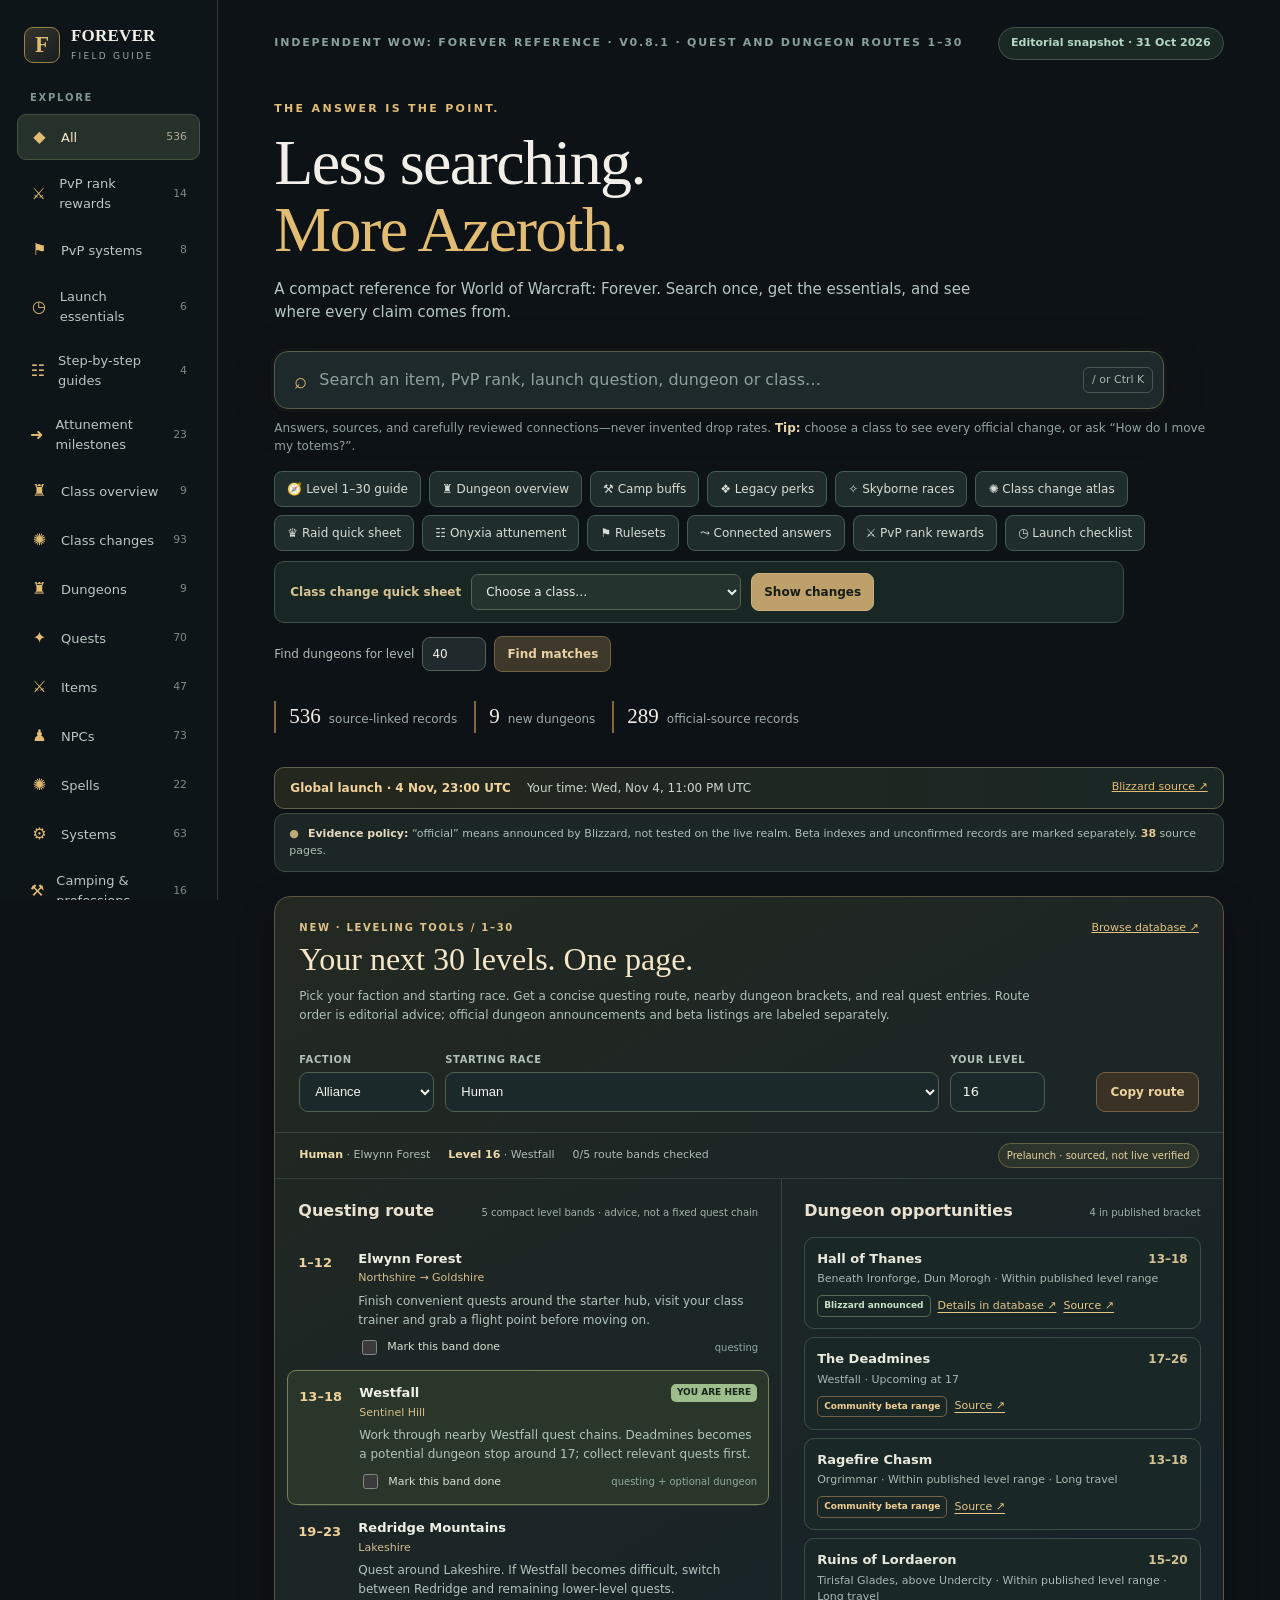
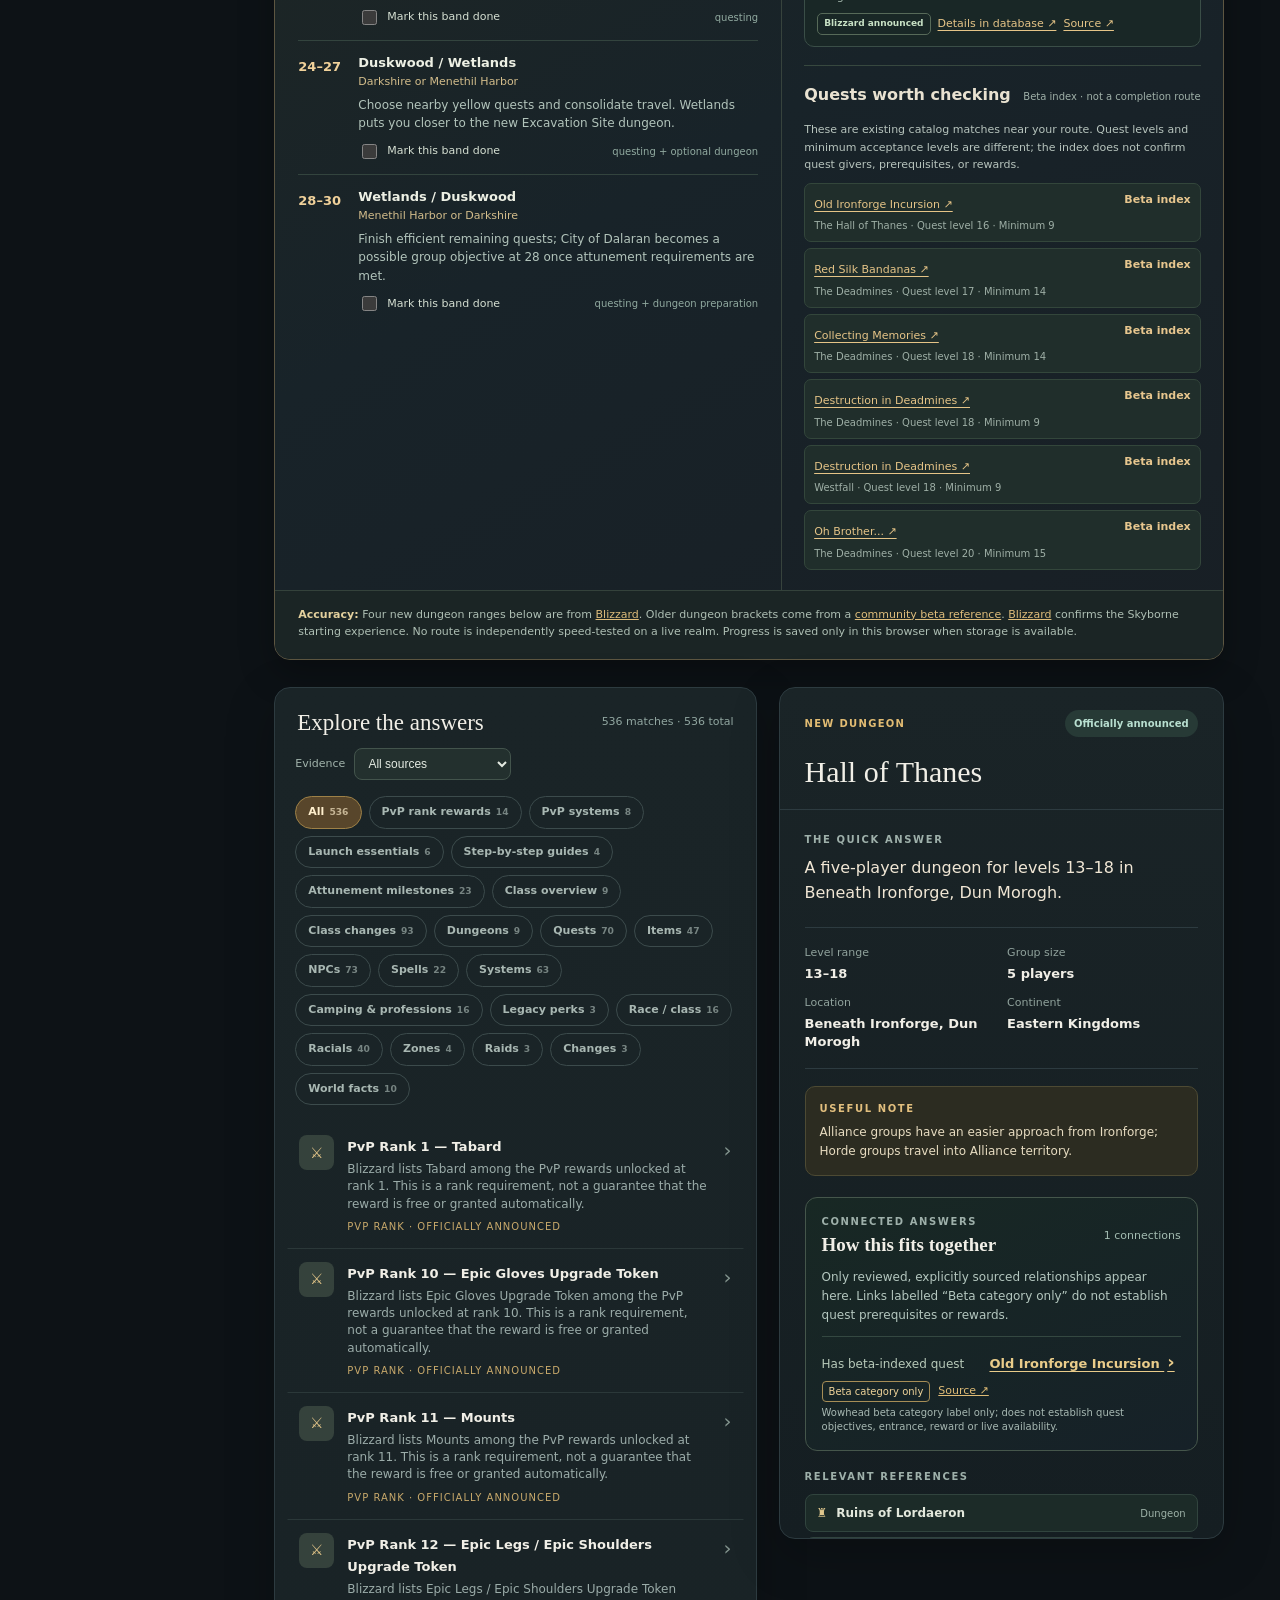
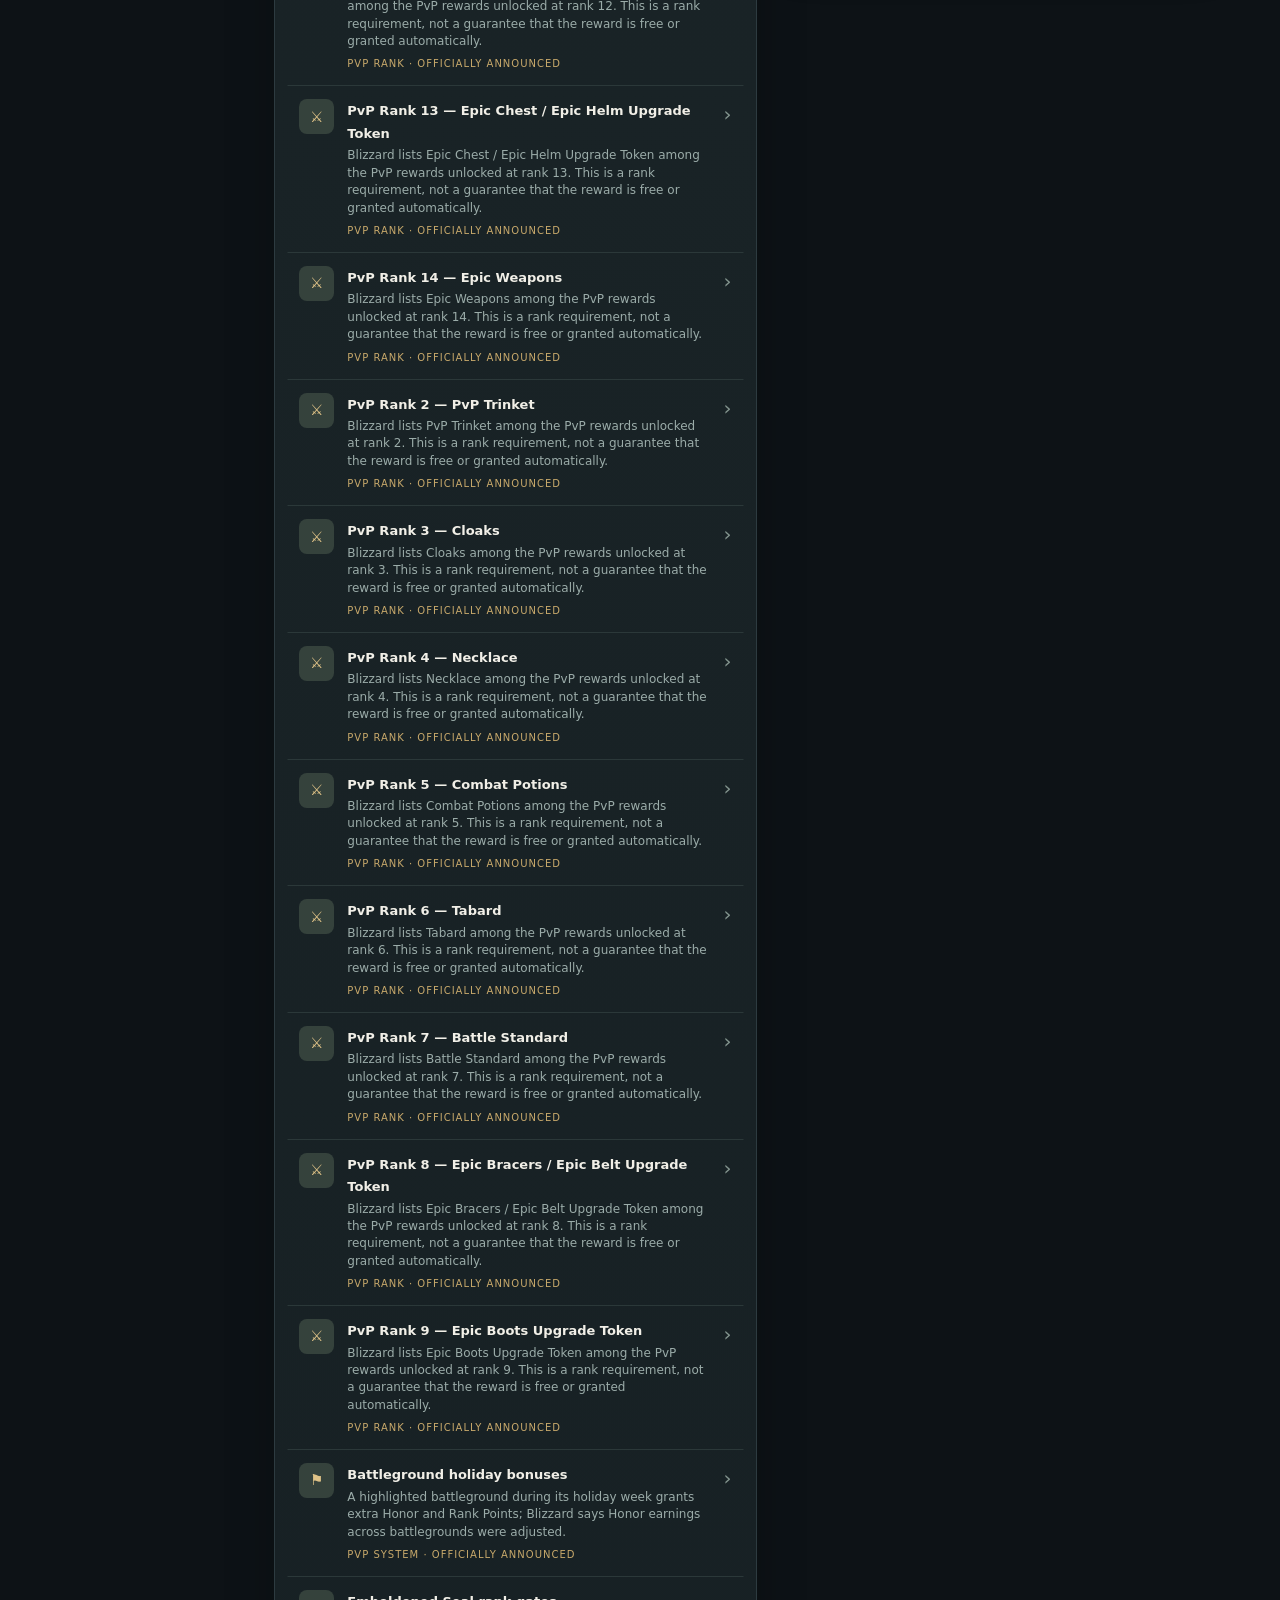
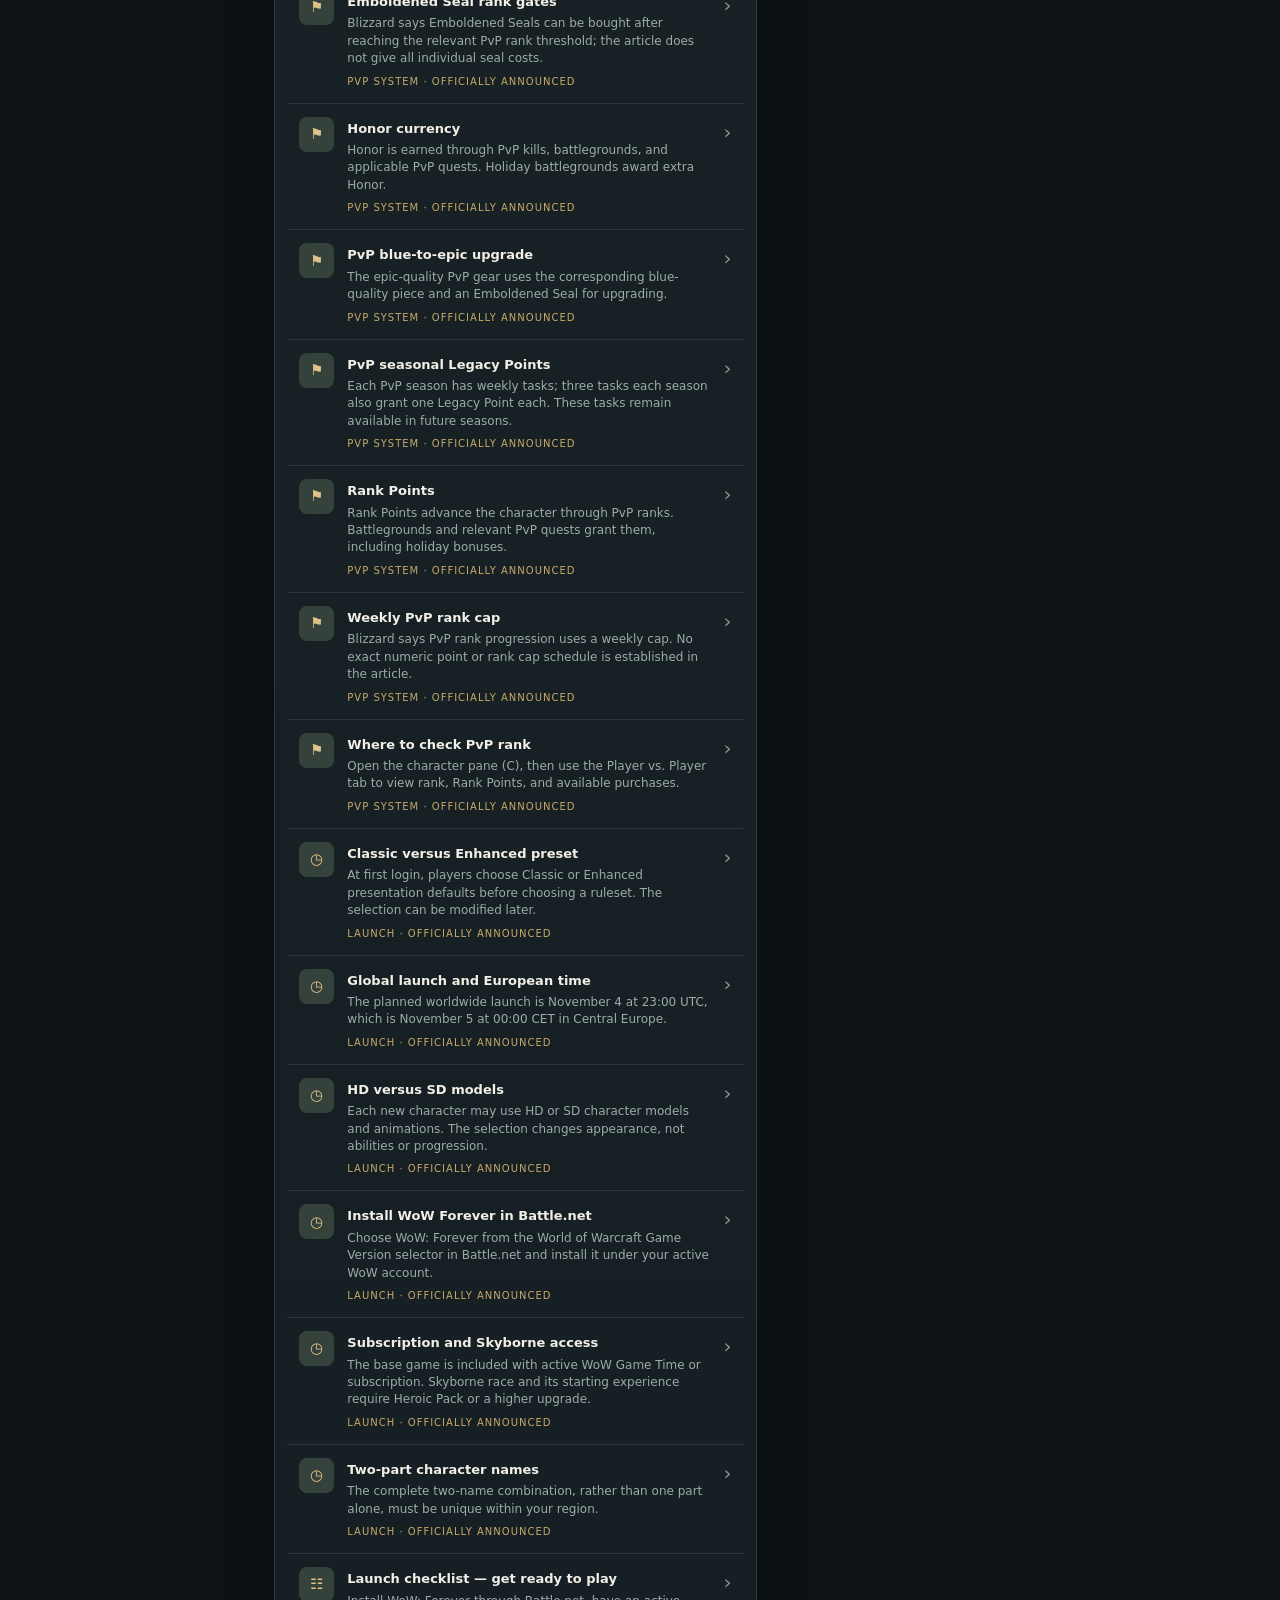
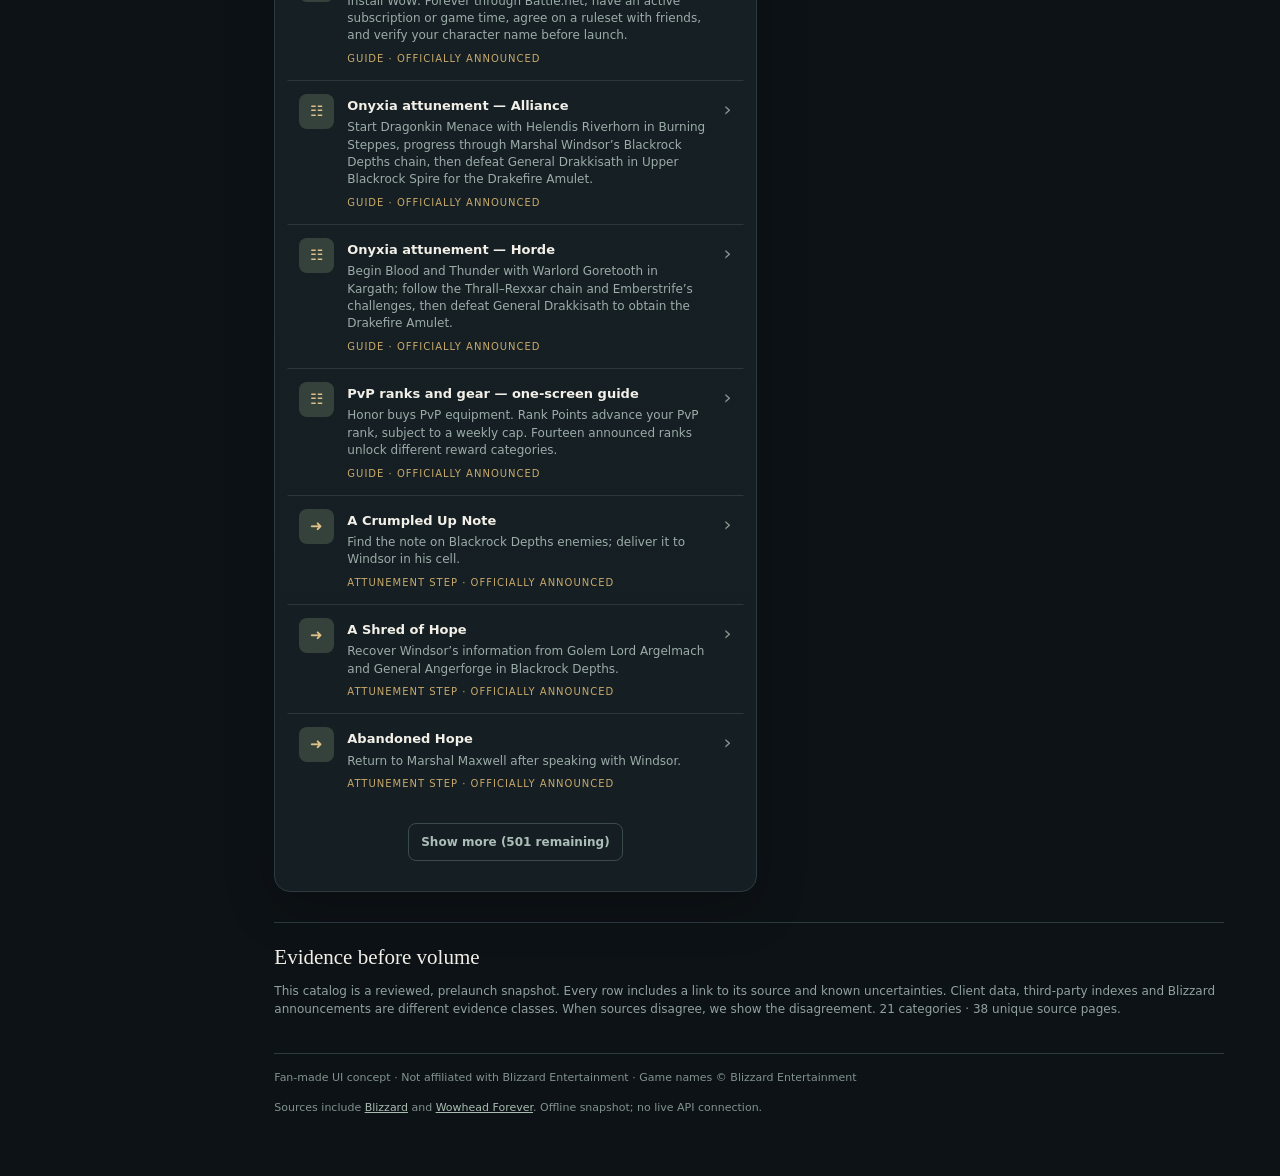
==== commit 16d1a92d: "Add files via upload" ====
--- a/index.html
+++ b/index.html
@@ -4,7 +4,7 @@
 <meta charset="utf-8">
 <meta name="viewport" content="width=device-width, initial-scale=1">
 <meta name="color-scheme" content="dark">
-<title>Forever Field Guide V0.7 — PvP rank guide and launch preparation</title>
+<title>Forever Field Guide V0.8.1 — 1–30 quest and dungeon route planner</title>
 <meta name="description" content="Fast sourced World of Warcraft: Forever answers, dungeons, camping bonuses, Legacy perks, quests, items, spells and more.">
 <style>
 :root{--bg:#0d1216;--surface:#151c21;--panel:#192228;--border:#2d3b40;--muted:#99aaa9;--text:#f1efe7;--gold:#e2bc73;--gold2:#a57e40;--green:#96cdbb;--shadow:0 16px 50px rgba(0,0,0,.21)}
@@ -71,6 +71,50 @@
 
 
 .launch-status{display:flex;align-items:center;flex-wrap:wrap;gap:10px 16px;padding:11px 15px;border:1px solid #5d6247;border-radius:10px;background:linear-gradient(90deg,#24271d,#1a2725);margin:0 0 17px;font-size:12px;color:#c9d5c9}.launch-status strong{color:#f2d29b}.launch-status a{margin-left:auto;font-size:11px}.launch-status span{font-variant-numeric:tabular-nums}.step-source{display:inline-block;margin:0 0 10px 34px;font-size:11px;color:#d7bc89}.matrix td:first-child{min-width:132px}@media(max-width:700px){.launch-status a{margin-left:0}}
+
+/* 1–30 leveling planner: compact, always-visible evidence distinction */
+.level-guide{margin:24px 0 27px;border:1px solid #5d5641;border-radius:16px;background:linear-gradient(150deg,#232921,#182329 58%,#181f25);box-shadow:0 13px 35px #0004;overflow:hidden}
+.level-header{display:flex;align-items:flex-start;justify-content:space-between;gap:16px;padding:23px 24px 12px}
+.level-header .tag{font-size:10px;color:#dfc18a;font-weight:800;letter-spacing:1.7px;text-transform:uppercase}
+.level-header h2{font:normal clamp(25px,3vw,32px)/1.15 Georgia,serif;margin:6px 0 9px;color:#f6e7c9}
+.level-header p{font-size:12px;line-height:1.6;color:#afc0b9;max-width:750px;margin:0}
+.level-header a{font-size:11px;color:#e1c384;white-space:nowrap}
+.level-form{padding:15px 24px 20px;display:flex;gap:11px;align-items:end;flex-wrap:wrap;border-bottom:1px solid #37433d}
+.level-control{display:grid;gap:5px;min-width:135px}.level-control.start{min-width:185px;flex:1}
+.level-control label{font-size:10px;font-weight:800;letter-spacing:.6px;text-transform:uppercase;color:#b0c1b7}
+.level-control select,.level-control input{min-height:40px;padding:8px 11px;background:#1b292b;color:#f3f3e9;border:1px solid #506052;border-radius:9px;font-size:13px}
+.level-control input{width:95px}.level-copy{border:1px solid #726249;border-radius:9px;padding:10px 13px;min-height:40px;background:#393225;color:#ead39c;font-size:12px;font-weight:750}
+.level-copy:hover{background:#4b412d}.level-guide-stats{padding:10px 24px;display:flex;gap:8px 18px;align-items:center;flex-wrap:wrap;font-size:11px;color:#aabbb2;border-bottom:1px solid #313e3c}
+.level-guide-stats strong{color:#eed9a9}.level-guide-stats .rule-pill{margin-left:auto;padding:4px 8px;border-radius:100px;background:#2d342b;color:#e4d29f;border:1px solid #616143;font-size:10px}
+.level-layout{display:grid;grid-template-columns:minmax(0,1.07fr) minmax(270px,.93fr);gap:0}
+.level-route{padding:20px 23px 23px;border-right:1px solid #37433d}
+.level-section-title{display:flex;align-items:baseline;justify-content:space-between;gap:10px;margin:0 0 14px;font-size:16px;font-weight:700;color:#e9e2d1}
+.level-section-title small{font-size:10px;font-weight:500;color:#9fb0a8}
+.route-step{display:grid;grid-template-columns:48px 1fr;gap:12px;position:relative;padding:12px 0;border-top:1px solid #33443e}
+.route-step:first-of-type{border-top:0}.route-step.current{margin:0 -11px;padding:12px 11px;border-radius:9px;background:#293629;border:1px solid #788357}
+.route-step.done{opacity:.63}
+.route-range{font-size:13px;font-weight:800;color:#f0d19a;font-variant-numeric:tabular-nums;padding-top:4px}
+.route-title{display:flex;align-items:center;justify-content:space-between;gap:9px;color:#edf0e4;font-weight:730;font-size:13px}
+.route-title .now{font-size:9px;padding:2px 6px;border-radius:5px;background:#9ebd8c;color:#18231a;font-weight:800;white-space:nowrap}
+.route-hub{font-size:11px;color:#d3bd8b;margin:2px 0 5px}.route-action{font-size:12px;line-height:1.55;color:#b2c4bb;margin:0 0 8px}
+.route-bottom{display:flex;align-items:center;justify-content:space-between;gap:9px;flex-wrap:wrap}
+.route-check{font-size:11px;display:flex;gap:7px;align-items:center;color:#d5dfd2;cursor:pointer}.route-check input{accent-color:#9ebd8c;width:15px;height:15px}
+.route-type{font-size:10px;color:#91aaa0}.level-side{padding:20px 22px}.dungeon-group{display:grid;gap:8px;margin-bottom:18px}
+.dungeon-row{border:1px solid #3a4e47;border-radius:10px;background:#192726;padding:11px 12px}
+.dungeon-row .d-top{display:flex;justify-content:space-between;gap:9px;align-items:baseline}.d-name{font-size:13px;font-weight:750;color:#eae9dd}
+.d-range{white-space:nowrap;font-size:12px;font-variant-numeric:tabular-nums;color:#d2c193}.d-place{font-size:11px;color:#a7bab0;margin:3px 0}
+.dungeon-row .d-bottom{display:flex;align-items:center;gap:7px;flex-wrap:wrap;margin-top:7px}.d-evidence{font-size:9px;font-weight:750;padding:3px 6px;border-radius:5px;border:1px solid #576a59;color:#c8e1c5}
+.d-evidence.beta{color:#f0ce91;border-color:#766246}.dungeon-row .d-link,.quest-link{border:0;background:transparent;color:#e5c487;text-decoration:underline;text-underline-offset:3px;cursor:pointer;font-size:11px;padding:3px 0}
+.dungeon-row .d-notes{font-size:11px;color:#bdcabe;line-height:1.45;margin:7px 0 1px}.quest-suggestions{border-top:1px solid #37483f;padding-top:17px}
+.quest-hint{font-size:11px;color:#b7c4bd;line-height:1.55;margin:0 0 10px}.quest-list{display:grid;gap:6px}
+.quest-suggestion{padding:8px 9px;border-radius:7px;background:#202e2b;border:1px solid #33463b;display:flex;justify-content:space-between;gap:10px;align-items:start}
+.quest-suggestion small{display:block;color:#9eafa6;font-size:10px;margin-top:2px}.quest-suggestion strong{color:#e7c68e;font-weight:700;font-size:11px}
+.level-tips{padding:15px 23px 18px;border-top:1px solid #34423b;background:#1b2525;color:#aebfb4;font-size:11px;line-height:1.6}
+.level-tips strong{color:#e4d19e}.level-tips a{color:#dfbd7b}
+.level-empty{font-size:12px;color:#a7bab1;padding:11px 0}.level-caption{margin:4px 0 13px;font-size:11px;color:#93a79c}
+@media(max-width:1000px){.level-layout{grid-template-columns:minmax(0,1fr)}.level-route{border-right:0;border-bottom:1px solid #37433d}}
+@media(max-width:700px){.level-header{padding:18px 15px 9px}.level-header a{white-space:normal}.level-form{padding:12px 15px;gap:9px}.level-control{min-width:100px}.level-control.start{min-width:145px}.level-guide-stats{padding:10px 15px}.level-guide-stats .rule-pill{margin-left:0}.level-route{padding:15px}.level-side{padding:16px}.route-step{grid-template-columns:44px 1fr;gap:9px}.level-tips{padding:13px 15px}}
+
 </style>
 </head>
 <body>
@@ -83,7 +127,7 @@
 </aside>
 <main class="main">
   <div class="mobile-brand"><div class="brand-mark">F</div><div><div class="brand-title">FOREVER</div><div class="brand-sub">Field Guide</div></div></div>
-  <div class="topline"><div class="toptext">Independent WoW: Forever reference · V0.7 · Ranked PvP and launch prep</div><div class="small-pill">Editorial snapshot · 31 Oct 2026</div></div>
+  <div class="topline"><div class="toptext">Independent WoW: Forever reference · V0.8.1 · Quest and dungeon routes 1–30</div><div class="small-pill">Editorial snapshot · 31 Oct 2026</div></div>
   <div class="content">
     <section class="hero" aria-labelledby="mainHeading">
       <div class="eyebrow">The answer is the point.</div>
@@ -91,14 +135,50 @@
       <p class="lead">A compact reference for World of Warcraft: Forever. Search once, get the essentials, and see where every claim comes from.</p>
       <div class="searchbox"><span class="search-icon" aria-hidden="true">⌕</span><input id="search" aria-label="Search Forever information" autocomplete="off" placeholder="Search an item, PvP rank, launch question, dungeon or class…"><span class="shortcut">/ or Ctrl K</span></div>
       <div class="helper">Answers, sources, and carefully reviewed connections—never invented drop rates. <strong>Tip:</strong> choose a class to see every official change, or ask “How do I move my totems?”.</div>
-      <div class="quickrow" aria-label="Popular reference shortcuts"><button data-preset="dungeons">♜ Dungeon overview</button><button data-preset="camp">⚒ Camp buffs</button><button data-preset="legacy">❖ Legacy perks</button><button data-preset="skyborne">✧ Skyborne races</button><button data-preset="class">✺ Class change atlas</button><button data-preset="raids">♛ Raid quick sheet</button><button data-preset="attune">☷ Onyxia attunement</button><button data-preset="rulesets">⚑ Rulesets</button><button data-preset="connections">⤳ Connected answers</button><button data-preset="pvp">⚔ PvP rank rewards</button><button data-preset="launch">◷ Launch checklist</button></div>
+      <div class="quickrow" aria-label="Popular reference shortcuts"><button type="button" id="guideShortcut">🧭 Level 1–30 guide</button><button data-preset="dungeons">♜ Dungeon overview</button><button data-preset="camp">⚒ Camp buffs</button><button data-preset="legacy">❖ Legacy perks</button><button data-preset="skyborne">✧ Skyborne races</button><button data-preset="class">✺ Class change atlas</button><button data-preset="raids">♛ Raid quick sheet</button><button data-preset="attune">☷ Onyxia attunement</button><button data-preset="rulesets">⚑ Rulesets</button><button data-preset="connections">⤳ Connected answers</button><button data-preset="pvp">⚔ PvP rank rewards</button><button data-preset="launch">◷ Launch checklist</button></div>
       <div class="classbar"><label for="classSelect">Class change quick sheet</label><select id="classSelect" aria-label="Choose class"><option value="">Choose a class…</option><option>Hunter</option><option>Druid</option><option>Priest</option><option>Warrior</option><option>Mage</option><option>Shaman</option><option>Rogue</option><option>Warlock</option><option>Paladin</option></select><button id="classButton">Show changes</button><button id="clearClass" class="filter-clear" hidden>Clear class ×</button></div>
       <div class="levelbar"><label for="levelInput">Find dungeons for level</label><input id="levelInput" aria-label="Character level" type="number" min="1" max="60" value="40"><button id="levelButton">Find matches</button><button id="activeQuery" class="filter-clear" hidden></button></div>
       <div class="stats"><div class="stat"><strong id="totalCount">0</strong><span>source-linked records</span></div><div class="stat"><strong id="dungeonCount">0</strong><span>new dungeons</span></div><div class="stat"><strong id="officialCount">0</strong><span>official-source records</span></div></div>
     </section>
     <div class="launch-status" id="launchStatus" role="status"><strong>Global launch · 4 Nov, 23:00 UTC</strong><span id="launchLocal">Local time: calculating…</span><a href="https://worldofwarcraft.blizzard.com/en-us/news/24315820" target="_blank" rel="noopener noreferrer">Blizzard source ↗</a></div>
     <div class="trust-note"><span>●</span><strong>Evidence policy:</strong> “official” means announced by Blizzard, not tested on the live realm. Beta indexes and unconfirmed records are marked separately. <span id="sourceCount"></span> source pages.</div>
-    <div class="content-grid">
+    <section class="level-guide" id="levelingGuide" aria-labelledby="levelingTitle">
+  <div class="level-header">
+    <div>
+      <div class="tag">New · Leveling tools / 1–30</div>
+      <h2 id="levelingTitle">Your next 30 levels. One page.</h2>
+      <p>Pick your faction and starting race. Get a concise questing route, nearby dungeon brackets, and real quest entries. Route order is editorial advice; official dungeon announcements and beta listings are labeled separately.</p>
+    </div>
+    <a href="#browseTitle">Browse database ↗</a>
+  </div>
+  <div class="level-form">
+    <div class="level-control"><label for="guideFaction">Faction</label><select id="guideFaction"><option value="Alliance">Alliance</option><option value="Horde">Horde</option></select></div>
+    <div class="level-control start"><label for="guideStart">Starting race</label><select id="guideStart"></select></div>
+    <div class="level-control"><label for="guideLevel">Your level</label><input id="guideLevel" type="number" min="1" max="30" step="1" value="16" inputmode="numeric"/></div>
+    <button class="level-copy" id="guideCopy" type="button">Copy route</button>
+  </div>
+  <div class="level-guide-stats" id="guideStats" aria-live="polite"></div>
+  <div class="level-layout">
+    <div class="level-route">
+      <div class="level-section-title">Questing route <small id="guideRouteSub">Suggested zone order</small></div>
+      <div id="guideRoute"></div>
+    </div>
+    <div class="level-side">
+      <div class="level-section-title">Dungeon opportunities <small id="guideDungeonCount"></small></div>
+      <div class="dungeon-group" id="guideDungeons"></div>
+      <div class="quest-suggestions">
+        <div class="level-section-title">Quests worth checking <small>Beta index · not a completion route</small></div>
+        <p class="quest-hint">These are existing catalog matches near your route. Quest levels and minimum acceptance levels are different; the index does not confirm quest givers, prerequisites, or rewards.</p>
+        <div class="quest-list" id="guideQuests"></div>
+      </div>
+    </div>
+  </div>
+  <div class="level-tips" id="guideNotes">
+    <strong>Accuracy:</strong> Four new dungeon ranges below are from <a href="https://worldofwarcraft.blizzard.com/en-us/news/24301455" target="_blank" rel="noopener noreferrer">Blizzard</a>. Older dungeon brackets come from a <a href="https://foreverdb.net/guide/leveling" target="_blank" rel="noopener noreferrer">community beta reference</a>. <a href="https://worldofwarcraft.blizzard.com/en-us/news/24315643" target="_blank" rel="noopener noreferrer">Blizzard</a> confirms the Skyborne starting experience. No route is independently speed-tested on a live realm. Progress is saved only in this browser when storage is available.
+  </div>
+</section>
+
+<div class="content-grid">
       <section class="panel" aria-labelledby="browseTitle"><div class="panel-head"><h2 class="section-title" id="browseTitle">Explore the answers</h2><span class="count" id="count"></span></div><div class="toolstrip"><label for="sourceFilter">Evidence</label><select id="sourceFilter" aria-label="Filter by evidence"><option value="all">All sources</option><option value="official">Blizzard only</option><option value="beta">Third-party beta</option><option value="unconfirmed">Explicitly unconfirmed</option></select></div><div id="dungeonMatrix" class="matrix" hidden></div>
         <div class="chips" id="filters" aria-label="Filter results"></div><div id="results" class="results" aria-live="polite"></div>
       </section>
@@ -302,4 +382,110 @@
 render();
 
 </script>
+<script>
+'use strict';
+// Built-in data and existing site catalog are separate evidence tiers.
+const guideDB = {"version":"0.8.1","scope":"WoW Forever levels 1–30; prelaunch editorial zone routes, sourced dungeon ranges, beta-indexed quest suggestions","updated":"2026-10-31","evidence_policy":"Route order is editorial guidance, not Blizzard-certified or a measured fastest route. Blizzard dungeon level ranges are announced; older dungeon ranges and many quests are third-party beta listings. No live gameplay verification.","sources":{"blizzard_dungeons":"https://worldofwarcraft.blizzard.com/en-us/news/24301455","blizzard_intro":"https://worldofwarcraft.blizzard.com/en-us/news/24315643","blizzard_legacy":"https://worldofwarcraft.blizzard.com/en-us/news/24307383","route_alliance":"https://bindonforever.com/leveling","route_horde":"https://olympusnewsnetwork.com/guides/horde-leveling-1-30","existing_dungeons":"https://foreverdb.net/guide/leveling","wowhead_beta":"https://www.wowhead.com/forever/quests"},"starting_options":{"Alliance":[{"id":"human","name":"Human","start":"Elwynn Forest","notes":"Northshire, Goldshire and the Elwynn quest hubs"},{"id":"dwarfgnome","name":"Dwarf / Gnome","start":"Dun Morogh","notes":"Coldridge Valley and Kharanos"},{"id":"nightelf","name":"Night Elf","start":"Teldrassil","notes":"Teldrassil into Darkshore; stay in Kalimdor if you prefer"},{"id":"skyborne_a","name":"Alliance Skyborne","start":"Zephras Isle","notes":"Officially announced starting experience, levels 1–12"}],"Horde":[{"id":"orctroll","name":"Orc / Troll","start":"Durotar","notes":"Valley of Trials, Sen'jin Village and Razor Hill"},{"id":"tauren","name":"Tauren","start":"Mulgore","notes":"Camp Narache and Bloodhoof Village"},{"id":"undead","name":"Undead","start":"Tirisfal Glades","notes":"Deathknell, Brill, then Silverpine Forest"},{"id":"skyborne_h","name":"Horde Skyborne","start":"Zephras Isle","notes":"Officially announced starting experience, levels 1–12"}]},"routes":{"human":[{"level_min":1,"level_max":12,"zone":"Elwynn Forest","hub":"Northshire → Goldshire","action":"Finish convenient quests around the starter hub, visit your class trainer and grab a flight point before moving on.","focus":"questing","zone_keys":["Elwynn Forest"]},{"level_min":13,"level_max":18,"zone":"Westfall","hub":"Sentinel Hill","action":"Work through nearby Westfall quest chains. Deadmines becomes a potential dungeon stop around 17; collect relevant quests first.","focus":"questing + optional dungeon","zone_keys":["Westfall","The Deadmines"]},{"level_min":19,"level_max":23,"zone":"Redridge Mountains","hub":"Lakeshire","action":"Quest around Lakeshire. If Westfall becomes difficult, switch between Redridge and remaining lower-level quests.","focus":"questing","zone_keys":["Redridge Mountains","Westfall"]},{"level_min":24,"level_max":27,"zone":"Duskwood / Wetlands","hub":"Darkshire or Menethil Harbor","action":"Choose nearby yellow quests and consolidate travel. Wetlands puts you closer to the new Excavation Site dungeon.","focus":"questing + optional dungeon","zone_keys":["Duskwood","Wetlands","Excavation Site: Wetlands"]},{"level_min":28,"level_max":30,"zone":"Wetlands / Duskwood","hub":"Menethil Harbor or Darkshire","action":"Finish efficient remaining quests; City of Dalaran becomes a possible group objective at 28 once attunement requirements are met.","focus":"questing + dungeon preparation","zone_keys":["Wetlands","Duskwood","Alterac Mountains","City of Dalaran"]}],"dwarfgnome":[{"level_min":1,"level_max":12,"zone":"Dun Morogh","hub":"Coldridge Valley → Kharanos","action":"Clear the beginner hubs and unlock travel. Ironforge is near the new Hall of Thanes dungeon.","focus":"questing","zone_keys":["Dun Morogh"]},{"level_min":13,"level_max":18,"zone":"Loch Modan","hub":"Thelsamar","action":"Quest from Thelsamar; Hall of Thanes is an optional local group run from level 13 according to Blizzard.","focus":"questing + optional dungeon","zone_keys":["Loch Modan","The Hall of Thanes"]},{"level_min":19,"level_max":23,"zone":"Loch Modan / Redridge","hub":"Thelsamar → Lakeshire","action":"Finish strong Loch Modan quests, then cross to Redridge or Westfall if quests run short.","focus":"questing","zone_keys":["Loch Modan","Redridge Mountains","Westfall"]},{"level_min":24,"level_max":27,"zone":"Wetlands","hub":"Menethil Harbor","action":"Work around Whelgar’s Excavation; consider the new Excavation Site dungeon, which Blizzard lists at 24–29.","focus":"questing + optional dungeon","zone_keys":["Wetlands","Excavation Site: Wetlands"]},{"level_min":28,"level_max":30,"zone":"Wetlands / Duskwood","hub":"Menethil Harbor / Darkshire","action":"Complete remaining appropriate quests and consider Dalaran after completing its Alliance access questline.","focus":"questing + optional dungeon","zone_keys":["Wetlands","Duskwood","City of Dalaran"]}],"nightelf":[{"level_min":1,"level_max":12,"zone":"Teldrassil","hub":"Shadowglen → Dolanaar","action":"Complete the starter hubs and travel through Darnassus toward Darkshore.","focus":"questing","zone_keys":["Teldrassil"]},{"level_min":13,"level_max":18,"zone":"Darkshore","hub":"Auberdine","action":"Quest from Auberdine. Older Eastern Kingdoms dungeons require a long detour; skip them if travel outweighs rewards.","focus":"questing","zone_keys":["Darkshore"]},{"level_min":19,"level_max":23,"zone":"Darkshore / Ashenvale","hub":"Auberdine → Astranaar","action":"Finish efficient Darkshore quests and transition toward the Ashenvale hubs.","focus":"questing","zone_keys":["Darkshore","Ashenvale"]},{"level_min":24,"level_max":27,"zone":"Ashenvale","hub":"Astranaar","action":"Quest around Astranaar. Blackfathom Deeps on the coast is a potential dungeon stop.","focus":"questing + optional dungeon","zone_keys":["Ashenvale","Blackfathom Deeps"]},{"level_min":28,"level_max":30,"zone":"Ashenvale / Stonetalon","hub":"Astranaar → Stonetalon approach","action":"Finish quests appropriate to your level; cross-continent Dalaran is optional if your group is already preparing for it.","focus":"questing","zone_keys":["Ashenvale","Stonetalon Mountains"]}],"skyborne_a":[{"level_min":1,"level_max":12,"zone":"Zephras Isle","hub":"Skyborne opening experience","action":"Follow the dedicated Skyborne introductory storyline. Blizzard confirms this as the race’s level 1–12 starting zone.","focus":"starting story","zone_keys":["Zephras Isle"]},{"level_min":13,"level_max":18,"zone":"Westfall / Loch Modan","hub":"Alliance mainland quest hubs","action":"Choose an appropriate Alliance quest hub after the introductory journey. Westfall and Loch Modan are alternatives, not mandatory sequential stops.","focus":"questing","zone_keys":["Westfall","Loch Modan","The Deadmines"]},{"level_min":19,"level_max":23,"zone":"Redridge Mountains","hub":"Lakeshire","action":"Complete clustered quests around Lakeshire and your available class trainer stops.","focus":"questing","zone_keys":["Redridge Mountains"]},{"level_min":24,"level_max":27,"zone":"Duskwood / Wetlands","hub":"Darkshire / Menethil Harbor","action":"Choose nearby appropriate quests; Excavation Site is the new level 24–29 option in the Wetlands.","focus":"questing + optional dungeon","zone_keys":["Wetlands","Duskwood","Excavation Site: Wetlands"]},{"level_min":28,"level_max":30,"zone":"Wetlands / Duskwood","hub":"Menethil Harbor / Darkshire","action":"Finish your chosen route; Dalaran requires a faction-specific access questline.","focus":"questing","zone_keys":["Wetlands","Duskwood","City of Dalaran"]}],"orctroll":[{"level_min":1,"level_max":12,"zone":"Durotar","hub":"Valley of Trials → Razor Hill","action":"Clear starter quests, train core abilities, and reach the Crossroads via the Barrens.","focus":"questing","zone_keys":["Durotar"]},{"level_min":13,"level_max":18,"zone":"The Barrens","hub":"The Crossroads","action":"Work in tight loops around the Crossroads. Ragefire Chasm is near Orgrimmar; Wailing Caverns is another nearby option.","focus":"questing + optional dungeon","zone_keys":["The Barrens","Wailing Caverns"]},{"level_min":19,"level_max":23,"zone":"The Barrens / Stonetalon","hub":"The Crossroads → Sun Rock Retreat","action":"Alternate clustered Barrens and Stonetalon quests rather than travelling across continents for every dungeon.","focus":"questing","zone_keys":["The Barrens","Stonetalon Mountains"]},{"level_min":24,"level_max":27,"zone":"Stonetalon / Ashenvale","hub":"Sun Rock Retreat / Splintertree Post","action":"Work the easier available hubs, and consider Blackfathom Deeps if your group wants a dungeon run.","focus":"questing + optional dungeon","zone_keys":["Stonetalon Mountains","Ashenvale","Blackfathom Deeps"]},{"level_min":28,"level_max":30,"zone":"Ashenvale / Thousand Needles","hub":"Splintertree Post → Freewind Post","action":"Finish remaining appropriate quests and visit class trainers; Razorfen Kraul opens as a later-range option near 29.","focus":"questing + optional dungeon","zone_keys":["Ashenvale","Thousand Needles"]}],"tauren":[{"level_min":1,"level_max":12,"zone":"Mulgore","hub":"Camp Narache → Bloodhoof Village","action":"Complete the starter zone and prepare to travel toward the Barrens.","focus":"questing","zone_keys":["Mulgore"]},{"level_min":13,"level_max":18,"zone":"The Barrens","hub":"The Crossroads","action":"Work the Crossroads quest hubs and take an optional Wailing Caverns run once ready.","focus":"questing + optional dungeon","zone_keys":["The Barrens","Wailing Caverns"]},{"level_min":19,"level_max":23,"zone":"The Barrens / Stonetalon","hub":"The Crossroads → Sun Rock Retreat","action":"Finish nearby Barrens quests, then rotate into Stonetalon where appropriate.","focus":"questing","zone_keys":["The Barrens","Stonetalon Mountains"]},{"level_min":24,"level_max":27,"zone":"Stonetalon / Ashenvale","hub":"Sun Rock Retreat / Splintertree Post","action":"Quest around both hubs; consider Blackfathom Deeps for group experience and quests.","focus":"questing + optional dungeon","zone_keys":["Stonetalon Mountains","Ashenvale","Blackfathom Deeps"]},{"level_min":28,"level_max":30,"zone":"Thousand Needles / Ashenvale","hub":"Freewind Post / Splintertree Post","action":"Continue the most efficient available yellow quests, with Razorfen Kraul opening near 29.","focus":"questing + optional dungeon","zone_keys":["Thousand Needles","Ashenvale"]}],"undead":[{"level_min":1,"level_max":12,"zone":"Tirisfal Glades","hub":"Deathknell → Brill","action":"Work through Tirisfal’s quest hubs and grab nearby travel connections from Undercity.","focus":"questing","zone_keys":["Tirisfal Glades"]},{"level_min":13,"level_max":18,"zone":"Silverpine / Tirisfal","hub":"The Sepulcher","action":"Quest south from the Sepulcher. The new Ruins of Lordaeron dungeon is close to Undercity at levels 15–20.","focus":"questing + optional dungeon","zone_keys":["Silverpine Forest","Ruins of Lordaeron"]},{"level_min":19,"level_max":23,"zone":"Silverpine / Hillsbrad","hub":"The Sepulcher → Tarren Mill","action":"Finish Silverpine, then begin Hillsbrad quests when they are manageable. Shadowfang Keep is nearby.","focus":"questing + optional dungeon","zone_keys":["Silverpine Forest","Hillsbrad Foothills"]},{"level_min":24,"level_max":27,"zone":"Hillsbrad Foothills","hub":"Tarren Mill","action":"Clear nearby quests around Tarren Mill. Switch to the Barrens or Stonetalon if local quests become awkward.","focus":"questing","zone_keys":["Hillsbrad Foothills"]},{"level_min":28,"level_max":30,"zone":"Hillsbrad / Alterac","hub":"Tarren Mill","action":"Continue level-appropriate quests; the new City of Dalaran dungeon begins at level 28 but needs its Horde access chain.","focus":"questing + dungeon preparation","zone_keys":["Hillsbrad Foothills","Alterac Mountains","City of Dalaran"]}],"skyborne_h":[{"level_min":1,"level_max":12,"zone":"Zephras Isle","hub":"Skyborne opening experience","action":"Complete the dedicated introductory storyline. The zone and level band are officially announced.","focus":"starting story","zone_keys":["Zephras Isle"]},{"level_min":13,"level_max":18,"zone":"The Barrens","hub":"The Crossroads","action":"Enter the main Horde questing circuit; take a dungeon run when conveniently grouped.","focus":"questing + optional dungeon","zone_keys":["The Barrens","Wailing Caverns"]},{"level_min":19,"level_max":23,"zone":"The Barrens / Stonetalon","hub":"The Crossroads → Sun Rock Retreat","action":"Alternate clustered quests as their levels fit your character.","focus":"questing","zone_keys":["The Barrens","Stonetalon Mountains"]},{"level_min":24,"level_max":27,"zone":"Stonetalon / Ashenvale","hub":"Sun Rock Retreat / Splintertree Post","action":"Move through the western Barrens quest paths and continue toward Ashenvale; Blackfathom Deeps is optional.","focus":"questing + optional dungeon","zone_keys":["Stonetalon Mountains","Ashenvale","Blackfathom Deeps"]},{"level_min":28,"level_max":30,"zone":"Thousand Needles / Ashenvale","hub":"Freewind Post / Splintertree Post","action":"Finish suitable remaining quests. City of Dalaran is a distant alternative if attuned and grouped.","focus":"questing","zone_keys":["Thousand Needles","Ashenvale"]}]},"dungeons":[{"id":"hall","name":"Hall of Thanes","min":13,"max":18,"location":"Beneath Ironforge, Dun Morogh","faction":"Both","source":"blizzard_dungeons","status":"official_announced","record_id":"dungeon:hall-of-thanes","tip":"A convenient early group stop for Alliance near Ironforge; Horde must travel into Alliance territory.","category":"The Hall of Thanes","near_faction":"Alliance"},{"id":"ragefire","name":"Ragefire Chasm","min":13,"max":18,"location":"Orgrimmar","faction":"Horde","source":"existing_dungeons","status":"beta_reported","tip":"Located inside Orgrimmar; especially convenient for Horde.","category":"Ragefire Chasm","near_faction":"Horde"},{"id":"ruins","name":"Ruins of Lordaeron","min":15,"max":20,"location":"Tirisfal Glades, above Undercity","faction":"Both","source":"blizzard_dungeons","status":"official_announced","record_id":"dungeon:ruins-of-lordaeron","tip":"A new early dungeon near Undercity; Alliance have a long trip.","category":"Ruins of Lordaeron","near_faction":"Horde"},{"id":"wailing","name":"Wailing Caverns","min":15,"max":24,"location":"The Barrens","faction":"Horde","source":"existing_dungeons","status":"beta_reported","tip":"Convenient to combine with Barrens questing.","category":"Wailing Caverns","near_faction":"Horde"},{"id":"deadmines","name":"The Deadmines","min":17,"max":26,"location":"Westfall","faction":"Alliance","source":"existing_dungeons","status":"beta_reported","tip":"A natural group stop for Westfall questing.","category":"The Deadmines","near_faction":"Alliance"},{"id":"shadowfang","name":"Shadowfang Keep","min":20,"max":30,"location":"Silverpine Forest","faction":"Horde","source":"existing_dungeons","status":"beta_reported","tip":"Convenient for Forsaken questers heading through Silverpine.","category":"Shadowfang Keep","near_faction":"Horde"},{"id":"blackfathom","name":"Blackfathom Deeps","min":24,"max":32,"location":"Ashenvale","faction":"Both","source":"existing_dungeons","status":"beta_reported","tip":"Convenient from Ashenvale; bring any relevant indexed quests.","category":"Blackfathom Deeps","near_faction":"Both"},{"id":"stockade","name":"Stormwind Stockade","min":24,"max":32,"location":"Stormwind City","faction":"Alliance","source":"existing_dungeons","status":"beta_reported","tip":"Located inside Stormwind, useful when you return to the city.","category":"The Stockade","near_faction":"Alliance"},{"id":"excavation","name":"Excavation Site","min":24,"max":29,"location":"Wetlands, above Whelgar’s Excavation","faction":"Both","source":"blizzard_dungeons","status":"official_announced","record_id":"dungeon:excavation-site","tip":"Blizzard’s published range is 24–29; older community beta brackets may differ.","category":"Excavation Site: Wetlands","near_faction":"Alliance"},{"id":"dalaran","name":"City of Dalaran","min":28,"max":33,"location":"Alterac Mountains","faction":"Both","source":"blizzard_dungeons","status":"official_announced","record_id":"dungeon:city-of-dalaran","tip":"Access quest required: Alliance starts “An Alarming Request” (Emissary Jacques, Southshore); Horde starts “Key to the City” and “Prison Break-In” (Magus Wordeen Voidglare, Tarren Mill).","category":"City of Dalaran","near_faction":"Both"},{"id":"gnomeregan","name":"Gnomeregan","min":29,"max":38,"location":"Dun Morogh","faction":"Alliance","source":"existing_dungeons","status":"beta_reported","tip":"Appropriate near the end of this guide, particularly for groups based near Ironforge.","category":"Gnomeregan","near_faction":"Alliance"},{"id":"razorfen","name":"Razorfen Kraul","min":29,"max":38,"location":"The Barrens","faction":"Horde","source":"existing_dungeons","status":"beta_reported","tip":"Appropriate near the end of this guide, especially from southern Barrens.","category":"Razorfen Kraul","near_faction":"Horde"}]};
+const guideById = new Map((typeof data!=='undefined' ? data : []).map(x=>[x.id,x]));
+const guideElt = id => document.getElementById(id);
+const guideEsc = value => String(value??'').replace(/[&<>"']/g, c=>({'&':'&amp;','<':'&lt;','>':'&gt;','"':'&quot;',"'":'&#39;'}[c]));
+const guideField = (r,k) => (r.attributes||[]).find(x=>x.name===k)?.value||'';
+let guideFaction='Alliance', guideStart='human', guideLevel=16;
+const guideFallback={};
+function guideSafeRead(k){try{return window.localStorage.getItem(k)??guideFallback[k]??null}catch(e){return guideFallback[k]??null}}
+function guideSafeWrite(k,v){guideFallback[k]=v;try{window.localStorage.setItem(k,v)}catch(e){}}
+function guideStorageKey(){return 'ffg-1-30:'+guideStart}
+function guideChecks(){try{return JSON.parse(guideSafeRead(guideStorageKey())||'{}')}catch(e){return {}}}
+function guideSetStartChoices(){
+ const choices=guideDB.starting_options[guideFaction];
+ guideElt('guideStart').innerHTML=choices.map(s=>`<option value="${guideEsc(s.id)}">${guideEsc(s.name)}</option>`).join('');
+ if(!choices.some(s=>s.id===guideStart))guideStart=choices[0].id;
+ guideElt('guideStart').value=guideStart;
+}
+function guideReadLevel(){
+ const n=Number(guideElt('guideLevel').value);
+ if(!Number.isInteger(n)||n<1||n>30){guideElt('guideLevel').setCustomValidity('Enter a whole level between 1 and 30.');guideElt('guideLevel').reportValidity();return false;}
+ guideElt('guideLevel').setCustomValidity('');guideLevel=n;return true;
+}
+function guideDungeonMatches(d){return guideLevel>=d.min&&guideLevel<=d.max}
+function guidePreferredDungeon(d){return d.near_faction==='Both'||d.near_faction===guideFaction}
+function guideSortDungeon(a,b){
+ const step=guideDB.routes[guideStart].find(s=>guideLevel>=s.level_min&&guideLevel<=s.level_max);
+ const rank=d=>{
+  const local=step?.zone_keys.some(k=>k.toLowerCase()===d.category.toLowerCase()||d.location.toLowerCase().includes(k.toLowerCase()));
+  return (guideDungeonMatches(d)?0:100) + (local?-35:0) + (guidePreferredDungeon(d)?0:55) + (d.min>guideLevel?d.min-guideLevel:0);
+ };
+ return rank(a)-rank(b)||a.min-b.min||a.name.localeCompare(b.name);
+}
+function guideDungeonRows(){
+ const current=guideDB.dungeons.filter(guideDungeonMatches).sort(guideSortDungeon);
+ const upcoming=guideDB.dungeons.filter(d=>d.min>guideLevel&&d.min<=Math.min(30,guideLevel+5)).sort(guideSortDungeon);
+ // Show close-to-route choices first, but allow distant alternatives when the local list is short.
+ const preferred=current.filter(guidePreferredDungeon);
+ const remote=current.filter(d=>!guidePreferredDungeon(d));
+ const future=upcoming.filter(guidePreferredDungeon);
+ let chosen=[...preferred.slice(0,5)];
+ if(chosen.length<4)chosen.push(...future.slice(0,4-chosen.length));
+ if(chosen.length<4)chosen.push(...remote.slice(0,4-chosen.length));
+ if(!chosen.length)chosen=guideDB.dungeons.filter(d=>d.min>guideLevel).sort((a,b)=>a.min-b.min).slice(0,2);
+ return [...new Map(chosen.map(d=>[d.id,d])).values()];
+}
+function guideQuestCandidates(steps,shownDungeons){
+ const active=steps.find(s=>guideLevel>=s.level_min&&guideLevel<=s.level_max)||steps[steps.length-1];
+ const keys=new Set(active.zone_keys.map(x=>x.toLowerCase()));
+ // Source-backed index entries can have minimum level lower than their suggested quest level.
+ for(const d of shownDungeons) if(guidePreferredDungeon(d)&&(guideDungeonMatches(d)||d.min-guideLevel<=2)) keys.add(d.category.toLowerCase());
+ return [...guideById.values()].filter(r=>r.type==='Quest'&&r.status==='beta_indexed').filter(r=>{
+  let category=guideField(r,'Category / zone').toLowerCase();
+  let min=Number(guideField(r,'Minimum level'));
+  let qlevel=Number(guideField(r,'Quest level'));
+  if(!keys.has(category)||!Number.isInteger(min)||min>guideLevel)return false;
+  return Number.isInteger(qlevel)&&qlevel<=guideLevel+7;
+ }).sort((a,b)=>{
+  const qa=Number(guideField(a,'Quest level')),qb=Number(guideField(b,'Quest level'));
+  return Math.abs(qa-guideLevel)-Math.abs(qb-guideLevel)||a.name.localeCompare(b.name);
+ }).slice(0,6);
+}
+function guideRender(){
+ const steps=guideDB.routes[guideStart],check=guideChecks(),doneCount=steps.filter((s,i)=>check[i]).length;
+ const chosen=guideDB.starting_options[guideFaction].find(x=>x.id===guideStart);
+ const active=steps.find(s=>guideLevel>=s.level_min&&guideLevel<=s.level_max);
+ const dungeons=guideDungeonRows();
+ guideElt('guideStats').innerHTML=`<span><strong>${guideEsc(chosen.name)}</strong> · ${guideEsc(chosen.start)}</span><span><strong>Level ${guideLevel}</strong> · ${guideEsc(active?.zone||'Choose a zone')}</span><span>${doneCount}/${steps.length} route bands checked</span><span class="rule-pill">Prelaunch · sourced, not live verified</span>`;
+ guideElt('guideRouteSub').textContent=`${steps.length} compact level bands · advice, not a fixed quest chain`;
+ guideElt('guideRoute').innerHTML=steps.map((s,i)=>{
+  const isCurrent=guideLevel>=s.level_min&&guideLevel<=s.level_max;
+  return `<article class="route-step ${isCurrent?'current':''} ${check[i]?'done':''}"><div class="route-range">${s.level_min}–${s.level_max}</div><div><div class="route-title"><span>${guideEsc(s.zone)}</span>${isCurrent?'<span class="now">YOU ARE HERE</span>':''}</div><div class="route-hub">${guideEsc(s.hub)}</div><p class="route-action">${guideEsc(s.action)}</p><div class="route-bottom"><label class="route-check"><input type="checkbox" data-route-check="${i}" ${check[i]?'checked':''}/> Mark this band done</label><span class="route-type">${guideEsc(s.focus)}</span></div></div></article>`;
+ }).join('');
+ guideElt('guideDungeonCount').textContent=`${guideDB.dungeons.filter(guideDungeonMatches).length} in published bracket`;
+ guideElt('guideDungeons').innerHTML=dungeons.length?dungeons.map(d=>{
+  const now=guideDungeonMatches(d),official=d.status==='official_announced';
+  const source=guideDB.sources[d.source];
+  return `<article class="dungeon-row"><div class="d-top"><span class="d-name">${guideEsc(d.name)}</span><strong class="d-range">${d.min}–${d.max}</strong></div><div class="d-place">${guideEsc(d.location)} · ${now?'Within published level range':'Upcoming at '+d.min}${guidePreferredDungeon(d)?'':' · Long travel'}</div><div class="d-bottom"><span class="d-evidence ${official?'':'beta'}">${official?'Blizzard announced':'Community beta range'}</span>${d.record_id&&guideById.has(d.record_id)?`<button type="button" class="d-link" data-guide-record="${guideEsc(d.record_id)}">Details in database ↗</button>`:''}<a href="${guideEsc(source)}" target="_blank" rel="noopener noreferrer" class="d-link">Source ↗</a></div>${d.id==='dalaran'?`<p class="d-notes">${guideEsc(d.tip)}</p>`:''}</article>`;
+ }).join(''):'<div class="level-empty">No dungeon matches this band. Your first published dungeon bracket begins at level 13.</div>';
+ const questRows=guideQuestCandidates(steps,dungeons);
+ guideElt('guideQuests').innerHTML=questRows.length?questRows.map(q=>`<div class="quest-suggestion"><div><button class="quest-link" type="button" data-guide-record="${guideEsc(q.id)}">${guideEsc(q.name)} ↗</button><small>${guideEsc(guideField(q,'Category / zone'))} · Quest level ${guideEsc(guideField(q,'Quest level'))} · Minimum ${guideEsc(guideField(q,'Minimum level'))}</small></div><strong>Beta index</strong></div>`).join(''):'<div class="level-empty">No matching quest listing in our partial beta index for this zone and level. This does not mean there are no quests.</div>';
+}
+function guideCopyText(){
+ const steps=guideDB.routes[guideStart],links=guideDB.sources;
+ const planned=guideDB.dungeons.filter(d=>d.min<=30&&guidePreferredDungeon(d)).sort((a,b)=>a.min-b.min);
+ return `Forever Field Guide · Level 1–30 editorial plan\n${guideFaction} / ${guideStart} · Current level ${guideLevel}\n\n`+
+ steps.map(s=>`${s.level_min}–${s.level_max}: ${s.zone} (${s.hub})\n  ${s.action}`).join('\n')+
+ '\n\nDungeon reference (not mandatory):\n'+planned.map(d=>`• ${d.name} ${d.min}–${d.max} (${d.status==='official_announced'?'Blizzard announced':'community beta range'})`).join('\n')+
+ `\n\nSources: ${links.blizzard_dungeons} | ${links.route_alliance} | ${links.route_horde}\nPrelaunch editorial suggestions; not verified fastest or live-server confirmed.`;
+}
+guideElt('guideFaction').addEventListener('change',e=>{guideFaction=e.target.value;guideSetStartChoices();guideRender()});
+guideElt('guideStart').addEventListener('change',e=>{guideStart=e.target.value;guideRender()});
+guideElt('guideLevel').addEventListener('change',()=>{if(guideReadLevel())guideRender()});
+guideElt('guideLevel').addEventListener('input',()=>{if(Number.isInteger(Number(guideElt('guideLevel').value))&&Number(guideElt('guideLevel').value)>=1&&Number(guideElt('guideLevel').value)<=30){guideReadLevel();guideRender()}});
+guideElt('guideRoute').addEventListener('change',e=>{const c=e.target.closest('[data-route-check]');if(!c)return;const state=guideChecks();state[Number(c.dataset.routeCheck)]=c.checked;guideSafeWrite(guideStorageKey(),JSON.stringify(state));guideRender()});
+guideElt('guideCopy').addEventListener('click',async()=>{try{await navigator.clipboard.writeText(guideCopyText());guideElt('guideCopy').textContent='Copied ✓';setTimeout(()=>guideElt('guideCopy').textContent='Copy route',1600)}catch(e){window.prompt('Copy the route:',guideCopyText())}});
+guideElt('levelingGuide').addEventListener('click',e=>{const b=e.target.closest('[data-guide-record]');if(!b)return;if(typeof selectRecord==='function')selectRecord(b.dataset.guideRecord)});
+const initGuideFaction=guideSafeRead('ffg-1-30:faction');if(initGuideFaction==='Horde')guideFaction='Horde';
+guideElt('guideFaction').value=guideFaction;
+guideSetStartChoices();guideRender();
+guideElt('guideFaction').addEventListener('change',()=>guideSafeWrite('ffg-1-30:faction',guideFaction));
+const short=guideElt('guideShortcut');if(short)short.addEventListener('click',()=>guideElt('levelingGuide').scrollIntoView({behavior:'smooth',block:'start'}));
+
+</script>
 </body></html>
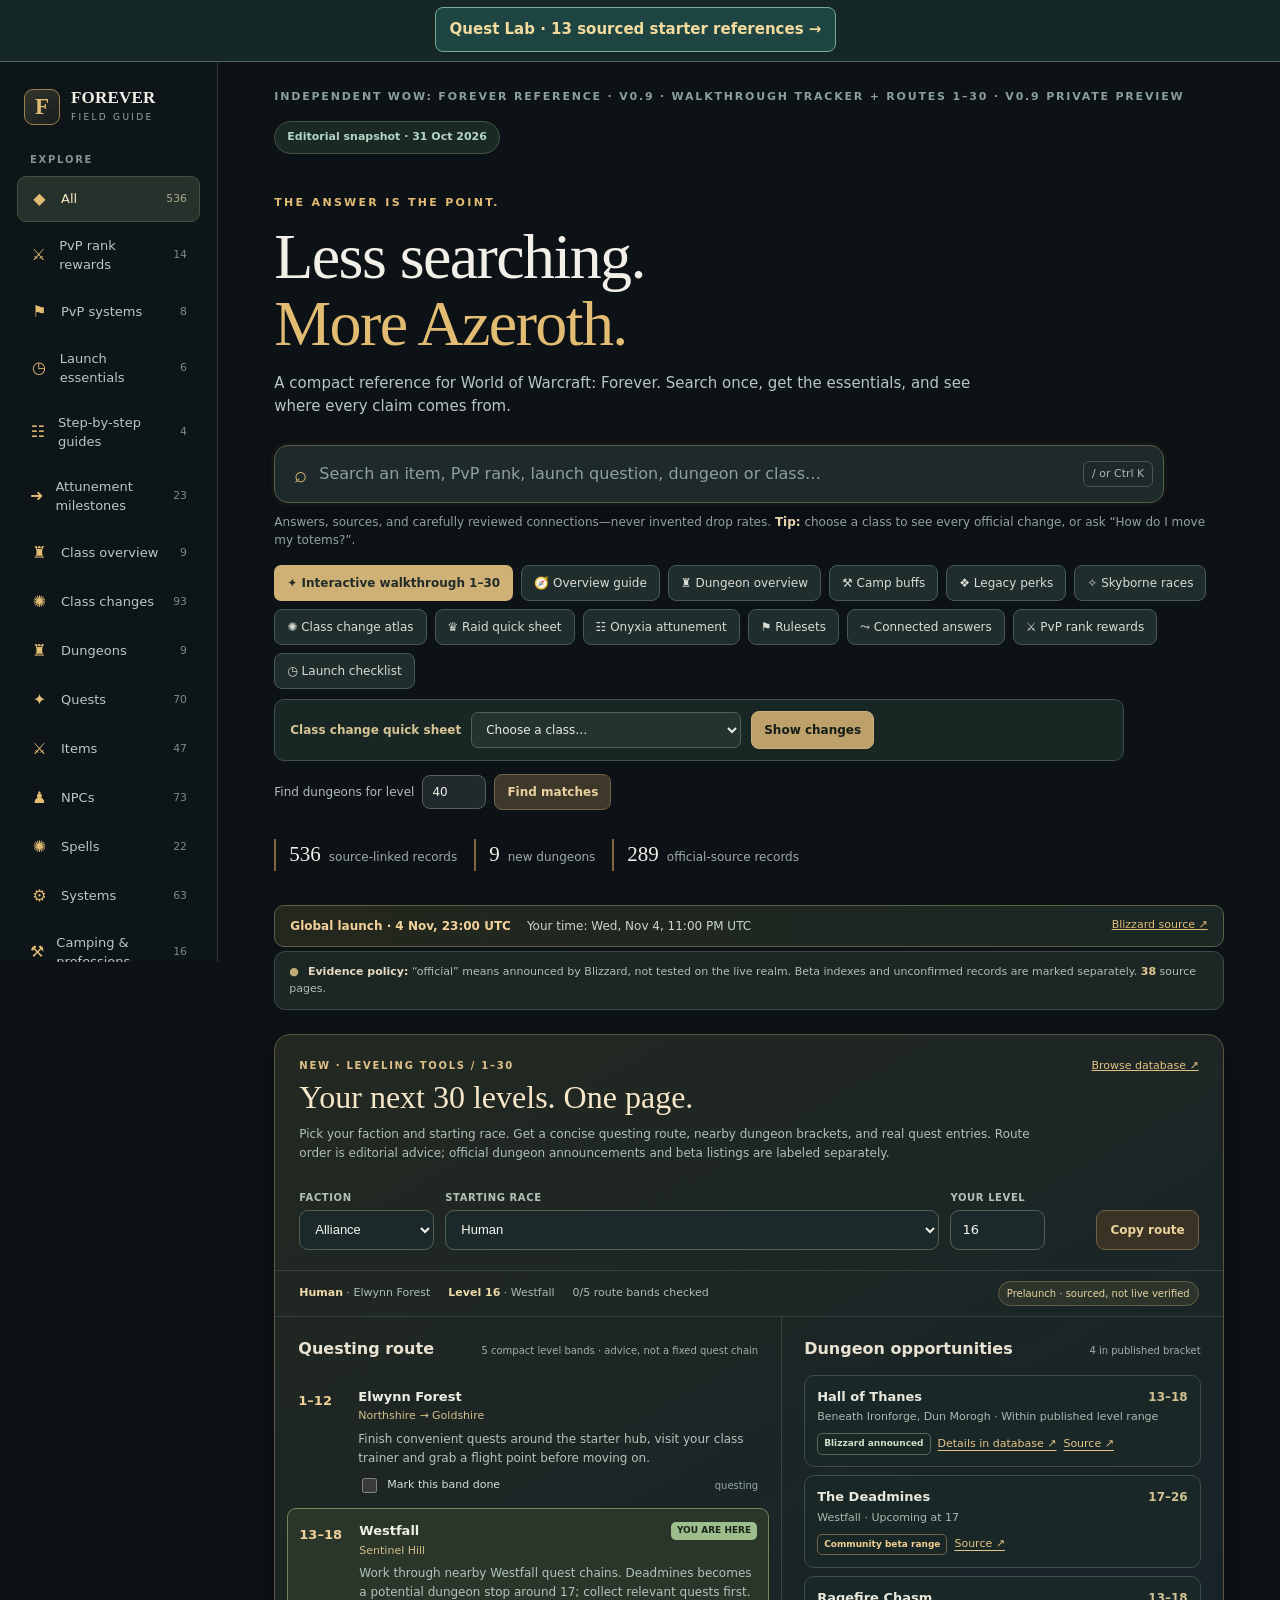
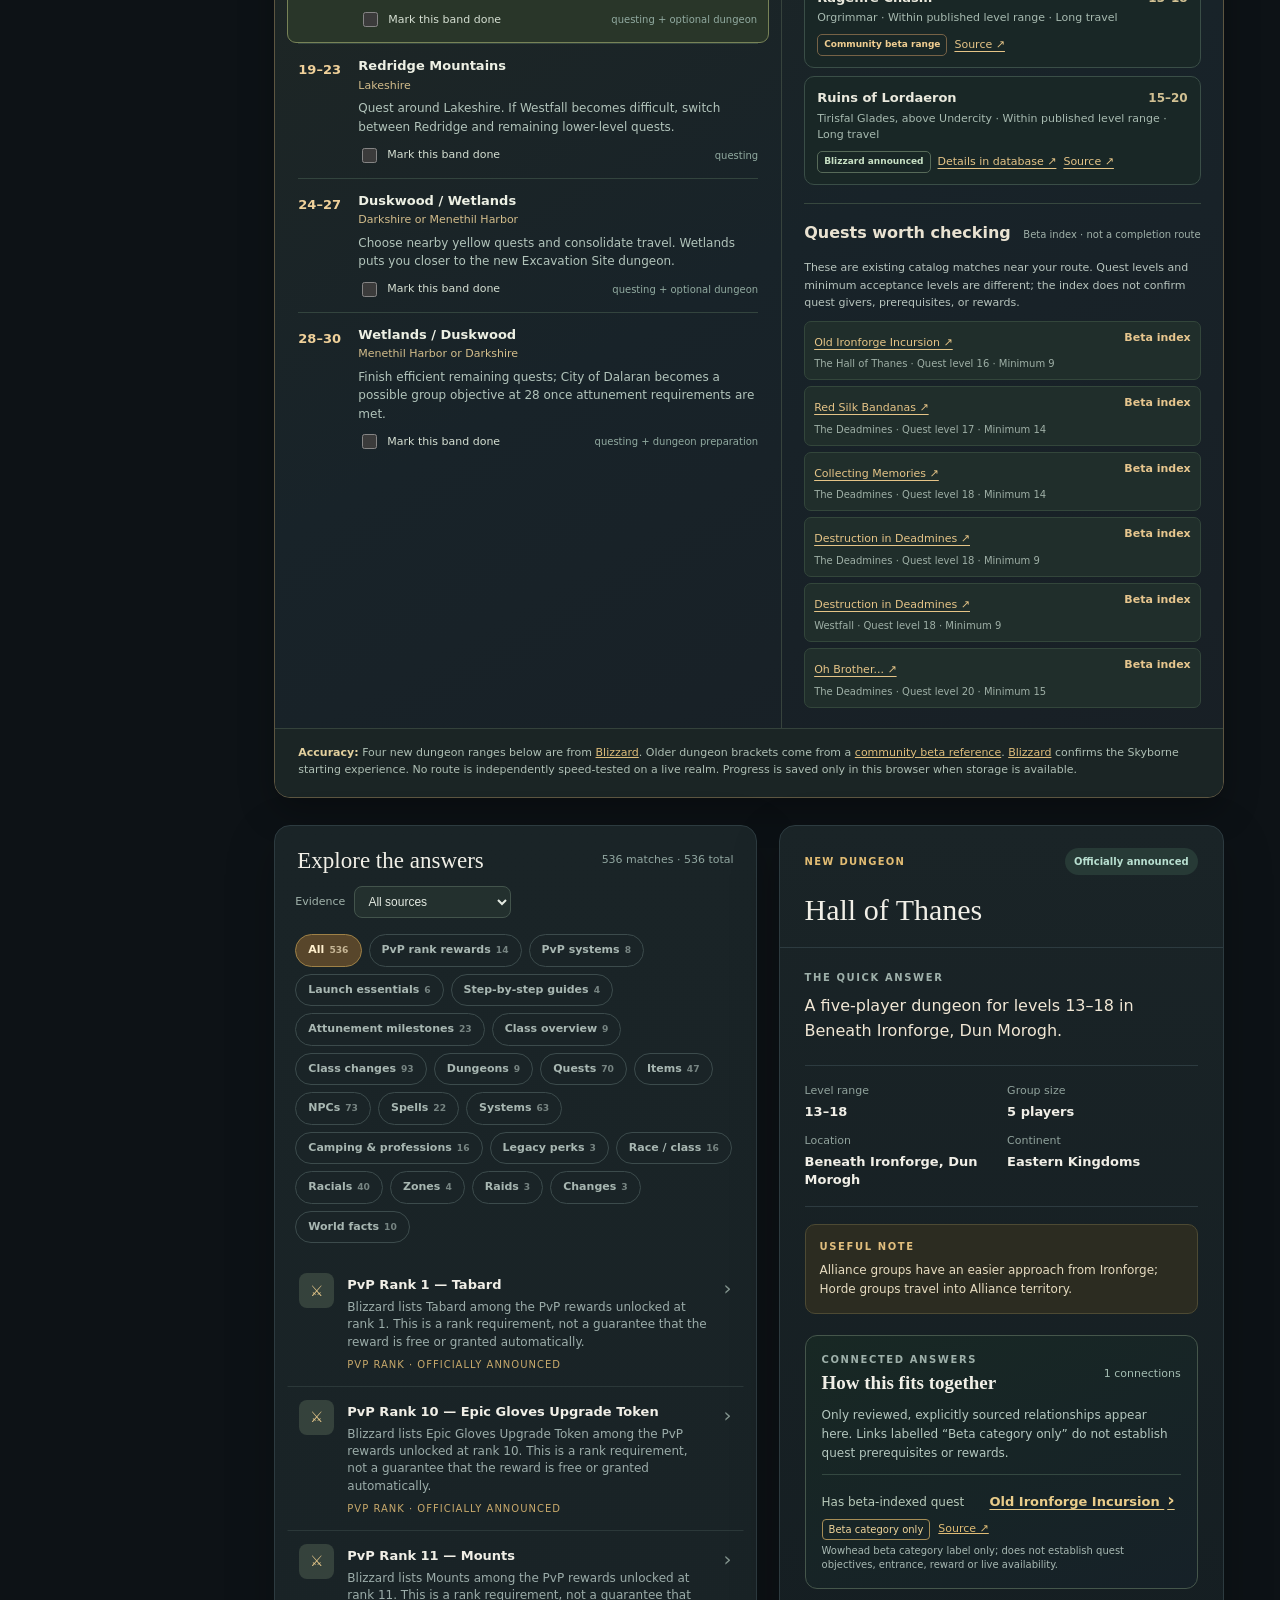
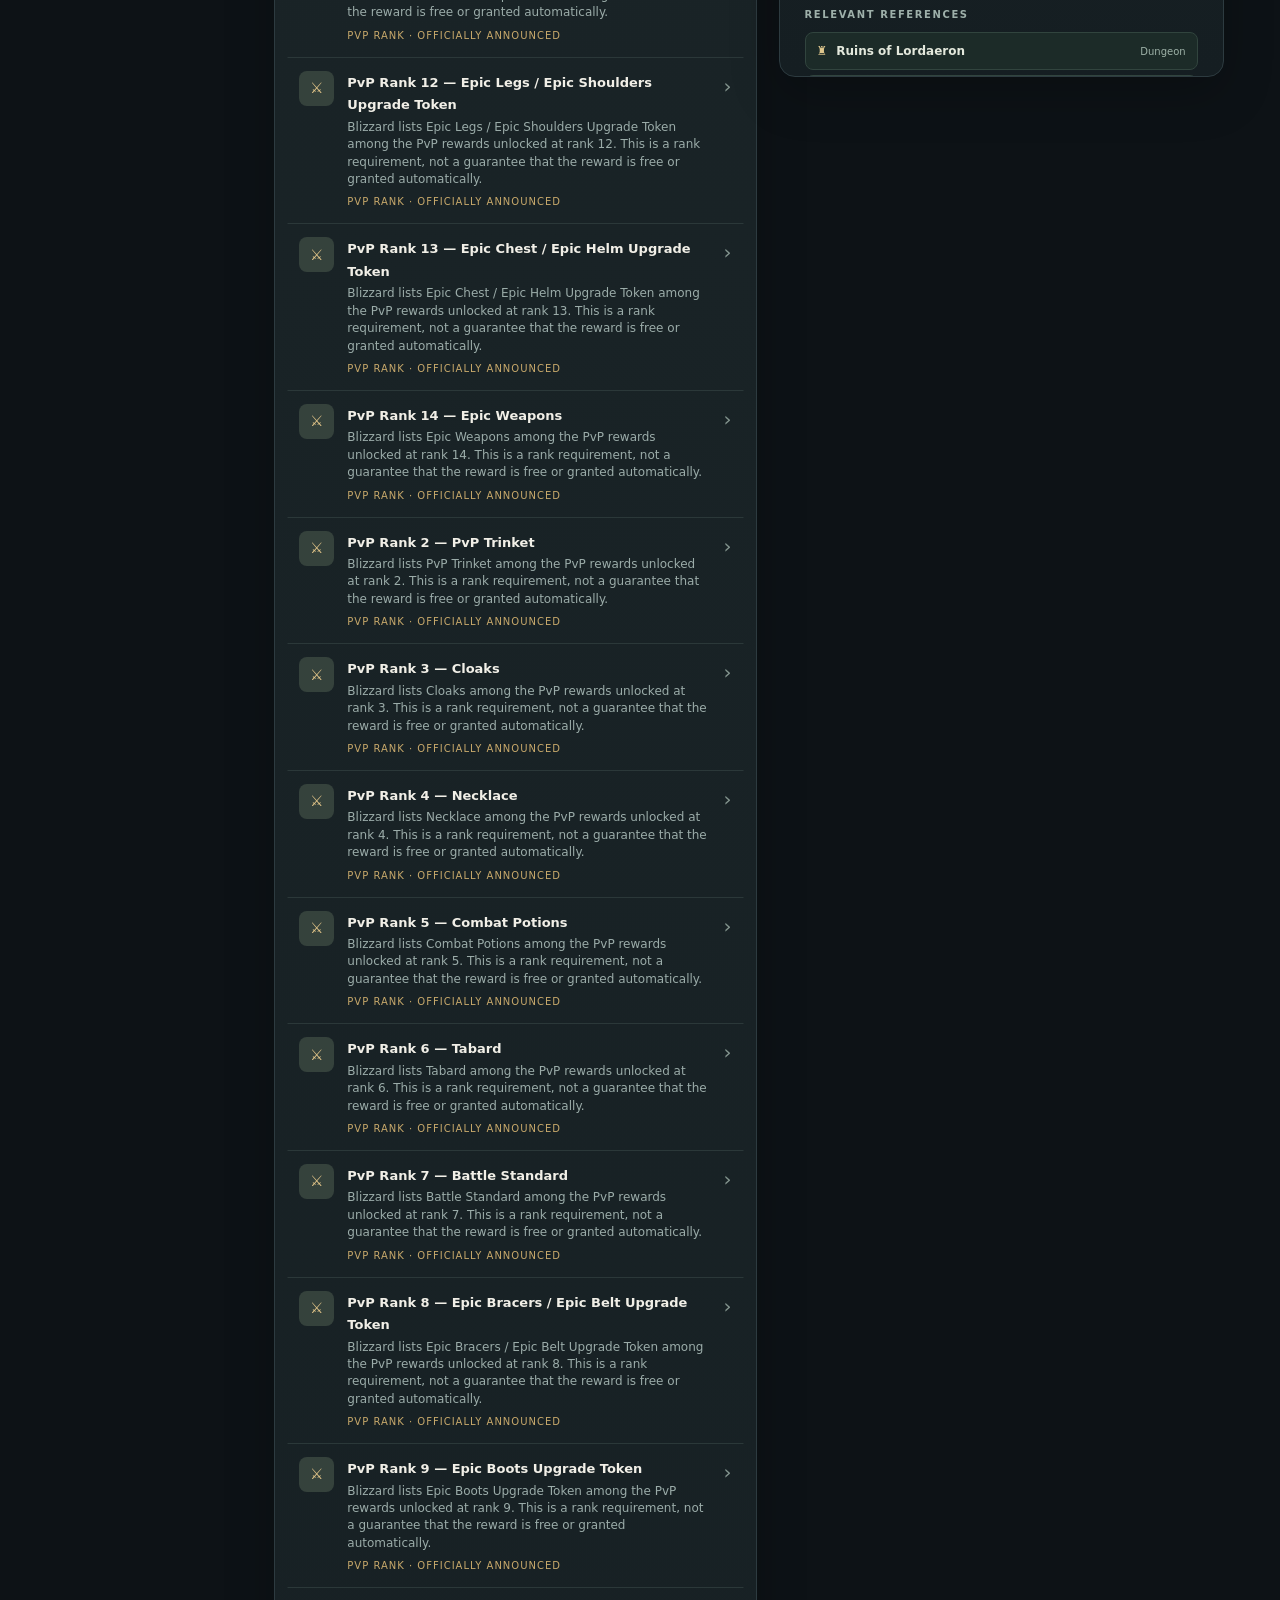
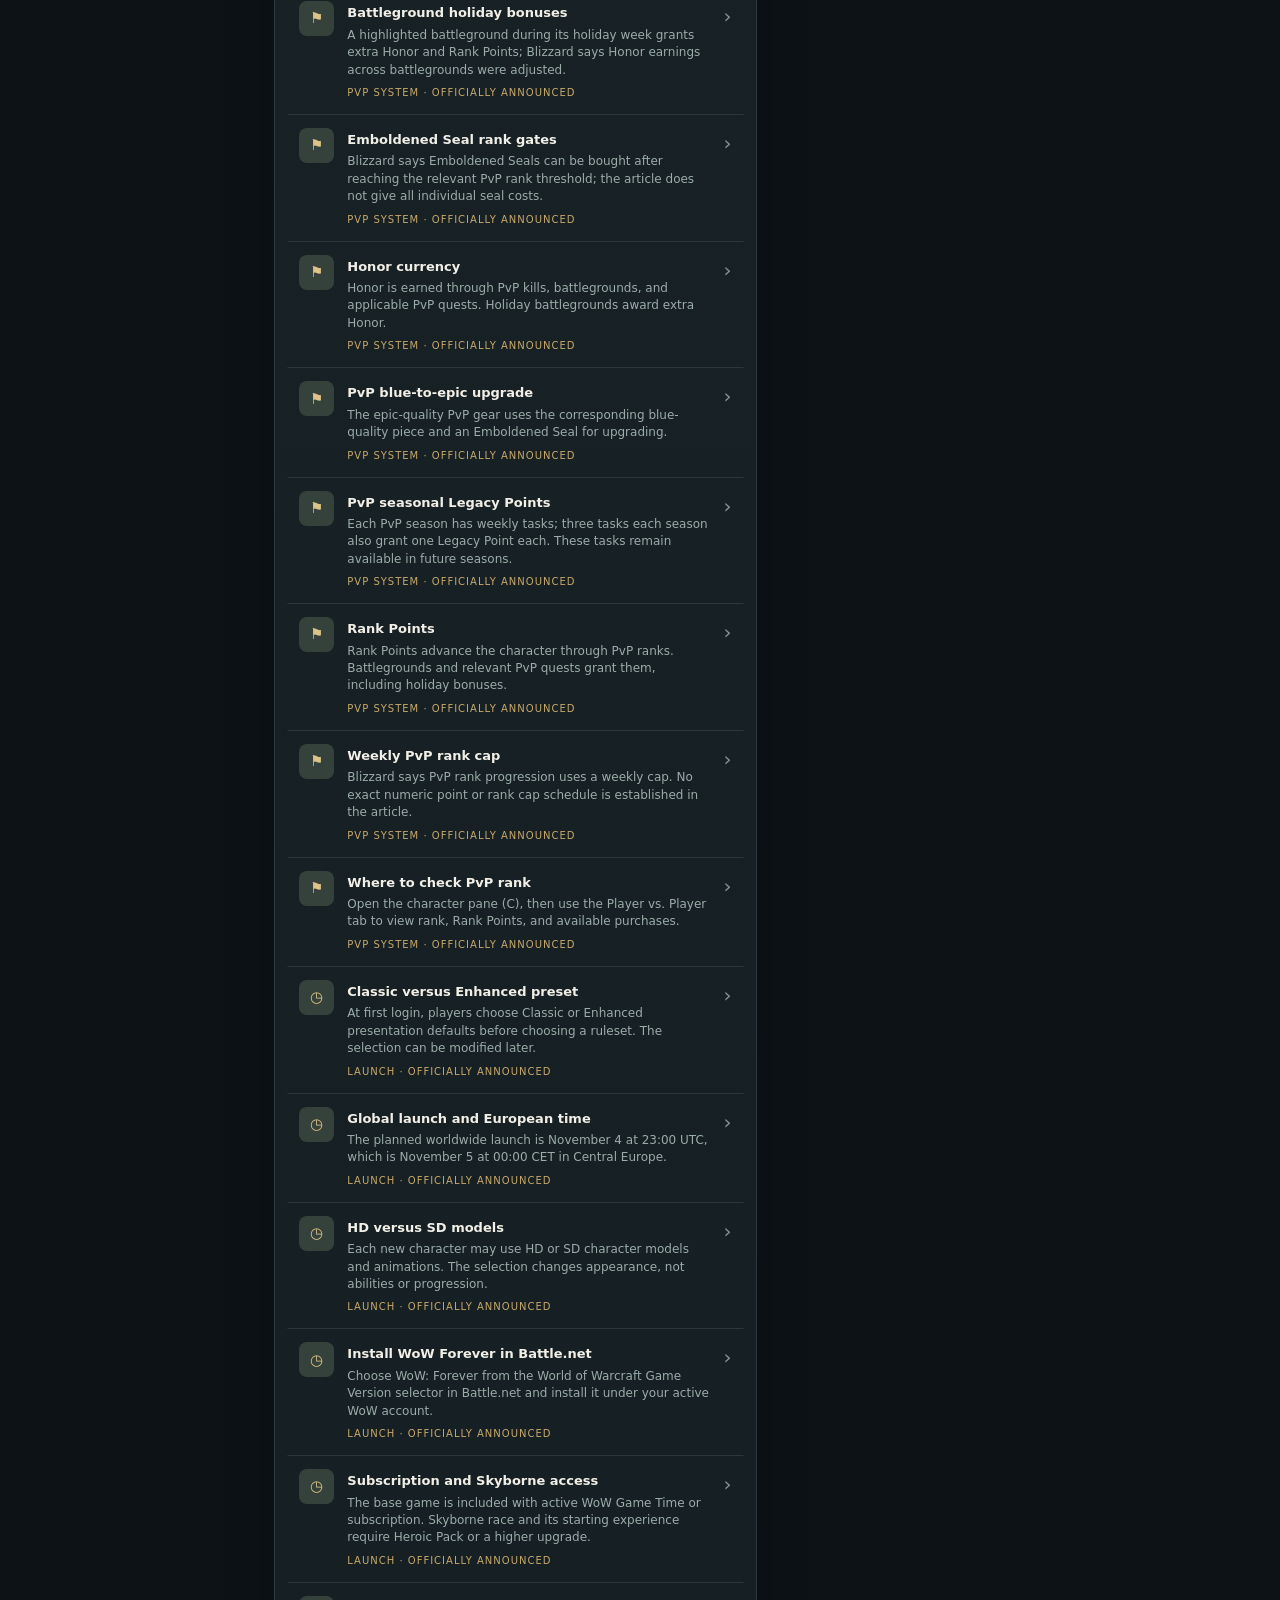
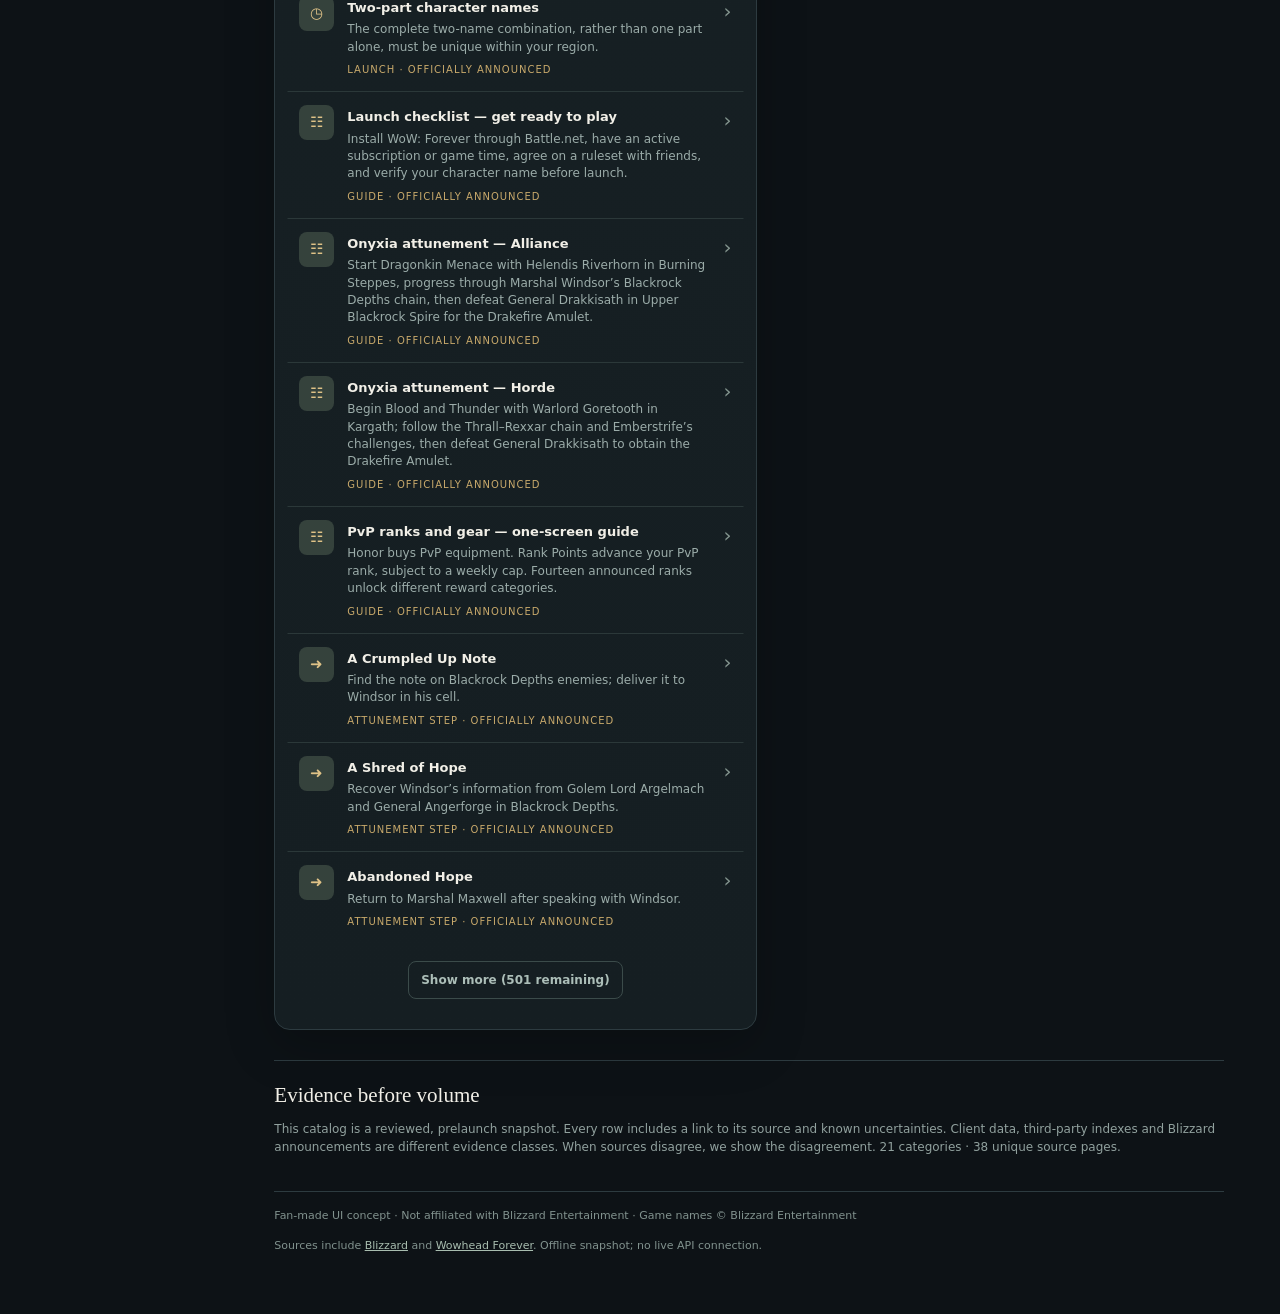
==== commit 4b0950de: "Add files via upload" ====
--- a/index.html
+++ b/index.html
@@ -117,7 +117,7 @@
 
 </style>
 </head>
-<body>
+<body><div style="text-align:center;background:#162826;border-bottom:1px solid #48685e"><a href="quest_lab.html" style="display:inline-flex;align-items:center;gap:7px;margin:7px 9px 9px 0;padding:10px 14px;border:1px solid #75aa9d;background:#1f4542;color:#f3db9e;border-radius:8px;text-decoration:none;font-weight:750">Quest Lab · 13 sourced starter references →</a></div>
 <div class="app">
 <aside class="sidebar" aria-label="Site sections">
   <div class="brand"><div class="brand-mark">F</div><div><div class="brand-title">FOREVER</div><div class="brand-sub">Field Guide</div></div></div>
@@ -127,7 +127,7 @@
 </aside>
 <main class="main">
   <div class="mobile-brand"><div class="brand-mark">F</div><div><div class="brand-title">FOREVER</div><div class="brand-sub">Field Guide</div></div></div>
-  <div class="topline"><div class="toptext">Independent WoW: Forever reference · V0.8.1 · Quest and dungeon routes 1–30</div><div class="small-pill">Editorial snapshot · 31 Oct 2026</div></div>
+  <div class="topline"><div class="toptext">Independent WoW: Forever reference · V0.9 · Walkthrough tracker + routes 1–30 · V0.9 private preview</div><div class="small-pill">Editorial snapshot · 31 Oct 2026</div></div>
   <div class="content">
     <section class="hero" aria-labelledby="mainHeading">
       <div class="eyebrow">The answer is the point.</div>
@@ -135,7 +135,7 @@
       <p class="lead">A compact reference for World of Warcraft: Forever. Search once, get the essentials, and see where every claim comes from.</p>
       <div class="searchbox"><span class="search-icon" aria-hidden="true">⌕</span><input id="search" aria-label="Search Forever information" autocomplete="off" placeholder="Search an item, PvP rank, launch question, dungeon or class…"><span class="shortcut">/ or Ctrl K</span></div>
       <div class="helper">Answers, sources, and carefully reviewed connections—never invented drop rates. <strong>Tip:</strong> choose a class to see every official change, or ask “How do I move my totems?”.</div>
-      <div class="quickrow" aria-label="Popular reference shortcuts"><button type="button" id="guideShortcut">🧭 Level 1–30 guide</button><button data-preset="dungeons">♜ Dungeon overview</button><button data-preset="camp">⚒ Camp buffs</button><button data-preset="legacy">❖ Legacy perks</button><button data-preset="skyborne">✧ Skyborne races</button><button data-preset="class">✺ Class change atlas</button><button data-preset="raids">♛ Raid quick sheet</button><button data-preset="attune">☷ Onyxia attunement</button><button data-preset="rulesets">⚑ Rulesets</button><button data-preset="connections">⤳ Connected answers</button><button data-preset="pvp">⚔ PvP rank rewards</button><button data-preset="launch">◷ Launch checklist</button></div>
+      <div class="quickrow" aria-label="Popular reference shortcuts"><a href="walkthrough.html" style="display:inline-flex;align-items:center;border-radius:7px;background:#cfb175;color:#222c28;text-decoration:none;font-size:12px;font-weight:800;padding:9px 13px;">✦ Interactive walkthrough 1–30</a><button type="button" id="guideShortcut">🧭 Overview guide</button><button data-preset="dungeons">♜ Dungeon overview</button><button data-preset="camp">⚒ Camp buffs</button><button data-preset="legacy">❖ Legacy perks</button><button data-preset="skyborne">✧ Skyborne races</button><button data-preset="class">✺ Class change atlas</button><button data-preset="raids">♛ Raid quick sheet</button><button data-preset="attune">☷ Onyxia attunement</button><button data-preset="rulesets">⚑ Rulesets</button><button data-preset="connections">⤳ Connected answers</button><button data-preset="pvp">⚔ PvP rank rewards</button><button data-preset="launch">◷ Launch checklist</button></div>
       <div class="classbar"><label for="classSelect">Class change quick sheet</label><select id="classSelect" aria-label="Choose class"><option value="">Choose a class…</option><option>Hunter</option><option>Druid</option><option>Priest</option><option>Warrior</option><option>Mage</option><option>Shaman</option><option>Rogue</option><option>Warlock</option><option>Paladin</option></select><button id="classButton">Show changes</button><button id="clearClass" class="filter-clear" hidden>Clear class ×</button></div>
       <div class="levelbar"><label for="levelInput">Find dungeons for level</label><input id="levelInput" aria-label="Character level" type="number" min="1" max="60" value="40"><button id="levelButton">Find matches</button><button id="activeQuery" class="filter-clear" hidden></button></div>
       <div class="stats"><div class="stat"><strong id="totalCount">0</strong><span>source-linked records</span></div><div class="stat"><strong id="dungeonCount">0</strong><span>new dungeons</span></div><div class="stat"><strong id="officialCount">0</strong><span>official-source records</span></div></div>
